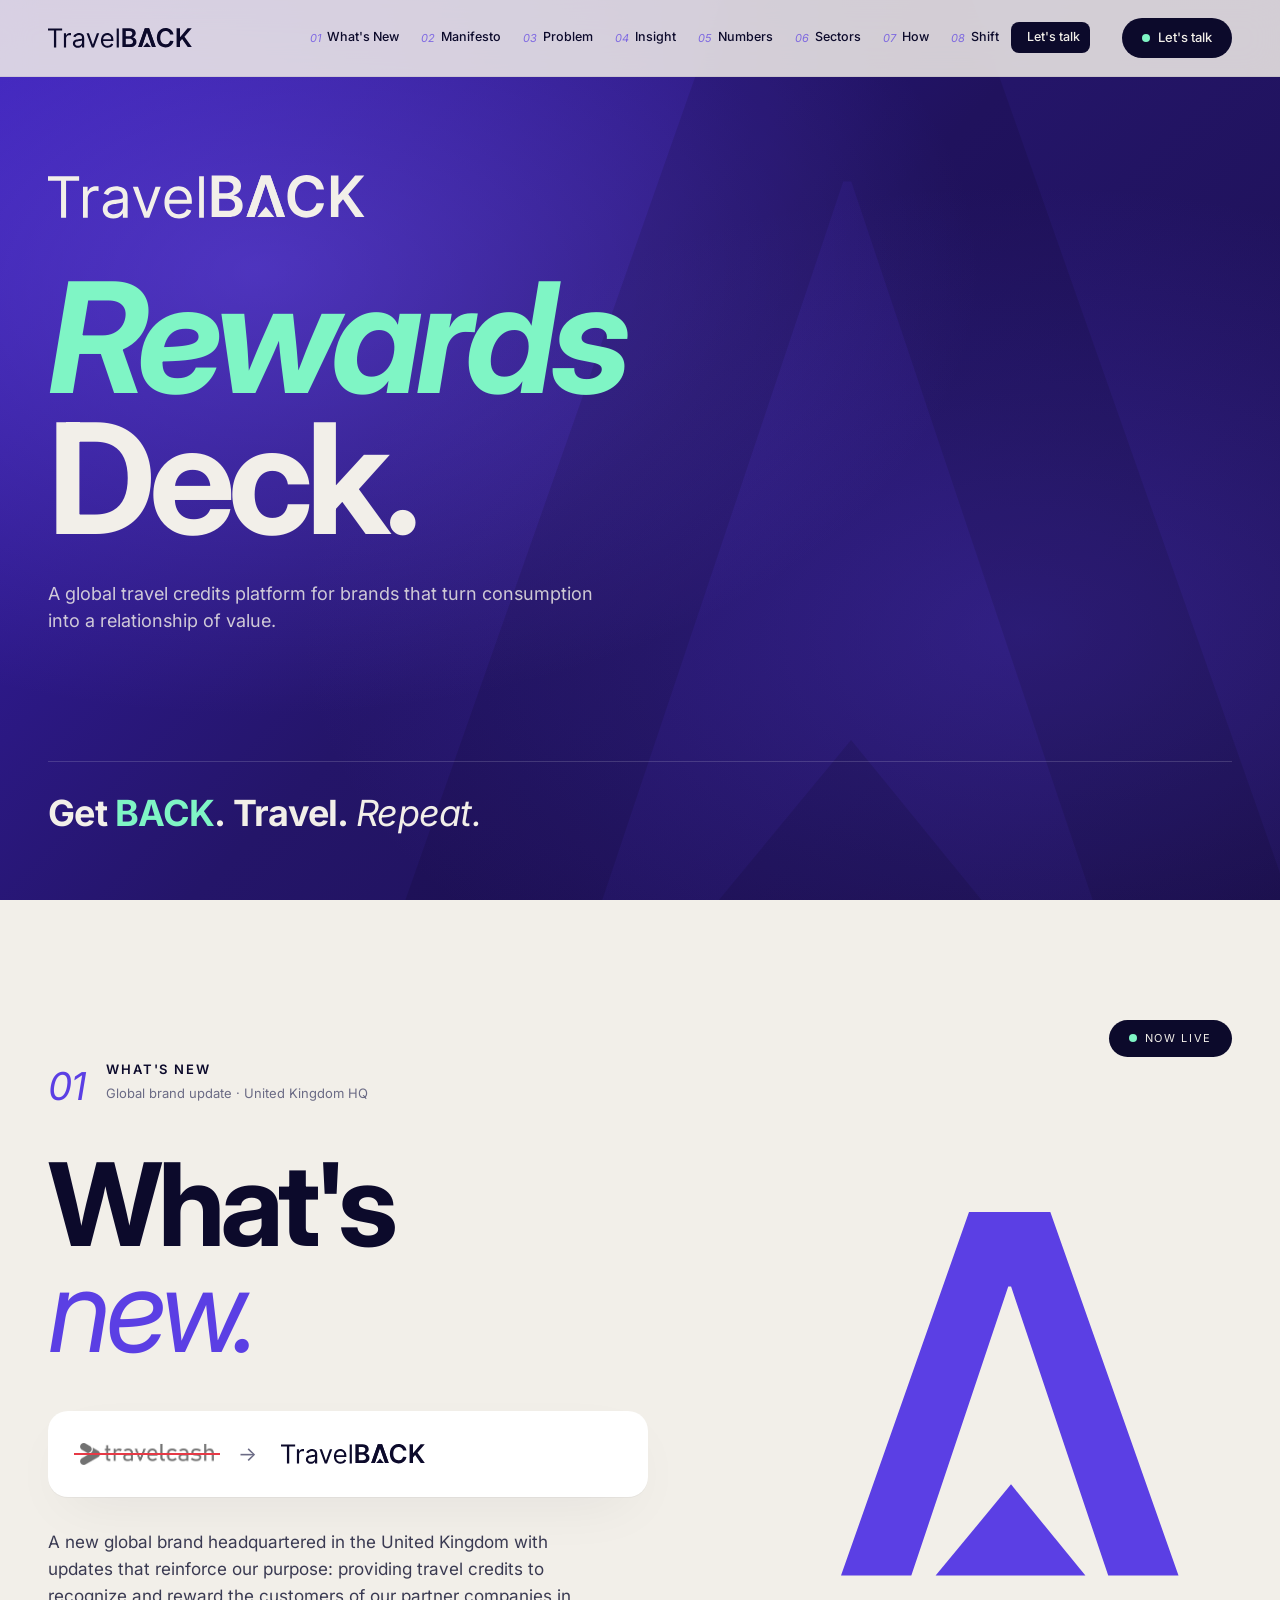
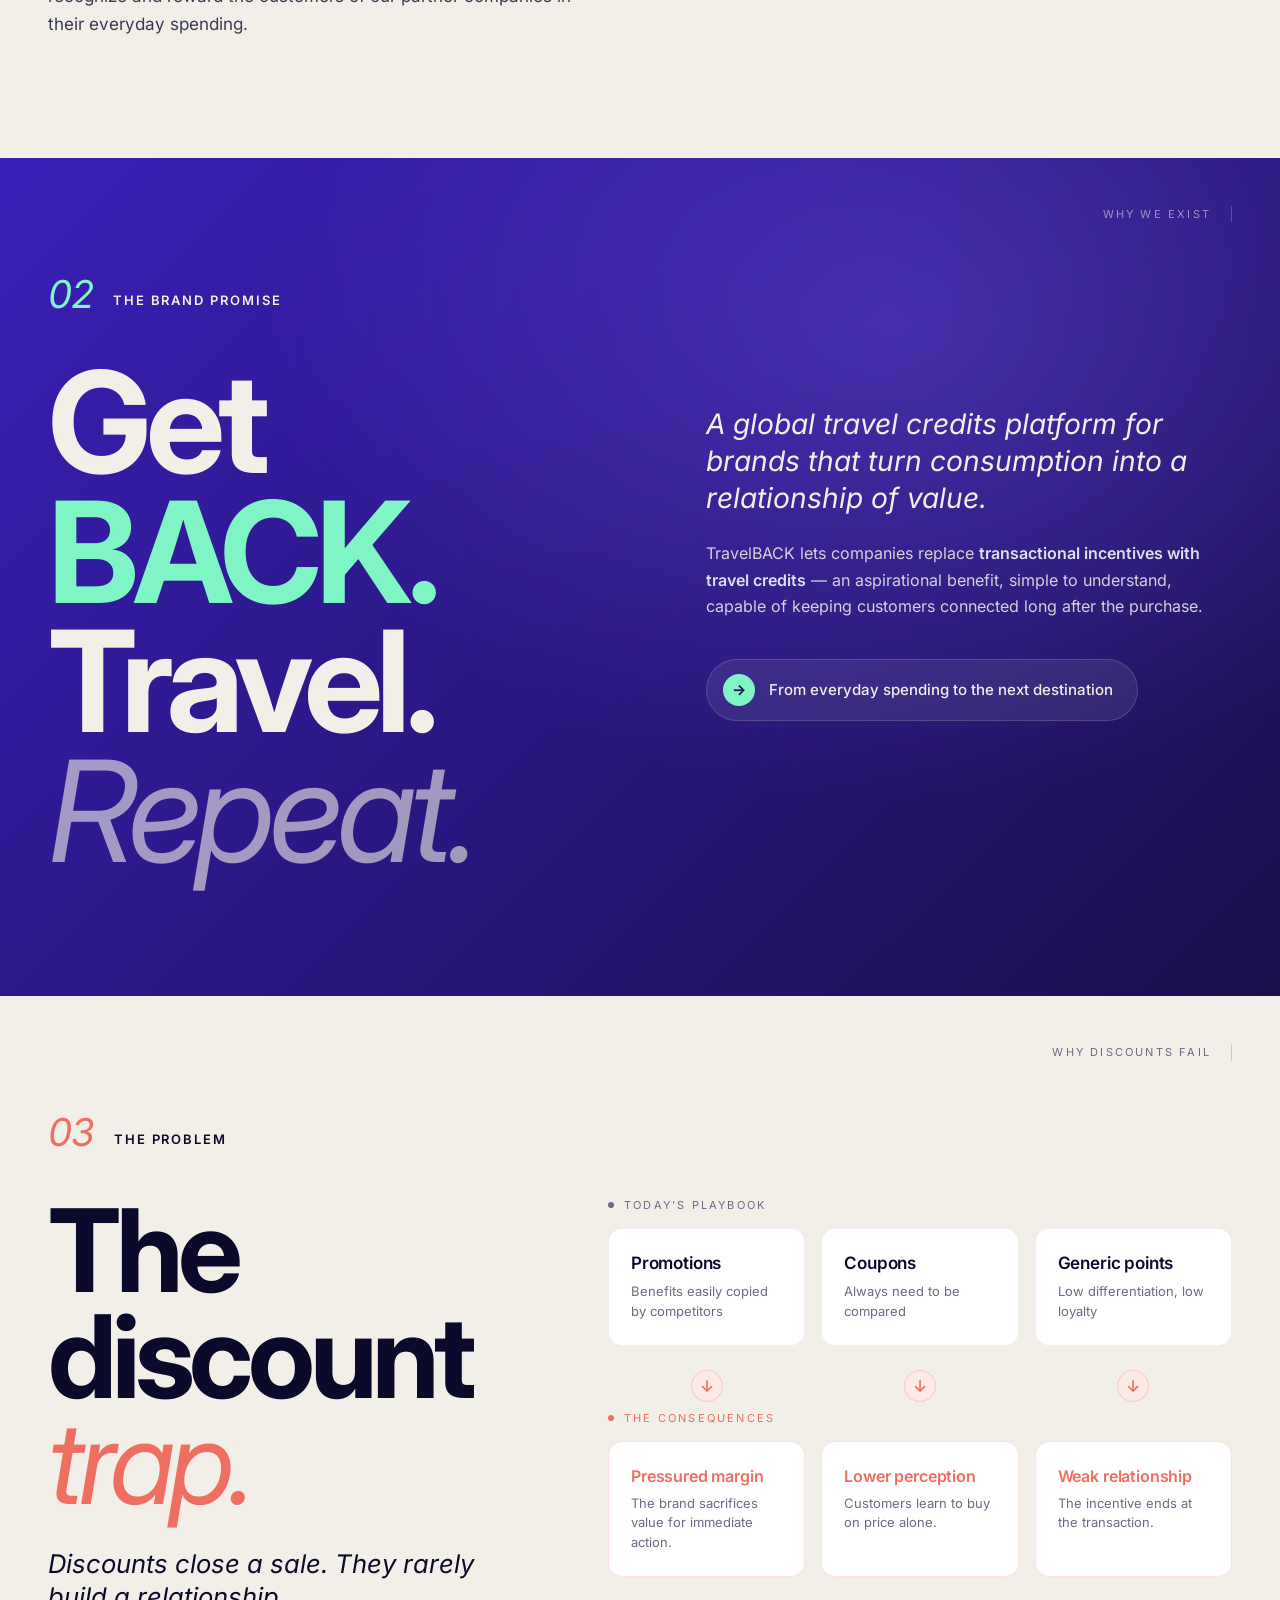
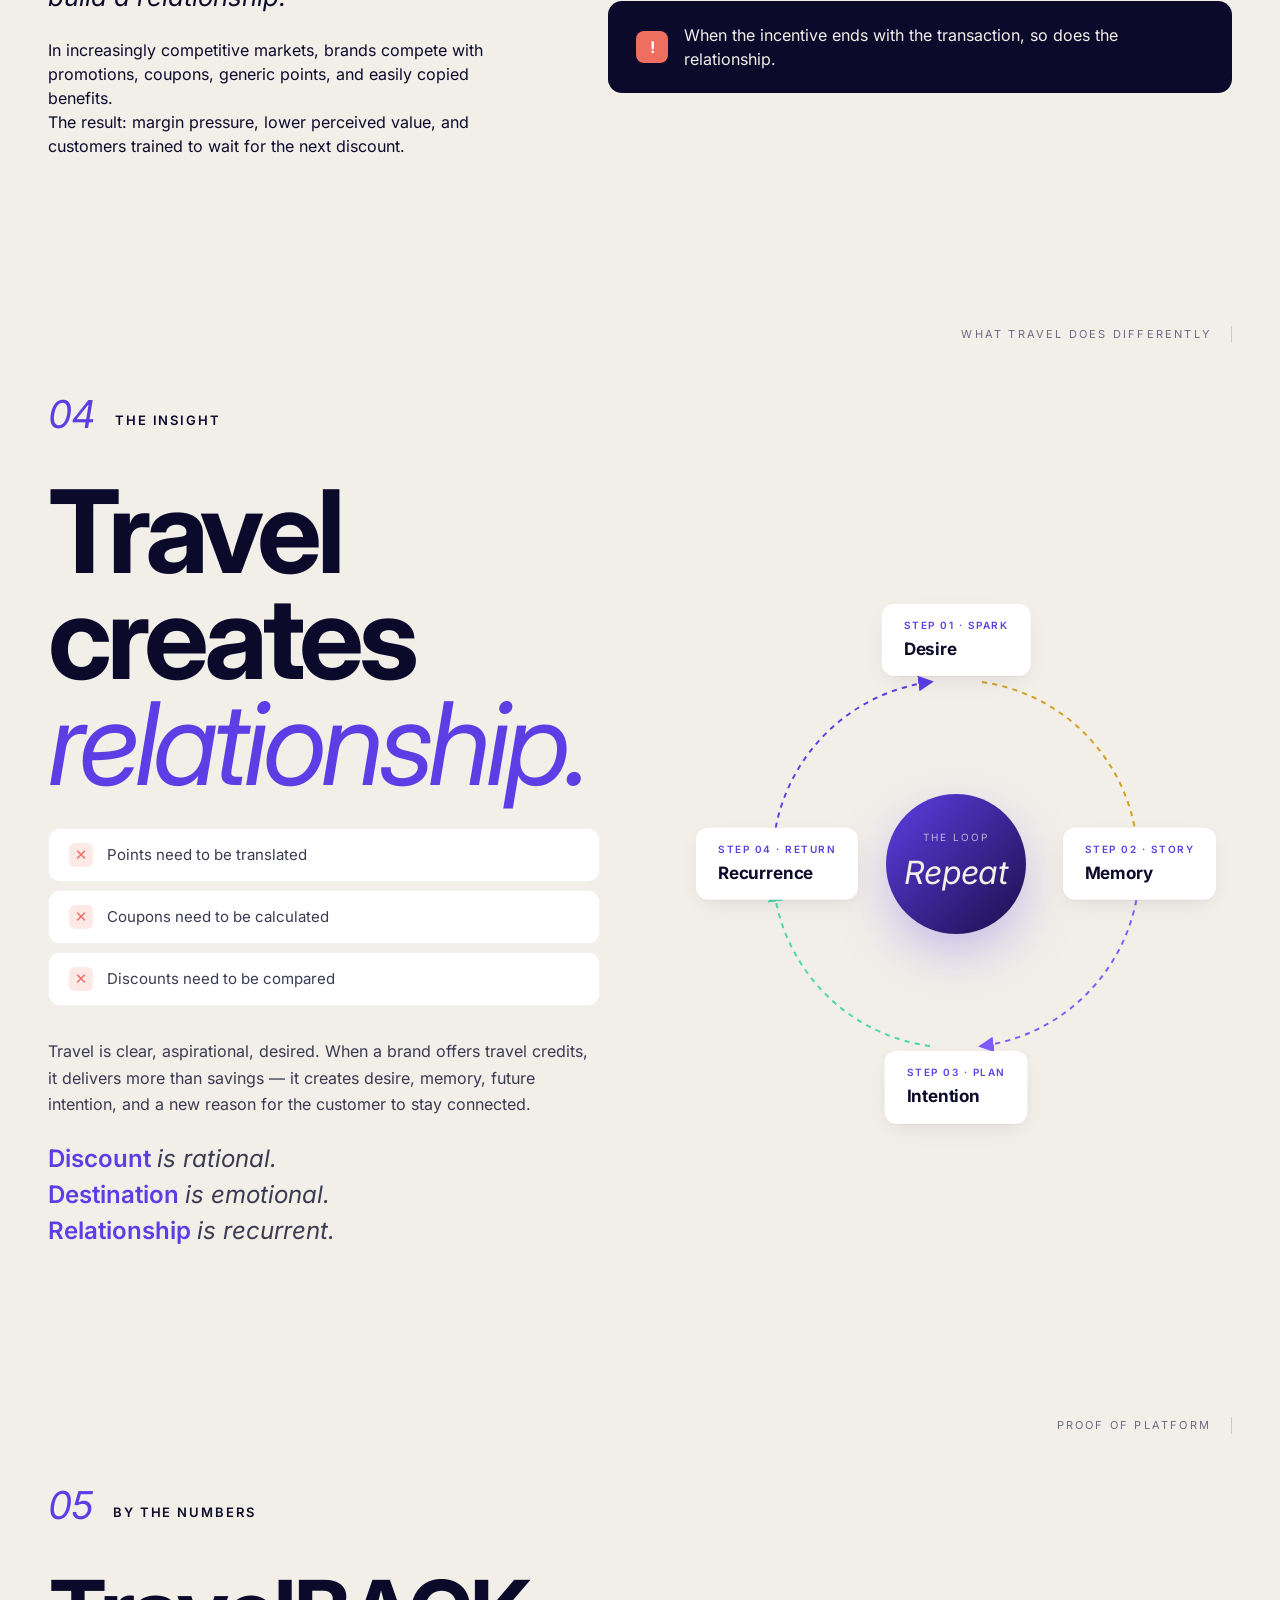
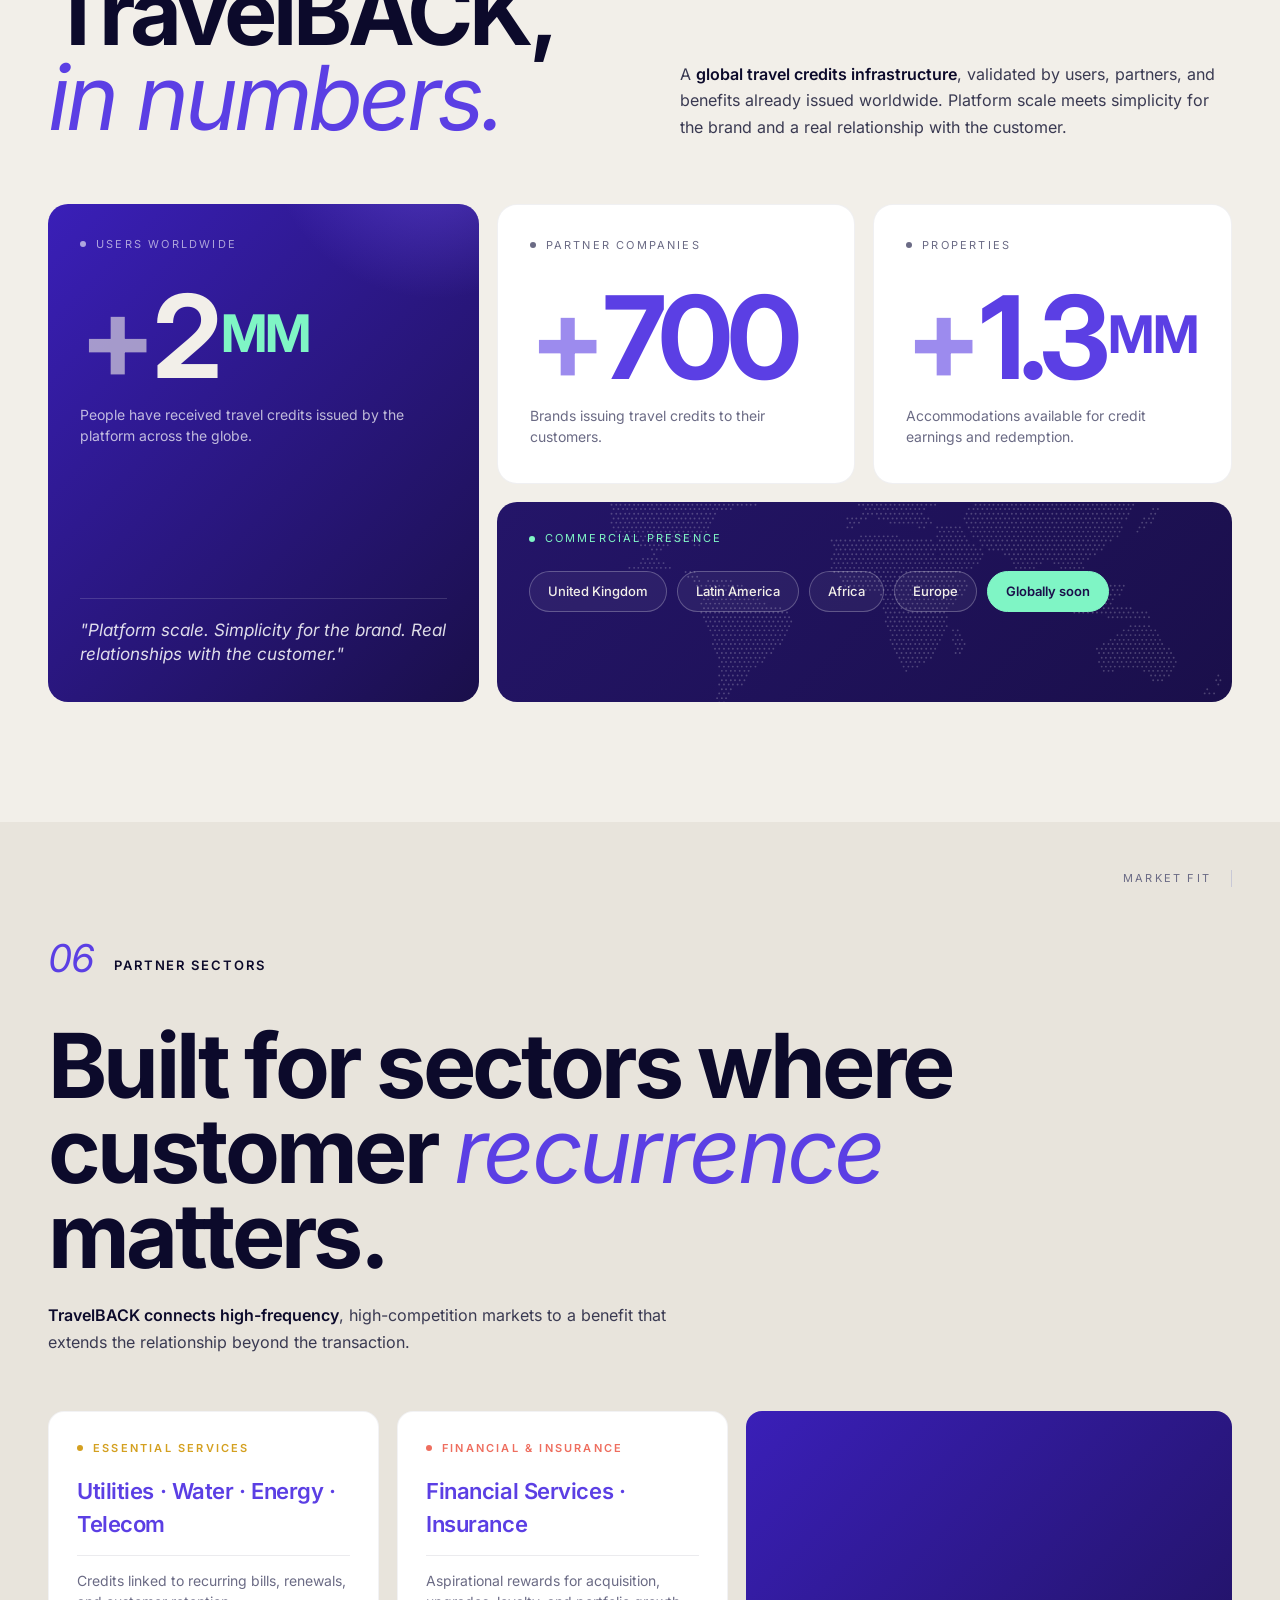
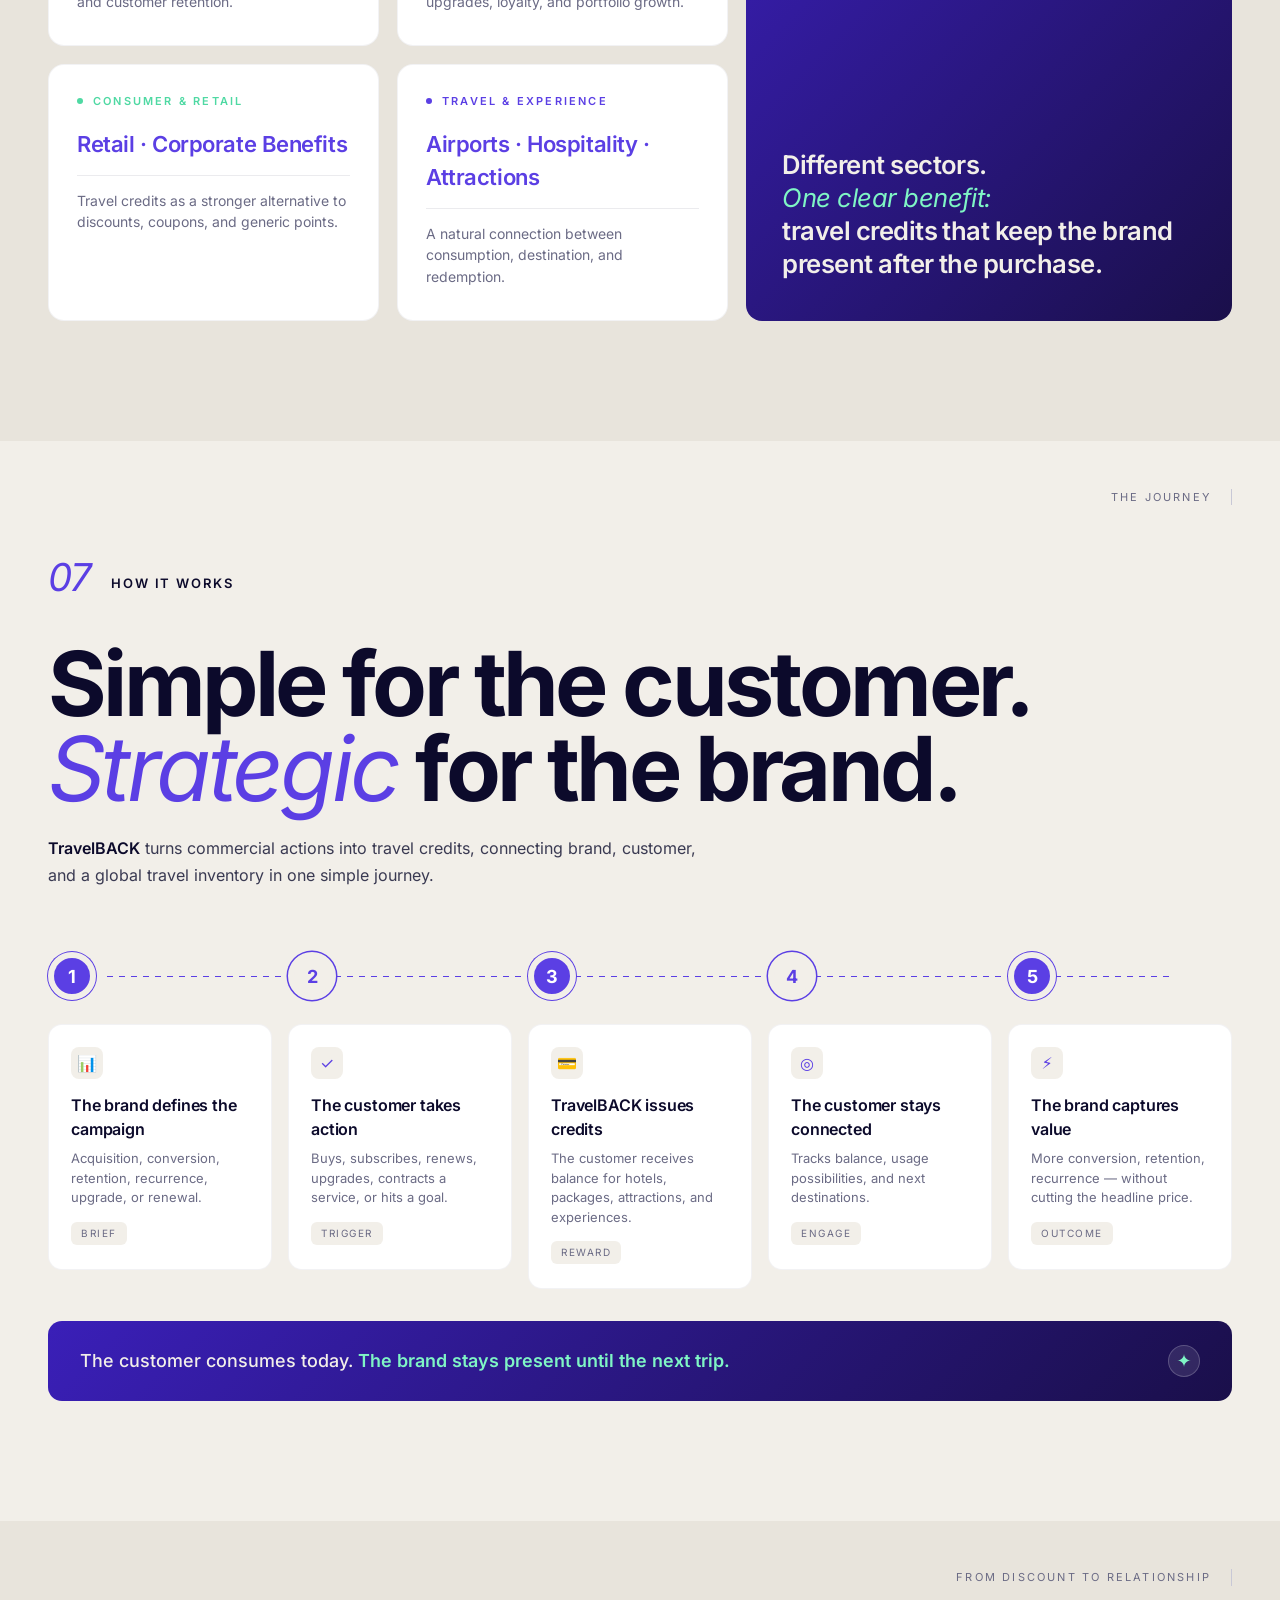
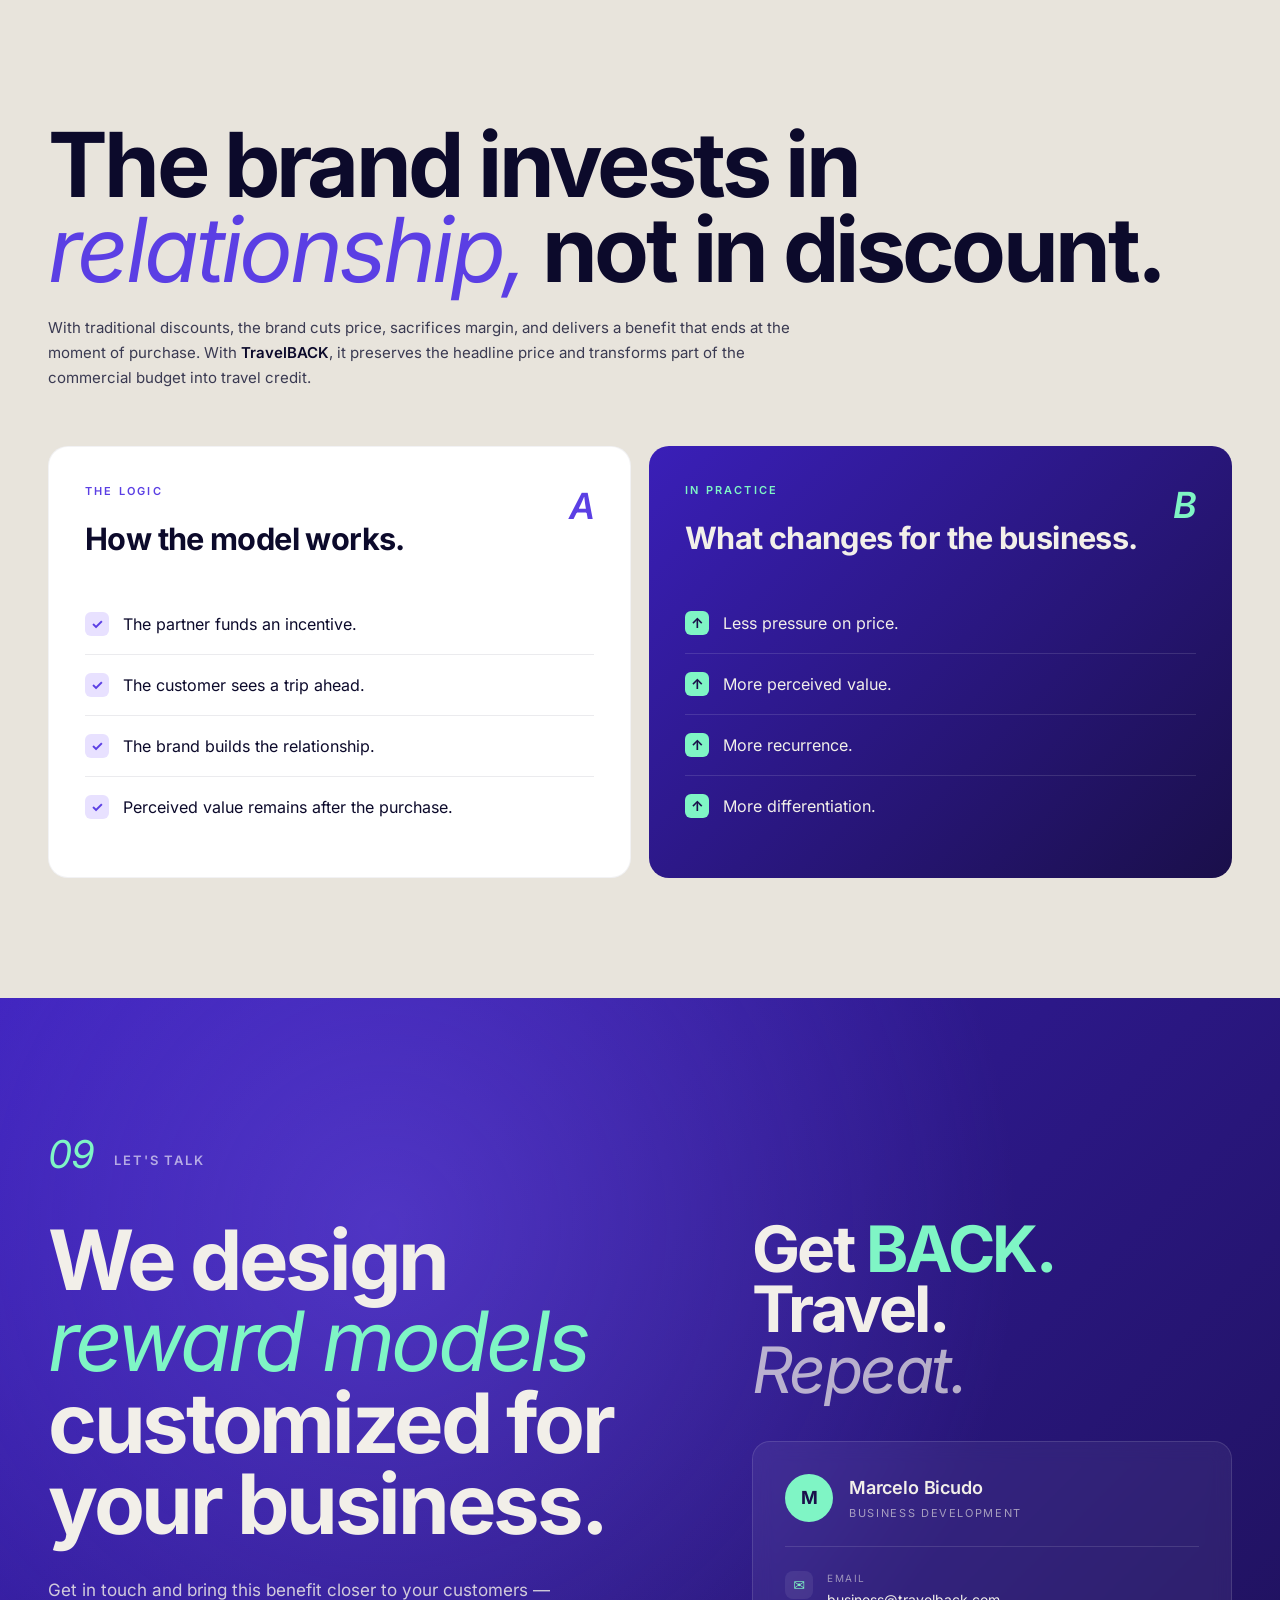
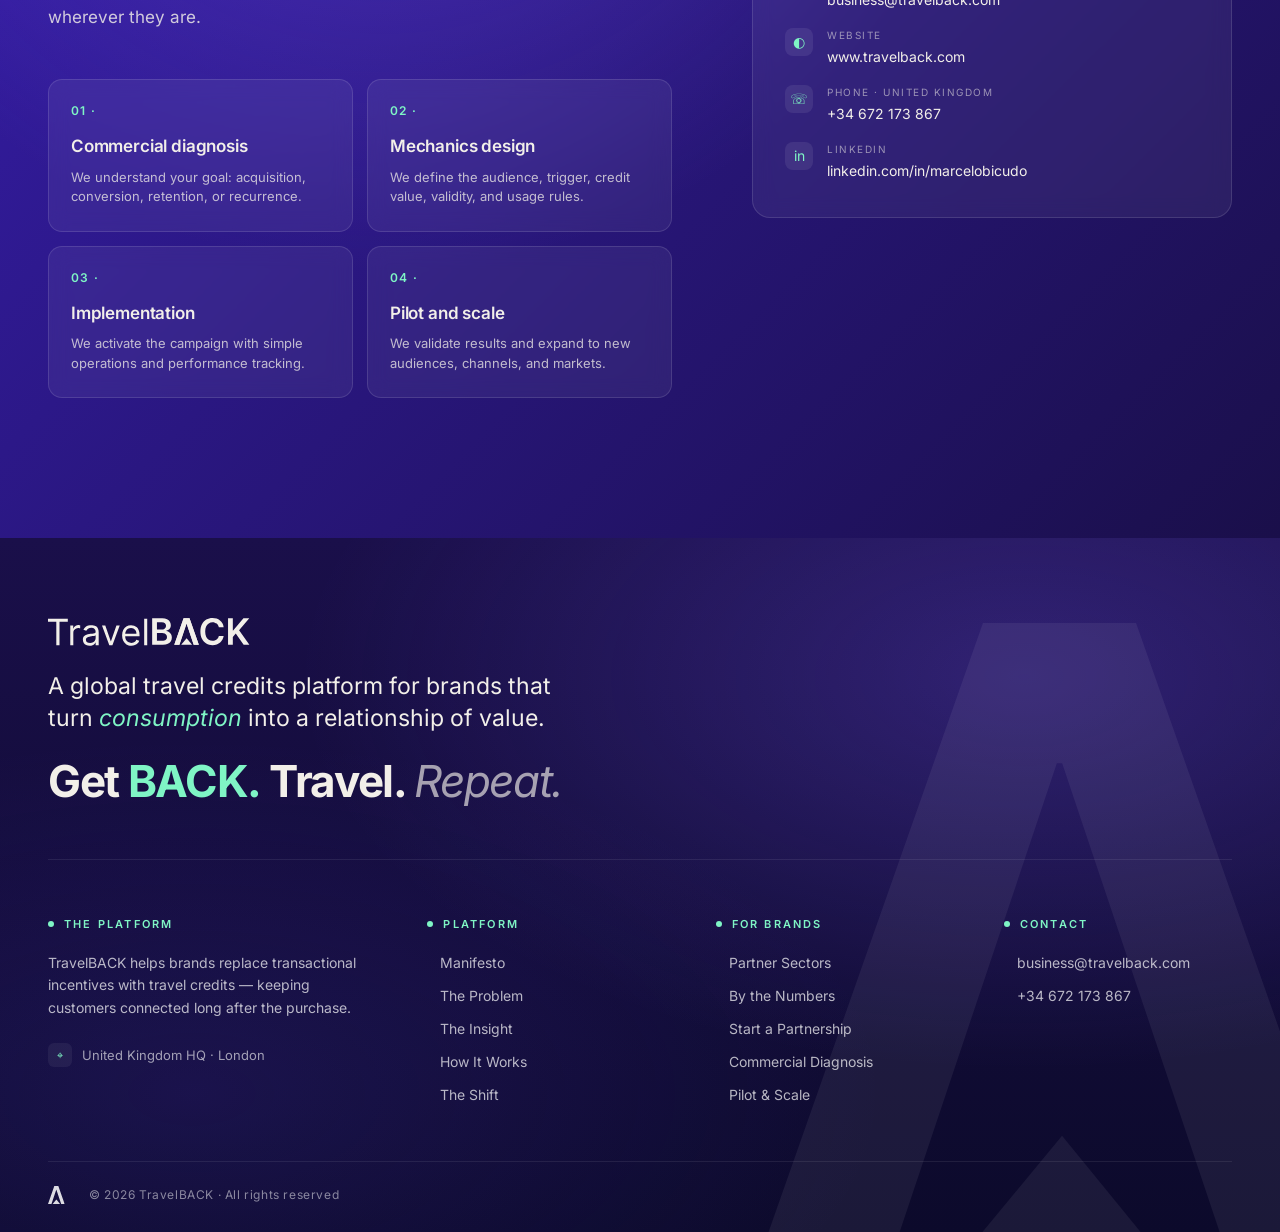
==== index.html @ 40288792 "first commit" ====
<!DOCTYPE html>
<html lang="pt-BR">
<head>
<meta charset="UTF-8">
<meta name="viewport" content="width=device-width, initial-scale=1.0, viewport-fit=cover">
<meta name="theme-color" content="#1a0f4a">
<title>TravelBACK — Get BACK. Travel. Repeat.</title>
<link rel="preconnect" href="https://fonts.googleapis.com">
<link rel="preconnect" href="https://fonts.gstatic.com" crossorigin>
<link href="https://fonts.googleapis.com/css2?family=Inter:ital,opsz,wght@0,14..32,300..800;1,14..32,300..800&display=swap" rel="stylesheet">
<style>
  :root{
    --violet-900:#1a0f4a;
    --violet-800:#241569;
    --violet-700:#3a1fb8;
    --violet-600:#5b3fe4;
    --violet-500:#7c5cff;
    --violet-100:#e8e1ff;
    --mint:#7ff5c5;
    --mint-dark:#4fd9a3;
    --cream:#f2efe9;
    --cream-dark:#e8e4dc;
    --ink:#0c0a2b;
    --coral:#ee6e5f;
    --coral-soft:#fde9e6;
    --gray-700:#3a3a52;
    --gray-500:#6b6b85;
    --gray-300:#c8c8d6;
    --max-width: 1280px;
  }
  *{margin:0;padding:0;box-sizing:border-box}
  html{scroll-behavior:smooth}
  body{
    font-family:'Inter', system-ui, -apple-system, sans-serif;
    background:var(--cream);
    color:var(--ink);
    line-height:1.5;
    overflow-x:hidden;
    font-variation-settings: "opsz" 14;
  }
  .italic-serif{font-family:'Inter', sans-serif; font-style:italic; font-weight:400}
  .italic{font-style:italic}

  /* ============ BRAND ASSETS (reusable SVGs) ============ */
  /* fill é aplicado no SVG (herda via use → shadow DOM) */
  .brand-logo{
    height:22px; width:auto; display:block;
    aspect-ratio:310/43;
    color:var(--ink);
    fill:currentColor;
    flex-shrink:0;
  }
  .brand-mark{
    width:auto; height:100%; display:block;
    aspect-ratio:82/88;
    color:var(--violet-600);
    fill:currentColor;
  }

  /* Section anchor offset (compensar nav fixa) */
  section[id], header[id]{scroll-margin-top:90px}

  /* ============ NAV ============ */
  nav{
    position:fixed; top:0; left:0; right:0; z-index:100;
    background:rgba(242,239,233,0.85);
    backdrop-filter: blur(16px);
    -webkit-backdrop-filter: blur(16px);
    border-bottom:1px solid rgba(12,10,43,0.06);
  }
  .nav-inner{
    padding:18px 48px;
    display:flex; align-items:center; justify-content:space-between;
    gap:32px;
  }
  .nav-logo{
    display:flex; align-items:center; text-decoration:none;
    margin-right:auto;
    flex-shrink:0;
  }
  .nav-logo .brand-logo{height:20px; color:var(--ink)}

  .nav-links{display:flex; gap:2px; font-size:12.5px; font-weight:500}
  .nav-links a{
    color:var(--ink); text-decoration:none;
    padding:6px 10px; border-radius:8px;
    display:inline-flex; align-items:center; gap:6px;
    transition:background .2s, color .2s;
  }
  .nav-links a .nn{
    font-family:'Inter', sans-serif; font-style:italic;
    color:var(--violet-600); font-size:11px; font-weight:400;
    opacity:0.7;
  }
  .nav-links a:hover{background:rgba(91,63,228,0.08); color:var(--violet-700)}
  .nav-links a.active{background:var(--ink); color:var(--cream)}
  .nav-links a.active .nn{color:var(--mint); opacity:1}

  .nav-cta{
    background:var(--ink); color:var(--cream);
    padding:10px 20px; border-radius:100px; text-decoration:none;
    font-size:13px; font-weight:500;
    display:inline-flex; align-items:center; gap:8px;
    white-space:nowrap;
    transition:transform .2s, background .2s;
  }
  .nav-cta:hover{transform:translateY(-1px); background:var(--violet-600)}
  .nav-cta .dot{width:8px; height:8px; border-radius:50%; background:var(--mint); display:inline-block}

  .nav-mobile-cta{display:none}

  /* ============ BACK TO TOP ============ */
  .back-to-top{
    position:fixed; bottom:24px; right:24px; z-index:90;
    width:48px; height:48px; border-radius:50%;
    background:var(--ink); color:var(--cream);
    display:flex; align-items:center; justify-content:center;
    text-decoration:none; font-size:18px;
    opacity:0; transform:translateY(10px); pointer-events:none;
    transition:opacity .3s, transform .3s, background .2s;
    border:none; cursor:pointer;
    box-shadow:0 10px 30px -10px rgba(12,10,43,0.4);
  }
  .back-to-top.show{opacity:1; transform:none; pointer-events:auto}
  .back-to-top:hover{background:var(--violet-600); transform:translateY(-2px)}

  /* ============ HERO ============ */
  .hero{
    min-height:100vh;
    background:
      radial-gradient(ellipse at 20% 30%, rgba(124,92,255,0.4) 0%, transparent 50%),
      radial-gradient(ellipse at 80% 70%, rgba(91,63,228,0.3) 0%, transparent 50%),
      linear-gradient(135deg, var(--violet-700) 0%, var(--violet-800) 50%, var(--violet-900) 100%);
    color:var(--cream);
    position:relative;
    overflow:hidden;
  }
  .hero-inner{
    max-width:var(--max-width);
    margin:0 auto;
    padding:140px 48px 60px;
    min-height:100vh;
    display:flex; flex-direction:column; justify-content:space-between;
    position:relative; z-index:1;
  }
  /* Background watermark grafismo (the "A") */
  .hero-watermark{
    position:absolute; top:0; right:-4%; bottom:-8%;
    width:75%; max-width:1100px;
    display:flex; align-items:center; justify-content:flex-end;
    pointer-events:none;
    opacity:0.10;
    z-index:0;
  }
  .hero-watermark svg{
    width:100%; height:auto;
    color:#ffffff;
  }

  .hero-top{
    display:flex; justify-content:space-between; align-items:center;
    font-size:11px; letter-spacing:0.2em; text-transform:uppercase;
    opacity:0.7;
    flex-wrap:wrap; gap:16px;
  }
  .hero-meta{display:flex; gap:24px; align-items:center}
  .hero-meta span{display:flex; align-items:center; gap:12px}
  .hero-meta span::after{content:'—'; opacity:0.5}
  .hero-meta span:last-child::after{display:none}
  .badge{
    padding:8px 16px; border:1px solid rgba(255,255,255,0.25); border-radius:100px;
    display:inline-flex; align-items:center; gap:8px;
    font-size:11px; letter-spacing:0.15em;
  }
  .badge .dot{width:6px; height:6px; border-radius:50%; background:var(--mint)}

  .hero-content{max-width:1000px}
  .hero-eyebrow{
    font-size:11px; letter-spacing:0.25em; text-transform:uppercase;
    opacity:0; margin-bottom:32px;
    display:flex; align-items:center; gap:16px;
  }
  .hero-eyebrow::before{content:''; width:48px; height:1px; background:currentColor}

  .hero-wordmark{margin-bottom:48px}
  .hero-wordmark .brand-logo{
    height:clamp(28px, 4vw, 44px);
    color:var(--cream);
  }

  h1.hero-title{
    font-size:clamp(64px, 12vw, 180px);
    line-height:0.92;
    font-weight:700;
    letter-spacing:-0.045em;
    margin-bottom:32px;
    font-variation-settings: "opsz" 96;
  }
  .hero-title .mint{color:var(--mint)}
  .hero-title .deck{display:block}

  .hero-sub{
    font-size:clamp(16px, 1.4vw, 20px);
    max-width:560px;
    opacity:0.82;
    line-height:1.5;
    margin-bottom:64px;
  }

  .hero-bottom-row{
    display:flex; align-items:flex-end; gap:48px;
    flex-wrap:wrap;
  }
  .year-block{
    font-size:clamp(56px, 7vw, 96px);
    font-weight:700; line-height:0.85; letter-spacing:-0.04em;
  }
  .year-meta{font-size:12px; letter-spacing:0.2em; opacity:0.6; margin-bottom:12px; text-transform:uppercase}
  .year-desc{font-size:14px; opacity:0.75; max-width:360px; line-height:1.5; flex:1; min-width:280px; padding-bottom:6px}

  .tagline-strip{
    border-top:1px solid rgba(255,255,255,0.15);
    margin-top:60px; padding-top:24px;
    display:flex; justify-content:space-between; align-items:center;
    font-size:clamp(24px, 3vw, 36px);
    font-weight:700; letter-spacing:-0.02em;
    flex-wrap:wrap; gap:16px;
  }
  .tagline-strip .coords{font-size:11px; letter-spacing:0.15em; opacity:0.5; font-weight:400; text-align:right}
  .tagline-strip .mint{color:var(--mint)}

  /* ============ SECTION GENERAL ============ */
  section{padding:120px 48px; position:relative}
  .container{max-width:var(--max-width); margin:0 auto}
  .section-eyebrow{
    display:flex; align-items:flex-end; gap:20px;
    margin-bottom:48px; font-size:13px; letter-spacing:0.15em; text-transform:uppercase;
  }
  .section-num{
    font-size:clamp(28px, 3vw, 42px); font-weight:400;
    color:var(--violet-600); letter-spacing:-0.03em;
    font-family:'Inter', sans-serif; font-style:italic;
    line-height:0.85;
  }
  .section-label{color:var(--ink); font-weight:600}

  h2.section-title{
    font-size:clamp(64px, 9vw, 140px);
    line-height:0.92;
    font-weight:700;
    letter-spacing:-0.045em;
    margin-bottom:32px;
    font-variation-settings: "opsz" 96;
  }
  h2.section-title .accent{color:var(--violet-600)}
  h2.section-title .coral{color:var(--coral)}

  .section-corner{
    position:absolute; top:48px; right:48px;
    font-size:11px; letter-spacing:0.2em; text-transform:uppercase;
    color:var(--gray-500);
    display:flex; gap:20px;
  }
  .section-corner::after{content:''; width:1px; background:var(--gray-300); flex-shrink:0}

  /* ============ WHAT'S NEW ============ */
  .whatsnew{padding-top:160px}
  .whatsnew-grid{
    display:grid; grid-template-columns: 1.2fr 0.8fr; gap:80px; align-items:center;
  }
  .live-badge{
    position:absolute; top:120px; right:48px;
    background:var(--ink); color:var(--cream);
    padding:10px 20px; border-radius:100px;
    font-size:11px; letter-spacing:0.15em; text-transform:uppercase;
    display:inline-flex; align-items:center; gap:8px;
  }
  .live-badge .dot{
    width:8px; height:8px; background:var(--mint); border-radius:50%;
    animation: pulse 2s infinite;
  }
  @keyframes pulse{
    0%,100%{opacity:1; transform:scale(1)}
    50%{opacity:0.6; transform:scale(1.3)}
  }
  .rebrand-card{
    background:white; border-radius:20px; padding:28px 32px;
    display:flex; align-items:center; gap:24px;
    margin:48px 0 32px;
    box-shadow: 0 1px 0 rgba(12,10,43,0.04), 0 20px 60px -20px rgba(12,10,43,0.08);
    max-width:600px;
  }
  .old-logo{
    position:relative;
    display:inline-flex; align-items:center;
    height:22px;
  }
  .old-logo img{
    height:100%; width:auto; display:block;
    filter:grayscale(100%);
    opacity:0.55;
  }
  .old-logo::after{
    content:''; position:absolute;
    left:-6px; right:-6px; top:50%;
    height:2px;
    background:#e63946;
    transform:translateY(-50%);
  }
  .arrow-right{font-size:20px; color:var(--gray-500)}
  .rebrand-new .brand-logo{height:20px; color:var(--ink)}

  .whatsnew-desc{
    font-size:17px; color:var(--gray-700); max-width:560px; line-height:1.6;
  }

  /* The big "A" graphic in section 01 */
  .big-mark{
    width:100%; max-width:340px;
    aspect-ratio:82/88;
    justify-self:center;
    display:flex; align-items:center; justify-content:center;
  }
  .big-mark .brand-mark{
    width:100%; height:auto;
    color:var(--violet-600);
  }

  /* ============ MANIFESTO ============ */
  .manifesto{
    background:
      radial-gradient(ellipse at 70% 20%, rgba(124,92,255,0.35) 0%, transparent 50%),
      linear-gradient(135deg, var(--violet-700) 0%, var(--violet-900) 100%);
    color:var(--cream);
    overflow:hidden;
  }
  .manifesto .section-num{color:var(--mint)}
  .manifesto .section-label{color:var(--cream)}
  .manifesto .section-corner{color:rgba(255,255,255,0.5)}
  .manifesto .section-corner::after{background:rgba(255,255,255,0.2)}
  .manifesto-grid{
    display:grid; grid-template-columns: 1.1fr 1fr; gap:80px; align-items:start;
  }
  h2.manifesto-title{
    font-size:clamp(60px, 11vw, 160px);
    line-height:0.92; font-weight:700; letter-spacing:-0.045em;
    font-variation-settings: "opsz" 96;
  }
  h2.manifesto-title .mint{color:var(--mint)}
  h2.manifesto-title .ghost{opacity:0.6; font-family:'Inter', sans-serif; font-style:italic; font-weight:400}

  .manifesto-side{padding-top:48px}
  .manifesto-quote{
    font-size:clamp(22px, 2.2vw, 30px);
    font-family:'Inter', sans-serif; font-style:italic; font-weight:400;
    line-height:1.3; margin-bottom:24px;
  }
  .manifesto-body{
    font-size:16px; line-height:1.65; opacity:0.85; margin-bottom:40px;
  }
  .manifesto-body strong{font-weight:600; color:white}

  .manifesto-chip{
    display:inline-flex; align-items:center; gap:14px;
    background:rgba(255,255,255,0.08); border:1px solid rgba(255,255,255,0.15);
    backdrop-filter: blur(10px);
    padding:14px 24px 14px 16px; border-radius:100px;
    font-size:15px; font-weight:500;
    text-decoration:none; color:var(--cream);
    transition:background .25s, transform .25s;
  }
  .manifesto-chip:hover{background:rgba(255,255,255,0.12); transform:translateY(-2px)}
  .manifesto-chip .arrow{
    width:32px; height:32px; border-radius:50%;
    background:var(--mint); color:var(--violet-900);
    display:inline-flex; align-items:center; justify-content:center;
    font-weight:700;
  }

  /* ============ PROBLEM ============ */
  .problem .section-num{color:var(--coral)}
  .problem-grid{
    display:grid; grid-template-columns: 1fr 1.3fr; gap:80px; align-items:start;
  }
  .problem-text p{
    font-size:16px; color:var(--gray-700); line-height:1.65; margin-bottom:16px;
  }
  .problem-lead{
    font-family:'Inter', sans-serif; font-style:italic; font-weight:400;
    font-size:clamp(22px, 2vw, 26px) !important;
    color:var(--ink) !important; margin-bottom:24px !important;
    line-height:1.3 !important;
  }

  .playbook{margin-bottom:8px}
  .playbook-label{
    font-size:11px; letter-spacing:0.2em; text-transform:uppercase;
    color:var(--gray-500); margin-bottom:14px;
    display:flex; align-items:center; gap:10px;
  }
  .playbook-label::before{content:''; width:6px; height:6px; border-radius:50%; background:var(--gray-500)}

  .problem-cards{display:grid; grid-template-columns: repeat(3, 1fr); gap:16px; margin-bottom:24px}
  .pcard{
    background:white; padding:22px 22px 24px; border-radius:14px;
    border:1px solid rgba(12,10,43,0.06);
  }
  .pcard h4{font-size:17px; font-weight:600; margin-bottom:6px; letter-spacing:-0.01em}
  .pcard p{font-size:13px; color:var(--gray-500); line-height:1.5}

  .arrow-down-row{
    display:grid; grid-template-columns:repeat(3,1fr); gap:16px; margin:8px 0;
    place-items:center;
  }
  .arrow-circle{
    width:32px; height:32px; border-radius:50%;
    background:var(--coral-soft); border:1px solid rgba(238,110,95,0.25);
    display:flex; align-items:center; justify-content:center;
    color:var(--coral); font-weight:600;
  }

  .consequences-label{color:var(--coral)}
  .consequences-label::before{background:var(--coral) !important}
  .ccard{
    background:white; padding:22px 22px 24px; border-radius:14px;
    border:1px solid rgba(238,110,95,0.2);
  }
  .ccard h4{font-size:16px; font-weight:600; margin-bottom:6px; color:var(--coral); letter-spacing:-0.01em}
  .ccard p{font-size:13px; color:var(--gray-500); line-height:1.5}

  .conclusion-bar{
    background:var(--ink); color:var(--cream);
    padding:22px 28px; border-radius:14px;
    display:flex; align-items:center; gap:16px;
    margin-top:24px;
    font-size:16px;
  }
  .conclusion-bar .icon{
    width:32px; height:32px; border-radius:8px;
    background:var(--coral); color:white;
    display:flex; align-items:center; justify-content:center;
    flex-shrink:0; font-weight:700;
  }

  /* ============ INSIGHT ============ */
  .insight .section-num{color:var(--violet-600)}
  .insight-grid{
    display:grid; grid-template-columns: 1fr 1fr; gap:80px; align-items:center;
  }
  h2.insight-title .accent{color:var(--violet-600); font-family:'Inter', sans-serif; font-style:italic; font-weight:400}
  .reject-list{margin:32px 0}
  .reject-item{
    background:white; padding:14px 20px; border-radius:12px;
    margin-bottom:8px; display:flex; align-items:center; gap:14px;
    border:1px solid rgba(12,10,43,0.05);
    font-size:15px; color:var(--gray-700);
  }
  .reject-item .x{
    width:24px; height:24px; border-radius:6px;
    background:var(--coral-soft); color:var(--coral);
    display:flex; align-items:center; justify-content:center;
    font-weight:700; flex-shrink:0;
  }
  .insight-body{font-size:16px; color:var(--gray-700); line-height:1.65; margin:24px 0}
  .insight-tagline{
    font-size:clamp(20px, 1.9vw, 24px);
    line-height:1.5;
    color:var(--ink);
    font-weight:500;
  }
  .insight-tagline .violet{color:var(--violet-600); font-weight:600}
  .insight-tagline em{font-family:'Inter', sans-serif; font-style:italic; font-weight:400; color:var(--gray-700)}

  /* The Loop */
  .loop-wrap{
    position:relative; width:100%; aspect-ratio:1; max-width:520px;
    margin:0 auto;
  }
  .loop-svg{position:absolute; inset:0; width:100%; height:100%}
  .loop-center{
    position:absolute; left:50%; top:50%; transform:translate(-50%,-50%);
    width:140px; height:140px; border-radius:50%;
    background: linear-gradient(135deg, var(--violet-600), var(--violet-900));
    color:var(--cream);
    display:flex; flex-direction:column; align-items:center; justify-content:center;
    text-align:center; box-shadow: 0 20px 60px -10px rgba(91,63,228,0.4);
  }
  .loop-center .small{font-size:10px; letter-spacing:0.2em; opacity:0.7; text-transform:uppercase}
  .loop-center .big{font-family:'Inter', sans-serif; font-style:italic; font-size:32px; font-weight:400; margin-top:4px; letter-spacing:-0.02em}

  .loop-step{
    position:absolute;
    background:white;
    padding:14px 22px; border-radius:12px;
    box-shadow: 0 8px 24px -8px rgba(12,10,43,0.12), 0 1px 0 rgba(12,10,43,0.04);
    min-width:140px;
  }
  .loop-step .lbl{
    font-size:10px; letter-spacing:0.15em; text-transform:uppercase;
    color:var(--violet-600); font-weight:600; margin-bottom:4px;
  }
  .loop-step .nm{font-size:17px; font-weight:700; letter-spacing:-0.01em}
  .loop-step.s1{top:0; left:50%; transform:translateX(-50%)}
  .loop-step.s2{top:50%; right:0; transform:translateY(-50%)}
  .loop-step.s3{bottom:0; left:50%; transform:translateX(-50%)}
  .loop-step.s4{top:50%; left:0; transform:translateY(-50%)}

  /* ============ NUMBERS ============ */
  .numbers{padding-top:120px}
  .numbers .section-num{color:var(--violet-600)}
  .numbers-header{
    display:grid; grid-template-columns: 1fr 1fr; gap:80px; margin-bottom:64px; align-items:end;
  }
  h2.numbers-title{font-size:clamp(56px,7vw,96px); font-weight:700; line-height:0.95; letter-spacing:-0.045em}
  .numbers-title .accent{color:var(--violet-600); font-family:'Inter', sans-serif; font-style:italic; font-weight:400}
  .numbers-intro{font-size:16px; color:var(--gray-700); line-height:1.65}
  .numbers-intro strong{font-weight:600; color:var(--ink)}

  .numbers-grid{
    display:grid; grid-template-columns: 1.2fr 1fr 1fr; grid-template-rows: auto auto;
    gap:18px;
  }
  .num-card{
    border-radius:20px; padding:32px 32px 36px;
    display:flex; flex-direction:column; justify-content:space-between;
    min-height:240px;
  }
  .num-hero{
    grid-row: span 2;
    background:linear-gradient(135deg, var(--violet-700), var(--violet-900));
    color:var(--cream);
    overflow:hidden; position:relative;
  }
  .num-hero::before{
    content:''; position:absolute; top:-50%; right:-30%; width:80%; aspect-ratio:1;
    background:radial-gradient(circle, rgba(124,92,255,0.5) 0%, transparent 70%);
    pointer-events:none;
  }
  .num-light{background:white; border:1px solid rgba(12,10,43,0.06)}
  .num-label{
    font-size:11px; letter-spacing:0.2em; text-transform:uppercase;
    color:var(--gray-500); margin-bottom:auto;
    display:flex; align-items:center; gap:10px; position:relative; z-index:1;
  }
  .num-light .num-label{color:var(--gray-500)}
  .num-hero .num-label{color:rgba(255,255,255,0.6)}
  .num-label::before{
    content:''; width:6px; height:6px; border-radius:50%; background:currentColor;
  }
  .num-big{
    font-size:clamp(68px, 9vw, 130px);
    line-height:0.9; font-weight:700; letter-spacing:-0.05em;
    color:var(--violet-600); margin:32px 0 16px;
    position:relative; z-index:1;
    font-variation-settings: "opsz" 96;
  }
  .num-hero .num-big{color:var(--cream)}
  .num-big .unit{font-size:0.45em; vertical-align:0.5em; margin-left:4px; letter-spacing:-0.02em}
  .num-hero .num-big .unit{color:var(--mint)}
  .num-big .plus{color:inherit; opacity:0.6; margin-right:4px}
  .num-desc{font-size:14px; color:var(--gray-500); line-height:1.5; position:relative; z-index:1}
  .num-hero .num-desc{color:rgba(255,255,255,0.7)}
  .num-hero-quote{
    position:relative; z-index:1;
    border-top:1px solid rgba(255,255,255,0.15);
    margin-top:24px; padding-top:20px;
    font-family:'Inter', sans-serif; font-style:italic;
    font-size:17px; line-height:1.4; color:rgba(255,255,255,0.85);
  }

  .map-card{
    grid-column: span 2;
    background:linear-gradient(135deg, var(--violet-800), var(--violet-900));
    color:var(--cream); padding:28px 32px;
    border-radius:20px; min-height:200px;
    position:relative; overflow:hidden;
  }
  .map-card .num-label{color:var(--mint); margin-bottom:24px; position:relative; z-index:1}
  .map-bg{
    position:absolute; inset:0;
    width:100%; height:100%;
    opacity:0.22;
    pointer-events:none;
    fill:white;
  }
  .region-pills{display:flex; gap:10px; flex-wrap:wrap; position:relative; z-index:1}  .region-pill{
    padding:10px 18px; border-radius:100px;
    border:1px solid rgba(255,255,255,0.25);
    font-size:13px; font-weight:500;
    background:rgba(255,255,255,0.05);
  }
  .region-pill.active{
    background:var(--mint); color:var(--violet-900); border-color:var(--mint);
    font-weight:600;
  }

  /* ============ SECTORS ============ */
  .sectors{background:var(--cream-dark)}
  .sectors .section-num{color:var(--violet-600)}
  h2.sectors-title{font-size:clamp(54px,7vw,96px); font-weight:700; line-height:0.95; letter-spacing:-0.04em; max-width:1100px; margin-bottom:24px}
  .sectors-title .accent{color:var(--violet-600); font-family:'Inter', sans-serif; font-style:italic; font-weight:400}
  .sectors-intro{font-size:16px; color:var(--gray-700); line-height:1.65; max-width:680px; margin-bottom:56px}
  .sectors-intro strong{font-weight:600; color:var(--ink)}

  .sectors-grid{
    display:grid; grid-template-columns: 1.4fr 1fr; gap:18px;
  }
  .sectors-cards{
    display:grid; grid-template-columns: 1fr 1fr; gap:18px;
  }
  .scard{
    background:white; padding:28px 28px 32px; border-radius:16px;
    border:1px solid rgba(12,10,43,0.05);
  }
  .scard .tag{
    font-size:11px; letter-spacing:0.2em; text-transform:uppercase;
    font-weight:600; margin-bottom:18px;
    display:flex; align-items:center; gap:10px;
  }
  .scard .tag::before{content:''; width:6px; height:6px; border-radius:50%; background:currentColor}
  .scard.t-yellow .tag{color:#d4a020}
  .scard.t-coral .tag{color:var(--coral)}
  .scard.t-mint .tag{color:var(--mint-dark)}
  .scard.t-purple .tag{color:var(--violet-600)}
  .scard h3{
    font-size:22px; font-weight:600; letter-spacing:-0.02em;
    color:var(--violet-600); margin-bottom:14px;
    padding-bottom:14px; border-bottom:1px solid rgba(12,10,43,0.08);
  }
  .scard p{font-size:14px; color:var(--gray-500); line-height:1.55}

  .sectors-cta{
    background:linear-gradient(135deg, var(--violet-700), var(--violet-900));
    color:var(--cream); padding:36px 36px 40px;
    border-radius:16px;
    display:flex; flex-direction:column; justify-content:flex-end;
    font-size:clamp(22px, 2vw, 28px); font-weight:600; letter-spacing:-0.02em;
    line-height:1.3;
  }
  .sectors-cta em{color:var(--mint); font-family:'Inter', sans-serif; font-style:italic; font-weight:400}

  /* ============ HOW IT WORKS ============ */
  .how .section-num{color:var(--violet-600)}
  h2.how-title{font-size:clamp(54px,7vw,96px); font-weight:700; line-height:0.95; letter-spacing:-0.04em; margin-bottom:24px}
  .how-title .accent{color:var(--violet-600); font-family:'Inter', sans-serif; font-style:italic; font-weight:400}
  .how-intro{font-size:16px; color:var(--gray-700); line-height:1.65; max-width:680px; margin-bottom:64px}
  .how-intro strong{font-weight:600; color:var(--ink)}

  .steps-track{
    position:relative;
    display:grid; grid-template-columns: repeat(5, 1fr); gap:16px;
    margin-bottom:32px;
  }
  .steps-line{
    position:absolute; top:24px; left:5%; right:5%; height:1px;
    background-image:linear-gradient(90deg, var(--violet-600) 0 6px, transparent 6px 12px);
    background-size:12px 1px;
    z-index:0;
  }
  .step{position:relative; z-index:1}
  .step-num{
    width:48px; height:48px; border-radius:50%;
    background:var(--violet-600); color:white;
    display:flex; align-items:center; justify-content:center;
    font-weight:700; font-size:18px;
    margin-bottom:24px;
    border:6px solid var(--cream);
    box-shadow: 0 0 0 1px var(--violet-600);
  }
  .step-num.outline{
    background:var(--cream); color:var(--violet-600);
    box-shadow: 0 0 0 1.5px var(--violet-600);
  }
  .step-card{
    background:white; padding:22px 22px 24px; border-radius:14px;
    border:1px solid rgba(12,10,43,0.05);
    min-height:180px;
    display:flex; flex-direction:column;
  }
  .step-icon{
    width:32px; height:32px; border-radius:8px;
    background:var(--cream); color:var(--violet-600);
    display:flex; align-items:center; justify-content:center;
    margin-bottom:14px; font-size:16px;
  }
  .step-card h4{font-size:16px; font-weight:600; letter-spacing:-0.01em; margin-bottom:8px}
  .step-card p{font-size:13px; color:var(--gray-500); line-height:1.5; flex:1}
  .step-tag{
    align-self:flex-start; margin-top:14px;
    font-size:10px; letter-spacing:0.15em; text-transform:uppercase;
    padding:4px 10px; border-radius:6px;
    background:var(--cream); color:var(--gray-500);
  }

  .how-conclusion{
    background:linear-gradient(135deg, var(--violet-700), var(--violet-900));
    color:var(--cream); padding:24px 32px;
    border-radius:14px;
    display:flex; align-items:center; justify-content:space-between; gap:20px;
    font-size:clamp(15px, 1.4vw, 18px); font-weight:500;
  }
  .how-conclusion .mint{color:var(--mint); font-weight:600}
  .how-conclusion .spinner{
    width:32px; height:32px; border-radius:50%;
    background:rgba(255,255,255,0.1); border:1px solid rgba(255,255,255,0.2);
    display:flex; align-items:center; justify-content:center;
    color:var(--mint); flex-shrink:0;
  }

  /* ============ SHIFT ============ */
  .shift{background:var(--cream-dark)}
  .shift .section-num{color:var(--violet-600)}
  h2.shift-title{font-size:clamp(54px,7vw,96px); font-weight:700; line-height:0.95; letter-spacing:-0.04em; max-width:1200px; margin-bottom:24px}
  .shift-title .accent{color:var(--violet-600); font-family:'Inter', sans-serif; font-style:italic; font-weight:400}
  .shift-intro{font-size:15px; color:var(--gray-700); line-height:1.65; max-width:780px; margin-bottom:56px}
  .shift-intro strong{font-weight:600; color:var(--ink)}

  .shift-grid{display:grid; grid-template-columns:1fr 1fr; gap:18px}
  .shift-card{
    padding:36px 36px 40px; border-radius:20px;
    position:relative; min-height:380px;
  }
  .shift-light{
    background:white; border:1px solid rgba(12,10,43,0.05);
  }
  .shift-dark{
    background:linear-gradient(135deg, var(--violet-700), var(--violet-900));
    color:var(--cream);
  }
  .shift-card .corner{
    position:absolute; top:32px; right:36px;
    font-family:'Inter', sans-serif; font-style:italic;
    font-size:36px; font-weight:600; letter-spacing:-0.02em;
  }
  .shift-light .corner{color:var(--violet-600)}
  .shift-dark .corner{color:var(--mint)}
  .shift-eyebrow{
    font-size:11px; letter-spacing:0.2em; text-transform:uppercase;
    color:var(--violet-600); font-weight:600; margin-bottom:16px;
  }
  .shift-dark .shift-eyebrow{color:var(--mint)}
  .shift-card h3{
    font-size:clamp(26px, 2.4vw, 32px); font-weight:700;
    letter-spacing:-0.02em; margin-bottom:32px;
  }
  .shift-list{list-style:none}
  .shift-list li{
    padding:18px 0; display:flex; align-items:center; gap:14px;
    font-size:16px;
    border-bottom:1px solid rgba(12,10,43,0.08);
  }
  .shift-dark .shift-list li{border-color:rgba(255,255,255,0.12)}
  .shift-list li:last-child{border-bottom:none}
  .shift-list .check, .shift-list .up{
    width:24px; height:24px; border-radius:6px;
    background:var(--violet-100); color:var(--violet-600);
    display:flex; align-items:center; justify-content:center;
    flex-shrink:0; font-weight:700; font-size:14px;
  }
  .shift-list .up{background:var(--mint); color:var(--violet-900)}

  /* ============ CTA ============ */
  .cta{
    background:
      radial-gradient(ellipse at 30% 20%, rgba(124,92,255,0.4) 0%, transparent 50%),
      linear-gradient(135deg, var(--violet-700) 0%, var(--violet-900) 100%);
    color:var(--cream);
    padding:140px 48px;
  }
  .cta .section-num{color:var(--mint)}
  .cta .section-label{color:rgba(255,255,255,0.6)}
  .cta-grid{
    display:grid; grid-template-columns:1.3fr 1fr; gap:80px; align-items:start;
  }
  h2.cta-title{
    font-size:clamp(48px, 6.5vw, 88px);
    font-weight:700; line-height:0.98; letter-spacing:-0.04em;
    margin-bottom:32px;
  }
  .cta-title .mint{color:var(--mint)}
  .cta-sub{
    font-size:17px; opacity:0.82; line-height:1.6; max-width:520px;
    margin-bottom:48px;
  }
  .process-grid{
    display:grid; grid-template-columns:1fr 1fr; gap:14px;
  }
  .proc{
    background:rgba(255,255,255,0.06); border:1px solid rgba(255,255,255,0.12);
    backdrop-filter:blur(10px);
    padding:22px 22px 24px; border-radius:14px;
  }
  .proc-num{
    font-size:12px; letter-spacing:0.1em; font-weight:600;
    color:var(--mint); margin-bottom:14px;
  }
  .proc h4{font-size:17px; font-weight:600; letter-spacing:-0.01em; margin-bottom:8px}
  .proc p{font-size:13px; opacity:0.75; line-height:1.5}

  .cta-right{position:relative}
  .cta-tagline{
    font-size:clamp(40px, 5vw, 64px);
    font-weight:700; line-height:0.95; letter-spacing:-0.04em;
    margin-bottom:40px;
  }
  .cta-tagline .mint{color:var(--mint)}
  .cta-tagline em{font-family:'Inter', sans-serif; font-style:italic; font-weight:400; opacity:0.7}

  .contact-card{
    background:rgba(255,255,255,0.06); border:1px solid rgba(255,255,255,0.12);
    backdrop-filter:blur(10px);
    padding:32px 32px 36px; border-radius:18px;
  }
  .contact-head{
    display:flex; align-items:center; gap:16px;
    padding-bottom:24px; margin-bottom:24px;
    border-bottom:1px solid rgba(255,255,255,0.12);
  }
  .avatar{
    width:48px; height:48px; border-radius:50%;
    background:var(--mint); color:var(--violet-900);
    display:flex; align-items:center; justify-content:center;
    font-weight:700; font-size:18px;
  }
  .contact-name{font-size:18px; font-weight:600; letter-spacing:-0.01em}
  .contact-role{font-size:11px; letter-spacing:0.15em; opacity:0.6; text-transform:uppercase; margin-top:4px}
  .contact-list{display:flex; flex-direction:column; gap:18px}
  .contact-row{display:flex; align-items:flex-start; gap:14px; font-size:14px}
  .contact-icon{
    width:28px; height:28px; border-radius:8px;
    background:rgba(255,255,255,0.08);
    display:flex; align-items:center; justify-content:center;
    color:var(--mint); flex-shrink:0;
  }
  .contact-meta{font-size:10px; letter-spacing:0.15em; text-transform:uppercase; opacity:0.55; margin-bottom:3px}
  .contact-val{color:var(--cream); text-decoration:none; word-break:break-all}
  .contact-val:hover{color:var(--mint)}

  /* ============ FOOTER ============ */
  footer{
    position:relative;
    background:
      radial-gradient(ellipse at 80% 20%, rgba(124,92,255,0.25) 0%, transparent 50%),
      radial-gradient(ellipse at 15% 80%, rgba(91,63,228,0.15) 0%, transparent 45%),
      linear-gradient(180deg, var(--violet-900) 0%, var(--ink) 100%);
    color:var(--cream);
    overflow:hidden;
  }
  .footer-watermark{
    position:absolute; right:-8%; bottom:-12%;
    width:50%; max-width:680px;
    opacity:0.06;
    pointer-events:none;
    z-index:0;
  }
  .footer-watermark svg{width:100%; height:auto; fill:white}

  .footer-inner{
    max-width:var(--max-width);
    margin:0 auto;
    padding:80px 48px 28px;
    position:relative; z-index:1;
  }

  /* ---- Top row: brand statement + newsletter ---- */
  .footer-top{
    display:grid; grid-template-columns: 1.3fr 1fr; gap:80px;
    padding-bottom:56px;
    border-bottom:1px solid rgba(255,255,255,0.08);
  }
  .footer-brand .brand-logo{height:28px; color:var(--cream); margin-bottom:24px}
  .footer-statement{
    font-size:clamp(20px, 1.8vw, 24px); line-height:1.4;
    max-width:520px; margin-bottom:24px;
  }
  .footer-statement em{
    font-family:'Inter', sans-serif; font-style:italic; font-weight:400;
    color:var(--mint);
  }
  .footer-tagline{
    font-size:clamp(28px, 3.5vw, 44px); font-weight:700;
    letter-spacing:-0.03em; line-height:1;
  }
  .footer-tagline .mint{color:var(--mint)}
  .footer-tagline em{
    font-family:'Inter', sans-serif; font-style:italic; font-weight:400;
    opacity:0.65;
  }

  .footer-newsletter{padding-top:8px}
  .newsletter-label{
    font-size:11px; letter-spacing:0.2em; text-transform:uppercase;
    color:var(--mint); font-weight:600;
    display:flex; align-items:center; gap:10px;
    margin-bottom:14px;
  }
  .newsletter-label::before{
    content:''; width:6px; height:6px; border-radius:50%; background:var(--mint);
  }
  .footer-newsletter h4{
    font-size:22px; font-weight:600; letter-spacing:-0.02em;
    margin-bottom:8px;
  }
  .footer-newsletter p{
    font-size:14px; line-height:1.55; opacity:0.7; margin-bottom:20px;
    max-width:380px;
  }
  .newsletter-form{
    display:flex; gap:8px;
    background:rgba(255,255,255,0.06);
    border:1px solid rgba(255,255,255,0.12);
    border-radius:100px; padding:6px 6px 6px 20px;
    max-width:420px;
    backdrop-filter:blur(10px);
    transition:border-color .2s;
  }
  .newsletter-form:focus-within{border-color:var(--mint)}
  .newsletter-form input{
    flex:1; background:transparent; border:none; outline:none;
    color:var(--cream); font-size:14px; font-family:inherit;
    min-width:0;
  }
  .newsletter-form input::placeholder{color:rgba(255,255,255,0.4)}
  .newsletter-form button{
    background:var(--mint); color:var(--violet-900);
    border:none; cursor:pointer;
    padding:10px 22px; border-radius:100px;
    font-family:inherit; font-size:13px; font-weight:600;
    transition:transform .2s, background .2s;
    white-space:nowrap;
  }
  .newsletter-form button:hover{background:var(--mint-dark); transform:translateY(-1px)}

  /* ---- Middle: navigation columns ---- */
  .footer-cols{
    display:grid;
    grid-template-columns: 1.4fr repeat(3, 1fr);
    gap:60px;
    padding:56px 0;
  }
  .footer-col h5{
    font-size:11px; letter-spacing:0.2em; text-transform:uppercase;
    color:var(--mint); font-weight:600;
    margin-bottom:20px;
    display:flex; align-items:center; gap:10px;
  }
  .footer-col h5::before{
    content:''; width:6px; height:6px; border-radius:50%; background:var(--mint);
  }
  .footer-col ul{list-style:none; display:flex; flex-direction:column; gap:12px}
  .footer-col li a, .footer-col li{
    color:rgba(255,255,255,0.7);
    text-decoration:none; font-size:14px;
    transition:color .2s, transform .2s;
    display:inline-flex; align-items:center; gap:8px;
  }
  .footer-col li a:hover{color:var(--mint)}
  .footer-col li a::before{
    content:'→'; opacity:0; margin-left:-12px; margin-right:4px;
    transition:opacity .2s, margin .2s;
  }
  .footer-col li a:hover::before{opacity:1; margin-left:0}

  .footer-about p{
    font-size:14px; color:rgba(255,255,255,0.7); line-height:1.6;
    max-width:340px; margin-bottom:24px;
  }
  .footer-hq{
    display:flex; flex-direction:column; gap:8px;
    font-size:13px; color:rgba(255,255,255,0.6);
  }
  .footer-hq-row{display:flex; align-items:center; gap:10px}
  .footer-hq-row .icon{
    width:24px; height:24px; border-radius:6px;
    background:rgba(255,255,255,0.06);
    display:flex; align-items:center; justify-content:center;
    color:var(--mint); flex-shrink:0; font-size:11px;
  }

  /* ---- Social row ---- */
  .footer-social{
    display:flex; gap:10px; margin-top:24px;
  }
  .social-link{
    width:40px; height:40px; border-radius:50%;
    background:rgba(255,255,255,0.06);
    border:1px solid rgba(255,255,255,0.1);
    display:inline-flex; align-items:center; justify-content:center;
    color:rgba(255,255,255,0.7);
    text-decoration:none;
    transition:background .2s, color .2s, border-color .2s, transform .2s;
  }
  .social-link:hover{
    background:var(--mint); color:var(--violet-900);
    border-color:var(--mint);
    transform:translateY(-2px);
  }
  .social-link svg{width:16px; height:16px}

  /* ---- Bottom bar ---- */
  .footer-bottom{
    border-top:1px solid rgba(255,255,255,0.08);
    padding-top:24px;
    display:flex; justify-content:space-between; align-items:center;
    flex-wrap:wrap; gap:16px;
    font-size:12px; color:rgba(255,255,255,0.5);
  }
  .footer-bottom-left{
    display:flex; gap:24px; align-items:center; flex-wrap:wrap;
    letter-spacing:0.05em;
  }
  .footer-bottom-left .mark{
    display:inline-flex; align-items:center;
    height:18px; width:auto;
    color:rgba(255,255,255,0.85);
  }
  .footer-bottom-left .mark svg{
    height:100%; width:auto; display:block;
    fill:currentColor;
  }
  .footer-legal{
    display:flex; gap:20px; flex-wrap:wrap;
  }
  .footer-legal a{
    color:rgba(255,255,255,0.5); text-decoration:none;
    transition:color .2s;
  }
  .footer-legal a:hover{color:var(--mint)}
  .footer-coords{
    font-size:11px; letter-spacing:0.15em;
    color:rgba(255,255,255,0.35); text-transform:uppercase;
  }

  /* ============ REVEAL ============ */
  .reveal{opacity:0; transform:translateY(24px); transition:opacity .8s ease, transform .8s ease}
  .reveal.in{opacity:1; transform:none}
  .reveal-d1{transition-delay:.1s}
  .reveal-d2{transition-delay:.2s}
  .reveal-d3{transition-delay:.3s}

  /* ============ RESPONSIVE ============ */
  /* ============ MOBILE NAV TOGGLE ============ */
  .nav-toggle{
    display:none;
    background:transparent; border:1px solid rgba(12,10,43,0.15);
    border-radius:10px;
    width:42px; height:42px;
    align-items:center; justify-content:center;
    cursor:pointer; padding:0;
    transition:background .2s, border-color .2s;
  }
  .nav-toggle:hover{background:rgba(91,63,228,0.06); border-color:var(--violet-600)}
  .nav-toggle svg{width:18px; height:18px; color:var(--ink)}
  .nav-toggle .icon-close{display:none}
  body.nav-open .nav-toggle .icon-open{display:none}
  body.nav-open .nav-toggle .icon-close{display:block}
  /* Prevent body scroll when mobile nav open */
  body.nav-open{overflow:hidden}

  /* ============ RESPONSIVE — TABLET (≤ 1200px) ============ */
  @media (max-width:1200px){
    .nav-links a .nn{display:none}
    .nav-links{gap:0}
    .nav-links a{padding:6px 8px; font-size:12px}
  }

  /* ============ RESPONSIVE — SMALL TABLET / LARGE PHONE (≤ 980px) ============ */
  @media (max-width:980px){
    .nav-inner{padding:14px 20px}
    .nav-toggle{display:inline-flex; position:relative; z-index:102}
    .nav-cta{display:none}
    /* Nav fica acima do menu por causa do logo + botão hamburger sempre visíveis */
    nav{z-index:101}
    /* Mobile menu: drawer abaixo da nav, ocupa toda altura útil */
    .nav-links{
      display:flex; flex-direction:column;
      position:fixed;
      top:0; left:0; right:0;
      height:100vh;
      height:100dvh; /* dynamic viewport — respeita barra do mobile */
      background:var(--cream);
      padding:78px 20px max(32px, env(safe-area-inset-bottom, 32px));
      gap:6px; align-items:stretch;
      transform:translateY(-100%);
      transition:transform .35s cubic-bezier(.4,0,.2,1);
      z-index:100;
      overflow-y:auto;
      overscroll-behavior:contain;
      -webkit-overflow-scrolling:touch;
    }
    body.nav-open .nav-links{transform:none}
    .nav-links a{
      padding:16px 18px; font-size:17px; font-weight:500;
      border-radius:12px;
      display:flex; align-items:center; gap:14px;
      color:var(--ink); text-decoration:none;
      flex-shrink:0;
    }
    .nav-links a .nn{
      display:inline; font-size:13px; min-width:28px;
      color:var(--violet-600); opacity:0.7;
      font-family:'Inter', sans-serif; font-style:italic;
    }
    .nav-links a.active{background:var(--ink); color:var(--cream)}
    .nav-links a.active .nn{color:var(--mint); opacity:1}
    /* Espaçador para empurrar o CTA pro fim */
    .nav-mobile-cta{
      display:flex; flex-shrink:0;
      margin-top:auto; /* empurra para o fim do flex column */
      padding:18px 24px;
      background:var(--ink); color:var(--cream);
      border-radius:14px;
      align-items:center; justify-content:center; gap:10px;
      font-size:16px; font-weight:500;
      text-decoration:none;
    }
    .nav-mobile-cta .dot{
      width:8px; height:8px; border-radius:50%; background:var(--mint);
    }
    .nav-links a.nav-mobile-cta:hover{background:var(--violet-600)}

    .back-to-top{bottom:16px; right:16px; width:44px; height:44px}
    section{padding:80px 24px}
    .container{padding:0}
    .hero-inner{padding:110px 24px 50px}
    .hero-watermark{width:95%; right:-10%; bottom:-5%; opacity:0.08}

    /* Grids → coluna única */
    .whatsnew-grid, .manifesto-grid, .problem-grid, .insight-grid,
    .numbers-header, .sectors-grid, .shift-grid, .cta-grid{
      grid-template-columns:1fr; gap:48px;
    }
    .numbers-grid{grid-template-columns:1fr 1fr}
    .num-hero{grid-row:auto; grid-column:span 2}
    .map-card{grid-column:span 2}
    .sectors-cards{grid-template-columns:1fr}
    .steps-track{grid-template-columns:1fr; gap:24px}
    .steps-line{display:none}
    .problem-cards{grid-template-columns:1fr}
    .arrow-down-row{display:none}
    .section-corner{display:none}
    .live-badge{position:static; margin-bottom:24px; align-self:flex-start; display:inline-flex}
    .hero-meta span::after{display:none}
    .hero-meta{flex-wrap:wrap; gap:10px}
    .tagline-strip{flex-direction:column; align-items:flex-start; gap:12px}
    .big-mark{max-width:240px}
    .loop-wrap{max-width:360px}

    /* Footer */
    .footer-inner{padding:60px 24px 24px}
    .footer-top{grid-template-columns:1fr; gap:48px; padding-bottom:40px}
    .footer-cols{grid-template-columns:1fr 1fr; gap:32px; padding:40px 0}
    .footer-watermark{width:90%; opacity:0.04}
    .footer-bottom{flex-direction:column; align-items:flex-start; gap:12px}
    .manifesto-side{padding-top:0}
  }

  /* ============ RESPONSIVE — MOBILE (≤ 640px) ============ */
  @media (max-width:640px){
    /* Hero */
    section{padding:64px 20px}
    .hero-inner{padding:100px 20px 40px; min-height:auto}
    .hero-top{flex-direction:column; align-items:flex-start; gap:14px}
    .hero-meta{font-size:10px}
    .hero-meta span::after{content:'·'; margin:0 0 0 8px}
    .hero-meta span:last-child::after{display:none}
    .badge{font-size:10px; padding:6px 12px}
    h1.hero-title{margin-bottom:24px}
    .hero-eyebrow{margin-bottom:24px}
    .hero-eyebrow::before{width:32px}
    .hero-wordmark .brand-logo{height:24px}
    .hero-wordmark{margin-bottom:32px}
    .hero-sub{margin-bottom:40px}
    .hero-bottom-row{gap:24px}
    .year-block{font-size:48px}
    .year-desc{padding-bottom:0; min-width:auto; max-width:none}
    .tagline-strip{margin-top:40px; padding-top:20px; font-size:22px}
    .tagline-strip .coords{font-size:10px}

    /* Section eyebrow */
    .section-eyebrow{margin-bottom:32px; gap:14px}
    .section-num{font-size:32px}

    /* Section titles — reduce dramatically */
    h2.section-title{font-size:48px; line-height:0.95; margin-bottom:24px}
    h2.manifesto-title{font-size:56px; line-height:0.95}
    h2.numbers-title{font-size:44px}
    h2.sectors-title, h2.how-title, h2.shift-title{font-size:40px; line-height:1}
    h2.cta-title{font-size:40px; line-height:1}

    /* Manifesto */
    .manifesto-quote{font-size:18px}
    .manifesto-body{font-size:15px}
    .manifesto-chip{font-size:14px; padding:12px 18px 12px 14px}

    /* What's new card */
    .rebrand-card{padding:18px 20px; gap:14px; margin:32px 0 24px; flex-wrap:wrap}
    .old-logo{height:18px}
    .rebrand-new .brand-logo{height:16px}
    .big-mark{max-width:200px}

    /* Problem */
    .pcard, .ccard{padding:18px 20px}
    .conclusion-bar{padding:18px 20px; font-size:14px; gap:12px; flex-wrap:wrap}
    .problem-lead{font-size:18px !important}

    /* Insight */
    .reject-item{font-size:14px; padding:12px 16px}
    .insight-tagline{font-size:18px}
    .insight-body{font-size:15px}
    .loop-wrap{max-width:320px}
    .loop-center{width:110px; height:110px}
    .loop-center .big{font-size:24px}
    .loop-step{min-width:108px; padding:10px 16px}
    .loop-step .nm{font-size:14px}
    .loop-step .lbl{font-size:9px}

    /* Numbers */
    .numbers-grid{grid-template-columns:1fr; gap:14px}
    .num-hero{grid-column:span 1}
    .map-card{grid-column:span 1}
    .num-card{padding:24px 22px 28px; min-height:auto}
    .num-big{font-size:72px; margin:24px 0 12px}
    .num-hero .num-big{font-size:88px}
    .num-hero-quote{font-size:15px}
    .map-card{padding:24px 22px}
    .region-pill{font-size:12px; padding:8px 14px}

    /* Sectors */
    .scard{padding:22px 22px 26px}
    .scard h3{font-size:18px}
    .sectors-cta{padding:28px 24px; font-size:20px}

    /* How it works */
    .step-num{width:40px; height:40px; font-size:16px; margin-bottom:18px; border-width:4px}
    .step-card{padding:18px 20px; min-height:auto}
    .how-conclusion{flex-direction:column; align-items:flex-start; padding:20px 22px; font-size:15px}
    .how-conclusion .spinner{align-self:flex-end}

    /* Shift */
    .shift-card{padding:28px 26px 32px; min-height:auto}
    .shift-card .corner{font-size:28px; top:24px; right:26px}
    .shift-card h3{font-size:22px; margin-bottom:24px}
    .shift-list li{font-size:14px; padding:14px 0}

    /* CTA */
    .cta{padding:80px 20px}
    .process-grid{grid-template-columns:1fr; gap:10px}
    .proc{padding:18px 20px}
    .cta-tagline{font-size:36px}
    .contact-card{padding:24px 22px 28px}
    .contact-head{padding-bottom:20px; margin-bottom:20px}
    .avatar{width:40px; height:40px; font-size:16px}
    .contact-name{font-size:16px}

    /* Footer */
    .footer-inner{padding:48px 20px 20px}
    .footer-cols{grid-template-columns:1fr; gap:32px; padding:32px 0}
    .footer-brand .brand-logo{height:22px}
    .footer-statement{font-size:17px}
    .footer-tagline{font-size:32px}
    .footer-newsletter h4{font-size:18px}
    .newsletter-form{flex-wrap:wrap; padding:6px; border-radius:14px}
    .newsletter-form input{padding:6px 12px; width:100%}
    .newsletter-form button{width:100%; justify-content:center; padding:12px}
    .footer-legal{order:2}
    .footer-coords{order:3; font-size:10px}

    /* Nav toggle */
    .nav-inner{padding:12px 16px}
    .nav-logo .brand-logo{height:18px}
    .nav-toggle{width:38px; height:38px}
  }

  /* ============ RESPONSIVE — SMALL MOBILE (≤ 420px) ============ */
  @media (max-width:420px){
    section{padding:56px 16px}
    .hero-inner{padding:90px 16px 32px}
    h1.hero-title{font-size:56px}
    h2.section-title{font-size:40px}
    h2.manifesto-title{font-size:44px}
    h2.numbers-title, h2.sectors-title, h2.how-title, h2.shift-title, h2.cta-title{font-size:34px}
    .tagline-strip{font-size:20px}
    .year-block{font-size:42px}
    .num-big{font-size:60px}
    .num-hero .num-big{font-size:72px}
    .cta-tagline{font-size:30px}
    .footer-tagline{font-size:26px}
    .nav-links a{font-size:16px; padding:14px 16px}
  }
</style>
</head>
<body>
<!-- Mk1 -->
<!-- =========================================================
     BRAND ASSETS — SVG SYMBOLS (referenced via <use>)
     ========================================================= -->
<svg width="0" height="0" style="position:absolute" aria-hidden="true">
  <defs>
    <!-- LOGO (wordmark TravelBACK) -->
    <symbol id="brand-logo" viewBox="0 0 310 43">
      <path d="M0 5.62419V1.26758H30.4171V5.62419H17.6641V41.8237H12.753V5.62419H0Z"/>
      <path d="M34.2044 41.8237V11.4066H38.7194V16.0009H39.0363C39.5907 14.4958 40.5941 13.2747 42.0463 12.3373C43.4985 11.4 45.1355 10.9313 46.9574 10.9313C47.3006 10.9313 47.7297 10.9379 48.2446 10.9511C48.7594 10.9643 49.1489 10.9841 49.4129 11.0106V15.7632C49.2545 15.7236 48.8914 15.6642 48.3238 15.585C47.7693 15.4926 47.1818 15.4464 46.5613 15.4464C45.0827 15.4464 43.7625 15.7566 42.6008 16.3771C41.4522 16.9844 40.5413 17.8293 39.868 18.9119C39.2079 19.9812 38.8778 21.2024 38.8778 22.5754V41.8237H34.2044Z"/>
      <path d="M63.9036 42.5366C61.9761 42.5366 60.2269 42.1735 58.6559 41.4474C57.0848 40.7081 55.8373 39.6454 54.9131 38.2592C53.989 36.8598 53.5269 35.17 53.5269 33.1897C53.5269 31.447 53.8702 30.0344 54.5567 28.9519C55.2432 27.8561 56.1607 26.998 57.3093 26.3775C58.4578 25.757 59.7252 25.295 61.1114 24.9913C62.5108 24.6745 63.9168 24.4236 65.3294 24.2388C67.1777 24.0012 68.6761 23.823 69.8246 23.7041C70.9864 23.5721 71.8313 23.3543 72.3594 23.0506C72.9007 22.747 73.1713 22.2189 73.1713 21.4664V21.308C73.1713 19.3541 72.6366 17.8359 71.5673 16.7534C70.5111 15.6708 68.9071 15.1295 66.7552 15.1295C64.5241 15.1295 62.7749 15.618 61.5075 16.5949C60.2401 17.5719 59.349 18.6148 58.8341 19.7238L54.3983 18.1396C55.1904 16.2913 56.2465 14.8523 57.5667 13.8225C58.9001 12.7796 60.3523 12.0535 61.9233 11.6442C63.5076 11.2218 65.0654 11.0106 66.5968 11.0106C67.5737 11.0106 68.6959 11.1294 69.9633 11.367C71.2438 11.5914 72.4782 12.0601 73.6664 12.773C74.8678 13.4859 75.8645 14.5619 76.6566 16.0009C77.4487 17.4399 77.8448 19.3673 77.8448 21.7833V41.8237H73.1713V37.7047H72.9337C72.6168 38.3648 72.0888 39.0711 71.3495 39.8236C70.6102 40.5761 69.6266 41.2164 68.3988 41.7445C67.1711 42.2726 65.6727 42.5366 63.9036 42.5366ZM64.6165 38.3384C66.4648 38.3384 68.0226 37.9754 69.29 37.2493C70.5705 36.5232 71.5343 35.5858 72.1812 34.4373C72.8413 33.2887 73.1713 32.0807 73.1713 30.8133V26.5359C72.9733 26.7736 72.5376 26.9914 71.8643 27.1894C71.2042 27.3743 70.4385 27.5393 69.5672 27.6845C68.7091 27.8165 67.8708 27.9353 67.0523 28.041C66.2469 28.1334 65.5935 28.2126 65.0918 28.2786C63.8772 28.437 62.7418 28.6944 61.6857 29.0509C60.6427 29.3941 59.7978 29.9156 59.1509 30.6153C58.5173 31.3018 58.2004 32.2391 58.2004 33.4273C58.2004 35.0511 58.8011 36.2789 60.0025 37.1106C61.217 37.9291 62.7551 38.3384 64.6165 38.3384Z"/>
      <path d="M110.158 11.4066L98.91 41.8237H94.1573L82.9093 11.4066H87.9789L96.3752 35.6452H96.6921L105.088 11.4066H110.158Z"/>
      <path d="M127.99 42.4574C125.06 42.4574 122.531 41.8105 120.406 40.5167C118.294 39.2097 116.663 37.3879 115.515 35.0511C114.379 32.7012 113.812 29.9684 113.812 26.8528C113.812 23.7371 114.379 20.9912 115.515 18.6148C116.663 16.2253 118.261 14.3638 120.307 13.0304C122.366 11.6838 124.769 11.0106 127.515 11.0106C129.099 11.0106 130.664 11.2746 132.208 11.8027C133.753 12.3307 135.159 13.1889 136.426 14.377C137.694 15.552 138.704 17.1098 139.456 19.0505C140.209 20.9912 140.585 23.3807 140.585 26.2191V28.1994H117.138V24.1596H135.832C135.832 22.4434 135.489 20.9119 134.803 19.5654C134.129 18.2188 133.166 17.156 131.911 16.3771C130.67 15.5982 129.205 15.2087 127.515 15.2087C125.654 15.2087 124.043 15.6708 122.683 16.5949C121.337 17.5059 120.3 18.694 119.574 20.1594C118.848 21.6248 118.485 23.1959 118.485 24.8725V27.5657C118.485 29.8628 118.881 31.8101 119.673 33.4075C120.479 34.9917 121.594 36.1997 123.02 37.0314C124.446 37.8499 126.103 38.2592 127.99 38.2592C129.218 38.2592 130.327 38.0876 131.317 37.7443C132.321 37.3879 133.185 36.8598 133.911 36.1601C134.638 35.4472 135.199 34.5627 135.595 33.5065L140.11 34.7739C139.634 36.3053 138.836 37.6519 137.714 38.8137C136.591 39.9622 135.205 40.86 133.555 41.5069C131.905 42.1405 130.05 42.4574 127.99 42.4574Z"/>
      <path d="M152.368 1.26758V41.8237H147.694V1.26758H152.368Z"/>
      <path d="M159.951 41.1106V0.554478H175.477C178.407 0.554478 180.843 1.01654 182.784 1.94067C184.738 2.8516 186.196 4.09918 187.16 5.6834C188.137 7.26762 188.626 9.06308 188.626 11.0698C188.626 12.72 188.309 14.1326 187.675 15.3076C187.041 16.4693 186.19 17.4133 185.121 18.1394C184.051 18.8655 182.856 19.3869 181.536 19.7038V20.0998C182.975 20.179 184.355 20.6213 185.675 21.4266C187.008 22.2187 188.098 23.3409 188.942 24.7931C189.787 26.2453 190.21 28.0011 190.21 30.0606C190.21 32.1597 189.702 34.0476 188.685 35.7242C187.668 37.3877 186.137 38.7013 184.091 39.665C182.044 40.6287 179.47 41.1106 176.368 41.1106H159.951ZM167.298 34.9717H175.199C177.866 34.9717 179.787 34.4635 180.962 33.4469C182.15 32.4172 182.744 31.097 182.744 29.4864C182.744 28.285 182.447 27.2024 181.853 26.2387C181.259 25.2618 180.414 24.4961 179.318 23.9416C178.223 23.3739 176.916 23.0901 175.397 23.0901H167.298V34.9717ZM167.298 17.8027H174.566C175.833 17.8027 176.975 17.5717 177.992 17.1096C179.008 16.6343 179.807 15.9677 180.388 15.1095C180.982 14.2382 181.279 13.2085 181.279 12.0203C181.279 10.4493 180.724 9.15549 179.615 8.13895C178.52 7.1224 176.889 6.61413 174.724 6.61413H167.298V17.8027Z"/>
      <path d="M201.809 41.1106H193.967L208.245 0.554478H217.315L231.613 41.1106H223.771L212.938 8.87165H212.622L201.809 41.1106Z"/>
      <path d="M269.763 14.2382H262.356C262.145 13.0236 261.756 11.9477 261.188 11.0104C260.62 10.0598 259.914 9.25451 259.069 8.59441C258.224 7.93432 257.26 7.43925 256.178 7.1092C255.109 6.76596 253.953 6.59433 252.712 6.59433C250.508 6.59433 248.554 7.14881 246.851 8.25776C245.148 9.35352 243.814 10.9641 242.851 13.0896C241.887 15.2019 241.405 17.7829 241.405 20.8325C241.405 23.935 241.887 26.5489 242.851 28.6744C243.828 30.7867 245.161 32.3842 246.851 33.4667C248.554 34.5361 250.501 35.0707 252.693 35.0707C253.907 35.0707 255.043 34.9123 256.099 34.5955C257.168 34.2654 258.125 33.7836 258.97 33.1499C259.828 32.5162 260.548 31.7373 261.129 30.8131C261.723 29.889 262.132 28.8329 262.356 27.6447L269.763 27.6843C269.485 29.6118 268.885 31.4204 267.961 33.1103C267.05 34.8001 265.855 36.2919 264.376 37.5857C262.898 38.8663 261.168 39.8696 259.188 40.5957C257.208 41.3086 255.01 41.6651 252.594 41.6651C249.029 41.6651 245.847 40.84 243.049 39.1897C240.25 37.5395 238.045 35.1566 236.434 32.0409C234.824 28.9253 234.019 25.1892 234.019 20.8325C234.019 16.4627 234.83 12.7266 236.454 9.62416C238.078 6.50852 240.289 4.12558 243.088 2.47535C245.887 0.825116 249.055 0 252.594 0C254.851 0 256.95 0.316844 258.891 0.950533C260.832 1.58422 262.561 2.51496 264.079 3.74273C265.597 4.9573 266.845 6.44911 267.822 8.21816C268.812 9.97401 269.459 11.9807 269.763 14.2382Z"/>
      <path d="M276.491 41.1106V0.554478H283.837V19.1889H284.332L300.155 0.554478H309.126L293.442 18.7532L309.264 41.1106H300.432L288.333 23.7237L283.837 29.0309V41.1106H276.491Z"/>
      <path d="M201.809 41.1108H193.967L208.245 0.554688H217.315L231.612 41.1108H223.77L212.938 8.87186H212.622L201.809 41.1108Z"/>
      <path d="M212.931 30.9297L221.229 41.1107H204.521L212.931 30.9297Z"/>
    </symbol>
    <!-- GRAFISMO (the "A" mark) -->
    <symbol id="brand-mark" viewBox="0 0 82 88">
      <path d="M16.9569 87.6962H0L30.8735 0H50.4853L81.4016 87.6962H64.4447L41.022 17.9846H40.3368L16.9569 87.6962Z"/>
      <path d="M41.0061 65.6836L58.949 87.6983H22.8203L41.0061 65.6836Z"/>
    </symbol>
  </defs>
</svg>

<!-- =========================================================
     TOP NAV
     ========================================================= -->
<nav>
  <div class="nav-inner">
    <a href="#top" class="nav-logo" aria-label="TravelBACK — voltar ao topo">
      <svg class="brand-logo" viewBox="0 0 310 43" preserveAspectRatio="xMinYMid meet"><use href="#brand-logo"/></svg>
    </a>
    <div class="nav-links">
      <a href="#whatsnew"><span class="nn">01</span>What's New</a>
      <a href="#manifesto"><span class="nn">02</span>Manifesto</a>
      <a href="#problem"><span class="nn">03</span>Problem</a>
      <a href="#insight"><span class="nn">04</span>Insight</a>
      <a href="#numbers"><span class="nn">05</span>Numbers</a>
      <a href="#sectors"><span class="nn">06</span>Sectors</a>
      <a href="#how"><span class="nn">07</span>How</a>
      <a href="#shift"><span class="nn">08</span>Shift</a>
      <a href="#contact" class="nav-mobile-cta"><span class="dot"></span> Let's talk</a>
    </div>
    <a href="#contact" class="nav-cta"><span class="dot"></span> Let's talk</a>
    <button class="nav-toggle" aria-label="Abrir menu" aria-expanded="false">
      <svg class="icon-open" viewBox="0 0 24 24" fill="none" stroke="currentColor" stroke-width="2" stroke-linecap="round"><line x1="4" y1="7" x2="20" y2="7"/><line x1="4" y1="13" x2="20" y2="13"/><line x1="4" y1="19" x2="20" y2="19"/></svg>
      <svg class="icon-close" viewBox="0 0 24 24" fill="none" stroke="currentColor" stroke-width="2" stroke-linecap="round"><line x1="6" y1="6" x2="18" y2="18"/><line x1="6" y1="18" x2="18" y2="6"/></svg>
    </button>
  </div>
</nav>

<button class="back-to-top" onclick="window.scrollTo({top:0,behavior:'smooth'})" aria-label="Voltar ao topo">↑</button>

<!-- =========================================================
     HERO
     ========================================================= -->
<header class="hero" id="top">
  <div class="hero-watermark" aria-hidden="true">
    <svg viewBox="0 0 82 88" preserveAspectRatio="xMidYMid meet"><use href="#brand-mark"/></svg>
  </div>

  <div class="hero-inner">
    <div class="hero-top">
      <div class="hero-meta">
      </div>
    </div>

    <div class="hero-content reveal in">
      <div class="hero-eyebrow"></div>
      <div class="hero-wordmark">
        <svg class="brand-logo" viewBox="0 0 310 43" preserveAspectRatio="xMinYMid meet"><use href="#brand-logo"/></svg>
      </div>
      <h1 class="hero-title">
        <span class="mint italic">Rewards</span>
        <span class="deck">Deck.</span>
      </h1>
      <p class="hero-sub">A global travel credits platform for brands that turn consumption into a relationship of value.</p>

      <div class="hero-bottom-row">
      </div>
    </div>

    <div class="tagline-strip">
      <div>Get <span class="mint">BACK</span>. Travel. <em class="italic-serif">Repeat.</em></div>
    </div>
  </div>
</header>

<!-- =========================================================
     01 · WHAT'S NEW
     ========================================================= -->
<section class="whatsnew" id="whatsnew">
  <div class="live-badge"><span class="dot"></span> Now Live</div>
  <div class="container">
    <div class="section-eyebrow reveal">
      <span class="section-num">01</span>
      <div>
        <div class="section-label">What's New</div>
        <div style="color:var(--gray-500); letter-spacing:0; text-transform:none; font-weight:400; margin-top:4px">Global brand update · United Kingdom HQ</div>
      </div>
    </div>

    <div class="whatsnew-grid">
      <div class="reveal">
        <h2 class="section-title">What's<br><span class="accent italic-serif">new.</span></h2>

        <div class="rebrand-card">
          <span class="old-logo"><img src="[data-uri]" alt="travelcash"></span>
          <span class="arrow-right">→</span>
          <span class="rebrand-new">
            <svg class="brand-logo" viewBox="0 0 310 43" preserveAspectRatio="xMinYMid meet"><use href="#brand-logo"/></svg>
          </span>
        </div>

        <p class="whatsnew-desc">A new global brand headquartered in the United Kingdom with updates that reinforce our purpose: providing travel credits to recognize and reward the customers of our partner companies in their everyday spending.</p>
      </div>

      <div class="big-mark reveal reveal-d2">
        <svg class="brand-mark" viewBox="0 0 82 88" preserveAspectRatio="xMinYMid meet"><use href="#brand-mark"/></svg>
      </div>
    </div>
  </div>
</section>

<!-- =========================================================
     02 · MANIFESTO
     ========================================================= -->
<section class="manifesto" id="manifesto">
  <div class="section-corner"></span>Why we exist</div>
  <div class="container">
    <div class="section-eyebrow reveal">
      <span class="section-num">02</span>
      <div><div class="section-label">The Brand Promise</div></div>
    </div>

    <div class="manifesto-grid">
      <h2 class="manifesto-title reveal">
        Get <span class="mint">BACK.</span><br>
        Travel.<br>
        <span class="ghost">Repeat.</span>
      </h2>

      <div class="manifesto-side reveal reveal-d2">
        <div class="manifesto-quote">A global travel credits platform for brands that turn consumption into a relationship of value.</div>
        <p class="manifesto-body">TravelBACK lets companies replace <strong>transactional incentives with travel credits</strong> — an aspirational benefit, simple to understand, capable of keeping customers connected long after the purchase.</p>
        <a href="#how" class="manifesto-chip"><span class="arrow">→</span> From everyday spending to the next destination</a>
      </div>
    </div>
  </div>
</section>

<!-- =========================================================
     03 · PROBLEM
     ========================================================= -->
<section class="problem" id="problem">
  <div class="section-corner">Why discounts fail</div>
  <div class="container">
    <div class="section-eyebrow reveal">
      <span class="section-num" style="color:var(--coral)">03</span>
      <div><div class="section-label">The Problem</div></div>
    </div>

    <div class="problem-grid">
      <div class="reveal">
        <h2 class="section-title">The discount <span class="coral italic-serif">trap.</span></h2>
        <p class="problem-lead">Discounts close a sale. They rarely build a relationship.</p>
        <p>In increasingly competitive markets, brands compete with promotions, coupons, generic points, and easily copied benefits.</p>
        <p>The result: margin pressure, lower perceived value, and customers trained to wait for the next discount.</p>
      </div>

      <div class="reveal reveal-d2">
        <div class="playbook">
          <div class="playbook-label">Today's playbook</div>
          <div class="problem-cards">
            <div class="pcard"><h4>Promotions</h4><p>Benefits easily copied by competitors</p></div>
            <div class="pcard"><h4>Coupons</h4><p>Always need to be compared</p></div>
            <div class="pcard"><h4>Generic points</h4><p>Low differentiation, low loyalty</p></div>
          </div>
        </div>

        <div class="arrow-down-row">
          <div class="arrow-circle">↓</div>
          <div class="arrow-circle">↓</div>
          <div class="arrow-circle">↓</div>
        </div>

        <div class="playbook" style="margin-top:8px">
          <div class="playbook-label consequences-label">The consequences</div>
          <div class="problem-cards">
            <div class="ccard"><h4>Pressured margin</h4><p>The brand sacrifices value for immediate action.</p></div>
            <div class="ccard"><h4>Lower perception</h4><p>Customers learn to buy on price alone.</p></div>
            <div class="ccard"><h4>Weak relationship</h4><p>The incentive ends at the transaction.</p></div>
          </div>
        </div>

        <div class="conclusion-bar">
          <span class="icon">!</span>
          <span>When the incentive ends with the transaction, so does the relationship.</span>
        </div>
      </div>
    </div>
  </div>
</section>

<!-- =========================================================
     04 · INSIGHT
     ========================================================= -->
<section class="insight" id="insight">
  <div class="section-corner">What travel does differently</div>
  <div class="container">
    <div class="section-eyebrow reveal">
      <span class="section-num">04</span>
      <div><div class="section-label">The Insight</div></div>
    </div>

    <div class="insight-grid">
      <div class="reveal">
        <h2 class="section-title insight-title">Travel creates <span class="accent">relationship.</span></h2>

        <div class="reject-list">
          <div class="reject-item"><span class="x">✕</span>Points need to be translated</div>
          <div class="reject-item"><span class="x">✕</span>Coupons need to be calculated</div>
          <div class="reject-item"><span class="x">✕</span>Discounts need to be compared</div>
        </div>

        <p class="insight-body">Travel is clear, aspirational, desired. When a brand offers travel credits, it delivers more than savings — it creates desire, memory, future intention, and a new reason for the customer to stay connected.</p>

        <p class="insight-tagline">
          <span class="violet">Discount</span> <em>is rational.</em><br>
          <span class="violet">Destination</span> <em>is emotional.</em><br>
          <span class="violet">Relationship</span> <em>is recurrent.</em>
        </p>
      </div>

      <div class="reveal reveal-d2">
        <div class="loop-wrap">
          <svg class="loop-svg" viewBox="0 0 400 400">
            <defs>
              <marker id="arrow1" markerWidth="8" markerHeight="8" refX="6" refY="4" orient="auto">
                <path d="M0,0 L0,8 L8,4 z" fill="#d4a020"/>
              </marker>
              <marker id="arrow2" markerWidth="8" markerHeight="8" refX="6" refY="4" orient="auto">
                <path d="M0,0 L0,8 L8,4 z" fill="#7c5cff"/>
              </marker>
              <marker id="arrow3" markerWidth="8" markerHeight="8" refX="6" refY="4" orient="auto">
                <path d="M0,0 L0,8 L8,4 z" fill="#4fd9a3"/>
              </marker>
              <marker id="arrow4" markerWidth="8" markerHeight="8" refX="6" refY="4" orient="auto">
                <path d="M0,0 L0,8 L8,4 z" fill="#5b3fe4"/>
              </marker>
            </defs>
            <path d="M 220 60 A 140 140 0 0 1 340 200" stroke="#d4a020" stroke-width="1.5" stroke-dasharray="4 4" fill="none" marker-end="url(#arrow1)"/>
            <path d="M 340 220 A 140 140 0 0 1 220 340" stroke="#7c5cff" stroke-width="1.5" stroke-dasharray="4 4" fill="none" marker-end="url(#arrow2)"/>
            <path d="M 180 340 A 140 140 0 0 1 60 220" stroke="#4fd9a3" stroke-width="1.5" stroke-dasharray="4 4" fill="none" marker-end="url(#arrow3)"/>
            <path d="M 60 180 A 140 140 0 0 1 180 60" stroke="#5b3fe4" stroke-width="1.5" stroke-dasharray="4 4" fill="none" marker-end="url(#arrow4)"/>
          </svg>
          <div class="loop-center">
            <span class="small">The Loop</span>
            <span class="big">Repeat</span>
          </div>
          <div class="loop-step s1"><div class="lbl">Step 01 · Spark</div><div class="nm">Desire</div></div>
          <div class="loop-step s2"><div class="lbl">Step 02 · Story</div><div class="nm">Memory</div></div>
          <div class="loop-step s3"><div class="lbl">Step 03 · Plan</div><div class="nm">Intention</div></div>
          <div class="loop-step s4"><div class="lbl">Step 04 · Return</div><div class="nm">Recurrence</div></div>
        </div>
      </div>
    </div>
  </div>
</section>

<!-- =========================================================
     05 · NUMBERS
     ========================================================= -->
<section class="numbers" id="numbers">
  <div class="section-corner">Proof of platform</div>
  <div class="container">
    <div class="section-eyebrow reveal">
      <span class="section-num">05</span>
      <div><div class="section-label">By the Numbers</div></div>
    </div>

    <div class="numbers-header">
      <h2 class="numbers-title reveal">TravelBACK,<br><span class="accent">in numbers.</span></h2>
      <p class="numbers-intro reveal reveal-d2">A <strong>global travel credits infrastructure</strong>, validated by users, partners, and benefits already issued worldwide. Platform scale meets simplicity for the brand and a real relationship with the customer.</p>
    </div>

    <div class="numbers-grid">
      <div class="num-card num-hero reveal">
        <div>
          <div class="num-label">Users Worldwide</div>
          <div class="num-big"><span class="plus">+</span>2<span class="unit">MM</span></div>
          <div class="num-desc">People have received travel credits issued by the platform across the globe.</div>
        </div>
        <div class="num-hero-quote">"Platform scale. Simplicity for the brand. Real relationships with the customer."</div>
      </div>

      <div class="num-card num-light reveal reveal-d1">
        <div class="num-label">Partner Companies</div>
        <div class="num-big"><span class="plus">+</span>700</div>
        <div class="num-desc">Brands issuing travel credits to their customers.</div>
      </div>

      <div class="num-card num-light reveal reveal-d2">
        <div class="num-label">Properties</div>
        <div class="num-big"><span class="plus">+</span>1.3<span class="unit">MM</span></div>
        <div class="num-desc">Accommodations available for credit earnings and redemption.</div>
      </div>

      <div class="map-card reveal reveal-d3">
        <svg class="map-bg" viewBox="0 0 1400 700" preserveAspectRatio="xMidYMid slice" aria-hidden="true"><g fill="white"><circle cx="56" cy="114" r="1.8"/><circle cx="51" cy="105" r="1.8"/><circle cx="56" cy="96" r="1.8"/><circle cx="51" cy="88" r="1.8"/><circle cx="64" cy="131" r="1.8"/><circle cx="60" cy="122" r="1.8"/><circle cx="64" cy="114" r="1.8"/><circle cx="60" cy="105" r="1.8"/><circle cx="64" cy="96" r="1.8"/><circle cx="60" cy="88" r="1.8"/><circle cx="73" cy="131" r="1.8"/><circle cx="68" cy="122" r="1.8"/><circle cx="73" cy="114" r="1.8"/><circle cx="68" cy="105" r="1.8"/><circle cx="73" cy="96" r="1.8"/><circle cx="68" cy="88" r="1.8"/><circle cx="81" cy="131" r="1.8"/><circle cx="77" cy="122" r="1.8"/><circle cx="81" cy="114" r="1.8"/><circle cx="77" cy="105" r="1.8"/><circle cx="81" cy="96" r="1.8"/><circle cx="77" cy="88" r="1.8"/><circle cx="81" cy="79" r="1.8"/><circle cx="90" cy="131" r="1.8"/><circle cx="86" cy="122" r="1.8"/><circle cx="90" cy="114" r="1.8"/><circle cx="86" cy="105" r="1.8"/><circle cx="90" cy="96" r="1.8"/><circle cx="86" cy="88" r="1.8"/><circle cx="90" cy="79" r="1.8"/><circle cx="94" cy="122" r="1.8"/><circle cx="98" cy="114" r="1.8"/><circle cx="94" cy="105" r="1.8"/><circle cx="98" cy="96" r="1.8"/><circle cx="94" cy="88" r="1.8"/><circle cx="98" cy="79" r="1.8"/><circle cx="103" cy="122" r="1.8"/><circle cx="107" cy="114" r="1.8"/><circle cx="103" cy="105" r="1.8"/><circle cx="107" cy="96" r="1.8"/><circle cx="103" cy="88" r="1.8"/><circle cx="107" cy="79" r="1.8"/><circle cx="111" cy="122" r="1.8"/><circle cx="115" cy="114" r="1.8"/><circle cx="111" cy="105" r="1.8"/><circle cx="115" cy="96" r="1.8"/><circle cx="111" cy="88" r="1.8"/><circle cx="115" cy="79" r="1.8"/><circle cx="124" cy="114" r="1.8"/><circle cx="120" cy="105" r="1.8"/><circle cx="124" cy="96" r="1.8"/><circle cx="120" cy="88" r="1.8"/><circle cx="124" cy="79" r="1.8"/><circle cx="133" cy="114" r="1.8"/><circle cx="128" cy="105" r="1.8"/><circle cx="133" cy="96" r="1.8"/><circle cx="128" cy="88" r="1.8"/><circle cx="133" cy="79" r="1.8"/><circle cx="141" cy="114" r="1.8"/><circle cx="137" cy="105" r="1.8"/><circle cx="141" cy="96" r="1.8"/><circle cx="137" cy="88" r="1.8"/><circle cx="141" cy="79" r="1.8"/><circle cx="150" cy="114" r="1.8"/><circle cx="145" cy="105" r="1.8"/><circle cx="150" cy="96" r="1.8"/><circle cx="145" cy="88" r="1.8"/><circle cx="150" cy="79" r="1.8"/><circle cx="154" cy="122" r="1.8"/><circle cx="158" cy="114" r="1.8"/><circle cx="154" cy="105" r="1.8"/><circle cx="158" cy="96" r="1.8"/><circle cx="154" cy="88" r="1.8"/><circle cx="158" cy="79" r="1.8"/><circle cx="163" cy="122" r="1.8"/><circle cx="167" cy="114" r="1.8"/><circle cx="163" cy="105" r="1.8"/><circle cx="167" cy="96" r="1.8"/><circle cx="163" cy="88" r="1.8"/><circle cx="167" cy="79" r="1.8"/><circle cx="175" cy="131" r="1.8"/><circle cx="171" cy="122" r="1.8"/><circle cx="175" cy="114" r="1.8"/><circle cx="171" cy="105" r="1.8"/><circle cx="175" cy="96" r="1.8"/><circle cx="171" cy="88" r="1.8"/><circle cx="175" cy="79" r="1.8"/><circle cx="180" cy="139" r="1.8"/><circle cx="184" cy="131" r="1.8"/><circle cx="180" cy="122" r="1.8"/><circle cx="184" cy="114" r="1.8"/><circle cx="180" cy="105" r="1.8"/><circle cx="184" cy="96" r="1.8"/><circle cx="180" cy="88" r="1.8"/><circle cx="184" cy="79" r="1.8"/><circle cx="192" cy="148" r="1.8"/><circle cx="188" cy="139" r="1.8"/><circle cx="192" cy="131" r="1.8"/><circle cx="188" cy="122" r="1.8"/><circle cx="192" cy="114" r="1.8"/><circle cx="188" cy="105" r="1.8"/><circle cx="192" cy="96" r="1.8"/><circle cx="188" cy="88" r="1.8"/><circle cx="192" cy="79" r="1.8"/><circle cx="201" cy="148" r="1.8"/><circle cx="197" cy="139" r="1.8"/><circle cx="201" cy="131" r="1.8"/><circle cx="197" cy="122" r="1.8"/><circle cx="201" cy="114" r="1.8"/><circle cx="197" cy="105" r="1.8"/><circle cx="201" cy="96" r="1.8"/><circle cx="197" cy="88" r="1.8"/><circle cx="201" cy="79" r="1.8"/><circle cx="205" cy="156" r="1.8"/><circle cx="210" cy="148" r="1.8"/><circle cx="205" cy="139" r="1.8"/><circle cx="210" cy="131" r="1.8"/><circle cx="205" cy="122" r="1.8"/><circle cx="210" cy="114" r="1.8"/><circle cx="205" cy="105" r="1.8"/><circle cx="210" cy="96" r="1.8"/><circle cx="205" cy="88" r="1.8"/><circle cx="210" cy="79" r="1.8"/><circle cx="218" cy="199" r="1.8"/><circle cx="218" cy="182" r="1.8"/><circle cx="218" cy="165" r="1.8"/><circle cx="214" cy="156" r="1.8"/><circle cx="218" cy="148" r="1.8"/><circle cx="214" cy="139" r="1.8"/><circle cx="218" cy="131" r="1.8"/><circle cx="214" cy="122" r="1.8"/><circle cx="218" cy="114" r="1.8"/><circle cx="214" cy="105" r="1.8"/><circle cx="218" cy="96" r="1.8"/><circle cx="214" cy="88" r="1.8"/><circle cx="218" cy="79" r="1.8"/><circle cx="227" cy="216" r="1.8"/><circle cx="222" cy="208" r="1.8"/><circle cx="227" cy="199" r="1.8"/><circle cx="222" cy="191" r="1.8"/><circle cx="227" cy="182" r="1.8"/><circle cx="222" cy="173" r="1.8"/><circle cx="227" cy="165" r="1.8"/><circle cx="222" cy="156" r="1.8"/><circle cx="227" cy="148" r="1.8"/><circle cx="222" cy="139" r="1.8"/><circle cx="227" cy="131" r="1.8"/><circle cx="222" cy="122" r="1.8"/><circle cx="227" cy="114" r="1.8"/><circle cx="222" cy="105" r="1.8"/><circle cx="227" cy="96" r="1.8"/><circle cx="222" cy="88" r="1.8"/><circle cx="227" cy="79" r="1.8"/><circle cx="231" cy="225" r="1.8"/><circle cx="235" cy="216" r="1.8"/><circle cx="231" cy="208" r="1.8"/><circle cx="235" cy="199" r="1.8"/><circle cx="231" cy="191" r="1.8"/><circle cx="235" cy="182" r="1.8"/><circle cx="231" cy="173" r="1.8"/><circle cx="235" cy="165" r="1.8"/><circle cx="231" cy="156" r="1.8"/><circle cx="235" cy="148" r="1.8"/><circle cx="231" cy="139" r="1.8"/><circle cx="235" cy="131" r="1.8"/><circle cx="231" cy="122" r="1.8"/><circle cx="235" cy="114" r="1.8"/><circle cx="231" cy="105" r="1.8"/><circle cx="235" cy="96" r="1.8"/><circle cx="231" cy="88" r="1.8"/><circle cx="235" cy="79" r="1.8"/><circle cx="240" cy="225" r="1.8"/><circle cx="244" cy="216" r="1.8"/><circle cx="240" cy="208" r="1.8"/><circle cx="244" cy="199" r="1.8"/><circle cx="240" cy="191" r="1.8"/><circle cx="244" cy="182" r="1.8"/><circle cx="240" cy="173" r="1.8"/><circle cx="244" cy="165" r="1.8"/><circle cx="240" cy="156" r="1.8"/><circle cx="244" cy="148" r="1.8"/><circle cx="240" cy="139" r="1.8"/><circle cx="244" cy="131" r="1.8"/><circle cx="240" cy="122" r="1.8"/><circle cx="244" cy="114" r="1.8"/><circle cx="240" cy="105" r="1.8"/><circle cx="244" cy="96" r="1.8"/><circle cx="240" cy="88" r="1.8"/><circle cx="244" cy="79" r="1.8"/><circle cx="252" cy="285" r="1.8"/><circle cx="248" cy="225" r="1.8"/><circle cx="252" cy="216" r="1.8"/><circle cx="248" cy="208" r="1.8"/><circle cx="252" cy="199" r="1.8"/><circle cx="248" cy="191" r="1.8"/><circle cx="252" cy="182" r="1.8"/><circle cx="248" cy="173" r="1.8"/><circle cx="252" cy="165" r="1.8"/><circle cx="248" cy="156" r="1.8"/><circle cx="252" cy="148" r="1.8"/><circle cx="248" cy="139" r="1.8"/><circle cx="252" cy="131" r="1.8"/><circle cx="248" cy="122" r="1.8"/><circle cx="252" cy="114" r="1.8"/><circle cx="248" cy="105" r="1.8"/><circle cx="252" cy="96" r="1.8"/><circle cx="248" cy="88" r="1.8"/><circle cx="252" cy="79" r="1.8"/><circle cx="261" cy="285" r="1.8"/><circle cx="261" cy="233" r="1.8"/><circle cx="257" cy="225" r="1.8"/><circle cx="261" cy="216" r="1.8"/><circle cx="257" cy="208" r="1.8"/><circle cx="261" cy="199" r="1.8"/><circle cx="257" cy="191" r="1.8"/><circle cx="261" cy="182" r="1.8"/><circle cx="257" cy="173" r="1.8"/><circle cx="261" cy="165" r="1.8"/><circle cx="257" cy="156" r="1.8"/><circle cx="261" cy="148" r="1.8"/><circle cx="257" cy="139" r="1.8"/><circle cx="261" cy="131" r="1.8"/><circle cx="257" cy="122" r="1.8"/><circle cx="261" cy="114" r="1.8"/><circle cx="257" cy="105" r="1.8"/><circle cx="261" cy="96" r="1.8"/><circle cx="257" cy="88" r="1.8"/><circle cx="261" cy="79" r="1.8"/><circle cx="269" cy="285" r="1.8"/><circle cx="269" cy="233" r="1.8"/><circle cx="265" cy="225" r="1.8"/><circle cx="269" cy="216" r="1.8"/><circle cx="265" cy="208" r="1.8"/><circle cx="269" cy="199" r="1.8"/><circle cx="265" cy="191" r="1.8"/><circle cx="269" cy="182" r="1.8"/><circle cx="265" cy="173" r="1.8"/><circle cx="269" cy="165" r="1.8"/><circle cx="265" cy="156" r="1.8"/><circle cx="269" cy="148" r="1.8"/><circle cx="265" cy="139" r="1.8"/><circle cx="269" cy="131" r="1.8"/><circle cx="265" cy="122" r="1.8"/><circle cx="269" cy="114" r="1.8"/><circle cx="265" cy="105" r="1.8"/><circle cx="269" cy="96" r="1.8"/><circle cx="265" cy="88" r="1.8"/><circle cx="269" cy="79" r="1.8"/><circle cx="265" cy="71" r="1.8"/><circle cx="278" cy="285" r="1.8"/><circle cx="274" cy="276" r="1.8"/><circle cx="278" cy="268" r="1.8"/><circle cx="274" cy="242" r="1.8"/><circle cx="278" cy="233" r="1.8"/><circle cx="274" cy="225" r="1.8"/><circle cx="278" cy="216" r="1.8"/><circle cx="274" cy="208" r="1.8"/><circle cx="278" cy="199" r="1.8"/><circle cx="274" cy="191" r="1.8"/><circle cx="278" cy="182" r="1.8"/><circle cx="274" cy="173" r="1.8"/><circle cx="278" cy="165" r="1.8"/><circle cx="274" cy="156" r="1.8"/><circle cx="278" cy="148" r="1.8"/><circle cx="274" cy="139" r="1.8"/><circle cx="278" cy="131" r="1.8"/><circle cx="274" cy="122" r="1.8"/><circle cx="278" cy="114" r="1.8"/><circle cx="274" cy="105" r="1.8"/><circle cx="278" cy="96" r="1.8"/><circle cx="274" cy="88" r="1.8"/><circle cx="278" cy="79" r="1.8"/><circle cx="274" cy="71" r="1.8"/><circle cx="287" cy="285" r="1.8"/><circle cx="282" cy="276" r="1.8"/><circle cx="287" cy="268" r="1.8"/><circle cx="282" cy="242" r="1.8"/><circle cx="287" cy="233" r="1.8"/><circle cx="282" cy="225" r="1.8"/><circle cx="287" cy="216" r="1.8"/><circle cx="282" cy="208" r="1.8"/><circle cx="287" cy="199" r="1.8"/><circle cx="282" cy="191" r="1.8"/><circle cx="287" cy="182" r="1.8"/><circle cx="282" cy="173" r="1.8"/><circle cx="287" cy="165" r="1.8"/><circle cx="282" cy="156" r="1.8"/><circle cx="287" cy="148" r="1.8"/><circle cx="282" cy="139" r="1.8"/><circle cx="287" cy="131" r="1.8"/><circle cx="282" cy="122" r="1.8"/><circle cx="287" cy="114" r="1.8"/><circle cx="282" cy="105" r="1.8"/><circle cx="287" cy="96" r="1.8"/><circle cx="282" cy="88" r="1.8"/><circle cx="287" cy="79" r="1.8"/><circle cx="282" cy="71" r="1.8"/><circle cx="295" cy="285" r="1.8"/><circle cx="291" cy="276" r="1.8"/><circle cx="295" cy="268" r="1.8"/><circle cx="295" cy="250" r="1.8"/><circle cx="291" cy="242" r="1.8"/><circle cx="295" cy="233" r="1.8"/><circle cx="291" cy="225" r="1.8"/><circle cx="295" cy="216" r="1.8"/><circle cx="291" cy="208" r="1.8"/><circle cx="295" cy="199" r="1.8"/><circle cx="291" cy="191" r="1.8"/><circle cx="295" cy="182" r="1.8"/><circle cx="291" cy="173" r="1.8"/><circle cx="295" cy="165" r="1.8"/><circle cx="291" cy="156" r="1.8"/><circle cx="295" cy="148" r="1.8"/><circle cx="291" cy="139" r="1.8"/><circle cx="295" cy="131" r="1.8"/><circle cx="291" cy="122" r="1.8"/><circle cx="295" cy="114" r="1.8"/><circle cx="291" cy="105" r="1.8"/><circle cx="295" cy="96" r="1.8"/><circle cx="291" cy="88" r="1.8"/><circle cx="295" cy="79" r="1.8"/><circle cx="291" cy="71" r="1.8"/><circle cx="304" cy="285" r="1.8"/><circle cx="299" cy="276" r="1.8"/><circle cx="304" cy="268" r="1.8"/><circle cx="299" cy="259" r="1.8"/><circle cx="304" cy="250" r="1.8"/><circle cx="299" cy="242" r="1.8"/><circle cx="304" cy="233" r="1.8"/><circle cx="299" cy="225" r="1.8"/><circle cx="304" cy="216" r="1.8"/><circle cx="299" cy="208" r="1.8"/><circle cx="304" cy="199" r="1.8"/><circle cx="299" cy="191" r="1.8"/><circle cx="304" cy="182" r="1.8"/><circle cx="299" cy="173" r="1.8"/><circle cx="304" cy="165" r="1.8"/><circle cx="299" cy="156" r="1.8"/><circle cx="304" cy="148" r="1.8"/><circle cx="299" cy="139" r="1.8"/><circle cx="304" cy="131" r="1.8"/><circle cx="299" cy="122" r="1.8"/><circle cx="304" cy="114" r="1.8"/><circle cx="299" cy="105" r="1.8"/><circle cx="304" cy="96" r="1.8"/><circle cx="299" cy="88" r="1.8"/><circle cx="304" cy="79" r="1.8"/><circle cx="299" cy="71" r="1.8"/><circle cx="304" cy="62" r="1.8"/><circle cx="312" cy="285" r="1.8"/><circle cx="308" cy="276" r="1.8"/><circle cx="312" cy="250" r="1.8"/><circle cx="308" cy="242" r="1.8"/><circle cx="312" cy="233" r="1.8"/><circle cx="308" cy="225" r="1.8"/><circle cx="312" cy="216" r="1.8"/><circle cx="308" cy="208" r="1.8"/><circle cx="312" cy="199" r="1.8"/><circle cx="308" cy="191" r="1.8"/><circle cx="312" cy="182" r="1.8"/><circle cx="308" cy="173" r="1.8"/><circle cx="312" cy="165" r="1.8"/><circle cx="308" cy="156" r="1.8"/><circle cx="312" cy="148" r="1.8"/><circle cx="308" cy="139" r="1.8"/><circle cx="312" cy="131" r="1.8"/><circle cx="308" cy="122" r="1.8"/><circle cx="312" cy="114" r="1.8"/><circle cx="308" cy="105" r="1.8"/><circle cx="312" cy="96" r="1.8"/><circle cx="308" cy="88" r="1.8"/><circle cx="312" cy="79" r="1.8"/><circle cx="308" cy="71" r="1.8"/><circle cx="312" cy="62" r="1.8"/><circle cx="321" cy="285" r="1.8"/><circle cx="317" cy="276" r="1.8"/><circle cx="317" cy="242" r="1.8"/><circle cx="321" cy="233" r="1.8"/><circle cx="317" cy="225" r="1.8"/><circle cx="321" cy="216" r="1.8"/><circle cx="317" cy="208" r="1.8"/><circle cx="321" cy="199" r="1.8"/><circle cx="317" cy="191" r="1.8"/><circle cx="321" cy="182" r="1.8"/><circle cx="317" cy="173" r="1.8"/><circle cx="321" cy="165" r="1.8"/><circle cx="317" cy="156" r="1.8"/><circle cx="321" cy="148" r="1.8"/><circle cx="317" cy="139" r="1.8"/><circle cx="321" cy="131" r="1.8"/><circle cx="317" cy="122" r="1.8"/><circle cx="321" cy="114" r="1.8"/><circle cx="317" cy="105" r="1.8"/><circle cx="321" cy="96" r="1.8"/><circle cx="317" cy="88" r="1.8"/><circle cx="321" cy="79" r="1.8"/><circle cx="317" cy="71" r="1.8"/><circle cx="321" cy="62" r="1.8"/><circle cx="329" cy="285" r="1.8"/><circle cx="325" cy="242" r="1.8"/><circle cx="329" cy="233" r="1.8"/><circle cx="325" cy="225" r="1.8"/><circle cx="329" cy="216" r="1.8"/><circle cx="325" cy="208" r="1.8"/><circle cx="329" cy="199" r="1.8"/><circle cx="325" cy="191" r="1.8"/><circle cx="329" cy="182" r="1.8"/><circle cx="325" cy="173" r="1.8"/><circle cx="329" cy="165" r="1.8"/><circle cx="325" cy="156" r="1.8"/><circle cx="329" cy="148" r="1.8"/><circle cx="325" cy="139" r="1.8"/><circle cx="329" cy="131" r="1.8"/><circle cx="325" cy="122" r="1.8"/><circle cx="329" cy="114" r="1.8"/><circle cx="325" cy="105" r="1.8"/><circle cx="329" cy="96" r="1.8"/><circle cx="325" cy="88" r="1.8"/><circle cx="329" cy="79" r="1.8"/><circle cx="325" cy="71" r="1.8"/><circle cx="329" cy="62" r="1.8"/><circle cx="338" cy="233" r="1.8"/><circle cx="334" cy="225" r="1.8"/><circle cx="338" cy="216" r="1.8"/><circle cx="334" cy="208" r="1.8"/><circle cx="338" cy="199" r="1.8"/><circle cx="334" cy="191" r="1.8"/><circle cx="338" cy="182" r="1.8"/><circle cx="334" cy="173" r="1.8"/><circle cx="338" cy="165" r="1.8"/><circle cx="334" cy="156" r="1.8"/><circle cx="338" cy="148" r="1.8"/><circle cx="334" cy="139" r="1.8"/><circle cx="338" cy="131" r="1.8"/><circle cx="334" cy="122" r="1.8"/><circle cx="338" cy="114" r="1.8"/><circle cx="334" cy="105" r="1.8"/><circle cx="338" cy="96" r="1.8"/><circle cx="334" cy="88" r="1.8"/><circle cx="338" cy="79" r="1.8"/><circle cx="334" cy="71" r="1.8"/><circle cx="338" cy="62" r="1.8"/><circle cx="346" cy="233" r="1.8"/><circle cx="342" cy="225" r="1.8"/><circle cx="346" cy="216" r="1.8"/><circle cx="342" cy="208" r="1.8"/><circle cx="346" cy="199" r="1.8"/><circle cx="342" cy="191" r="1.8"/><circle cx="346" cy="182" r="1.8"/><circle cx="342" cy="173" r="1.8"/><circle cx="346" cy="165" r="1.8"/><circle cx="342" cy="156" r="1.8"/><circle cx="346" cy="148" r="1.8"/><circle cx="342" cy="139" r="1.8"/><circle cx="346" cy="131" r="1.8"/><circle cx="342" cy="122" r="1.8"/><circle cx="346" cy="114" r="1.8"/><circle cx="342" cy="105" r="1.8"/><circle cx="346" cy="96" r="1.8"/><circle cx="342" cy="88" r="1.8"/><circle cx="346" cy="79" r="1.8"/><circle cx="342" cy="71" r="1.8"/><circle cx="346" cy="62" r="1.8"/><circle cx="355" cy="233" r="1.8"/><circle cx="351" cy="225" r="1.8"/><circle cx="355" cy="216" r="1.8"/><circle cx="351" cy="208" r="1.8"/><circle cx="355" cy="199" r="1.8"/><circle cx="351" cy="191" r="1.8"/><circle cx="355" cy="182" r="1.8"/><circle cx="351" cy="173" r="1.8"/><circle cx="355" cy="165" r="1.8"/><circle cx="351" cy="156" r="1.8"/><circle cx="355" cy="148" r="1.8"/><circle cx="351" cy="139" r="1.8"/><circle cx="355" cy="131" r="1.8"/><circle cx="351" cy="122" r="1.8"/><circle cx="355" cy="114" r="1.8"/><circle cx="351" cy="105" r="1.8"/><circle cx="355" cy="96" r="1.8"/><circle cx="351" cy="88" r="1.8"/><circle cx="355" cy="79" r="1.8"/><circle cx="351" cy="71" r="1.8"/><circle cx="355" cy="62" r="1.8"/><circle cx="364" cy="302" r="1.8"/><circle cx="359" cy="293" r="1.8"/><circle cx="364" cy="233" r="1.8"/><circle cx="359" cy="225" r="1.8"/><circle cx="364" cy="216" r="1.8"/><circle cx="359" cy="208" r="1.8"/><circle cx="364" cy="199" r="1.8"/><circle cx="359" cy="191" r="1.8"/><circle cx="364" cy="182" r="1.8"/><circle cx="359" cy="173" r="1.8"/><circle cx="364" cy="165" r="1.8"/><circle cx="359" cy="156" r="1.8"/><circle cx="364" cy="148" r="1.8"/><circle cx="359" cy="139" r="1.8"/><circle cx="364" cy="131" r="1.8"/><circle cx="359" cy="122" r="1.8"/><circle cx="364" cy="114" r="1.8"/><circle cx="359" cy="105" r="1.8"/><circle cx="364" cy="96" r="1.8"/><circle cx="359" cy="88" r="1.8"/><circle cx="364" cy="79" r="1.8"/><circle cx="359" cy="71" r="1.8"/><circle cx="364" cy="62" r="1.8"/><circle cx="372" cy="302" r="1.8"/><circle cx="368" cy="293" r="1.8"/><circle cx="372" cy="233" r="1.8"/><circle cx="368" cy="225" r="1.8"/><circle cx="372" cy="216" r="1.8"/><circle cx="368" cy="208" r="1.8"/><circle cx="372" cy="199" r="1.8"/><circle cx="368" cy="191" r="1.8"/><circle cx="372" cy="182" r="1.8"/><circle cx="368" cy="173" r="1.8"/><circle cx="372" cy="165" r="1.8"/><circle cx="368" cy="156" r="1.8"/><circle cx="372" cy="148" r="1.8"/><circle cx="368" cy="139" r="1.8"/><circle cx="372" cy="131" r="1.8"/><circle cx="368" cy="122" r="1.8"/><circle cx="372" cy="114" r="1.8"/><circle cx="368" cy="105" r="1.8"/><circle cx="372" cy="96" r="1.8"/><circle cx="368" cy="88" r="1.8"/><circle cx="372" cy="79" r="1.8"/><circle cx="368" cy="71" r="1.8"/><circle cx="372" cy="62" r="1.8"/><circle cx="381" cy="319" r="1.8"/><circle cx="376" cy="310" r="1.8"/><circle cx="381" cy="302" r="1.8"/><circle cx="376" cy="293" r="1.8"/><circle cx="376" cy="242" r="1.8"/><circle cx="381" cy="233" r="1.8"/><circle cx="376" cy="225" r="1.8"/><circle cx="381" cy="216" r="1.8"/><circle cx="376" cy="208" r="1.8"/><circle cx="381" cy="199" r="1.8"/><circle cx="376" cy="191" r="1.8"/><circle cx="381" cy="182" r="1.8"/><circle cx="376" cy="173" r="1.8"/><circle cx="381" cy="165" r="1.8"/><circle cx="376" cy="156" r="1.8"/><circle cx="381" cy="148" r="1.8"/><circle cx="376" cy="139" r="1.8"/><circle cx="381" cy="131" r="1.8"/><circle cx="376" cy="122" r="1.8"/><circle cx="381" cy="114" r="1.8"/><circle cx="376" cy="105" r="1.8"/><circle cx="381" cy="96" r="1.8"/><circle cx="376" cy="88" r="1.8"/><circle cx="381" cy="79" r="1.8"/><circle cx="376" cy="71" r="1.8"/><circle cx="381" cy="62" r="1.8"/><circle cx="389" cy="370" r="1.8"/><circle cx="389" cy="353" r="1.8"/><circle cx="389" cy="336" r="1.8"/><circle cx="389" cy="319" r="1.8"/><circle cx="385" cy="310" r="1.8"/><circle cx="385" cy="242" r="1.8"/><circle cx="385" cy="225" r="1.8"/><circle cx="389" cy="216" r="1.8"/><circle cx="385" cy="208" r="1.8"/><circle cx="389" cy="199" r="1.8"/><circle cx="385" cy="191" r="1.8"/><circle cx="389" cy="182" r="1.8"/><circle cx="385" cy="173" r="1.8"/><circle cx="389" cy="165" r="1.8"/><circle cx="385" cy="156" r="1.8"/><circle cx="389" cy="148" r="1.8"/><circle cx="385" cy="139" r="1.8"/><circle cx="389" cy="131" r="1.8"/><circle cx="385" cy="122" r="1.8"/><circle cx="389" cy="114" r="1.8"/><circle cx="385" cy="105" r="1.8"/><circle cx="389" cy="96" r="1.8"/><circle cx="385" cy="88" r="1.8"/><circle cx="389" cy="79" r="1.8"/><circle cx="385" cy="71" r="1.8"/><circle cx="389" cy="62" r="1.8"/><circle cx="398" cy="387" r="1.8"/><circle cx="394" cy="379" r="1.8"/><circle cx="398" cy="370" r="1.8"/><circle cx="394" cy="362" r="1.8"/><circle cx="398" cy="353" r="1.8"/><circle cx="394" cy="345" r="1.8"/><circle cx="398" cy="336" r="1.8"/><circle cx="394" cy="327" r="1.8"/><circle cx="398" cy="319" r="1.8"/><circle cx="398" cy="216" r="1.8"/><circle cx="394" cy="208" r="1.8"/><circle cx="398" cy="199" r="1.8"/><circle cx="394" cy="191" r="1.8"/><circle cx="398" cy="182" r="1.8"/><circle cx="394" cy="173" r="1.8"/><circle cx="398" cy="165" r="1.8"/><circle cx="394" cy="156" r="1.8"/><circle cx="398" cy="148" r="1.8"/><circle cx="394" cy="139" r="1.8"/><circle cx="398" cy="131" r="1.8"/><circle cx="394" cy="122" r="1.8"/><circle cx="398" cy="114" r="1.8"/><circle cx="394" cy="105" r="1.8"/><circle cx="398" cy="96" r="1.8"/><circle cx="394" cy="88" r="1.8"/><circle cx="398" cy="79" r="1.8"/><circle cx="394" cy="71" r="1.8"/><circle cx="406" cy="404" r="1.8"/><circle cx="402" cy="396" r="1.8"/><circle cx="406" cy="387" r="1.8"/><circle cx="402" cy="379" r="1.8"/><circle cx="406" cy="370" r="1.8"/><circle cx="402" cy="362" r="1.8"/><circle cx="406" cy="353" r="1.8"/><circle cx="402" cy="345" r="1.8"/><circle cx="406" cy="336" r="1.8"/><circle cx="402" cy="327" r="1.8"/><circle cx="406" cy="319" r="1.8"/><circle cx="402" cy="310" r="1.8"/><circle cx="402" cy="208" r="1.8"/><circle cx="406" cy="199" r="1.8"/><circle cx="402" cy="191" r="1.8"/><circle cx="406" cy="182" r="1.8"/><circle cx="402" cy="173" r="1.8"/><circle cx="406" cy="165" r="1.8"/><circle cx="402" cy="156" r="1.8"/><circle cx="406" cy="148" r="1.8"/><circle cx="402" cy="139" r="1.8"/><circle cx="406" cy="131" r="1.8"/><circle cx="402" cy="122" r="1.8"/><circle cx="406" cy="114" r="1.8"/><circle cx="402" cy="105" r="1.8"/><circle cx="406" cy="96" r="1.8"/><circle cx="402" cy="88" r="1.8"/><circle cx="406" cy="79" r="1.8"/><circle cx="402" cy="71" r="1.8"/><circle cx="415" cy="439" r="1.8"/><circle cx="411" cy="430" r="1.8"/><circle cx="415" cy="422" r="1.8"/><circle cx="411" cy="413" r="1.8"/><circle cx="415" cy="404" r="1.8"/><circle cx="411" cy="396" r="1.8"/><circle cx="415" cy="387" r="1.8"/><circle cx="411" cy="379" r="1.8"/><circle cx="415" cy="370" r="1.8"/><circle cx="411" cy="362" r="1.8"/><circle cx="415" cy="353" r="1.8"/><circle cx="411" cy="345" r="1.8"/><circle cx="415" cy="336" r="1.8"/><circle cx="411" cy="327" r="1.8"/><circle cx="415" cy="319" r="1.8"/><circle cx="411" cy="310" r="1.8"/><circle cx="411" cy="191" r="1.8"/><circle cx="415" cy="182" r="1.8"/><circle cx="411" cy="173" r="1.8"/><circle cx="415" cy="165" r="1.8"/><circle cx="411" cy="156" r="1.8"/><circle cx="415" cy="148" r="1.8"/><circle cx="411" cy="139" r="1.8"/><circle cx="415" cy="131" r="1.8"/><circle cx="411" cy="122" r="1.8"/><circle cx="415" cy="114" r="1.8"/><circle cx="411" cy="105" r="1.8"/><circle cx="415" cy="96" r="1.8"/><circle cx="411" cy="88" r="1.8"/><circle cx="415" cy="79" r="1.8"/><circle cx="419" cy="550" r="1.8"/><circle cx="423" cy="541" r="1.8"/><circle cx="419" cy="533" r="1.8"/><circle cx="423" cy="524" r="1.8"/><circle cx="423" cy="507" r="1.8"/><circle cx="423" cy="490" r="1.8"/><circle cx="423" cy="473" r="1.8"/><circle cx="423" cy="456" r="1.8"/><circle cx="419" cy="447" r="1.8"/><circle cx="423" cy="439" r="1.8"/><circle cx="419" cy="430" r="1.8"/><circle cx="423" cy="422" r="1.8"/><circle cx="419" cy="413" r="1.8"/><circle cx="423" cy="404" r="1.8"/><circle cx="419" cy="396" r="1.8"/><circle cx="423" cy="387" r="1.8"/><circle cx="419" cy="379" r="1.8"/><circle cx="423" cy="370" r="1.8"/><circle cx="419" cy="362" r="1.8"/><circle cx="423" cy="353" r="1.8"/><circle cx="419" cy="345" r="1.8"/><circle cx="423" cy="336" r="1.8"/><circle cx="419" cy="327" r="1.8"/><circle cx="423" cy="319" r="1.8"/><circle cx="419" cy="310" r="1.8"/><circle cx="419" cy="173" r="1.8"/><circle cx="423" cy="165" r="1.8"/><circle cx="419" cy="156" r="1.8"/><circle cx="423" cy="148" r="1.8"/><circle cx="419" cy="139" r="1.8"/><circle cx="423" cy="131" r="1.8"/><circle cx="419" cy="122" r="1.8"/><circle cx="423" cy="114" r="1.8"/><circle cx="419" cy="105" r="1.8"/><circle cx="423" cy="96" r="1.8"/><circle cx="419" cy="88" r="1.8"/><circle cx="423" cy="79" r="1.8"/><circle cx="428" cy="550" r="1.8"/><circle cx="432" cy="541" r="1.8"/><circle cx="428" cy="533" r="1.8"/><circle cx="432" cy="524" r="1.8"/><circle cx="428" cy="516" r="1.8"/><circle cx="432" cy="507" r="1.8"/><circle cx="428" cy="499" r="1.8"/><circle cx="432" cy="490" r="1.8"/><circle cx="428" cy="481" r="1.8"/><circle cx="432" cy="473" r="1.8"/><circle cx="428" cy="464" r="1.8"/><circle cx="432" cy="456" r="1.8"/><circle cx="428" cy="447" r="1.8"/><circle cx="432" cy="439" r="1.8"/><circle cx="428" cy="430" r="1.8"/><circle cx="432" cy="422" r="1.8"/><circle cx="428" cy="413" r="1.8"/><circle cx="432" cy="404" r="1.8"/><circle cx="428" cy="396" r="1.8"/><circle cx="432" cy="387" r="1.8"/><circle cx="428" cy="379" r="1.8"/><circle cx="432" cy="370" r="1.8"/><circle cx="428" cy="362" r="1.8"/><circle cx="432" cy="353" r="1.8"/><circle cx="428" cy="345" r="1.8"/><circle cx="432" cy="336" r="1.8"/><circle cx="428" cy="327" r="1.8"/><circle cx="432" cy="319" r="1.8"/><circle cx="428" cy="310" r="1.8"/><circle cx="428" cy="173" r="1.8"/><circle cx="432" cy="165" r="1.8"/><circle cx="428" cy="156" r="1.8"/><circle cx="432" cy="148" r="1.8"/><circle cx="428" cy="139" r="1.8"/><circle cx="432" cy="131" r="1.8"/><circle cx="428" cy="122" r="1.8"/><circle cx="432" cy="114" r="1.8"/><circle cx="428" cy="105" r="1.8"/><circle cx="432" cy="96" r="1.8"/><circle cx="428" cy="88" r="1.8"/><circle cx="436" cy="533" r="1.8"/><circle cx="441" cy="524" r="1.8"/><circle cx="436" cy="516" r="1.8"/><circle cx="441" cy="507" r="1.8"/><circle cx="436" cy="499" r="1.8"/><circle cx="441" cy="490" r="1.8"/><circle cx="436" cy="481" r="1.8"/><circle cx="441" cy="473" r="1.8"/><circle cx="436" cy="464" r="1.8"/><circle cx="441" cy="456" r="1.8"/><circle cx="436" cy="447" r="1.8"/><circle cx="441" cy="439" r="1.8"/><circle cx="436" cy="430" r="1.8"/><circle cx="441" cy="422" r="1.8"/><circle cx="436" cy="413" r="1.8"/><circle cx="441" cy="404" r="1.8"/><circle cx="436" cy="396" r="1.8"/><circle cx="441" cy="387" r="1.8"/><circle cx="436" cy="379" r="1.8"/><circle cx="441" cy="370" r="1.8"/><circle cx="436" cy="362" r="1.8"/><circle cx="441" cy="353" r="1.8"/><circle cx="436" cy="345" r="1.8"/><circle cx="441" cy="336" r="1.8"/><circle cx="436" cy="327" r="1.8"/><circle cx="441" cy="319" r="1.8"/><circle cx="436" cy="310" r="1.8"/><circle cx="436" cy="173" r="1.8"/><circle cx="441" cy="165" r="1.8"/><circle cx="436" cy="156" r="1.8"/><circle cx="441" cy="148" r="1.8"/><circle cx="436" cy="139" r="1.8"/><circle cx="441" cy="131" r="1.8"/><circle cx="436" cy="122" r="1.8"/><circle cx="441" cy="114" r="1.8"/><circle cx="436" cy="105" r="1.8"/><circle cx="441" cy="96" r="1.8"/><circle cx="436" cy="88" r="1.8"/><circle cx="445" cy="516" r="1.8"/><circle cx="449" cy="507" r="1.8"/><circle cx="445" cy="499" r="1.8"/><circle cx="449" cy="490" r="1.8"/><circle cx="445" cy="481" r="1.8"/><circle cx="449" cy="473" r="1.8"/><circle cx="445" cy="464" r="1.8"/><circle cx="449" cy="456" r="1.8"/><circle cx="445" cy="447" r="1.8"/><circle cx="449" cy="439" r="1.8"/><circle cx="445" cy="430" r="1.8"/><circle cx="449" cy="422" r="1.8"/><circle cx="445" cy="413" r="1.8"/><circle cx="449" cy="404" r="1.8"/><circle cx="445" cy="396" r="1.8"/><circle cx="449" cy="387" r="1.8"/><circle cx="445" cy="379" r="1.8"/><circle cx="449" cy="370" r="1.8"/><circle cx="445" cy="362" r="1.8"/><circle cx="449" cy="353" r="1.8"/><circle cx="445" cy="345" r="1.8"/><circle cx="449" cy="336" r="1.8"/><circle cx="445" cy="327" r="1.8"/><circle cx="449" cy="319" r="1.8"/><circle cx="445" cy="310" r="1.8"/><circle cx="445" cy="173" r="1.8"/><circle cx="449" cy="165" r="1.8"/><circle cx="445" cy="156" r="1.8"/><circle cx="449" cy="148" r="1.8"/><circle cx="445" cy="139" r="1.8"/><circle cx="449" cy="131" r="1.8"/><circle cx="445" cy="122" r="1.8"/><circle cx="449" cy="114" r="1.8"/><circle cx="445" cy="105" r="1.8"/><circle cx="449" cy="96" r="1.8"/><circle cx="458" cy="507" r="1.8"/><circle cx="453" cy="499" r="1.8"/><circle cx="458" cy="490" r="1.8"/><circle cx="453" cy="481" r="1.8"/><circle cx="458" cy="473" r="1.8"/><circle cx="453" cy="464" r="1.8"/><circle cx="458" cy="456" r="1.8"/><circle cx="453" cy="447" r="1.8"/><circle cx="458" cy="439" r="1.8"/><circle cx="453" cy="430" r="1.8"/><circle cx="458" cy="422" r="1.8"/><circle cx="453" cy="413" r="1.8"/><circle cx="458" cy="404" r="1.8"/><circle cx="453" cy="396" r="1.8"/><circle cx="458" cy="387" r="1.8"/><circle cx="453" cy="379" r="1.8"/><circle cx="458" cy="370" r="1.8"/><circle cx="453" cy="362" r="1.8"/><circle cx="458" cy="353" r="1.8"/><circle cx="453" cy="345" r="1.8"/><circle cx="458" cy="336" r="1.8"/><circle cx="453" cy="327" r="1.8"/><circle cx="458" cy="319" r="1.8"/><circle cx="458" cy="165" r="1.8"/><circle cx="453" cy="156" r="1.8"/><circle cx="458" cy="148" r="1.8"/><circle cx="453" cy="139" r="1.8"/><circle cx="458" cy="131" r="1.8"/><circle cx="453" cy="122" r="1.8"/><circle cx="458" cy="114" r="1.8"/><circle cx="453" cy="105" r="1.8"/><circle cx="466" cy="507" r="1.8"/><circle cx="462" cy="499" r="1.8"/><circle cx="466" cy="490" r="1.8"/><circle cx="462" cy="481" r="1.8"/><circle cx="466" cy="473" r="1.8"/><circle cx="462" cy="464" r="1.8"/><circle cx="466" cy="456" r="1.8"/><circle cx="462" cy="447" r="1.8"/><circle cx="466" cy="439" r="1.8"/><circle cx="462" cy="430" r="1.8"/><circle cx="466" cy="422" r="1.8"/><circle cx="462" cy="413" r="1.8"/><circle cx="466" cy="404" r="1.8"/><circle cx="462" cy="396" r="1.8"/><circle cx="466" cy="387" r="1.8"/><circle cx="462" cy="379" r="1.8"/><circle cx="466" cy="370" r="1.8"/><circle cx="462" cy="362" r="1.8"/><circle cx="466" cy="353" r="1.8"/><circle cx="462" cy="345" r="1.8"/><circle cx="466" cy="336" r="1.8"/><circle cx="462" cy="327" r="1.8"/><circle cx="466" cy="319" r="1.8"/><circle cx="466" cy="165" r="1.8"/><circle cx="462" cy="156" r="1.8"/><circle cx="466" cy="148" r="1.8"/><circle cx="462" cy="139" r="1.8"/><circle cx="466" cy="131" r="1.8"/><circle cx="462" cy="122" r="1.8"/><circle cx="466" cy="114" r="1.8"/><circle cx="471" cy="499" r="1.8"/><circle cx="475" cy="490" r="1.8"/><circle cx="471" cy="481" r="1.8"/><circle cx="475" cy="473" r="1.8"/><circle cx="471" cy="464" r="1.8"/><circle cx="475" cy="456" r="1.8"/><circle cx="471" cy="447" r="1.8"/><circle cx="475" cy="439" r="1.8"/><circle cx="471" cy="430" r="1.8"/><circle cx="475" cy="422" r="1.8"/><circle cx="471" cy="413" r="1.8"/><circle cx="475" cy="404" r="1.8"/><circle cx="471" cy="396" r="1.8"/><circle cx="475" cy="387" r="1.8"/><circle cx="471" cy="379" r="1.8"/><circle cx="475" cy="370" r="1.8"/><circle cx="471" cy="362" r="1.8"/><circle cx="475" cy="353" r="1.8"/><circle cx="471" cy="345" r="1.8"/><circle cx="475" cy="336" r="1.8"/><circle cx="471" cy="327" r="1.8"/><circle cx="475" cy="165" r="1.8"/><circle cx="471" cy="156" r="1.8"/><circle cx="475" cy="148" r="1.8"/><circle cx="471" cy="139" r="1.8"/><circle cx="475" cy="131" r="1.8"/><circle cx="471" cy="122" r="1.8"/><circle cx="479" cy="481" r="1.8"/><circle cx="483" cy="473" r="1.8"/><circle cx="479" cy="464" r="1.8"/><circle cx="483" cy="456" r="1.8"/><circle cx="479" cy="447" r="1.8"/><circle cx="483" cy="439" r="1.8"/><circle cx="479" cy="430" r="1.8"/><circle cx="483" cy="422" r="1.8"/><circle cx="479" cy="413" r="1.8"/><circle cx="483" cy="404" r="1.8"/><circle cx="479" cy="396" r="1.8"/><circle cx="483" cy="387" r="1.8"/><circle cx="479" cy="379" r="1.8"/><circle cx="483" cy="370" r="1.8"/><circle cx="479" cy="362" r="1.8"/><circle cx="483" cy="353" r="1.8"/><circle cx="479" cy="345" r="1.8"/><circle cx="483" cy="336" r="1.8"/><circle cx="479" cy="327" r="1.8"/><circle cx="483" cy="165" r="1.8"/><circle cx="479" cy="156" r="1.8"/><circle cx="483" cy="148" r="1.8"/><circle cx="479" cy="139" r="1.8"/><circle cx="483" cy="79" r="1.8"/><circle cx="479" cy="71" r="1.8"/><circle cx="483" cy="62" r="1.8"/><circle cx="492" cy="473" r="1.8"/><circle cx="488" cy="464" r="1.8"/><circle cx="492" cy="456" r="1.8"/><circle cx="488" cy="447" r="1.8"/><circle cx="492" cy="439" r="1.8"/><circle cx="488" cy="430" r="1.8"/><circle cx="492" cy="422" r="1.8"/><circle cx="488" cy="413" r="1.8"/><circle cx="492" cy="404" r="1.8"/><circle cx="488" cy="396" r="1.8"/><circle cx="492" cy="387" r="1.8"/><circle cx="488" cy="379" r="1.8"/><circle cx="492" cy="370" r="1.8"/><circle cx="488" cy="362" r="1.8"/><circle cx="492" cy="353" r="1.8"/><circle cx="488" cy="345" r="1.8"/><circle cx="492" cy="336" r="1.8"/><circle cx="488" cy="327" r="1.8"/><circle cx="492" cy="165" r="1.8"/><circle cx="488" cy="156" r="1.8"/><circle cx="492" cy="79" r="1.8"/><circle cx="488" cy="71" r="1.8"/><circle cx="492" cy="62" r="1.8"/><circle cx="488" cy="54" r="1.8"/><circle cx="492" cy="45" r="1.8"/><circle cx="496" cy="464" r="1.8"/><circle cx="500" cy="456" r="1.8"/><circle cx="496" cy="447" r="1.8"/><circle cx="500" cy="439" r="1.8"/><circle cx="496" cy="430" r="1.8"/><circle cx="500" cy="422" r="1.8"/><circle cx="496" cy="413" r="1.8"/><circle cx="500" cy="404" r="1.8"/><circle cx="496" cy="396" r="1.8"/><circle cx="500" cy="387" r="1.8"/><circle cx="496" cy="379" r="1.8"/><circle cx="500" cy="370" r="1.8"/><circle cx="496" cy="362" r="1.8"/><circle cx="500" cy="353" r="1.8"/><circle cx="496" cy="345" r="1.8"/><circle cx="500" cy="96" r="1.8"/><circle cx="496" cy="88" r="1.8"/><circle cx="500" cy="79" r="1.8"/><circle cx="496" cy="71" r="1.8"/><circle cx="500" cy="62" r="1.8"/><circle cx="496" cy="54" r="1.8"/><circle cx="500" cy="45" r="1.8"/><circle cx="505" cy="464" r="1.8"/><circle cx="509" cy="456" r="1.8"/><circle cx="505" cy="447" r="1.8"/><circle cx="509" cy="439" r="1.8"/><circle cx="505" cy="430" r="1.8"/><circle cx="509" cy="422" r="1.8"/><circle cx="505" cy="413" r="1.8"/><circle cx="509" cy="404" r="1.8"/><circle cx="505" cy="396" r="1.8"/><circle cx="509" cy="387" r="1.8"/><circle cx="505" cy="379" r="1.8"/><circle cx="509" cy="370" r="1.8"/><circle cx="505" cy="362" r="1.8"/><circle cx="509" cy="353" r="1.8"/><circle cx="509" cy="114" r="1.8"/><circle cx="505" cy="105" r="1.8"/><circle cx="509" cy="96" r="1.8"/><circle cx="505" cy="88" r="1.8"/><circle cx="509" cy="79" r="1.8"/><circle cx="505" cy="71" r="1.8"/><circle cx="509" cy="62" r="1.8"/><circle cx="505" cy="54" r="1.8"/><circle cx="509" cy="45" r="1.8"/><circle cx="505" cy="37" r="1.8"/><circle cx="513" cy="447" r="1.8"/><circle cx="518" cy="439" r="1.8"/><circle cx="513" cy="430" r="1.8"/><circle cx="518" cy="422" r="1.8"/><circle cx="513" cy="413" r="1.8"/><circle cx="518" cy="404" r="1.8"/><circle cx="513" cy="396" r="1.8"/><circle cx="518" cy="387" r="1.8"/><circle cx="513" cy="379" r="1.8"/><circle cx="518" cy="370" r="1.8"/><circle cx="513" cy="362" r="1.8"/><circle cx="518" cy="114" r="1.8"/><circle cx="513" cy="105" r="1.8"/><circle cx="518" cy="96" r="1.8"/><circle cx="513" cy="88" r="1.8"/><circle cx="518" cy="79" r="1.8"/><circle cx="513" cy="71" r="1.8"/><circle cx="518" cy="62" r="1.8"/><circle cx="513" cy="54" r="1.8"/><circle cx="518" cy="45" r="1.8"/><circle cx="513" cy="37" r="1.8"/><circle cx="522" cy="447" r="1.8"/><circle cx="526" cy="439" r="1.8"/><circle cx="522" cy="430" r="1.8"/><circle cx="526" cy="422" r="1.8"/><circle cx="522" cy="413" r="1.8"/><circle cx="526" cy="404" r="1.8"/><circle cx="522" cy="396" r="1.8"/><circle cx="526" cy="387" r="1.8"/><circle cx="522" cy="379" r="1.8"/><circle cx="526" cy="370" r="1.8"/><circle cx="522" cy="362" r="1.8"/><circle cx="526" cy="114" r="1.8"/><circle cx="522" cy="105" r="1.8"/><circle cx="526" cy="96" r="1.8"/><circle cx="522" cy="88" r="1.8"/><circle cx="526" cy="79" r="1.8"/><circle cx="522" cy="71" r="1.8"/><circle cx="526" cy="62" r="1.8"/><circle cx="522" cy="54" r="1.8"/><circle cx="526" cy="45" r="1.8"/><circle cx="522" cy="37" r="1.8"/><circle cx="530" cy="430" r="1.8"/><circle cx="535" cy="422" r="1.8"/><circle cx="530" cy="413" r="1.8"/><circle cx="535" cy="404" r="1.8"/><circle cx="530" cy="396" r="1.8"/><circle cx="535" cy="387" r="1.8"/><circle cx="530" cy="379" r="1.8"/><circle cx="535" cy="370" r="1.8"/><circle cx="530" cy="362" r="1.8"/><circle cx="535" cy="114" r="1.8"/><circle cx="530" cy="105" r="1.8"/><circle cx="535" cy="96" r="1.8"/><circle cx="530" cy="88" r="1.8"/><circle cx="535" cy="79" r="1.8"/><circle cx="530" cy="71" r="1.8"/><circle cx="535" cy="62" r="1.8"/><circle cx="530" cy="54" r="1.8"/><circle cx="535" cy="45" r="1.8"/><circle cx="530" cy="37" r="1.8"/><circle cx="539" cy="430" r="1.8"/><circle cx="543" cy="422" r="1.8"/><circle cx="539" cy="413" r="1.8"/><circle cx="543" cy="404" r="1.8"/><circle cx="539" cy="396" r="1.8"/><circle cx="543" cy="387" r="1.8"/><circle cx="539" cy="379" r="1.8"/><circle cx="543" cy="370" r="1.8"/><circle cx="539" cy="362" r="1.8"/><circle cx="539" cy="105" r="1.8"/><circle cx="543" cy="96" r="1.8"/><circle cx="539" cy="88" r="1.8"/><circle cx="543" cy="79" r="1.8"/><circle cx="539" cy="71" r="1.8"/><circle cx="543" cy="62" r="1.8"/><circle cx="539" cy="54" r="1.8"/><circle cx="543" cy="45" r="1.8"/><circle cx="539" cy="37" r="1.8"/><circle cx="548" cy="413" r="1.8"/><circle cx="552" cy="404" r="1.8"/><circle cx="548" cy="396" r="1.8"/><circle cx="552" cy="387" r="1.8"/><circle cx="548" cy="379" r="1.8"/><circle cx="552" cy="370" r="1.8"/><circle cx="548" cy="105" r="1.8"/><circle cx="552" cy="96" r="1.8"/><circle cx="548" cy="88" r="1.8"/><circle cx="552" cy="79" r="1.8"/><circle cx="548" cy="71" r="1.8"/><circle cx="552" cy="62" r="1.8"/><circle cx="548" cy="54" r="1.8"/><circle cx="552" cy="45" r="1.8"/><circle cx="548" cy="37" r="1.8"/><circle cx="556" cy="396" r="1.8"/><circle cx="560" cy="387" r="1.8"/><circle cx="556" cy="379" r="1.8"/><circle cx="560" cy="96" r="1.8"/><circle cx="556" cy="88" r="1.8"/><circle cx="560" cy="79" r="1.8"/><circle cx="556" cy="71" r="1.8"/><circle cx="560" cy="62" r="1.8"/><circle cx="556" cy="54" r="1.8"/><circle cx="560" cy="45" r="1.8"/><circle cx="556" cy="37" r="1.8"/><circle cx="565" cy="88" r="1.8"/><circle cx="569" cy="79" r="1.8"/><circle cx="565" cy="71" r="1.8"/><circle cx="569" cy="62" r="1.8"/><circle cx="565" cy="54" r="1.8"/><circle cx="569" cy="45" r="1.8"/><circle cx="565" cy="37" r="1.8"/><circle cx="573" cy="88" r="1.8"/><circle cx="577" cy="79" r="1.8"/><circle cx="573" cy="71" r="1.8"/><circle cx="577" cy="62" r="1.8"/><circle cx="573" cy="54" r="1.8"/><circle cx="577" cy="45" r="1.8"/><circle cx="586" cy="79" r="1.8"/><circle cx="582" cy="71" r="1.8"/><circle cx="586" cy="62" r="1.8"/><circle cx="582" cy="54" r="1.8"/><circle cx="586" cy="45" r="1.8"/><circle cx="595" cy="79" r="1.8"/><circle cx="590" cy="71" r="1.8"/><circle cx="595" cy="62" r="1.8"/><circle cx="590" cy="54" r="1.8"/><circle cx="595" cy="45" r="1.8"/><circle cx="599" cy="71" r="1.8"/><circle cx="603" cy="62" r="1.8"/><circle cx="599" cy="54" r="1.8"/><circle cx="612" cy="96" r="1.8"/><circle cx="607" cy="71" r="1.8"/><circle cx="612" cy="62" r="1.8"/><circle cx="607" cy="54" r="1.8"/><circle cx="620" cy="96" r="1.8"/><circle cx="616" cy="54" r="1.8"/><circle cx="629" cy="96" r="1.8"/><circle cx="637" cy="285" r="1.8"/><circle cx="637" cy="268" r="1.8"/><circle cx="637" cy="233" r="1.8"/><circle cx="637" cy="96" r="1.8"/><circle cx="642" cy="293" r="1.8"/><circle cx="646" cy="285" r="1.8"/><circle cx="642" cy="276" r="1.8"/><circle cx="646" cy="268" r="1.8"/><circle cx="642" cy="259" r="1.8"/><circle cx="646" cy="250" r="1.8"/><circle cx="642" cy="242" r="1.8"/><circle cx="646" cy="233" r="1.8"/><circle cx="654" cy="302" r="1.8"/><circle cx="650" cy="293" r="1.8"/><circle cx="654" cy="285" r="1.8"/><circle cx="650" cy="276" r="1.8"/><circle cx="654" cy="268" r="1.8"/><circle cx="650" cy="259" r="1.8"/><circle cx="654" cy="250" r="1.8"/><circle cx="650" cy="242" r="1.8"/><circle cx="654" cy="233" r="1.8"/><circle cx="663" cy="319" r="1.8"/><circle cx="659" cy="310" r="1.8"/><circle cx="663" cy="302" r="1.8"/><circle cx="659" cy="293" r="1.8"/><circle cx="663" cy="285" r="1.8"/><circle cx="659" cy="276" r="1.8"/><circle cx="663" cy="268" r="1.8"/><circle cx="659" cy="259" r="1.8"/><circle cx="663" cy="250" r="1.8"/><circle cx="659" cy="242" r="1.8"/><circle cx="663" cy="233" r="1.8"/><circle cx="672" cy="319" r="1.8"/><circle cx="667" cy="310" r="1.8"/><circle cx="672" cy="302" r="1.8"/><circle cx="667" cy="293" r="1.8"/><circle cx="672" cy="285" r="1.8"/><circle cx="667" cy="276" r="1.8"/><circle cx="672" cy="268" r="1.8"/><circle cx="667" cy="259" r="1.8"/><circle cx="672" cy="250" r="1.8"/><circle cx="667" cy="242" r="1.8"/><circle cx="672" cy="233" r="1.8"/><circle cx="667" cy="208" r="1.8"/><circle cx="672" cy="199" r="1.8"/><circle cx="667" cy="191" r="1.8"/><circle cx="672" cy="131" r="1.8"/><circle cx="676" cy="327" r="1.8"/><circle cx="680" cy="319" r="1.8"/><circle cx="676" cy="310" r="1.8"/><circle cx="680" cy="302" r="1.8"/><circle cx="676" cy="293" r="1.8"/><circle cx="680" cy="285" r="1.8"/><circle cx="676" cy="276" r="1.8"/><circle cx="680" cy="268" r="1.8"/><circle cx="676" cy="259" r="1.8"/><circle cx="680" cy="250" r="1.8"/><circle cx="676" cy="242" r="1.8"/><circle cx="680" cy="233" r="1.8"/><circle cx="676" cy="208" r="1.8"/><circle cx="680" cy="199" r="1.8"/><circle cx="676" cy="191" r="1.8"/><circle cx="680" cy="148" r="1.8"/><circle cx="676" cy="139" r="1.8"/><circle cx="689" cy="319" r="1.8"/><circle cx="684" cy="310" r="1.8"/><circle cx="689" cy="302" r="1.8"/><circle cx="684" cy="293" r="1.8"/><circle cx="689" cy="285" r="1.8"/><circle cx="684" cy="276" r="1.8"/><circle cx="689" cy="268" r="1.8"/><circle cx="684" cy="259" r="1.8"/><circle cx="689" cy="250" r="1.8"/><circle cx="684" cy="242" r="1.8"/><circle cx="689" cy="233" r="1.8"/><circle cx="689" cy="199" r="1.8"/><circle cx="684" cy="191" r="1.8"/><circle cx="689" cy="165" r="1.8"/><circle cx="684" cy="156" r="1.8"/><circle cx="689" cy="148" r="1.8"/><circle cx="684" cy="139" r="1.8"/><circle cx="697" cy="319" r="1.8"/><circle cx="693" cy="310" r="1.8"/><circle cx="697" cy="302" r="1.8"/><circle cx="693" cy="293" r="1.8"/><circle cx="697" cy="285" r="1.8"/><circle cx="693" cy="276" r="1.8"/><circle cx="697" cy="268" r="1.8"/><circle cx="693" cy="259" r="1.8"/><circle cx="697" cy="250" r="1.8"/><circle cx="693" cy="242" r="1.8"/><circle cx="697" cy="233" r="1.8"/><circle cx="693" cy="225" r="1.8"/><circle cx="693" cy="191" r="1.8"/><circle cx="697" cy="182" r="1.8"/><circle cx="697" cy="165" r="1.8"/><circle cx="693" cy="156" r="1.8"/><circle cx="697" cy="148" r="1.8"/><circle cx="702" cy="327" r="1.8"/><circle cx="706" cy="319" r="1.8"/><circle cx="702" cy="310" r="1.8"/><circle cx="706" cy="302" r="1.8"/><circle cx="702" cy="293" r="1.8"/><circle cx="706" cy="285" r="1.8"/><circle cx="702" cy="276" r="1.8"/><circle cx="706" cy="268" r="1.8"/><circle cx="702" cy="259" r="1.8"/><circle cx="706" cy="250" r="1.8"/><circle cx="702" cy="242" r="1.8"/><circle cx="706" cy="233" r="1.8"/><circle cx="702" cy="225" r="1.8"/><circle cx="702" cy="191" r="1.8"/><circle cx="706" cy="182" r="1.8"/><circle cx="702" cy="173" r="1.8"/><circle cx="706" cy="165" r="1.8"/><circle cx="702" cy="156" r="1.8"/><circle cx="706" cy="148" r="1.8"/><circle cx="702" cy="139" r="1.8"/><circle cx="710" cy="327" r="1.8"/><circle cx="714" cy="319" r="1.8"/><circle cx="710" cy="310" r="1.8"/><circle cx="714" cy="302" r="1.8"/><circle cx="710" cy="293" r="1.8"/><circle cx="714" cy="285" r="1.8"/><circle cx="710" cy="276" r="1.8"/><circle cx="714" cy="268" r="1.8"/><circle cx="710" cy="259" r="1.8"/><circle cx="714" cy="250" r="1.8"/><circle cx="710" cy="242" r="1.8"/><circle cx="714" cy="233" r="1.8"/><circle cx="710" cy="225" r="1.8"/><circle cx="714" cy="182" r="1.8"/><circle cx="710" cy="173" r="1.8"/><circle cx="714" cy="165" r="1.8"/><circle cx="710" cy="156" r="1.8"/><circle cx="714" cy="148" r="1.8"/><circle cx="710" cy="139" r="1.8"/><circle cx="714" cy="131" r="1.8"/><circle cx="719" cy="327" r="1.8"/><circle cx="723" cy="319" r="1.8"/><circle cx="719" cy="310" r="1.8"/><circle cx="723" cy="302" r="1.8"/><circle cx="719" cy="293" r="1.8"/><circle cx="723" cy="285" r="1.8"/><circle cx="719" cy="276" r="1.8"/><circle cx="723" cy="268" r="1.8"/><circle cx="719" cy="259" r="1.8"/><circle cx="723" cy="250" r="1.8"/><circle cx="719" cy="242" r="1.8"/><circle cx="723" cy="233" r="1.8"/><circle cx="719" cy="225" r="1.8"/><circle cx="723" cy="182" r="1.8"/><circle cx="719" cy="173" r="1.8"/><circle cx="723" cy="165" r="1.8"/><circle cx="719" cy="156" r="1.8"/><circle cx="723" cy="148" r="1.8"/><circle cx="719" cy="139" r="1.8"/><circle cx="723" cy="131" r="1.8"/><circle cx="731" cy="336" r="1.8"/><circle cx="727" cy="327" r="1.8"/><circle cx="731" cy="319" r="1.8"/><circle cx="727" cy="310" r="1.8"/><circle cx="731" cy="302" r="1.8"/><circle cx="727" cy="293" r="1.8"/><circle cx="731" cy="285" r="1.8"/><circle cx="727" cy="276" r="1.8"/><circle cx="731" cy="268" r="1.8"/><circle cx="727" cy="259" r="1.8"/><circle cx="731" cy="250" r="1.8"/><circle cx="727" cy="242" r="1.8"/><circle cx="731" cy="233" r="1.8"/><circle cx="727" cy="225" r="1.8"/><circle cx="727" cy="191" r="1.8"/><circle cx="731" cy="182" r="1.8"/><circle cx="727" cy="173" r="1.8"/><circle cx="731" cy="165" r="1.8"/><circle cx="727" cy="156" r="1.8"/><circle cx="731" cy="148" r="1.8"/><circle cx="727" cy="139" r="1.8"/><circle cx="731" cy="131" r="1.8"/><circle cx="727" cy="122" r="1.8"/><circle cx="731" cy="114" r="1.8"/><circle cx="740" cy="387" r="1.8"/><circle cx="740" cy="370" r="1.8"/><circle cx="736" cy="362" r="1.8"/><circle cx="740" cy="353" r="1.8"/><circle cx="736" cy="345" r="1.8"/><circle cx="740" cy="336" r="1.8"/><circle cx="736" cy="327" r="1.8"/><circle cx="740" cy="319" r="1.8"/><circle cx="736" cy="310" r="1.8"/><circle cx="740" cy="302" r="1.8"/><circle cx="736" cy="293" r="1.8"/><circle cx="740" cy="285" r="1.8"/><circle cx="736" cy="276" r="1.8"/><circle cx="740" cy="268" r="1.8"/><circle cx="736" cy="259" r="1.8"/><circle cx="740" cy="250" r="1.8"/><circle cx="736" cy="242" r="1.8"/><circle cx="740" cy="233" r="1.8"/><circle cx="736" cy="225" r="1.8"/><circle cx="736" cy="191" r="1.8"/><circle cx="740" cy="182" r="1.8"/><circle cx="736" cy="173" r="1.8"/><circle cx="740" cy="165" r="1.8"/><circle cx="736" cy="156" r="1.8"/><circle cx="740" cy="148" r="1.8"/><circle cx="736" cy="139" r="1.8"/><circle cx="740" cy="131" r="1.8"/><circle cx="736" cy="122" r="1.8"/><circle cx="740" cy="114" r="1.8"/><circle cx="736" cy="105" r="1.8"/><circle cx="749" cy="422" r="1.8"/><circle cx="749" cy="404" r="1.8"/><circle cx="744" cy="396" r="1.8"/><circle cx="749" cy="387" r="1.8"/><circle cx="744" cy="379" r="1.8"/><circle cx="749" cy="370" r="1.8"/><circle cx="744" cy="362" r="1.8"/><circle cx="749" cy="353" r="1.8"/><circle cx="744" cy="345" r="1.8"/><circle cx="749" cy="336" r="1.8"/><circle cx="744" cy="327" r="1.8"/><circle cx="749" cy="319" r="1.8"/><circle cx="744" cy="310" r="1.8"/><circle cx="749" cy="302" r="1.8"/><circle cx="744" cy="293" r="1.8"/><circle cx="749" cy="285" r="1.8"/><circle cx="744" cy="276" r="1.8"/><circle cx="749" cy="268" r="1.8"/><circle cx="744" cy="259" r="1.8"/><circle cx="749" cy="250" r="1.8"/><circle cx="744" cy="242" r="1.8"/><circle cx="749" cy="233" r="1.8"/><circle cx="744" cy="225" r="1.8"/><circle cx="749" cy="199" r="1.8"/><circle cx="744" cy="191" r="1.8"/><circle cx="749" cy="182" r="1.8"/><circle cx="744" cy="173" r="1.8"/><circle cx="749" cy="165" r="1.8"/><circle cx="744" cy="156" r="1.8"/><circle cx="749" cy="148" r="1.8"/><circle cx="744" cy="139" r="1.8"/><circle cx="749" cy="131" r="1.8"/><circle cx="744" cy="122" r="1.8"/><circle cx="749" cy="114" r="1.8"/><circle cx="744" cy="105" r="1.8"/><circle cx="749" cy="96" r="1.8"/><circle cx="757" cy="439" r="1.8"/><circle cx="753" cy="430" r="1.8"/><circle cx="757" cy="422" r="1.8"/><circle cx="753" cy="413" r="1.8"/><circle cx="757" cy="404" r="1.8"/><circle cx="753" cy="396" r="1.8"/><circle cx="757" cy="387" r="1.8"/><circle cx="753" cy="379" r="1.8"/><circle cx="757" cy="370" r="1.8"/><circle cx="753" cy="362" r="1.8"/><circle cx="757" cy="353" r="1.8"/><circle cx="753" cy="345" r="1.8"/><circle cx="757" cy="336" r="1.8"/><circle cx="753" cy="327" r="1.8"/><circle cx="757" cy="319" r="1.8"/><circle cx="753" cy="310" r="1.8"/><circle cx="757" cy="302" r="1.8"/><circle cx="753" cy="293" r="1.8"/><circle cx="757" cy="285" r="1.8"/><circle cx="753" cy="276" r="1.8"/><circle cx="757" cy="268" r="1.8"/><circle cx="753" cy="259" r="1.8"/><circle cx="757" cy="250" r="1.8"/><circle cx="753" cy="242" r="1.8"/><circle cx="757" cy="233" r="1.8"/><circle cx="753" cy="225" r="1.8"/><circle cx="757" cy="199" r="1.8"/><circle cx="753" cy="191" r="1.8"/><circle cx="757" cy="182" r="1.8"/><circle cx="753" cy="173" r="1.8"/><circle cx="757" cy="165" r="1.8"/><circle cx="753" cy="156" r="1.8"/><circle cx="757" cy="148" r="1.8"/><circle cx="753" cy="139" r="1.8"/><circle cx="757" cy="131" r="1.8"/><circle cx="753" cy="122" r="1.8"/><circle cx="757" cy="114" r="1.8"/><circle cx="753" cy="105" r="1.8"/><circle cx="757" cy="96" r="1.8"/><circle cx="753" cy="88" r="1.8"/><circle cx="766" cy="456" r="1.8"/><circle cx="761" cy="447" r="1.8"/><circle cx="766" cy="439" r="1.8"/><circle cx="761" cy="430" r="1.8"/><circle cx="766" cy="422" r="1.8"/><circle cx="761" cy="413" r="1.8"/><circle cx="766" cy="404" r="1.8"/><circle cx="761" cy="396" r="1.8"/><circle cx="766" cy="387" r="1.8"/><circle cx="761" cy="379" r="1.8"/><circle cx="766" cy="370" r="1.8"/><circle cx="761" cy="362" r="1.8"/><circle cx="766" cy="353" r="1.8"/><circle cx="761" cy="345" r="1.8"/><circle cx="766" cy="336" r="1.8"/><circle cx="761" cy="327" r="1.8"/><circle cx="766" cy="319" r="1.8"/><circle cx="761" cy="310" r="1.8"/><circle cx="766" cy="302" r="1.8"/><circle cx="761" cy="293" r="1.8"/><circle cx="766" cy="285" r="1.8"/><circle cx="761" cy="276" r="1.8"/><circle cx="766" cy="268" r="1.8"/><circle cx="761" cy="259" r="1.8"/><circle cx="766" cy="250" r="1.8"/><circle cx="761" cy="242" r="1.8"/><circle cx="766" cy="233" r="1.8"/><circle cx="761" cy="225" r="1.8"/><circle cx="766" cy="199" r="1.8"/><circle cx="761" cy="191" r="1.8"/><circle cx="766" cy="182" r="1.8"/><circle cx="761" cy="173" r="1.8"/><circle cx="766" cy="165" r="1.8"/><circle cx="761" cy="156" r="1.8"/><circle cx="766" cy="148" r="1.8"/><circle cx="761" cy="139" r="1.8"/><circle cx="766" cy="131" r="1.8"/><circle cx="761" cy="122" r="1.8"/><circle cx="766" cy="114" r="1.8"/><circle cx="761" cy="105" r="1.8"/><circle cx="766" cy="96" r="1.8"/><circle cx="761" cy="88" r="1.8"/><circle cx="774" cy="473" r="1.8"/><circle cx="770" cy="464" r="1.8"/><circle cx="774" cy="456" r="1.8"/><circle cx="770" cy="447" r="1.8"/><circle cx="774" cy="439" r="1.8"/><circle cx="770" cy="430" r="1.8"/><circle cx="774" cy="422" r="1.8"/><circle cx="770" cy="413" r="1.8"/><circle cx="774" cy="404" r="1.8"/><circle cx="770" cy="396" r="1.8"/><circle cx="774" cy="387" r="1.8"/><circle cx="770" cy="379" r="1.8"/><circle cx="774" cy="370" r="1.8"/><circle cx="770" cy="362" r="1.8"/><circle cx="774" cy="353" r="1.8"/><circle cx="770" cy="345" r="1.8"/><circle cx="774" cy="336" r="1.8"/><circle cx="770" cy="327" r="1.8"/><circle cx="774" cy="319" r="1.8"/><circle cx="770" cy="310" r="1.8"/><circle cx="774" cy="302" r="1.8"/><circle cx="770" cy="293" r="1.8"/><circle cx="774" cy="285" r="1.8"/><circle cx="770" cy="276" r="1.8"/><circle cx="774" cy="268" r="1.8"/><circle cx="770" cy="259" r="1.8"/><circle cx="774" cy="250" r="1.8"/><circle cx="770" cy="242" r="1.8"/><circle cx="774" cy="233" r="1.8"/><circle cx="774" cy="199" r="1.8"/><circle cx="770" cy="191" r="1.8"/><circle cx="774" cy="182" r="1.8"/><circle cx="770" cy="173" r="1.8"/><circle cx="774" cy="165" r="1.8"/><circle cx="770" cy="156" r="1.8"/><circle cx="774" cy="148" r="1.8"/><circle cx="770" cy="139" r="1.8"/><circle cx="774" cy="131" r="1.8"/><circle cx="770" cy="122" r="1.8"/><circle cx="774" cy="114" r="1.8"/><circle cx="770" cy="105" r="1.8"/><circle cx="774" cy="96" r="1.8"/><circle cx="770" cy="88" r="1.8"/><circle cx="779" cy="481" r="1.8"/><circle cx="783" cy="473" r="1.8"/><circle cx="779" cy="464" r="1.8"/><circle cx="783" cy="456" r="1.8"/><circle cx="779" cy="447" r="1.8"/><circle cx="783" cy="439" r="1.8"/><circle cx="779" cy="430" r="1.8"/><circle cx="783" cy="422" r="1.8"/><circle cx="779" cy="413" r="1.8"/><circle cx="783" cy="404" r="1.8"/><circle cx="779" cy="396" r="1.8"/><circle cx="783" cy="387" r="1.8"/><circle cx="779" cy="379" r="1.8"/><circle cx="783" cy="370" r="1.8"/><circle cx="779" cy="362" r="1.8"/><circle cx="783" cy="353" r="1.8"/><circle cx="779" cy="345" r="1.8"/><circle cx="783" cy="336" r="1.8"/><circle cx="779" cy="327" r="1.8"/><circle cx="783" cy="319" r="1.8"/><circle cx="779" cy="310" r="1.8"/><circle cx="783" cy="302" r="1.8"/><circle cx="779" cy="293" r="1.8"/><circle cx="783" cy="285" r="1.8"/><circle cx="779" cy="276" r="1.8"/><circle cx="783" cy="268" r="1.8"/><circle cx="779" cy="259" r="1.8"/><circle cx="783" cy="250" r="1.8"/><circle cx="779" cy="242" r="1.8"/><circle cx="783" cy="233" r="1.8"/><circle cx="783" cy="199" r="1.8"/><circle cx="779" cy="191" r="1.8"/><circle cx="783" cy="182" r="1.8"/><circle cx="779" cy="173" r="1.8"/><circle cx="783" cy="165" r="1.8"/><circle cx="779" cy="156" r="1.8"/><circle cx="783" cy="148" r="1.8"/><circle cx="779" cy="139" r="1.8"/><circle cx="783" cy="131" r="1.8"/><circle cx="779" cy="122" r="1.8"/><circle cx="783" cy="114" r="1.8"/><circle cx="779" cy="105" r="1.8"/><circle cx="783" cy="96" r="1.8"/><circle cx="779" cy="88" r="1.8"/><circle cx="783" cy="79" r="1.8"/><circle cx="791" cy="473" r="1.8"/><circle cx="787" cy="464" r="1.8"/><circle cx="791" cy="456" r="1.8"/><circle cx="787" cy="447" r="1.8"/><circle cx="791" cy="439" r="1.8"/><circle cx="787" cy="430" r="1.8"/><circle cx="791" cy="422" r="1.8"/><circle cx="787" cy="413" r="1.8"/><circle cx="791" cy="404" r="1.8"/><circle cx="787" cy="396" r="1.8"/><circle cx="791" cy="387" r="1.8"/><circle cx="787" cy="379" r="1.8"/><circle cx="791" cy="370" r="1.8"/><circle cx="787" cy="362" r="1.8"/><circle cx="791" cy="353" r="1.8"/><circle cx="787" cy="345" r="1.8"/><circle cx="791" cy="336" r="1.8"/><circle cx="787" cy="327" r="1.8"/><circle cx="791" cy="319" r="1.8"/><circle cx="787" cy="310" r="1.8"/><circle cx="791" cy="302" r="1.8"/><circle cx="787" cy="293" r="1.8"/><circle cx="791" cy="285" r="1.8"/><circle cx="787" cy="276" r="1.8"/><circle cx="791" cy="268" r="1.8"/><circle cx="787" cy="259" r="1.8"/><circle cx="791" cy="250" r="1.8"/><circle cx="787" cy="242" r="1.8"/><circle cx="791" cy="233" r="1.8"/><circle cx="791" cy="199" r="1.8"/><circle cx="787" cy="191" r="1.8"/><circle cx="791" cy="182" r="1.8"/><circle cx="787" cy="173" r="1.8"/><circle cx="791" cy="165" r="1.8"/><circle cx="787" cy="156" r="1.8"/><circle cx="791" cy="148" r="1.8"/><circle cx="787" cy="139" r="1.8"/><circle cx="791" cy="131" r="1.8"/><circle cx="787" cy="122" r="1.8"/><circle cx="791" cy="114" r="1.8"/><circle cx="787" cy="105" r="1.8"/><circle cx="791" cy="96" r="1.8"/><circle cx="787" cy="88" r="1.8"/><circle cx="791" cy="79" r="1.8"/><circle cx="800" cy="473" r="1.8"/><circle cx="796" cy="464" r="1.8"/><circle cx="800" cy="456" r="1.8"/><circle cx="796" cy="447" r="1.8"/><circle cx="800" cy="439" r="1.8"/><circle cx="796" cy="430" r="1.8"/><circle cx="800" cy="422" r="1.8"/><circle cx="796" cy="413" r="1.8"/><circle cx="800" cy="404" r="1.8"/><circle cx="796" cy="396" r="1.8"/><circle cx="800" cy="387" r="1.8"/><circle cx="796" cy="379" r="1.8"/><circle cx="800" cy="370" r="1.8"/><circle cx="796" cy="362" r="1.8"/><circle cx="800" cy="353" r="1.8"/><circle cx="796" cy="345" r="1.8"/><circle cx="800" cy="336" r="1.8"/><circle cx="796" cy="327" r="1.8"/><circle cx="800" cy="319" r="1.8"/><circle cx="796" cy="310" r="1.8"/><circle cx="800" cy="302" r="1.8"/><circle cx="796" cy="293" r="1.8"/><circle cx="800" cy="285" r="1.8"/><circle cx="796" cy="276" r="1.8"/><circle cx="800" cy="268" r="1.8"/><circle cx="796" cy="259" r="1.8"/><circle cx="800" cy="250" r="1.8"/><circle cx="796" cy="242" r="1.8"/><circle cx="800" cy="233" r="1.8"/><circle cx="800" cy="199" r="1.8"/><circle cx="796" cy="191" r="1.8"/><circle cx="800" cy="182" r="1.8"/><circle cx="796" cy="173" r="1.8"/><circle cx="800" cy="165" r="1.8"/><circle cx="796" cy="156" r="1.8"/><circle cx="800" cy="148" r="1.8"/><circle cx="796" cy="139" r="1.8"/><circle cx="800" cy="131" r="1.8"/><circle cx="796" cy="122" r="1.8"/><circle cx="800" cy="114" r="1.8"/><circle cx="796" cy="105" r="1.8"/><circle cx="800" cy="96" r="1.8"/><circle cx="796" cy="88" r="1.8"/><circle cx="800" cy="79" r="1.8"/><circle cx="804" cy="464" r="1.8"/><circle cx="808" cy="456" r="1.8"/><circle cx="804" cy="447" r="1.8"/><circle cx="808" cy="439" r="1.8"/><circle cx="804" cy="430" r="1.8"/><circle cx="808" cy="422" r="1.8"/><circle cx="804" cy="413" r="1.8"/><circle cx="808" cy="404" r="1.8"/><circle cx="804" cy="396" r="1.8"/><circle cx="808" cy="387" r="1.8"/><circle cx="804" cy="379" r="1.8"/><circle cx="808" cy="370" r="1.8"/><circle cx="804" cy="362" r="1.8"/><circle cx="808" cy="353" r="1.8"/><circle cx="804" cy="345" r="1.8"/><circle cx="808" cy="336" r="1.8"/><circle cx="804" cy="327" r="1.8"/><circle cx="808" cy="319" r="1.8"/><circle cx="804" cy="310" r="1.8"/><circle cx="808" cy="302" r="1.8"/><circle cx="804" cy="293" r="1.8"/><circle cx="808" cy="285" r="1.8"/><circle cx="804" cy="276" r="1.8"/><circle cx="808" cy="268" r="1.8"/><circle cx="804" cy="259" r="1.8"/><circle cx="808" cy="250" r="1.8"/><circle cx="804" cy="242" r="1.8"/><circle cx="808" cy="233" r="1.8"/><circle cx="804" cy="208" r="1.8"/><circle cx="808" cy="199" r="1.8"/><circle cx="804" cy="191" r="1.8"/><circle cx="808" cy="182" r="1.8"/><circle cx="804" cy="173" r="1.8"/><circle cx="808" cy="165" r="1.8"/><circle cx="804" cy="156" r="1.8"/><circle cx="808" cy="148" r="1.8"/><circle cx="804" cy="139" r="1.8"/><circle cx="808" cy="131" r="1.8"/><circle cx="804" cy="122" r="1.8"/><circle cx="808" cy="114" r="1.8"/><circle cx="804" cy="105" r="1.8"/><circle cx="808" cy="96" r="1.8"/><circle cx="804" cy="88" r="1.8"/><circle cx="808" cy="79" r="1.8"/><circle cx="813" cy="464" r="1.8"/><circle cx="817" cy="456" r="1.8"/><circle cx="813" cy="447" r="1.8"/><circle cx="817" cy="439" r="1.8"/><circle cx="813" cy="430" r="1.8"/><circle cx="817" cy="422" r="1.8"/><circle cx="813" cy="413" r="1.8"/><circle cx="817" cy="404" r="1.8"/><circle cx="813" cy="396" r="1.8"/><circle cx="817" cy="387" r="1.8"/><circle cx="813" cy="379" r="1.8"/><circle cx="817" cy="370" r="1.8"/><circle cx="813" cy="362" r="1.8"/><circle cx="817" cy="353" r="1.8"/><circle cx="813" cy="345" r="1.8"/><circle cx="817" cy="336" r="1.8"/><circle cx="813" cy="327" r="1.8"/><circle cx="817" cy="319" r="1.8"/><circle cx="813" cy="310" r="1.8"/><circle cx="817" cy="302" r="1.8"/><circle cx="813" cy="293" r="1.8"/><circle cx="817" cy="285" r="1.8"/><circle cx="813" cy="276" r="1.8"/><circle cx="817" cy="268" r="1.8"/><circle cx="813" cy="259" r="1.8"/><circle cx="817" cy="250" r="1.8"/><circle cx="813" cy="242" r="1.8"/><circle cx="817" cy="233" r="1.8"/><circle cx="813" cy="208" r="1.8"/><circle cx="817" cy="199" r="1.8"/><circle cx="813" cy="191" r="1.8"/><circle cx="813" cy="173" r="1.8"/><circle cx="817" cy="165" r="1.8"/><circle cx="813" cy="156" r="1.8"/><circle cx="817" cy="148" r="1.8"/><circle cx="813" cy="139" r="1.8"/><circle cx="817" cy="131" r="1.8"/><circle cx="813" cy="122" r="1.8"/><circle cx="817" cy="114" r="1.8"/><circle cx="813" cy="105" r="1.8"/><circle cx="817" cy="96" r="1.8"/><circle cx="813" cy="88" r="1.8"/><circle cx="817" cy="79" r="1.8"/><circle cx="826" cy="456" r="1.8"/><circle cx="821" cy="447" r="1.8"/><circle cx="826" cy="439" r="1.8"/><circle cx="821" cy="430" r="1.8"/><circle cx="826" cy="422" r="1.8"/><circle cx="821" cy="413" r="1.8"/><circle cx="826" cy="404" r="1.8"/><circle cx="821" cy="396" r="1.8"/><circle cx="826" cy="387" r="1.8"/><circle cx="821" cy="379" r="1.8"/><circle cx="826" cy="370" r="1.8"/><circle cx="821" cy="362" r="1.8"/><circle cx="826" cy="353" r="1.8"/><circle cx="821" cy="345" r="1.8"/><circle cx="826" cy="336" r="1.8"/><circle cx="821" cy="327" r="1.8"/><circle cx="826" cy="319" r="1.8"/><circle cx="821" cy="310" r="1.8"/><circle cx="826" cy="302" r="1.8"/><circle cx="821" cy="293" r="1.8"/><circle cx="826" cy="285" r="1.8"/><circle cx="821" cy="276" r="1.8"/><circle cx="826" cy="268" r="1.8"/><circle cx="821" cy="259" r="1.8"/><circle cx="826" cy="250" r="1.8"/><circle cx="821" cy="242" r="1.8"/><circle cx="826" cy="233" r="1.8"/><circle cx="826" cy="199" r="1.8"/><circle cx="821" cy="191" r="1.8"/><circle cx="826" cy="165" r="1.8"/><circle cx="821" cy="156" r="1.8"/><circle cx="826" cy="148" r="1.8"/><circle cx="821" cy="139" r="1.8"/><circle cx="826" cy="131" r="1.8"/><circle cx="821" cy="122" r="1.8"/><circle cx="826" cy="114" r="1.8"/><circle cx="821" cy="105" r="1.8"/><circle cx="826" cy="96" r="1.8"/><circle cx="821" cy="88" r="1.8"/><circle cx="830" cy="447" r="1.8"/><circle cx="834" cy="439" r="1.8"/><circle cx="830" cy="430" r="1.8"/><circle cx="834" cy="422" r="1.8"/><circle cx="830" cy="413" r="1.8"/><circle cx="834" cy="404" r="1.8"/><circle cx="830" cy="396" r="1.8"/><circle cx="834" cy="387" r="1.8"/><circle cx="830" cy="379" r="1.8"/><circle cx="834" cy="370" r="1.8"/><circle cx="830" cy="362" r="1.8"/><circle cx="834" cy="353" r="1.8"/><circle cx="830" cy="345" r="1.8"/><circle cx="834" cy="336" r="1.8"/><circle cx="830" cy="327" r="1.8"/><circle cx="834" cy="319" r="1.8"/><circle cx="830" cy="310" r="1.8"/><circle cx="834" cy="302" r="1.8"/><circle cx="830" cy="293" r="1.8"/><circle cx="834" cy="285" r="1.8"/><circle cx="830" cy="276" r="1.8"/><circle cx="834" cy="268" r="1.8"/><circle cx="830" cy="259" r="1.8"/><circle cx="834" cy="250" r="1.8"/><circle cx="830" cy="242" r="1.8"/><circle cx="834" cy="165" r="1.8"/><circle cx="830" cy="156" r="1.8"/><circle cx="834" cy="148" r="1.8"/><circle cx="830" cy="139" r="1.8"/><circle cx="834" cy="131" r="1.8"/><circle cx="830" cy="122" r="1.8"/><circle cx="834" cy="114" r="1.8"/><circle cx="830" cy="105" r="1.8"/><circle cx="834" cy="96" r="1.8"/><circle cx="830" cy="88" r="1.8"/><circle cx="838" cy="430" r="1.8"/><circle cx="843" cy="422" r="1.8"/><circle cx="838" cy="413" r="1.8"/><circle cx="843" cy="404" r="1.8"/><circle cx="838" cy="396" r="1.8"/><circle cx="843" cy="387" r="1.8"/><circle cx="838" cy="379" r="1.8"/><circle cx="843" cy="370" r="1.8"/><circle cx="838" cy="362" r="1.8"/><circle cx="843" cy="353" r="1.8"/><circle cx="838" cy="345" r="1.8"/><circle cx="843" cy="336" r="1.8"/><circle cx="838" cy="327" r="1.8"/><circle cx="843" cy="319" r="1.8"/><circle cx="838" cy="310" r="1.8"/><circle cx="843" cy="302" r="1.8"/><circle cx="838" cy="293" r="1.8"/><circle cx="843" cy="285" r="1.8"/><circle cx="838" cy="276" r="1.8"/><circle cx="843" cy="268" r="1.8"/><circle cx="843" cy="250" r="1.8"/><circle cx="838" cy="242" r="1.8"/><circle cx="843" cy="233" r="1.8"/><circle cx="838" cy="225" r="1.8"/><circle cx="843" cy="216" r="1.8"/><circle cx="838" cy="208" r="1.8"/><circle cx="838" cy="156" r="1.8"/><circle cx="843" cy="148" r="1.8"/><circle cx="838" cy="139" r="1.8"/><circle cx="843" cy="131" r="1.8"/><circle cx="838" cy="122" r="1.8"/><circle cx="843" cy="114" r="1.8"/><circle cx="838" cy="105" r="1.8"/><circle cx="843" cy="96" r="1.8"/><circle cx="838" cy="88" r="1.8"/><circle cx="847" cy="413" r="1.8"/><circle cx="851" cy="404" r="1.8"/><circle cx="847" cy="396" r="1.8"/><circle cx="851" cy="387" r="1.8"/><circle cx="847" cy="379" r="1.8"/><circle cx="851" cy="370" r="1.8"/><circle cx="847" cy="362" r="1.8"/><circle cx="851" cy="353" r="1.8"/><circle cx="847" cy="345" r="1.8"/><circle cx="851" cy="336" r="1.8"/><circle cx="847" cy="327" r="1.8"/><circle cx="851" cy="319" r="1.8"/><circle cx="847" cy="310" r="1.8"/><circle cx="851" cy="302" r="1.8"/><circle cx="847" cy="293" r="1.8"/><circle cx="851" cy="285" r="1.8"/><circle cx="847" cy="276" r="1.8"/><circle cx="851" cy="268" r="1.8"/><circle cx="847" cy="259" r="1.8"/><circle cx="851" cy="250" r="1.8"/><circle cx="847" cy="242" r="1.8"/><circle cx="851" cy="233" r="1.8"/><circle cx="847" cy="225" r="1.8"/><circle cx="851" cy="216" r="1.8"/><circle cx="847" cy="208" r="1.8"/><circle cx="847" cy="156" r="1.8"/><circle cx="851" cy="148" r="1.8"/><circle cx="847" cy="139" r="1.8"/><circle cx="851" cy="131" r="1.8"/><circle cx="847" cy="122" r="1.8"/><circle cx="851" cy="114" r="1.8"/><circle cx="847" cy="105" r="1.8"/><circle cx="851" cy="96" r="1.8"/><circle cx="847" cy="88" r="1.8"/><circle cx="856" cy="396" r="1.8"/><circle cx="856" cy="379" r="1.8"/><circle cx="856" cy="362" r="1.8"/><circle cx="860" cy="353" r="1.8"/><circle cx="856" cy="345" r="1.8"/><circle cx="860" cy="336" r="1.8"/><circle cx="856" cy="327" r="1.8"/><circle cx="860" cy="319" r="1.8"/><circle cx="856" cy="310" r="1.8"/><circle cx="860" cy="302" r="1.8"/><circle cx="856" cy="293" r="1.8"/><circle cx="860" cy="285" r="1.8"/><circle cx="856" cy="276" r="1.8"/><circle cx="860" cy="268" r="1.8"/><circle cx="856" cy="259" r="1.8"/><circle cx="860" cy="250" r="1.8"/><circle cx="856" cy="242" r="1.8"/><circle cx="860" cy="233" r="1.8"/><circle cx="856" cy="225" r="1.8"/><circle cx="860" cy="216" r="1.8"/><circle cx="856" cy="208" r="1.8"/><circle cx="860" cy="148" r="1.8"/><circle cx="856" cy="139" r="1.8"/><circle cx="860" cy="131" r="1.8"/><circle cx="856" cy="122" r="1.8"/><circle cx="860" cy="114" r="1.8"/><circle cx="856" cy="105" r="1.8"/><circle cx="860" cy="96" r="1.8"/><circle cx="856" cy="88" r="1.8"/><circle cx="868" cy="422" r="1.8"/><circle cx="868" cy="404" r="1.8"/><circle cx="868" cy="353" r="1.8"/><circle cx="864" cy="345" r="1.8"/><circle cx="868" cy="336" r="1.8"/><circle cx="864" cy="327" r="1.8"/><circle cx="868" cy="319" r="1.8"/><circle cx="864" cy="310" r="1.8"/><circle cx="868" cy="302" r="1.8"/><circle cx="864" cy="293" r="1.8"/><circle cx="868" cy="285" r="1.8"/><circle cx="864" cy="276" r="1.8"/><circle cx="868" cy="268" r="1.8"/><circle cx="864" cy="259" r="1.8"/><circle cx="868" cy="250" r="1.8"/><circle cx="864" cy="242" r="1.8"/><circle cx="868" cy="233" r="1.8"/><circle cx="864" cy="225" r="1.8"/><circle cx="868" cy="216" r="1.8"/><circle cx="864" cy="208" r="1.8"/><circle cx="868" cy="148" r="1.8"/><circle cx="864" cy="139" r="1.8"/><circle cx="868" cy="131" r="1.8"/><circle cx="864" cy="122" r="1.8"/><circle cx="868" cy="114" r="1.8"/><circle cx="864" cy="105" r="1.8"/><circle cx="868" cy="96" r="1.8"/><circle cx="864" cy="88" r="1.8"/><circle cx="873" cy="447" r="1.8"/><circle cx="877" cy="439" r="1.8"/><circle cx="873" cy="430" r="1.8"/><circle cx="877" cy="422" r="1.8"/><circle cx="873" cy="413" r="1.8"/><circle cx="877" cy="404" r="1.8"/><circle cx="873" cy="345" r="1.8"/><circle cx="877" cy="336" r="1.8"/><circle cx="873" cy="327" r="1.8"/><circle cx="877" cy="319" r="1.8"/><circle cx="873" cy="310" r="1.8"/><circle cx="873" cy="293" r="1.8"/><circle cx="877" cy="285" r="1.8"/><circle cx="873" cy="276" r="1.8"/><circle cx="877" cy="268" r="1.8"/><circle cx="873" cy="259" r="1.8"/><circle cx="877" cy="250" r="1.8"/><circle cx="873" cy="242" r="1.8"/><circle cx="877" cy="233" r="1.8"/><circle cx="873" cy="225" r="1.8"/><circle cx="877" cy="216" r="1.8"/><circle cx="873" cy="208" r="1.8"/><circle cx="873" cy="139" r="1.8"/><circle cx="877" cy="131" r="1.8"/><circle cx="873" cy="122" r="1.8"/><circle cx="877" cy="114" r="1.8"/><circle cx="873" cy="105" r="1.8"/><circle cx="877" cy="96" r="1.8"/><circle cx="873" cy="88" r="1.8"/><circle cx="881" cy="447" r="1.8"/><circle cx="885" cy="439" r="1.8"/><circle cx="881" cy="430" r="1.8"/><circle cx="885" cy="422" r="1.8"/><circle cx="881" cy="413" r="1.8"/><circle cx="885" cy="336" r="1.8"/><circle cx="881" cy="327" r="1.8"/><circle cx="885" cy="319" r="1.8"/><circle cx="881" cy="310" r="1.8"/><circle cx="881" cy="293" r="1.8"/><circle cx="885" cy="285" r="1.8"/><circle cx="881" cy="276" r="1.8"/><circle cx="885" cy="268" r="1.8"/><circle cx="881" cy="259" r="1.8"/><circle cx="885" cy="250" r="1.8"/><circle cx="881" cy="242" r="1.8"/><circle cx="885" cy="233" r="1.8"/><circle cx="881" cy="225" r="1.8"/><circle cx="885" cy="216" r="1.8"/><circle cx="881" cy="208" r="1.8"/><circle cx="881" cy="139" r="1.8"/><circle cx="885" cy="131" r="1.8"/><circle cx="881" cy="122" r="1.8"/><circle cx="885" cy="114" r="1.8"/><circle cx="881" cy="105" r="1.8"/><circle cx="885" cy="96" r="1.8"/><circle cx="881" cy="88" r="1.8"/><circle cx="890" cy="430" r="1.8"/><circle cx="890" cy="327" r="1.8"/><circle cx="894" cy="319" r="1.8"/><circle cx="890" cy="310" r="1.8"/><circle cx="894" cy="285" r="1.8"/><circle cx="890" cy="276" r="1.8"/><circle cx="894" cy="268" r="1.8"/><circle cx="890" cy="259" r="1.8"/><circle cx="894" cy="250" r="1.8"/><circle cx="890" cy="242" r="1.8"/><circle cx="894" cy="233" r="1.8"/><circle cx="890" cy="225" r="1.8"/><circle cx="894" cy="199" r="1.8"/><circle cx="890" cy="191" r="1.8"/><circle cx="894" cy="182" r="1.8"/><circle cx="894" cy="131" r="1.8"/><circle cx="890" cy="122" r="1.8"/><circle cx="894" cy="114" r="1.8"/><circle cx="890" cy="105" r="1.8"/><circle cx="894" cy="96" r="1.8"/><circle cx="890" cy="88" r="1.8"/><circle cx="894" cy="79" r="1.8"/><circle cx="903" cy="285" r="1.8"/><circle cx="898" cy="276" r="1.8"/><circle cx="903" cy="268" r="1.8"/><circle cx="898" cy="259" r="1.8"/><circle cx="903" cy="250" r="1.8"/><circle cx="898" cy="242" r="1.8"/><circle cx="903" cy="216" r="1.8"/><circle cx="898" cy="208" r="1.8"/><circle cx="903" cy="199" r="1.8"/><circle cx="898" cy="191" r="1.8"/><circle cx="903" cy="182" r="1.8"/><circle cx="898" cy="173" r="1.8"/><circle cx="903" cy="131" r="1.8"/><circle cx="898" cy="122" r="1.8"/><circle cx="903" cy="114" r="1.8"/><circle cx="898" cy="105" r="1.8"/><circle cx="903" cy="96" r="1.8"/><circle cx="898" cy="88" r="1.8"/><circle cx="903" cy="79" r="1.8"/><circle cx="907" cy="276" r="1.8"/><circle cx="911" cy="268" r="1.8"/><circle cx="907" cy="259" r="1.8"/><circle cx="911" cy="250" r="1.8"/><circle cx="907" cy="242" r="1.8"/><circle cx="907" cy="225" r="1.8"/><circle cx="911" cy="216" r="1.8"/><circle cx="907" cy="208" r="1.8"/><circle cx="911" cy="199" r="1.8"/><circle cx="907" cy="191" r="1.8"/><circle cx="911" cy="182" r="1.8"/><circle cx="907" cy="173" r="1.8"/><circle cx="911" cy="165" r="1.8"/><circle cx="907" cy="122" r="1.8"/><circle cx="911" cy="114" r="1.8"/><circle cx="907" cy="105" r="1.8"/><circle cx="911" cy="96" r="1.8"/><circle cx="907" cy="88" r="1.8"/><circle cx="911" cy="79" r="1.8"/><circle cx="915" cy="276" r="1.8"/><circle cx="920" cy="268" r="1.8"/><circle cx="915" cy="259" r="1.8"/><circle cx="920" cy="250" r="1.8"/><circle cx="920" cy="233" r="1.8"/><circle cx="915" cy="225" r="1.8"/><circle cx="920" cy="216" r="1.8"/><circle cx="915" cy="208" r="1.8"/><circle cx="920" cy="199" r="1.8"/><circle cx="915" cy="191" r="1.8"/><circle cx="920" cy="182" r="1.8"/><circle cx="915" cy="173" r="1.8"/><circle cx="920" cy="165" r="1.8"/><circle cx="915" cy="156" r="1.8"/><circle cx="915" cy="122" r="1.8"/><circle cx="920" cy="114" r="1.8"/><circle cx="915" cy="105" r="1.8"/><circle cx="920" cy="96" r="1.8"/><circle cx="915" cy="88" r="1.8"/><circle cx="920" cy="79" r="1.8"/><circle cx="924" cy="259" r="1.8"/><circle cx="924" cy="242" r="1.8"/><circle cx="928" cy="233" r="1.8"/><circle cx="924" cy="225" r="1.8"/><circle cx="928" cy="216" r="1.8"/><circle cx="924" cy="208" r="1.8"/><circle cx="928" cy="199" r="1.8"/><circle cx="924" cy="191" r="1.8"/><circle cx="928" cy="182" r="1.8"/><circle cx="924" cy="173" r="1.8"/><circle cx="928" cy="165" r="1.8"/><circle cx="924" cy="156" r="1.8"/><circle cx="928" cy="148" r="1.8"/><circle cx="924" cy="122" r="1.8"/><circle cx="928" cy="114" r="1.8"/><circle cx="924" cy="105" r="1.8"/><circle cx="928" cy="96" r="1.8"/><circle cx="924" cy="88" r="1.8"/><circle cx="928" cy="79" r="1.8"/><circle cx="937" cy="250" r="1.8"/><circle cx="933" cy="242" r="1.8"/><circle cx="937" cy="233" r="1.8"/><circle cx="933" cy="225" r="1.8"/><circle cx="937" cy="216" r="1.8"/><circle cx="933" cy="208" r="1.8"/><circle cx="937" cy="199" r="1.8"/><circle cx="933" cy="191" r="1.8"/><circle cx="937" cy="182" r="1.8"/><circle cx="933" cy="173" r="1.8"/><circle cx="937" cy="165" r="1.8"/><circle cx="933" cy="156" r="1.8"/><circle cx="937" cy="148" r="1.8"/><circle cx="933" cy="139" r="1.8"/><circle cx="937" cy="131" r="1.8"/><circle cx="933" cy="122" r="1.8"/><circle cx="937" cy="114" r="1.8"/><circle cx="933" cy="105" r="1.8"/><circle cx="937" cy="96" r="1.8"/><circle cx="933" cy="88" r="1.8"/><circle cx="937" cy="79" r="1.8"/><circle cx="933" cy="71" r="1.8"/><circle cx="945" cy="250" r="1.8"/><circle cx="941" cy="242" r="1.8"/><circle cx="945" cy="233" r="1.8"/><circle cx="941" cy="225" r="1.8"/><circle cx="945" cy="216" r="1.8"/><circle cx="941" cy="208" r="1.8"/><circle cx="945" cy="199" r="1.8"/><circle cx="941" cy="191" r="1.8"/><circle cx="945" cy="182" r="1.8"/><circle cx="941" cy="173" r="1.8"/><circle cx="945" cy="165" r="1.8"/><circle cx="941" cy="156" r="1.8"/><circle cx="945" cy="148" r="1.8"/><circle cx="941" cy="139" r="1.8"/><circle cx="945" cy="131" r="1.8"/><circle cx="941" cy="122" r="1.8"/><circle cx="945" cy="114" r="1.8"/><circle cx="941" cy="105" r="1.8"/><circle cx="945" cy="96" r="1.8"/><circle cx="941" cy="88" r="1.8"/><circle cx="945" cy="79" r="1.8"/><circle cx="941" cy="71" r="1.8"/><circle cx="954" cy="250" r="1.8"/><circle cx="950" cy="242" r="1.8"/><circle cx="954" cy="233" r="1.8"/><circle cx="950" cy="225" r="1.8"/><circle cx="954" cy="216" r="1.8"/><circle cx="950" cy="208" r="1.8"/><circle cx="954" cy="199" r="1.8"/><circle cx="950" cy="191" r="1.8"/><circle cx="954" cy="182" r="1.8"/><circle cx="950" cy="173" r="1.8"/><circle cx="954" cy="165" r="1.8"/><circle cx="950" cy="156" r="1.8"/><circle cx="954" cy="148" r="1.8"/><circle cx="950" cy="139" r="1.8"/><circle cx="954" cy="131" r="1.8"/><circle cx="950" cy="122" r="1.8"/><circle cx="954" cy="114" r="1.8"/><circle cx="950" cy="105" r="1.8"/><circle cx="954" cy="96" r="1.8"/><circle cx="950" cy="88" r="1.8"/><circle cx="954" cy="79" r="1.8"/><circle cx="950" cy="71" r="1.8"/><circle cx="962" cy="250" r="1.8"/><circle cx="958" cy="242" r="1.8"/><circle cx="962" cy="233" r="1.8"/><circle cx="958" cy="225" r="1.8"/><circle cx="962" cy="216" r="1.8"/><circle cx="958" cy="208" r="1.8"/><circle cx="962" cy="199" r="1.8"/><circle cx="958" cy="191" r="1.8"/><circle cx="962" cy="182" r="1.8"/><circle cx="958" cy="173" r="1.8"/><circle cx="962" cy="165" r="1.8"/><circle cx="958" cy="156" r="1.8"/><circle cx="962" cy="148" r="1.8"/><circle cx="958" cy="139" r="1.8"/><circle cx="962" cy="131" r="1.8"/><circle cx="958" cy="122" r="1.8"/><circle cx="962" cy="114" r="1.8"/><circle cx="958" cy="105" r="1.8"/><circle cx="962" cy="96" r="1.8"/><circle cx="958" cy="88" r="1.8"/><circle cx="962" cy="79" r="1.8"/><circle cx="958" cy="71" r="1.8"/><circle cx="967" cy="259" r="1.8"/><circle cx="971" cy="250" r="1.8"/><circle cx="967" cy="242" r="1.8"/><circle cx="971" cy="233" r="1.8"/><circle cx="967" cy="225" r="1.8"/><circle cx="971" cy="216" r="1.8"/><circle cx="967" cy="208" r="1.8"/><circle cx="971" cy="199" r="1.8"/><circle cx="967" cy="191" r="1.8"/><circle cx="971" cy="182" r="1.8"/><circle cx="967" cy="173" r="1.8"/><circle cx="971" cy="165" r="1.8"/><circle cx="967" cy="156" r="1.8"/><circle cx="971" cy="148" r="1.8"/><circle cx="967" cy="139" r="1.8"/><circle cx="971" cy="131" r="1.8"/><circle cx="967" cy="122" r="1.8"/><circle cx="971" cy="114" r="1.8"/><circle cx="967" cy="105" r="1.8"/><circle cx="971" cy="96" r="1.8"/><circle cx="967" cy="88" r="1.8"/><circle cx="971" cy="79" r="1.8"/><circle cx="967" cy="71" r="1.8"/><circle cx="980" cy="268" r="1.8"/><circle cx="975" cy="259" r="1.8"/><circle cx="980" cy="250" r="1.8"/><circle cx="975" cy="242" r="1.8"/><circle cx="980" cy="233" r="1.8"/><circle cx="975" cy="225" r="1.8"/><circle cx="980" cy="216" r="1.8"/><circle cx="975" cy="208" r="1.8"/><circle cx="980" cy="199" r="1.8"/><circle cx="975" cy="191" r="1.8"/><circle cx="980" cy="182" r="1.8"/><circle cx="975" cy="173" r="1.8"/><circle cx="980" cy="165" r="1.8"/><circle cx="975" cy="156" r="1.8"/><circle cx="980" cy="148" r="1.8"/><circle cx="975" cy="139" r="1.8"/><circle cx="980" cy="131" r="1.8"/><circle cx="975" cy="122" r="1.8"/><circle cx="980" cy="114" r="1.8"/><circle cx="975" cy="105" r="1.8"/><circle cx="980" cy="96" r="1.8"/><circle cx="975" cy="88" r="1.8"/><circle cx="980" cy="79" r="1.8"/><circle cx="975" cy="71" r="1.8"/><circle cx="988" cy="285" r="1.8"/><circle cx="984" cy="276" r="1.8"/><circle cx="988" cy="268" r="1.8"/><circle cx="984" cy="259" r="1.8"/><circle cx="988" cy="250" r="1.8"/><circle cx="984" cy="242" r="1.8"/><circle cx="988" cy="233" r="1.8"/><circle cx="984" cy="225" r="1.8"/><circle cx="988" cy="216" r="1.8"/><circle cx="984" cy="208" r="1.8"/><circle cx="988" cy="199" r="1.8"/><circle cx="984" cy="191" r="1.8"/><circle cx="988" cy="182" r="1.8"/><circle cx="984" cy="173" r="1.8"/><circle cx="988" cy="165" r="1.8"/><circle cx="984" cy="156" r="1.8"/><circle cx="988" cy="148" r="1.8"/><circle cx="984" cy="139" r="1.8"/><circle cx="988" cy="131" r="1.8"/><circle cx="984" cy="122" r="1.8"/><circle cx="988" cy="114" r="1.8"/><circle cx="984" cy="105" r="1.8"/><circle cx="988" cy="96" r="1.8"/><circle cx="984" cy="88" r="1.8"/><circle cx="988" cy="79" r="1.8"/><circle cx="984" cy="71" r="1.8"/><circle cx="988" cy="62" r="1.8"/><circle cx="997" cy="319" r="1.8"/><circle cx="992" cy="310" r="1.8"/><circle cx="997" cy="302" r="1.8"/><circle cx="992" cy="293" r="1.8"/><circle cx="997" cy="285" r="1.8"/><circle cx="992" cy="276" r="1.8"/><circle cx="997" cy="268" r="1.8"/><circle cx="992" cy="259" r="1.8"/><circle cx="997" cy="250" r="1.8"/><circle cx="992" cy="242" r="1.8"/><circle cx="997" cy="233" r="1.8"/><circle cx="992" cy="225" r="1.8"/><circle cx="997" cy="216" r="1.8"/><circle cx="992" cy="208" r="1.8"/><circle cx="997" cy="199" r="1.8"/><circle cx="992" cy="191" r="1.8"/><circle cx="997" cy="182" r="1.8"/><circle cx="992" cy="173" r="1.8"/><circle cx="997" cy="165" r="1.8"/><circle cx="992" cy="156" r="1.8"/><circle cx="997" cy="148" r="1.8"/><circle cx="992" cy="139" r="1.8"/><circle cx="997" cy="131" r="1.8"/><circle cx="992" cy="122" r="1.8"/><circle cx="997" cy="114" r="1.8"/><circle cx="992" cy="105" r="1.8"/><circle cx="997" cy="96" r="1.8"/><circle cx="992" cy="88" r="1.8"/><circle cx="997" cy="79" r="1.8"/><circle cx="992" cy="71" r="1.8"/><circle cx="997" cy="62" r="1.8"/><circle cx="1005" cy="319" r="1.8"/><circle cx="1001" cy="310" r="1.8"/><circle cx="1005" cy="302" r="1.8"/><circle cx="1001" cy="293" r="1.8"/><circle cx="1005" cy="285" r="1.8"/><circle cx="1001" cy="276" r="1.8"/><circle cx="1005" cy="268" r="1.8"/><circle cx="1001" cy="259" r="1.8"/><circle cx="1005" cy="250" r="1.8"/><circle cx="1001" cy="242" r="1.8"/><circle cx="1005" cy="233" r="1.8"/><circle cx="1001" cy="225" r="1.8"/><circle cx="1005" cy="216" r="1.8"/><circle cx="1001" cy="208" r="1.8"/><circle cx="1005" cy="199" r="1.8"/><circle cx="1001" cy="191" r="1.8"/><circle cx="1005" cy="182" r="1.8"/><circle cx="1001" cy="173" r="1.8"/><circle cx="1005" cy="165" r="1.8"/><circle cx="1001" cy="156" r="1.8"/><circle cx="1005" cy="148" r="1.8"/><circle cx="1001" cy="139" r="1.8"/><circle cx="1005" cy="131" r="1.8"/><circle cx="1001" cy="122" r="1.8"/><circle cx="1005" cy="114" r="1.8"/><circle cx="1001" cy="105" r="1.8"/><circle cx="1005" cy="96" r="1.8"/><circle cx="1001" cy="88" r="1.8"/><circle cx="1005" cy="79" r="1.8"/><circle cx="1001" cy="71" r="1.8"/><circle cx="1005" cy="62" r="1.8"/><circle cx="1010" cy="310" r="1.8"/><circle cx="1014" cy="302" r="1.8"/><circle cx="1010" cy="293" r="1.8"/><circle cx="1014" cy="285" r="1.8"/><circle cx="1010" cy="276" r="1.8"/><circle cx="1014" cy="268" r="1.8"/><circle cx="1010" cy="259" r="1.8"/><circle cx="1014" cy="250" r="1.8"/><circle cx="1010" cy="242" r="1.8"/><circle cx="1014" cy="233" r="1.8"/><circle cx="1010" cy="225" r="1.8"/><circle cx="1014" cy="216" r="1.8"/><circle cx="1010" cy="208" r="1.8"/><circle cx="1014" cy="199" r="1.8"/><circle cx="1010" cy="191" r="1.8"/><circle cx="1014" cy="182" r="1.8"/><circle cx="1010" cy="173" r="1.8"/><circle cx="1014" cy="165" r="1.8"/><circle cx="1010" cy="156" r="1.8"/><circle cx="1014" cy="148" r="1.8"/><circle cx="1010" cy="139" r="1.8"/><circle cx="1014" cy="131" r="1.8"/><circle cx="1010" cy="122" r="1.8"/><circle cx="1014" cy="114" r="1.8"/><circle cx="1010" cy="105" r="1.8"/><circle cx="1014" cy="96" r="1.8"/><circle cx="1010" cy="88" r="1.8"/><circle cx="1014" cy="79" r="1.8"/><circle cx="1010" cy="71" r="1.8"/><circle cx="1014" cy="62" r="1.8"/><circle cx="1018" cy="293" r="1.8"/><circle cx="1022" cy="285" r="1.8"/><circle cx="1018" cy="276" r="1.8"/><circle cx="1022" cy="268" r="1.8"/><circle cx="1018" cy="259" r="1.8"/><circle cx="1022" cy="250" r="1.8"/><circle cx="1018" cy="242" r="1.8"/><circle cx="1022" cy="233" r="1.8"/><circle cx="1018" cy="225" r="1.8"/><circle cx="1022" cy="216" r="1.8"/><circle cx="1018" cy="208" r="1.8"/><circle cx="1022" cy="199" r="1.8"/><circle cx="1018" cy="191" r="1.8"/><circle cx="1022" cy="182" r="1.8"/><circle cx="1018" cy="173" r="1.8"/><circle cx="1022" cy="165" r="1.8"/><circle cx="1018" cy="156" r="1.8"/><circle cx="1022" cy="148" r="1.8"/><circle cx="1018" cy="139" r="1.8"/><circle cx="1022" cy="131" r="1.8"/><circle cx="1018" cy="122" r="1.8"/><circle cx="1022" cy="114" r="1.8"/><circle cx="1018" cy="105" r="1.8"/><circle cx="1022" cy="96" r="1.8"/><circle cx="1018" cy="88" r="1.8"/><circle cx="1022" cy="79" r="1.8"/><circle cx="1018" cy="71" r="1.8"/><circle cx="1022" cy="62" r="1.8"/><circle cx="1027" cy="276" r="1.8"/><circle cx="1031" cy="268" r="1.8"/><circle cx="1027" cy="259" r="1.8"/><circle cx="1031" cy="250" r="1.8"/><circle cx="1027" cy="242" r="1.8"/><circle cx="1031" cy="233" r="1.8"/><circle cx="1027" cy="225" r="1.8"/><circle cx="1031" cy="216" r="1.8"/><circle cx="1027" cy="208" r="1.8"/><circle cx="1031" cy="199" r="1.8"/><circle cx="1027" cy="191" r="1.8"/><circle cx="1031" cy="182" r="1.8"/><circle cx="1027" cy="173" r="1.8"/><circle cx="1031" cy="165" r="1.8"/><circle cx="1027" cy="156" r="1.8"/><circle cx="1031" cy="148" r="1.8"/><circle cx="1027" cy="139" r="1.8"/><circle cx="1031" cy="131" r="1.8"/><circle cx="1027" cy="122" r="1.8"/><circle cx="1031" cy="114" r="1.8"/><circle cx="1027" cy="105" r="1.8"/><circle cx="1031" cy="96" r="1.8"/><circle cx="1027" cy="88" r="1.8"/><circle cx="1031" cy="79" r="1.8"/><circle cx="1027" cy="71" r="1.8"/><circle cx="1031" cy="62" r="1.8"/><circle cx="1035" cy="276" r="1.8"/><circle cx="1039" cy="268" r="1.8"/><circle cx="1035" cy="259" r="1.8"/><circle cx="1039" cy="250" r="1.8"/><circle cx="1035" cy="242" r="1.8"/><circle cx="1039" cy="233" r="1.8"/><circle cx="1035" cy="225" r="1.8"/><circle cx="1039" cy="216" r="1.8"/><circle cx="1035" cy="208" r="1.8"/><circle cx="1039" cy="199" r="1.8"/><circle cx="1035" cy="191" r="1.8"/><circle cx="1039" cy="182" r="1.8"/><circle cx="1035" cy="173" r="1.8"/><circle cx="1039" cy="165" r="1.8"/><circle cx="1035" cy="156" r="1.8"/><circle cx="1039" cy="148" r="1.8"/><circle cx="1035" cy="139" r="1.8"/><circle cx="1039" cy="131" r="1.8"/><circle cx="1035" cy="122" r="1.8"/><circle cx="1039" cy="114" r="1.8"/><circle cx="1035" cy="105" r="1.8"/><circle cx="1039" cy="96" r="1.8"/><circle cx="1035" cy="88" r="1.8"/><circle cx="1039" cy="79" r="1.8"/><circle cx="1035" cy="71" r="1.8"/><circle cx="1039" cy="62" r="1.8"/><circle cx="1048" cy="268" r="1.8"/><circle cx="1044" cy="259" r="1.8"/><circle cx="1048" cy="250" r="1.8"/><circle cx="1044" cy="242" r="1.8"/><circle cx="1048" cy="233" r="1.8"/><circle cx="1044" cy="225" r="1.8"/><circle cx="1048" cy="216" r="1.8"/><circle cx="1044" cy="208" r="1.8"/><circle cx="1048" cy="199" r="1.8"/><circle cx="1044" cy="191" r="1.8"/><circle cx="1048" cy="182" r="1.8"/><circle cx="1044" cy="173" r="1.8"/><circle cx="1048" cy="165" r="1.8"/><circle cx="1044" cy="156" r="1.8"/><circle cx="1048" cy="148" r="1.8"/><circle cx="1044" cy="139" r="1.8"/><circle cx="1048" cy="131" r="1.8"/><circle cx="1044" cy="122" r="1.8"/><circle cx="1048" cy="114" r="1.8"/><circle cx="1044" cy="105" r="1.8"/><circle cx="1048" cy="96" r="1.8"/><circle cx="1044" cy="88" r="1.8"/><circle cx="1048" cy="79" r="1.8"/><circle cx="1044" cy="71" r="1.8"/><circle cx="1048" cy="62" r="1.8"/><circle cx="1057" cy="268" r="1.8"/><circle cx="1052" cy="259" r="1.8"/><circle cx="1057" cy="250" r="1.8"/><circle cx="1052" cy="242" r="1.8"/><circle cx="1057" cy="233" r="1.8"/><circle cx="1052" cy="225" r="1.8"/><circle cx="1057" cy="216" r="1.8"/><circle cx="1052" cy="208" r="1.8"/><circle cx="1057" cy="199" r="1.8"/><circle cx="1052" cy="191" r="1.8"/><circle cx="1057" cy="182" r="1.8"/><circle cx="1052" cy="173" r="1.8"/><circle cx="1057" cy="165" r="1.8"/><circle cx="1052" cy="156" r="1.8"/><circle cx="1057" cy="148" r="1.8"/><circle cx="1052" cy="139" r="1.8"/><circle cx="1057" cy="131" r="1.8"/><circle cx="1052" cy="122" r="1.8"/><circle cx="1057" cy="114" r="1.8"/><circle cx="1052" cy="105" r="1.8"/><circle cx="1057" cy="96" r="1.8"/><circle cx="1052" cy="88" r="1.8"/><circle cx="1057" cy="79" r="1.8"/><circle cx="1052" cy="71" r="1.8"/><circle cx="1057" cy="62" r="1.8"/><circle cx="1061" cy="276" r="1.8"/><circle cx="1065" cy="268" r="1.8"/><circle cx="1061" cy="259" r="1.8"/><circle cx="1065" cy="250" r="1.8"/><circle cx="1061" cy="242" r="1.8"/><circle cx="1065" cy="233" r="1.8"/><circle cx="1061" cy="225" r="1.8"/><circle cx="1065" cy="216" r="1.8"/><circle cx="1061" cy="208" r="1.8"/><circle cx="1065" cy="199" r="1.8"/><circle cx="1061" cy="191" r="1.8"/><circle cx="1065" cy="182" r="1.8"/><circle cx="1061" cy="173" r="1.8"/><circle cx="1065" cy="165" r="1.8"/><circle cx="1061" cy="156" r="1.8"/><circle cx="1065" cy="148" r="1.8"/><circle cx="1061" cy="139" r="1.8"/><circle cx="1065" cy="131" r="1.8"/><circle cx="1061" cy="122" r="1.8"/><circle cx="1065" cy="114" r="1.8"/><circle cx="1061" cy="105" r="1.8"/><circle cx="1065" cy="96" r="1.8"/><circle cx="1061" cy="88" r="1.8"/><circle cx="1065" cy="79" r="1.8"/><circle cx="1061" cy="71" r="1.8"/><circle cx="1065" cy="62" r="1.8"/><circle cx="1061" cy="54" r="1.8"/><circle cx="1074" cy="353" r="1.8"/><circle cx="1074" cy="336" r="1.8"/><circle cx="1074" cy="302" r="1.8"/><circle cx="1074" cy="285" r="1.8"/><circle cx="1069" cy="276" r="1.8"/><circle cx="1074" cy="268" r="1.8"/><circle cx="1069" cy="259" r="1.8"/><circle cx="1074" cy="250" r="1.8"/><circle cx="1069" cy="242" r="1.8"/><circle cx="1074" cy="233" r="1.8"/><circle cx="1069" cy="225" r="1.8"/><circle cx="1074" cy="216" r="1.8"/><circle cx="1069" cy="208" r="1.8"/><circle cx="1074" cy="199" r="1.8"/><circle cx="1069" cy="191" r="1.8"/><circle cx="1074" cy="182" r="1.8"/><circle cx="1069" cy="173" r="1.8"/><circle cx="1074" cy="165" r="1.8"/><circle cx="1069" cy="156" r="1.8"/><circle cx="1074" cy="148" r="1.8"/><circle cx="1069" cy="139" r="1.8"/><circle cx="1074" cy="131" r="1.8"/><circle cx="1069" cy="122" r="1.8"/><circle cx="1074" cy="114" r="1.8"/><circle cx="1069" cy="105" r="1.8"/><circle cx="1074" cy="96" r="1.8"/><circle cx="1069" cy="88" r="1.8"/><circle cx="1074" cy="79" r="1.8"/><circle cx="1069" cy="71" r="1.8"/><circle cx="1074" cy="62" r="1.8"/><circle cx="1069" cy="54" r="1.8"/><circle cx="1082" cy="353" r="1.8"/><circle cx="1078" cy="345" r="1.8"/><circle cx="1082" cy="336" r="1.8"/><circle cx="1082" cy="319" r="1.8"/><circle cx="1078" cy="310" r="1.8"/><circle cx="1082" cy="302" r="1.8"/><circle cx="1078" cy="293" r="1.8"/><circle cx="1082" cy="285" r="1.8"/><circle cx="1078" cy="276" r="1.8"/><circle cx="1082" cy="268" r="1.8"/><circle cx="1078" cy="259" r="1.8"/><circle cx="1082" cy="250" r="1.8"/><circle cx="1078" cy="242" r="1.8"/><circle cx="1082" cy="233" r="1.8"/><circle cx="1078" cy="225" r="1.8"/><circle cx="1082" cy="216" r="1.8"/><circle cx="1078" cy="208" r="1.8"/><circle cx="1082" cy="199" r="1.8"/><circle cx="1078" cy="191" r="1.8"/><circle cx="1082" cy="182" r="1.8"/><circle cx="1078" cy="173" r="1.8"/><circle cx="1082" cy="165" r="1.8"/><circle cx="1078" cy="156" r="1.8"/><circle cx="1082" cy="148" r="1.8"/><circle cx="1078" cy="139" r="1.8"/><circle cx="1082" cy="131" r="1.8"/><circle cx="1078" cy="122" r="1.8"/><circle cx="1082" cy="114" r="1.8"/><circle cx="1078" cy="105" r="1.8"/><circle cx="1082" cy="96" r="1.8"/><circle cx="1078" cy="88" r="1.8"/><circle cx="1082" cy="79" r="1.8"/><circle cx="1078" cy="71" r="1.8"/><circle cx="1082" cy="62" r="1.8"/><circle cx="1078" cy="54" r="1.8"/><circle cx="1087" cy="362" r="1.8"/><circle cx="1091" cy="353" r="1.8"/><circle cx="1087" cy="345" r="1.8"/><circle cx="1091" cy="336" r="1.8"/><circle cx="1087" cy="310" r="1.8"/><circle cx="1091" cy="302" r="1.8"/><circle cx="1087" cy="293" r="1.8"/><circle cx="1091" cy="285" r="1.8"/><circle cx="1087" cy="276" r="1.8"/><circle cx="1091" cy="268" r="1.8"/><circle cx="1087" cy="259" r="1.8"/><circle cx="1091" cy="250" r="1.8"/><circle cx="1087" cy="242" r="1.8"/><circle cx="1091" cy="233" r="1.8"/><circle cx="1087" cy="225" r="1.8"/><circle cx="1091" cy="216" r="1.8"/><circle cx="1087" cy="208" r="1.8"/><circle cx="1091" cy="199" r="1.8"/><circle cx="1087" cy="191" r="1.8"/><circle cx="1091" cy="182" r="1.8"/><circle cx="1087" cy="173" r="1.8"/><circle cx="1091" cy="165" r="1.8"/><circle cx="1087" cy="156" r="1.8"/><circle cx="1091" cy="148" r="1.8"/><circle cx="1087" cy="139" r="1.8"/><circle cx="1091" cy="131" r="1.8"/><circle cx="1087" cy="122" r="1.8"/><circle cx="1091" cy="114" r="1.8"/><circle cx="1087" cy="105" r="1.8"/><circle cx="1091" cy="96" r="1.8"/><circle cx="1087" cy="88" r="1.8"/><circle cx="1091" cy="79" r="1.8"/><circle cx="1087" cy="71" r="1.8"/><circle cx="1091" cy="62" r="1.8"/><circle cx="1087" cy="54" r="1.8"/><circle cx="1099" cy="370" r="1.8"/><circle cx="1095" cy="362" r="1.8"/><circle cx="1099" cy="353" r="1.8"/><circle cx="1095" cy="345" r="1.8"/><circle cx="1095" cy="310" r="1.8"/><circle cx="1099" cy="302" r="1.8"/><circle cx="1095" cy="293" r="1.8"/><circle cx="1099" cy="285" r="1.8"/><circle cx="1095" cy="276" r="1.8"/><circle cx="1099" cy="268" r="1.8"/><circle cx="1095" cy="259" r="1.8"/><circle cx="1099" cy="250" r="1.8"/><circle cx="1095" cy="242" r="1.8"/><circle cx="1099" cy="233" r="1.8"/><circle cx="1095" cy="225" r="1.8"/><circle cx="1099" cy="216" r="1.8"/><circle cx="1095" cy="208" r="1.8"/><circle cx="1099" cy="199" r="1.8"/><circle cx="1095" cy="191" r="1.8"/><circle cx="1099" cy="182" r="1.8"/><circle cx="1095" cy="173" r="1.8"/><circle cx="1099" cy="165" r="1.8"/><circle cx="1095" cy="156" r="1.8"/><circle cx="1099" cy="148" r="1.8"/><circle cx="1095" cy="139" r="1.8"/><circle cx="1099" cy="131" r="1.8"/><circle cx="1095" cy="122" r="1.8"/><circle cx="1099" cy="114" r="1.8"/><circle cx="1095" cy="105" r="1.8"/><circle cx="1099" cy="96" r="1.8"/><circle cx="1095" cy="88" r="1.8"/><circle cx="1099" cy="79" r="1.8"/><circle cx="1095" cy="71" r="1.8"/><circle cx="1099" cy="62" r="1.8"/><circle cx="1095" cy="54" r="1.8"/><circle cx="1108" cy="370" r="1.8"/><circle cx="1104" cy="362" r="1.8"/><circle cx="1108" cy="353" r="1.8"/><circle cx="1104" cy="345" r="1.8"/><circle cx="1104" cy="310" r="1.8"/><circle cx="1108" cy="302" r="1.8"/><circle cx="1104" cy="293" r="1.8"/><circle cx="1108" cy="285" r="1.8"/><circle cx="1104" cy="276" r="1.8"/><circle cx="1108" cy="268" r="1.8"/><circle cx="1104" cy="259" r="1.8"/><circle cx="1108" cy="250" r="1.8"/><circle cx="1104" cy="242" r="1.8"/><circle cx="1108" cy="233" r="1.8"/><circle cx="1104" cy="225" r="1.8"/><circle cx="1108" cy="216" r="1.8"/><circle cx="1104" cy="208" r="1.8"/><circle cx="1108" cy="199" r="1.8"/><circle cx="1104" cy="191" r="1.8"/><circle cx="1108" cy="182" r="1.8"/><circle cx="1104" cy="173" r="1.8"/><circle cx="1108" cy="165" r="1.8"/><circle cx="1104" cy="156" r="1.8"/><circle cx="1108" cy="148" r="1.8"/><circle cx="1104" cy="139" r="1.8"/><circle cx="1108" cy="131" r="1.8"/><circle cx="1104" cy="122" r="1.8"/><circle cx="1108" cy="114" r="1.8"/><circle cx="1104" cy="105" r="1.8"/><circle cx="1108" cy="96" r="1.8"/><circle cx="1104" cy="88" r="1.8"/><circle cx="1108" cy="79" r="1.8"/><circle cx="1104" cy="71" r="1.8"/><circle cx="1108" cy="62" r="1.8"/><circle cx="1104" cy="54" r="1.8"/><circle cx="1116" cy="370" r="1.8"/><circle cx="1112" cy="362" r="1.8"/><circle cx="1116" cy="353" r="1.8"/><circle cx="1112" cy="345" r="1.8"/><circle cx="1112" cy="293" r="1.8"/><circle cx="1116" cy="285" r="1.8"/><circle cx="1112" cy="276" r="1.8"/><circle cx="1116" cy="268" r="1.8"/><circle cx="1112" cy="259" r="1.8"/><circle cx="1116" cy="250" r="1.8"/><circle cx="1112" cy="242" r="1.8"/><circle cx="1116" cy="233" r="1.8"/><circle cx="1112" cy="225" r="1.8"/><circle cx="1116" cy="216" r="1.8"/><circle cx="1112" cy="208" r="1.8"/><circle cx="1116" cy="199" r="1.8"/><circle cx="1112" cy="191" r="1.8"/><circle cx="1116" cy="182" r="1.8"/><circle cx="1112" cy="173" r="1.8"/><circle cx="1116" cy="165" r="1.8"/><circle cx="1112" cy="156" r="1.8"/><circle cx="1116" cy="148" r="1.8"/><circle cx="1112" cy="139" r="1.8"/><circle cx="1116" cy="131" r="1.8"/><circle cx="1112" cy="122" r="1.8"/><circle cx="1116" cy="114" r="1.8"/><circle cx="1112" cy="105" r="1.8"/><circle cx="1116" cy="96" r="1.8"/><circle cx="1112" cy="88" r="1.8"/><circle cx="1116" cy="79" r="1.8"/><circle cx="1112" cy="71" r="1.8"/><circle cx="1116" cy="62" r="1.8"/><circle cx="1112" cy="54" r="1.8"/><circle cx="1125" cy="370" r="1.8"/><circle cx="1121" cy="362" r="1.8"/><circle cx="1125" cy="353" r="1.8"/><circle cx="1125" cy="268" r="1.8"/><circle cx="1121" cy="259" r="1.8"/><circle cx="1125" cy="250" r="1.8"/><circle cx="1121" cy="242" r="1.8"/><circle cx="1125" cy="233" r="1.8"/><circle cx="1121" cy="225" r="1.8"/><circle cx="1125" cy="216" r="1.8"/><circle cx="1121" cy="208" r="1.8"/><circle cx="1125" cy="199" r="1.8"/><circle cx="1121" cy="191" r="1.8"/><circle cx="1125" cy="182" r="1.8"/><circle cx="1121" cy="173" r="1.8"/><circle cx="1125" cy="165" r="1.8"/><circle cx="1121" cy="156" r="1.8"/><circle cx="1125" cy="148" r="1.8"/><circle cx="1121" cy="139" r="1.8"/><circle cx="1125" cy="131" r="1.8"/><circle cx="1121" cy="122" r="1.8"/><circle cx="1125" cy="114" r="1.8"/><circle cx="1121" cy="105" r="1.8"/><circle cx="1125" cy="96" r="1.8"/><circle cx="1121" cy="88" r="1.8"/><circle cx="1125" cy="79" r="1.8"/><circle cx="1121" cy="71" r="1.8"/><circle cx="1125" cy="62" r="1.8"/><circle cx="1134" cy="370" r="1.8"/><circle cx="1129" cy="362" r="1.8"/><circle cx="1134" cy="353" r="1.8"/><circle cx="1129" cy="259" r="1.8"/><circle cx="1134" cy="250" r="1.8"/><circle cx="1129" cy="242" r="1.8"/><circle cx="1134" cy="233" r="1.8"/><circle cx="1129" cy="225" r="1.8"/><circle cx="1134" cy="216" r="1.8"/><circle cx="1129" cy="208" r="1.8"/><circle cx="1134" cy="199" r="1.8"/><circle cx="1129" cy="191" r="1.8"/><circle cx="1134" cy="182" r="1.8"/><circle cx="1129" cy="173" r="1.8"/><circle cx="1134" cy="165" r="1.8"/><circle cx="1129" cy="156" r="1.8"/><circle cx="1134" cy="148" r="1.8"/><circle cx="1129" cy="139" r="1.8"/><circle cx="1134" cy="131" r="1.8"/><circle cx="1129" cy="122" r="1.8"/><circle cx="1134" cy="114" r="1.8"/><circle cx="1129" cy="105" r="1.8"/><circle cx="1134" cy="96" r="1.8"/><circle cx="1129" cy="88" r="1.8"/><circle cx="1134" cy="79" r="1.8"/><circle cx="1129" cy="71" r="1.8"/><circle cx="1134" cy="62" r="1.8"/><circle cx="1142" cy="439" r="1.8"/><circle cx="1142" cy="370" r="1.8"/><circle cx="1138" cy="362" r="1.8"/><circle cx="1142" cy="353" r="1.8"/><circle cx="1138" cy="345" r="1.8"/><circle cx="1142" cy="336" r="1.8"/><circle cx="1138" cy="259" r="1.8"/><circle cx="1142" cy="250" r="1.8"/><circle cx="1138" cy="242" r="1.8"/><circle cx="1142" cy="233" r="1.8"/><circle cx="1138" cy="225" r="1.8"/><circle cx="1142" cy="216" r="1.8"/><circle cx="1138" cy="208" r="1.8"/><circle cx="1142" cy="199" r="1.8"/><circle cx="1138" cy="191" r="1.8"/><circle cx="1142" cy="182" r="1.8"/><circle cx="1138" cy="173" r="1.8"/><circle cx="1142" cy="165" r="1.8"/><circle cx="1138" cy="156" r="1.8"/><circle cx="1142" cy="148" r="1.8"/><circle cx="1138" cy="139" r="1.8"/><circle cx="1142" cy="131" r="1.8"/><circle cx="1138" cy="122" r="1.8"/><circle cx="1142" cy="114" r="1.8"/><circle cx="1138" cy="105" r="1.8"/><circle cx="1142" cy="96" r="1.8"/><circle cx="1138" cy="88" r="1.8"/><circle cx="1142" cy="79" r="1.8"/><circle cx="1138" cy="71" r="1.8"/><circle cx="1142" cy="62" r="1.8"/><circle cx="1151" cy="473" r="1.8"/><circle cx="1146" cy="464" r="1.8"/><circle cx="1151" cy="456" r="1.8"/><circle cx="1146" cy="447" r="1.8"/><circle cx="1151" cy="439" r="1.8"/><circle cx="1151" cy="370" r="1.8"/><circle cx="1146" cy="362" r="1.8"/><circle cx="1151" cy="353" r="1.8"/><circle cx="1146" cy="345" r="1.8"/><circle cx="1151" cy="336" r="1.8"/><circle cx="1151" cy="250" r="1.8"/><circle cx="1146" cy="242" r="1.8"/><circle cx="1151" cy="233" r="1.8"/><circle cx="1146" cy="225" r="1.8"/><circle cx="1151" cy="216" r="1.8"/><circle cx="1146" cy="208" r="1.8"/><circle cx="1151" cy="199" r="1.8"/><circle cx="1146" cy="191" r="1.8"/><circle cx="1151" cy="182" r="1.8"/><circle cx="1146" cy="173" r="1.8"/><circle cx="1151" cy="165" r="1.8"/><circle cx="1146" cy="156" r="1.8"/><circle cx="1151" cy="148" r="1.8"/><circle cx="1146" cy="139" r="1.8"/><circle cx="1151" cy="131" r="1.8"/><circle cx="1146" cy="122" r="1.8"/><circle cx="1151" cy="114" r="1.8"/><circle cx="1146" cy="105" r="1.8"/><circle cx="1151" cy="96" r="1.8"/><circle cx="1146" cy="88" r="1.8"/><circle cx="1151" cy="79" r="1.8"/><circle cx="1146" cy="71" r="1.8"/><circle cx="1151" cy="62" r="1.8"/><circle cx="1155" cy="481" r="1.8"/><circle cx="1159" cy="473" r="1.8"/><circle cx="1155" cy="464" r="1.8"/><circle cx="1159" cy="456" r="1.8"/><circle cx="1155" cy="447" r="1.8"/><circle cx="1159" cy="439" r="1.8"/><circle cx="1155" cy="430" r="1.8"/><circle cx="1159" cy="370" r="1.8"/><circle cx="1155" cy="362" r="1.8"/><circle cx="1159" cy="353" r="1.8"/><circle cx="1155" cy="345" r="1.8"/><circle cx="1159" cy="336" r="1.8"/><circle cx="1155" cy="327" r="1.8"/><circle cx="1155" cy="242" r="1.8"/><circle cx="1159" cy="233" r="1.8"/><circle cx="1155" cy="225" r="1.8"/><circle cx="1159" cy="216" r="1.8"/><circle cx="1155" cy="208" r="1.8"/><circle cx="1159" cy="199" r="1.8"/><circle cx="1155" cy="191" r="1.8"/><circle cx="1159" cy="182" r="1.8"/><circle cx="1155" cy="173" r="1.8"/><circle cx="1159" cy="165" r="1.8"/><circle cx="1155" cy="156" r="1.8"/><circle cx="1159" cy="148" r="1.8"/><circle cx="1155" cy="139" r="1.8"/><circle cx="1159" cy="131" r="1.8"/><circle cx="1155" cy="122" r="1.8"/><circle cx="1159" cy="114" r="1.8"/><circle cx="1155" cy="105" r="1.8"/><circle cx="1159" cy="96" r="1.8"/><circle cx="1155" cy="88" r="1.8"/><circle cx="1159" cy="79" r="1.8"/><circle cx="1155" cy="71" r="1.8"/><circle cx="1159" cy="62" r="1.8"/><circle cx="1164" cy="481" r="1.8"/><circle cx="1168" cy="473" r="1.8"/><circle cx="1164" cy="464" r="1.8"/><circle cx="1168" cy="456" r="1.8"/><circle cx="1164" cy="447" r="1.8"/><circle cx="1168" cy="439" r="1.8"/><circle cx="1164" cy="430" r="1.8"/><circle cx="1168" cy="422" r="1.8"/><circle cx="1164" cy="379" r="1.8"/><circle cx="1168" cy="370" r="1.8"/><circle cx="1164" cy="362" r="1.8"/><circle cx="1168" cy="353" r="1.8"/><circle cx="1164" cy="345" r="1.8"/><circle cx="1168" cy="336" r="1.8"/><circle cx="1164" cy="327" r="1.8"/><circle cx="1168" cy="319" r="1.8"/><circle cx="1168" cy="233" r="1.8"/><circle cx="1164" cy="225" r="1.8"/><circle cx="1168" cy="216" r="1.8"/><circle cx="1164" cy="208" r="1.8"/><circle cx="1168" cy="199" r="1.8"/><circle cx="1164" cy="191" r="1.8"/><circle cx="1168" cy="182" r="1.8"/><circle cx="1164" cy="173" r="1.8"/><circle cx="1168" cy="165" r="1.8"/><circle cx="1164" cy="156" r="1.8"/><circle cx="1168" cy="148" r="1.8"/><circle cx="1164" cy="139" r="1.8"/><circle cx="1168" cy="131" r="1.8"/><circle cx="1164" cy="122" r="1.8"/><circle cx="1168" cy="114" r="1.8"/><circle cx="1164" cy="105" r="1.8"/><circle cx="1168" cy="96" r="1.8"/><circle cx="1164" cy="88" r="1.8"/><circle cx="1168" cy="79" r="1.8"/><circle cx="1164" cy="71" r="1.8"/><circle cx="1168" cy="62" r="1.8"/><circle cx="1172" cy="481" r="1.8"/><circle cx="1176" cy="473" r="1.8"/><circle cx="1172" cy="464" r="1.8"/><circle cx="1176" cy="456" r="1.8"/><circle cx="1172" cy="447" r="1.8"/><circle cx="1176" cy="439" r="1.8"/><circle cx="1172" cy="430" r="1.8"/><circle cx="1176" cy="422" r="1.8"/><circle cx="1172" cy="379" r="1.8"/><circle cx="1176" cy="370" r="1.8"/><circle cx="1172" cy="362" r="1.8"/><circle cx="1172" cy="345" r="1.8"/><circle cx="1176" cy="336" r="1.8"/><circle cx="1172" cy="327" r="1.8"/><circle cx="1176" cy="319" r="1.8"/><circle cx="1172" cy="225" r="1.8"/><circle cx="1176" cy="216" r="1.8"/><circle cx="1172" cy="208" r="1.8"/><circle cx="1176" cy="199" r="1.8"/><circle cx="1172" cy="191" r="1.8"/><circle cx="1176" cy="182" r="1.8"/><circle cx="1172" cy="173" r="1.8"/><circle cx="1176" cy="165" r="1.8"/><circle cx="1172" cy="156" r="1.8"/><circle cx="1176" cy="148" r="1.8"/><circle cx="1172" cy="139" r="1.8"/><circle cx="1176" cy="131" r="1.8"/><circle cx="1172" cy="122" r="1.8"/><circle cx="1176" cy="114" r="1.8"/><circle cx="1172" cy="105" r="1.8"/><circle cx="1176" cy="96" r="1.8"/><circle cx="1172" cy="88" r="1.8"/><circle cx="1176" cy="79" r="1.8"/><circle cx="1172" cy="71" r="1.8"/><circle cx="1176" cy="62" r="1.8"/><circle cx="1185" cy="473" r="1.8"/><circle cx="1181" cy="464" r="1.8"/><circle cx="1185" cy="456" r="1.8"/><circle cx="1181" cy="447" r="1.8"/><circle cx="1185" cy="439" r="1.8"/><circle cx="1181" cy="430" r="1.8"/><circle cx="1185" cy="422" r="1.8"/><circle cx="1181" cy="413" r="1.8"/><circle cx="1181" cy="379" r="1.8"/><circle cx="1185" cy="370" r="1.8"/><circle cx="1181" cy="362" r="1.8"/><circle cx="1185" cy="336" r="1.8"/><circle cx="1181" cy="327" r="1.8"/><circle cx="1185" cy="319" r="1.8"/><circle cx="1181" cy="225" r="1.8"/><circle cx="1185" cy="216" r="1.8"/><circle cx="1181" cy="208" r="1.8"/><circle cx="1185" cy="199" r="1.8"/><circle cx="1181" cy="191" r="1.8"/><circle cx="1185" cy="182" r="1.8"/><circle cx="1181" cy="173" r="1.8"/><circle cx="1185" cy="165" r="1.8"/><circle cx="1181" cy="156" r="1.8"/><circle cx="1185" cy="148" r="1.8"/><circle cx="1181" cy="139" r="1.8"/><circle cx="1185" cy="131" r="1.8"/><circle cx="1181" cy="122" r="1.8"/><circle cx="1185" cy="114" r="1.8"/><circle cx="1181" cy="105" r="1.8"/><circle cx="1185" cy="96" r="1.8"/><circle cx="1181" cy="88" r="1.8"/><circle cx="1185" cy="79" r="1.8"/><circle cx="1181" cy="71" r="1.8"/><circle cx="1185" cy="62" r="1.8"/><circle cx="1193" cy="473" r="1.8"/><circle cx="1189" cy="464" r="1.8"/><circle cx="1193" cy="456" r="1.8"/><circle cx="1189" cy="447" r="1.8"/><circle cx="1193" cy="439" r="1.8"/><circle cx="1189" cy="430" r="1.8"/><circle cx="1193" cy="422" r="1.8"/><circle cx="1189" cy="413" r="1.8"/><circle cx="1193" cy="404" r="1.8"/><circle cx="1189" cy="379" r="1.8"/><circle cx="1193" cy="370" r="1.8"/><circle cx="1189" cy="362" r="1.8"/><circle cx="1189" cy="327" r="1.8"/><circle cx="1193" cy="319" r="1.8"/><circle cx="1189" cy="208" r="1.8"/><circle cx="1189" cy="191" r="1.8"/><circle cx="1193" cy="182" r="1.8"/><circle cx="1189" cy="173" r="1.8"/><circle cx="1193" cy="165" r="1.8"/><circle cx="1189" cy="156" r="1.8"/><circle cx="1193" cy="148" r="1.8"/><circle cx="1189" cy="139" r="1.8"/><circle cx="1193" cy="131" r="1.8"/><circle cx="1189" cy="122" r="1.8"/><circle cx="1193" cy="114" r="1.8"/><circle cx="1189" cy="105" r="1.8"/><circle cx="1193" cy="96" r="1.8"/><circle cx="1189" cy="88" r="1.8"/><circle cx="1193" cy="79" r="1.8"/><circle cx="1189" cy="71" r="1.8"/><circle cx="1193" cy="62" r="1.8"/><circle cx="1202" cy="473" r="1.8"/><circle cx="1198" cy="464" r="1.8"/><circle cx="1202" cy="456" r="1.8"/><circle cx="1198" cy="447" r="1.8"/><circle cx="1202" cy="439" r="1.8"/><circle cx="1198" cy="430" r="1.8"/><circle cx="1202" cy="422" r="1.8"/><circle cx="1198" cy="413" r="1.8"/><circle cx="1202" cy="404" r="1.8"/><circle cx="1198" cy="379" r="1.8"/><circle cx="1202" cy="370" r="1.8"/><circle cx="1198" cy="362" r="1.8"/><circle cx="1198" cy="191" r="1.8"/><circle cx="1202" cy="182" r="1.8"/><circle cx="1198" cy="173" r="1.8"/><circle cx="1202" cy="165" r="1.8"/><circle cx="1198" cy="156" r="1.8"/><circle cx="1202" cy="148" r="1.8"/><circle cx="1198" cy="139" r="1.8"/><circle cx="1202" cy="131" r="1.8"/><circle cx="1198" cy="122" r="1.8"/><circle cx="1202" cy="114" r="1.8"/><circle cx="1198" cy="105" r="1.8"/><circle cx="1202" cy="96" r="1.8"/><circle cx="1198" cy="88" r="1.8"/><circle cx="1202" cy="79" r="1.8"/><circle cx="1198" cy="71" r="1.8"/><circle cx="1202" cy="62" r="1.8"/><circle cx="1211" cy="473" r="1.8"/><circle cx="1206" cy="464" r="1.8"/><circle cx="1211" cy="456" r="1.8"/><circle cx="1206" cy="447" r="1.8"/><circle cx="1211" cy="439" r="1.8"/><circle cx="1206" cy="430" r="1.8"/><circle cx="1211" cy="422" r="1.8"/><circle cx="1206" cy="413" r="1.8"/><circle cx="1211" cy="404" r="1.8"/><circle cx="1206" cy="396" r="1.8"/><circle cx="1206" cy="379" r="1.8"/><circle cx="1211" cy="370" r="1.8"/><circle cx="1206" cy="362" r="1.8"/><circle cx="1206" cy="173" r="1.8"/><circle cx="1211" cy="165" r="1.8"/><circle cx="1206" cy="156" r="1.8"/><circle cx="1211" cy="148" r="1.8"/><circle cx="1206" cy="139" r="1.8"/><circle cx="1211" cy="131" r="1.8"/><circle cx="1206" cy="122" r="1.8"/><circle cx="1211" cy="114" r="1.8"/><circle cx="1206" cy="105" r="1.8"/><circle cx="1211" cy="96" r="1.8"/><circle cx="1206" cy="88" r="1.8"/><circle cx="1211" cy="79" r="1.8"/><circle cx="1206" cy="71" r="1.8"/><circle cx="1219" cy="473" r="1.8"/><circle cx="1215" cy="464" r="1.8"/><circle cx="1219" cy="456" r="1.8"/><circle cx="1215" cy="447" r="1.8"/><circle cx="1219" cy="439" r="1.8"/><circle cx="1215" cy="430" r="1.8"/><circle cx="1219" cy="422" r="1.8"/><circle cx="1215" cy="413" r="1.8"/><circle cx="1219" cy="404" r="1.8"/><circle cx="1215" cy="396" r="1.8"/><circle cx="1215" cy="379" r="1.8"/><circle cx="1219" cy="370" r="1.8"/><circle cx="1219" cy="216" r="1.8"/><circle cx="1215" cy="156" r="1.8"/><circle cx="1219" cy="148" r="1.8"/><circle cx="1215" cy="139" r="1.8"/><circle cx="1219" cy="131" r="1.8"/><circle cx="1215" cy="122" r="1.8"/><circle cx="1219" cy="114" r="1.8"/><circle cx="1215" cy="105" r="1.8"/><circle cx="1219" cy="96" r="1.8"/><circle cx="1215" cy="88" r="1.8"/><circle cx="1219" cy="79" r="1.8"/><circle cx="1215" cy="71" r="1.8"/><circle cx="1228" cy="473" r="1.8"/><circle cx="1223" cy="464" r="1.8"/><circle cx="1228" cy="456" r="1.8"/><circle cx="1223" cy="447" r="1.8"/><circle cx="1228" cy="439" r="1.8"/><circle cx="1223" cy="430" r="1.8"/><circle cx="1228" cy="422" r="1.8"/><circle cx="1223" cy="413" r="1.8"/><circle cx="1228" cy="404" r="1.8"/><circle cx="1223" cy="396" r="1.8"/><circle cx="1223" cy="379" r="1.8"/><circle cx="1228" cy="370" r="1.8"/><circle cx="1223" cy="208" r="1.8"/><circle cx="1228" cy="199" r="1.8"/><circle cx="1223" cy="156" r="1.8"/><circle cx="1228" cy="148" r="1.8"/><circle cx="1223" cy="139" r="1.8"/><circle cx="1228" cy="131" r="1.8"/><circle cx="1223" cy="122" r="1.8"/><circle cx="1228" cy="114" r="1.8"/><circle cx="1223" cy="105" r="1.8"/><circle cx="1228" cy="96" r="1.8"/><circle cx="1223" cy="88" r="1.8"/><circle cx="1228" cy="79" r="1.8"/><circle cx="1223" cy="71" r="1.8"/><circle cx="1232" cy="481" r="1.8"/><circle cx="1236" cy="473" r="1.8"/><circle cx="1232" cy="464" r="1.8"/><circle cx="1236" cy="456" r="1.8"/><circle cx="1232" cy="447" r="1.8"/><circle cx="1236" cy="439" r="1.8"/><circle cx="1232" cy="430" r="1.8"/><circle cx="1236" cy="422" r="1.8"/><circle cx="1232" cy="413" r="1.8"/><circle cx="1236" cy="404" r="1.8"/><circle cx="1232" cy="396" r="1.8"/><circle cx="1232" cy="379" r="1.8"/><circle cx="1236" cy="370" r="1.8"/><circle cx="1232" cy="208" r="1.8"/><circle cx="1236" cy="199" r="1.8"/><circle cx="1232" cy="191" r="1.8"/><circle cx="1236" cy="148" r="1.8"/><circle cx="1232" cy="139" r="1.8"/><circle cx="1236" cy="131" r="1.8"/><circle cx="1232" cy="122" r="1.8"/><circle cx="1236" cy="114" r="1.8"/><circle cx="1232" cy="105" r="1.8"/><circle cx="1236" cy="96" r="1.8"/><circle cx="1232" cy="88" r="1.8"/><circle cx="1236" cy="79" r="1.8"/><circle cx="1232" cy="71" r="1.8"/><circle cx="1245" cy="490" r="1.8"/><circle cx="1241" cy="481" r="1.8"/><circle cx="1245" cy="473" r="1.8"/><circle cx="1241" cy="464" r="1.8"/><circle cx="1245" cy="456" r="1.8"/><circle cx="1241" cy="447" r="1.8"/><circle cx="1245" cy="439" r="1.8"/><circle cx="1241" cy="430" r="1.8"/><circle cx="1245" cy="422" r="1.8"/><circle cx="1241" cy="413" r="1.8"/><circle cx="1245" cy="404" r="1.8"/><circle cx="1241" cy="396" r="1.8"/><circle cx="1241" cy="379" r="1.8"/><circle cx="1245" cy="199" r="1.8"/><circle cx="1241" cy="191" r="1.8"/><circle cx="1245" cy="182" r="1.8"/><circle cx="1245" cy="148" r="1.8"/><circle cx="1241" cy="139" r="1.8"/><circle cx="1245" cy="131" r="1.8"/><circle cx="1241" cy="122" r="1.8"/><circle cx="1245" cy="114" r="1.8"/><circle cx="1241" cy="105" r="1.8"/><circle cx="1245" cy="96" r="1.8"/><circle cx="1241" cy="88" r="1.8"/><circle cx="1245" cy="79" r="1.8"/><circle cx="1241" cy="71" r="1.8"/><circle cx="1249" cy="499" r="1.8"/><circle cx="1253" cy="490" r="1.8"/><circle cx="1249" cy="481" r="1.8"/><circle cx="1253" cy="473" r="1.8"/><circle cx="1249" cy="464" r="1.8"/><circle cx="1253" cy="456" r="1.8"/><circle cx="1249" cy="447" r="1.8"/><circle cx="1253" cy="439" r="1.8"/><circle cx="1249" cy="430" r="1.8"/><circle cx="1253" cy="422" r="1.8"/><circle cx="1249" cy="413" r="1.8"/><circle cx="1253" cy="404" r="1.8"/><circle cx="1249" cy="191" r="1.8"/><circle cx="1253" cy="182" r="1.8"/><circle cx="1249" cy="173" r="1.8"/><circle cx="1249" cy="139" r="1.8"/><circle cx="1253" cy="131" r="1.8"/><circle cx="1249" cy="122" r="1.8"/><circle cx="1253" cy="114" r="1.8"/><circle cx="1249" cy="105" r="1.8"/><circle cx="1253" cy="96" r="1.8"/><circle cx="1249" cy="88" r="1.8"/><circle cx="1253" cy="79" r="1.8"/><circle cx="1249" cy="71" r="1.8"/><circle cx="1258" cy="499" r="1.8"/><circle cx="1262" cy="490" r="1.8"/><circle cx="1258" cy="481" r="1.8"/><circle cx="1262" cy="473" r="1.8"/><circle cx="1258" cy="464" r="1.8"/><circle cx="1262" cy="456" r="1.8"/><circle cx="1258" cy="447" r="1.8"/><circle cx="1262" cy="439" r="1.8"/><circle cx="1258" cy="430" r="1.8"/><circle cx="1262" cy="422" r="1.8"/><circle cx="1258" cy="413" r="1.8"/><circle cx="1258" cy="173" r="1.8"/><circle cx="1258" cy="139" r="1.8"/><circle cx="1262" cy="131" r="1.8"/><circle cx="1258" cy="122" r="1.8"/><circle cx="1262" cy="114" r="1.8"/><circle cx="1258" cy="105" r="1.8"/><circle cx="1262" cy="96" r="1.8"/><circle cx="1258" cy="88" r="1.8"/><circle cx="1262" cy="79" r="1.8"/><circle cx="1258" cy="71" r="1.8"/><circle cx="1266" cy="499" r="1.8"/><circle cx="1270" cy="490" r="1.8"/><circle cx="1266" cy="481" r="1.8"/><circle cx="1270" cy="473" r="1.8"/><circle cx="1266" cy="464" r="1.8"/><circle cx="1270" cy="456" r="1.8"/><circle cx="1266" cy="447" r="1.8"/><circle cx="1270" cy="439" r="1.8"/><circle cx="1266" cy="430" r="1.8"/><circle cx="1266" cy="139" r="1.8"/><circle cx="1270" cy="131" r="1.8"/><circle cx="1266" cy="122" r="1.8"/><circle cx="1270" cy="114" r="1.8"/><circle cx="1266" cy="105" r="1.8"/><circle cx="1270" cy="96" r="1.8"/><circle cx="1266" cy="88" r="1.8"/><circle cx="1270" cy="79" r="1.8"/><circle cx="1266" cy="71" r="1.8"/><circle cx="1279" cy="490" r="1.8"/><circle cx="1275" cy="481" r="1.8"/><circle cx="1279" cy="473" r="1.8"/><circle cx="1275" cy="464" r="1.8"/><circle cx="1279" cy="456" r="1.8"/><circle cx="1275" cy="447" r="1.8"/><circle cx="1279" cy="439" r="1.8"/><circle cx="1275" cy="139" r="1.8"/><circle cx="1279" cy="131" r="1.8"/><circle cx="1275" cy="122" r="1.8"/><circle cx="1279" cy="114" r="1.8"/><circle cx="1275" cy="105" r="1.8"/><circle cx="1279" cy="96" r="1.8"/><circle cx="1275" cy="88" r="1.8"/><circle cx="1279" cy="79" r="1.8"/><circle cx="1283" cy="481" r="1.8"/><circle cx="1288" cy="473" r="1.8"/><circle cx="1283" cy="464" r="1.8"/><circle cx="1288" cy="456" r="1.8"/><circle cx="1283" cy="447" r="1.8"/><circle cx="1283" cy="139" r="1.8"/><circle cx="1288" cy="131" r="1.8"/><circle cx="1283" cy="122" r="1.8"/><circle cx="1288" cy="114" r="1.8"/><circle cx="1283" cy="105" r="1.8"/><circle cx="1288" cy="96" r="1.8"/><circle cx="1283" cy="88" r="1.8"/><circle cx="1288" cy="79" r="1.8"/><circle cx="1292" cy="464" r="1.8"/><circle cx="1296" cy="131" r="1.8"/><circle cx="1292" cy="122" r="1.8"/><circle cx="1296" cy="114" r="1.8"/><circle cx="1292" cy="105" r="1.8"/><circle cx="1296" cy="96" r="1.8"/><circle cx="1292" cy="88" r="1.8"/><circle cx="1296" cy="79" r="1.8"/><circle cx="1305" cy="131" r="1.8"/><circle cx="1300" cy="122" r="1.8"/><circle cx="1305" cy="114" r="1.8"/><circle cx="1300" cy="105" r="1.8"/><circle cx="1305" cy="96" r="1.8"/><circle cx="1300" cy="88" r="1.8"/><circle cx="1305" cy="79" r="1.8"/><circle cx="1313" cy="131" r="1.8"/><circle cx="1309" cy="122" r="1.8"/><circle cx="1313" cy="114" r="1.8"/><circle cx="1309" cy="105" r="1.8"/><circle cx="1313" cy="96" r="1.8"/><circle cx="1309" cy="88" r="1.8"/><circle cx="1318" cy="122" r="1.8"/><circle cx="1322" cy="114" r="1.8"/><circle cx="1318" cy="105" r="1.8"/><circle cx="1322" cy="96" r="1.8"/><circle cx="1318" cy="88" r="1.8"/><circle cx="1326" cy="122" r="1.8"/><circle cx="1330" cy="114" r="1.8"/><circle cx="1326" cy="105" r="1.8"/><circle cx="1330" cy="96" r="1.8"/><circle cx="1335" cy="122" r="1.8"/><circle cx="1339" cy="114" r="1.8"/><circle cx="1335" cy="105" r="1.8"/><circle cx="1339" cy="96" r="1.8"/><circle cx="1347" cy="524" r="1.8"/><circle cx="1347" cy="114" r="1.8"/><circle cx="1343" cy="105" r="1.8"/><circle cx="1356" cy="524" r="1.8"/><circle cx="1352" cy="516" r="1.8"/><circle cx="1356" cy="114" r="1.8"/><circle cx="1365" cy="524" r="1.8"/><circle cx="1373" cy="507" r="1.8"/><circle cx="1369" cy="499" r="1.8"/><circle cx="1373" cy="490" r="1.8"/><circle cx="1377" cy="499" r="1.8"/></g></svg>
        <div class="num-label">Commercial Presence</div>
        <div class="region-pills">
          <div class="region-pill">United Kingdom</div>
          <div class="region-pill">Latin America</div>
          <div class="region-pill">Africa</div>
          <div class="region-pill">Europe</div>
          <div class="region-pill active">Globally soon</div>
        </div>
      </div>
    </div>
  </div>
</section>

<!-- =========================================================
     06 · SECTORS
     ========================================================= -->
<section class="sectors" id="sectors">
  <div class="section-corner">Market fit</div>
  <div class="container">
    <div class="section-eyebrow reveal">
      <span class="section-num">06</span>
      <div><div class="section-label">Partner Sectors</div></div>
    </div>

    <h2 class="sectors-title reveal">Built for sectors where customer <span class="accent">recurrence</span> matters.</h2>
    <p class="sectors-intro reveal reveal-d1"><strong>TravelBACK connects high-frequency</strong>, high-competition markets to a benefit that extends the relationship beyond the transaction.</p>

    <div class="sectors-grid">
      <div class="sectors-cards">
        <div class="scard t-yellow reveal">
          <div class="tag">Essential Services</div>
          <h3>Utilities · Water · Energy · Telecom</h3>
          <p>Credits linked to recurring bills, renewals, and customer retention.</p>
        </div>
        <div class="scard t-coral reveal reveal-d1">
          <div class="tag">Financial &amp; Insurance</div>
          <h3>Financial Services · Insurance</h3>
          <p>Aspirational rewards for acquisition, upgrades, loyalty, and portfolio growth.</p>
        </div>
        <div class="scard t-mint reveal reveal-d2">
          <div class="tag">Consumer &amp; Retail</div>
          <h3>Retail · Corporate Benefits</h3>
          <p>Travel credits as a stronger alternative to discounts, coupons, and generic points.</p>
        </div>
        <div class="scard t-purple reveal reveal-d3">
          <div class="tag">Travel &amp; Experience</div>
          <h3>Airports · Hospitality · Attractions</h3>
          <p>A natural connection between consumption, destination, and redemption.</p>
        </div>
      </div>

      <div class="sectors-cta reveal reveal-d2">
        Different sectors. <em>One clear benefit:</em> travel credits that keep the brand present after the purchase.
      </div>
    </div>
  </div>
</section>

<!-- =========================================================
     07 · HOW IT WORKS
     ========================================================= -->
<section class="how" id="how">
  <div class="section-corner">The journey</div>
  <div class="container">
    <div class="section-eyebrow reveal">
      <span class="section-num">07</span>
      <div><div class="section-label">How It Works</div></div>
    </div>

    <h2 class="how-title reveal">Simple for the customer.<br><span class="accent">Strategic</span> for the brand.</h2>
    <p class="how-intro reveal reveal-d1"><strong>TravelBACK</strong> turns commercial actions into travel credits, connecting brand, customer, and a global travel inventory in one simple journey.</p>

    <div class="steps-track">
      <div class="steps-line"></div>

      <div class="step reveal">
        <div class="step-num">1</div>
        <div class="step-card">
          <div class="step-icon">📊</div>
          <h4>The brand defines the campaign</h4>
          <p>Acquisition, conversion, retention, recurrence, upgrade, or renewal.</p>
          <span class="step-tag">Brief</span>
        </div>
      </div>

      <div class="step reveal reveal-d1">
        <div class="step-num outline">2</div>
        <div class="step-card">
          <div class="step-icon">✓</div>
          <h4>The customer takes action</h4>
          <p>Buys, subscribes, renews, upgrades, contracts a service, or hits a goal.</p>
          <span class="step-tag">Trigger</span>
        </div>
      </div>

      <div class="step reveal reveal-d2">
        <div class="step-num">3</div>
        <div class="step-card">
          <div class="step-icon">💳</div>
          <h4>TravelBACK issues credits</h4>
          <p>The customer receives balance for hotels, packages, attractions, and experiences.</p>
          <span class="step-tag">Reward</span>
        </div>
      </div>

      <div class="step reveal reveal-d3">
        <div class="step-num outline">4</div>
        <div class="step-card">
          <div class="step-icon">◎</div>
          <h4>The customer stays connected</h4>
          <p>Tracks balance, usage possibilities, and next destinations.</p>
          <span class="step-tag">Engage</span>
        </div>
      </div>

      <div class="step reveal reveal-d3">
        <div class="step-num">5</div>
        <div class="step-card">
          <div class="step-icon">⚡</div>
          <h4>The brand captures value</h4>
          <p>More conversion, retention, recurrence — without cutting the headline price.</p>
          <span class="step-tag">Outcome</span>
        </div>
      </div>
    </div>

    <div class="how-conclusion reveal">
      <div>The customer consumes today. <span class="mint">The brand stays present until the next trip.</span></div>
      <div class="spinner">✦</div>
    </div>
  </div>
</section>

<!-- =========================================================
     08 · SHIFT
     ========================================================= -->
<section class="shift" id="shift">
  <div class="section-corner">From discount to relationship</div>
  <div class="container">
    <div class="section-eyebrow reveal">
      <span class="section-num">08</span>
      <div><div class="section-label">The Shift</div></div>
    </div>

    <h2 class="shift-title reveal">The brand invests in <span class="accent">relationship,</span> not in discount.</h2>
    <p class="shift-intro reveal reveal-d1">With traditional discounts, the brand cuts price, sacrifices margin, and delivers a benefit that ends at the moment of purchase. With <strong>TravelBACK</strong>, it preserves the headline price and transforms part of the commercial budget into travel credit.</p>

    <div class="shift-grid">
      <div class="shift-card shift-light reveal">
        <div class="corner">A</div>
        <div class="shift-eyebrow">The Logic</div>
        <h3>How the model works.</h3>
        <ul class="shift-list">
          <li><span class="check">✓</span>The partner funds an incentive.</li>
          <li><span class="check">✓</span>The customer sees a trip ahead.</li>
          <li><span class="check">✓</span>The brand builds the relationship.</li>
          <li><span class="check">✓</span>Perceived value remains after the purchase.</li>
        </ul>
      </div>

      <div class="shift-card shift-dark reveal reveal-d2">
        <div class="corner">B</div>
        <div class="shift-eyebrow">In Practice</div>
        <h3>What changes for the business.</h3>
        <ul class="shift-list">
          <li><span class="up">↑</span>Less pressure on price.</li>
          <li><span class="up">↑</span>More perceived value.</li>
          <li><span class="up">↑</span>More recurrence.</li>
          <li><span class="up">↑</span>More differentiation.</li>
        </ul>
      </div>
    </div>
  </div>
</section>

<!-- =========================================================
     09 · CTA / CONTACT
     ========================================================= -->
<section class="cta" id="contact">
  <div class="container">
    <div class="section-eyebrow reveal">
      <span class="section-num">09</span>
      <div><div class="section-label">Let's Talk</div></div>
    </div>

    <div class="cta-grid">
      <div class="reveal">
        <h2 class="cta-title">We design <span class="mint italic-serif">reward models</span> customized for your business.</h2>
        <p class="cta-sub">Get in touch and bring this benefit closer to your customers — wherever they are.</p>

        <div class="process-grid">
          <div class="proc"><div class="proc-num">01 ·</div><h4>Commercial diagnosis</h4><p>We understand your goal: acquisition, conversion, retention, or recurrence.</p></div>
          <div class="proc"><div class="proc-num">02 ·</div><h4>Mechanics design</h4><p>We define the audience, trigger, credit value, validity, and usage rules.</p></div>
          <div class="proc"><div class="proc-num">03 ·</div><h4>Implementation</h4><p>We activate the campaign with simple operations and performance tracking.</p></div>
          <div class="proc"><div class="proc-num">04 ·</div><h4>Pilot and scale</h4><p>We validate results and expand to new audiences, channels, and markets.</p></div>
        </div>
      </div>

      <div class="cta-right reveal reveal-d2">
        <div class="cta-tagline">Get <span class="mint">BACK.</span><br>Travel.<br><em>Repeat.</em></div>

        <div class="contact-card">
          <div class="contact-head">
            <div class="avatar">M</div>
            <div>
              <div class="contact-name">Marcelo Bicudo</div>
              <div class="contact-role">Business Development</div>
            </div>
          </div>

          <div class="contact-list">
            <div class="contact-row">
              <div class="contact-icon">✉</div>
              <div>
                <div class="contact-meta">Email</div>
                <a class="contact-val" href="mailto:business@travelback.com">business@travelback.com</a>
              </div>
            </div>
            <div class="contact-row">
              <div class="contact-icon">◐</div>
              <div>
                <div class="contact-meta">Website</div>
                <a class="contact-val" href="#">www.travelback.com</a>
              </div>
            </div>
            <div class="contact-row">
              <div class="contact-icon">☏</div>
              <div>
                <div class="contact-meta">Phone · United Kingdom</div>
                <a class="contact-val" href="tel:+34672173867">+34 672 173 867</a>
              </div>
            </div>
            <div class="contact-row">
              <div class="contact-icon">in</div>
              <div>
                <div class="contact-meta">LinkedIn</div>
                <a class="contact-val" href="#">linkedin.com/in/marcelobicudo</a>
              </div>
            </div>
          </div>
        </div>
      </div>
    </div>
  </div>
</section>

<!-- =========================================================
     FOOTER
     ========================================================= -->
<footer>
  <div class="footer-watermark" aria-hidden="true">
    <svg viewBox="0 0 82 88" preserveAspectRatio="xMidYMid meet"><use href="#brand-mark"/></svg>
  </div>

  <div class="footer-inner">

    <!-- Top: brand statement + newsletter -->
    <div class="footer-top">
      <div class="footer-brand">
        <svg class="brand-logo" viewBox="0 0 310 43" preserveAspectRatio="xMinYMid meet"><use href="#brand-logo"/></svg>
        <p class="footer-statement">
          A global travel credits platform for brands that turn <em>consumption</em> into a relationship of value.
        </p>
        <div class="footer-tagline">
          Get <span class="mint">BACK.</span> Travel. <em>Repeat.</em>
        </div>
      </div>

    </div>

    <!-- Middle: nav columns -->
    <div class="footer-cols">
      <div class="footer-col footer-about">
        <h5>The Platform</h5>
        <p>TravelBACK helps brands replace transactional incentives with travel credits — keeping customers connected long after the purchase.</p>
        <div class="footer-hq">
          <div class="footer-hq-row"><span class="icon">⌖</span>United Kingdom HQ · London</div>
        </div>
      </div>

      <div class="footer-col">
        <h5>Platform</h5>
        <ul>
          <li><a href="#manifesto">Manifesto</a></li>
          <li><a href="#problem">The Problem</a></li>
          <li><a href="#insight">The Insight</a></li>
          <li><a href="#how">How It Works</a></li>
          <li><a href="#shift">The Shift</a></li>
        </ul>
      </div>

      <div class="footer-col">
        <h5>For Brands</h5>
        <ul>
          <li><a href="#sectors">Partner Sectors</a></li>
          <li><a href="#numbers">By the Numbers</a></li>
          <li><a href="#contact">Start a Partnership</a></li>
          <li><a href="#contact">Commercial Diagnosis</a></li>
          <li><a href="#contact">Pilot &amp; Scale</a></li>
        </ul>
      </div>

      <div class="footer-col">
        <h5>Contact</h5>
        <ul>
          <li><a href="mailto:business@travelback.com">business@travelback.com</a></li>
          <li><a href="tel:+34672173867">+34 672 173 867</a></li>
        </ul>
      </div>
    </div>

    <!-- Bottom: copyright + legal -->
    <div class="footer-bottom">
      <div class="footer-bottom-left">
        <span class="mark" aria-hidden="true">
          <svg viewBox="0 0 82 88" preserveAspectRatio="xMidYMid meet"><use href="#brand-mark"/></svg>
        </span>
        <span>© 2026 TravelBACK · All rights reserved</span>
      </div>
    </div>

  </div>
</footer>

<script>
  // ============ Smooth scroll programático ============
  // Interceptamos os cliques para fazer scroll via JS em vez de deixar
  // o navegador alterar a URL — isso evita o modal "Abrir link externo"
  // dentro de iframes/sandboxes (ex: preview do Claude).
  document.querySelectorAll('a[href^="#"]').forEach(link => {
    link.addEventListener('click', (e) => {
      const href = link.getAttribute('href');
      if(!href || href === '#') return;
      const target = document.querySelector(href);
      if(!target) return;
      e.preventDefault();
      // Fecha o menu mobile se estiver aberto
      document.body.classList.remove('nav-open');
      const toggle = document.querySelector('.nav-toggle');
      if(toggle) toggle.setAttribute('aria-expanded', 'false');
      const navHeight = 90;
      const rect = target.getBoundingClientRect();
      const top = window.scrollY + rect.top - navHeight;
      window.scrollTo({ top, behavior: 'smooth' });
    });
  });

  // ============ Mobile nav toggle ============
  const navToggle = document.querySelector('.nav-toggle');
  if(navToggle){
    navToggle.addEventListener('click', () => {
      const isOpen = document.body.classList.toggle('nav-open');
      navToggle.setAttribute('aria-expanded', isOpen ? 'true' : 'false');
      navToggle.setAttribute('aria-label', isOpen ? 'Fechar menu' : 'Abrir menu');
    });
  }
  // Fechar com ESC
  document.addEventListener('keydown', (e) => {
    if(e.key === 'Escape' && document.body.classList.contains('nav-open')){
      document.body.classList.remove('nav-open');
      if(navToggle) navToggle.setAttribute('aria-expanded', 'false');
    }
  });

  // ============ Scroll reveal ============
  const io = new IntersectionObserver((entries)=>{
    entries.forEach(e=>{
      if(e.isIntersecting){
        e.target.classList.add('in');
        io.unobserve(e.target);
      }
    });
  },{threshold:0.12, rootMargin:'0px 0px -50px 0px'});
  document.querySelectorAll('.reveal').forEach(el=>io.observe(el));

  // ============ Active anchor tracking (top nav) ============
  const sections = Array.from(document.querySelectorAll('section[id]'));
  const navLinks = Array.from(document.querySelectorAll('nav .nav-links a'));

  function setActive(id){
    navLinks.forEach(a => a.classList.toggle('active', a.getAttribute('href') === '#' + id));
  }

  const activeIO = new IntersectionObserver((entries)=>{
    let best = null;
    entries.forEach(e => {
      if(e.isIntersecting){
        if(!best || e.intersectionRatio > best.intersectionRatio) best = e;
      }
    });
    if(best) setActive(best.target.id);
  },{
    rootMargin: '-20% 0px -65% 0px',
    threshold: [0, 0.25, 0.5, 0.75, 1]
  });
  sections.forEach(s => activeIO.observe(s));

  // ============ Back-to-top visibility ============
  const backBtn = document.querySelector('.back-to-top');
  window.addEventListener('scroll', () => {
    if(window.scrollY > 600) backBtn.classList.add('show');
    else backBtn.classList.remove('show');
  }, {passive:true});
</script>

</body>
</html>
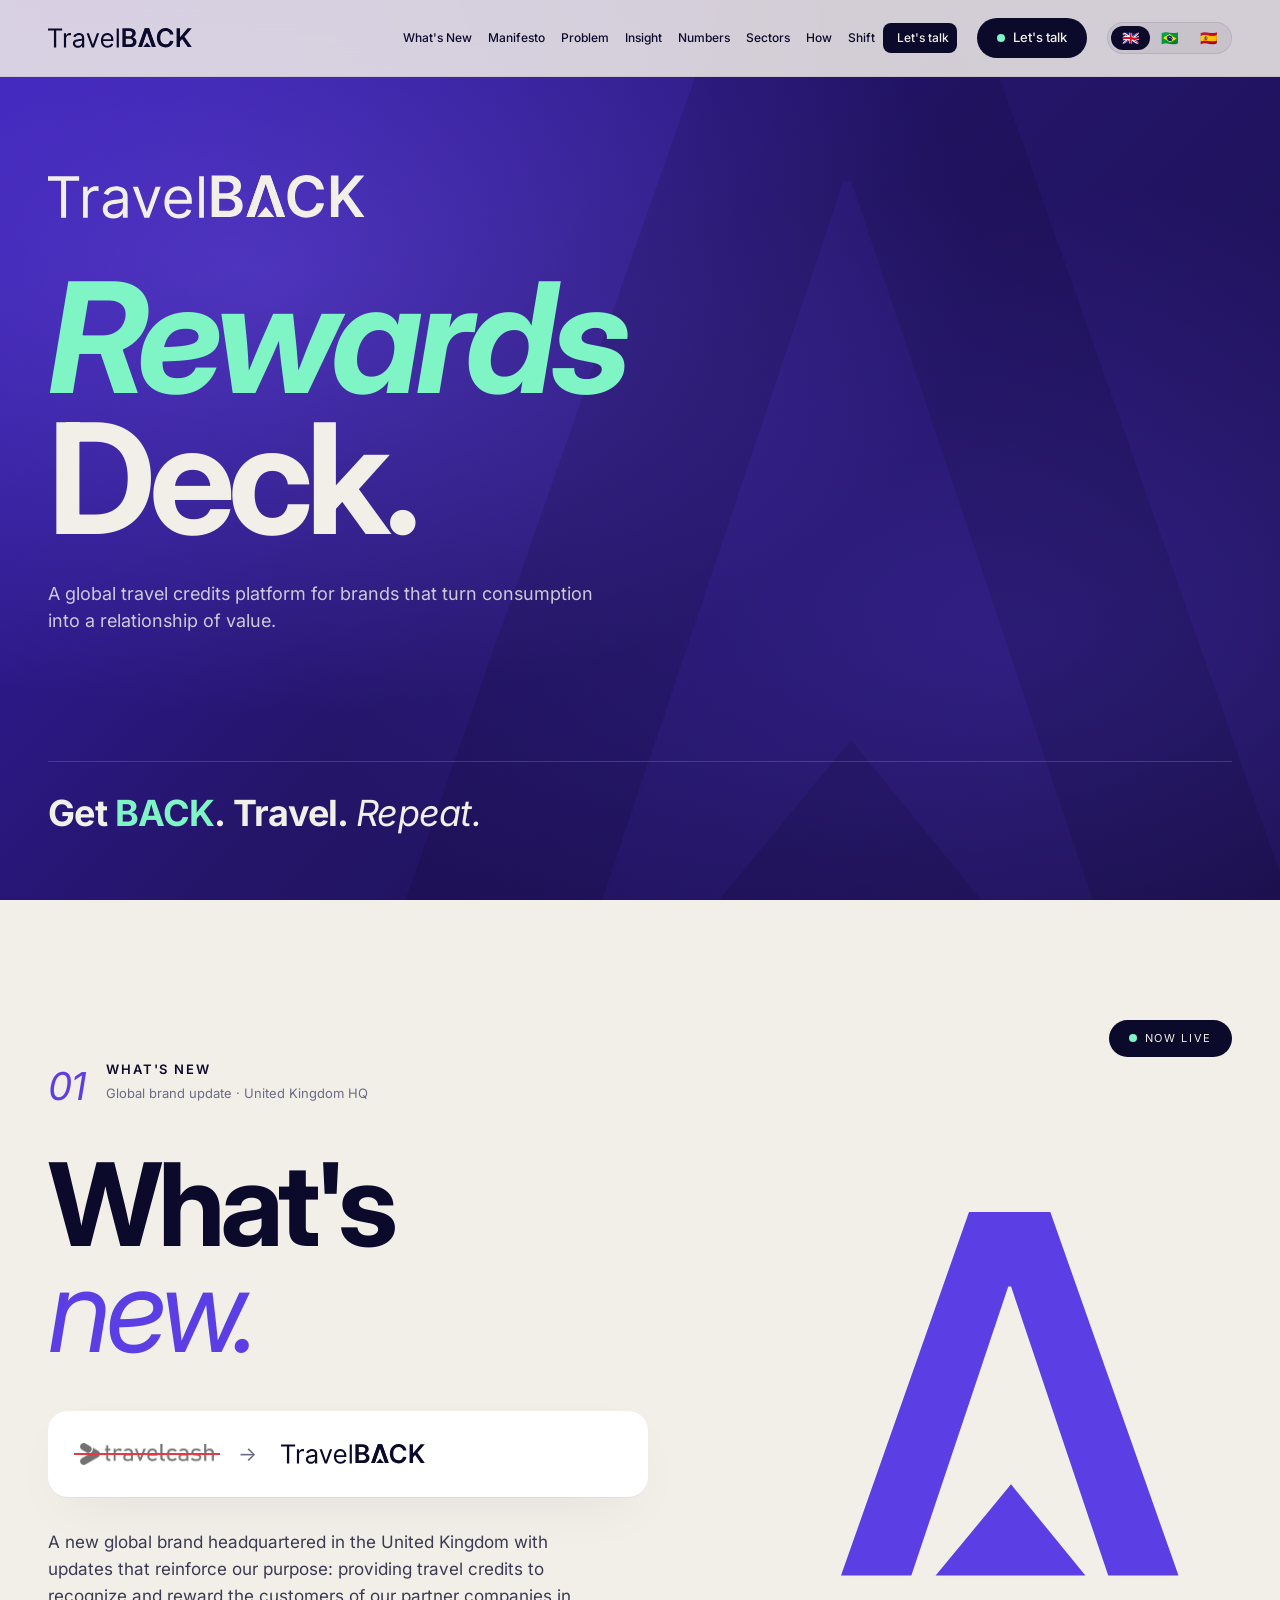
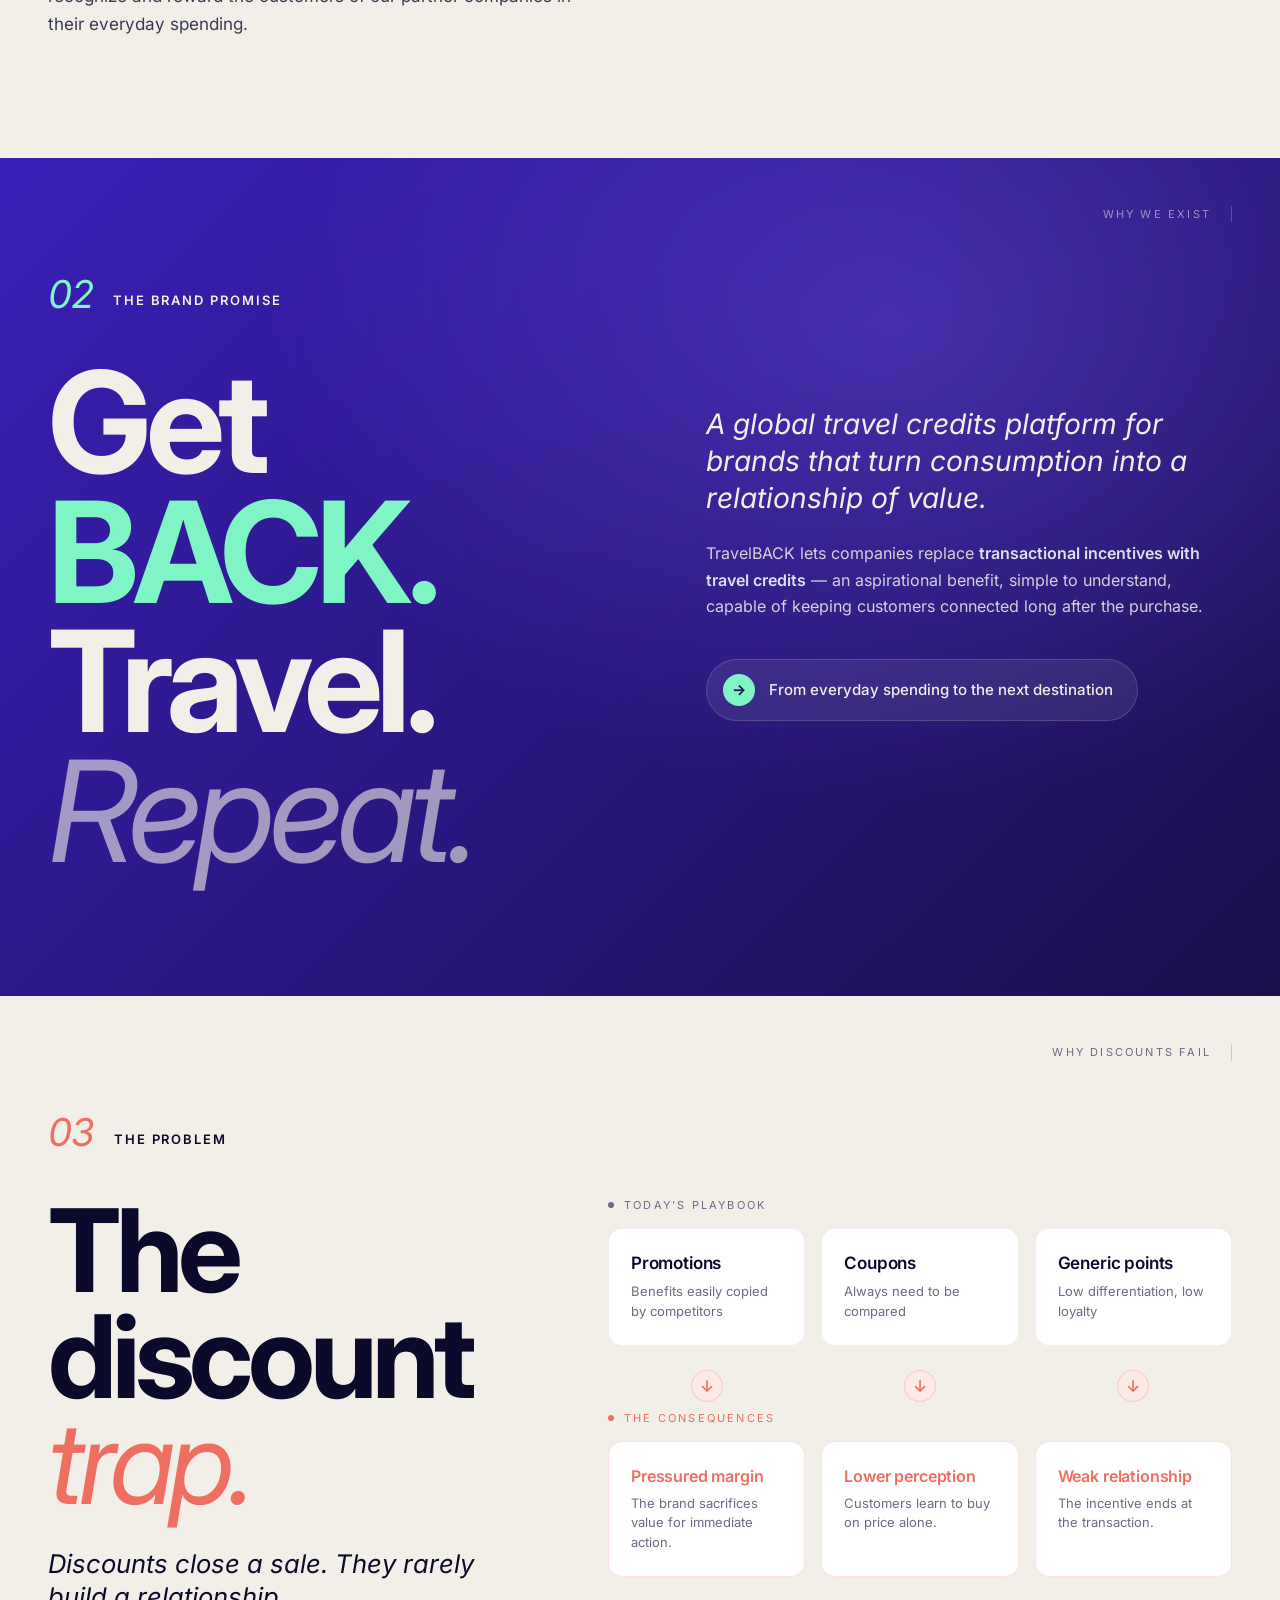
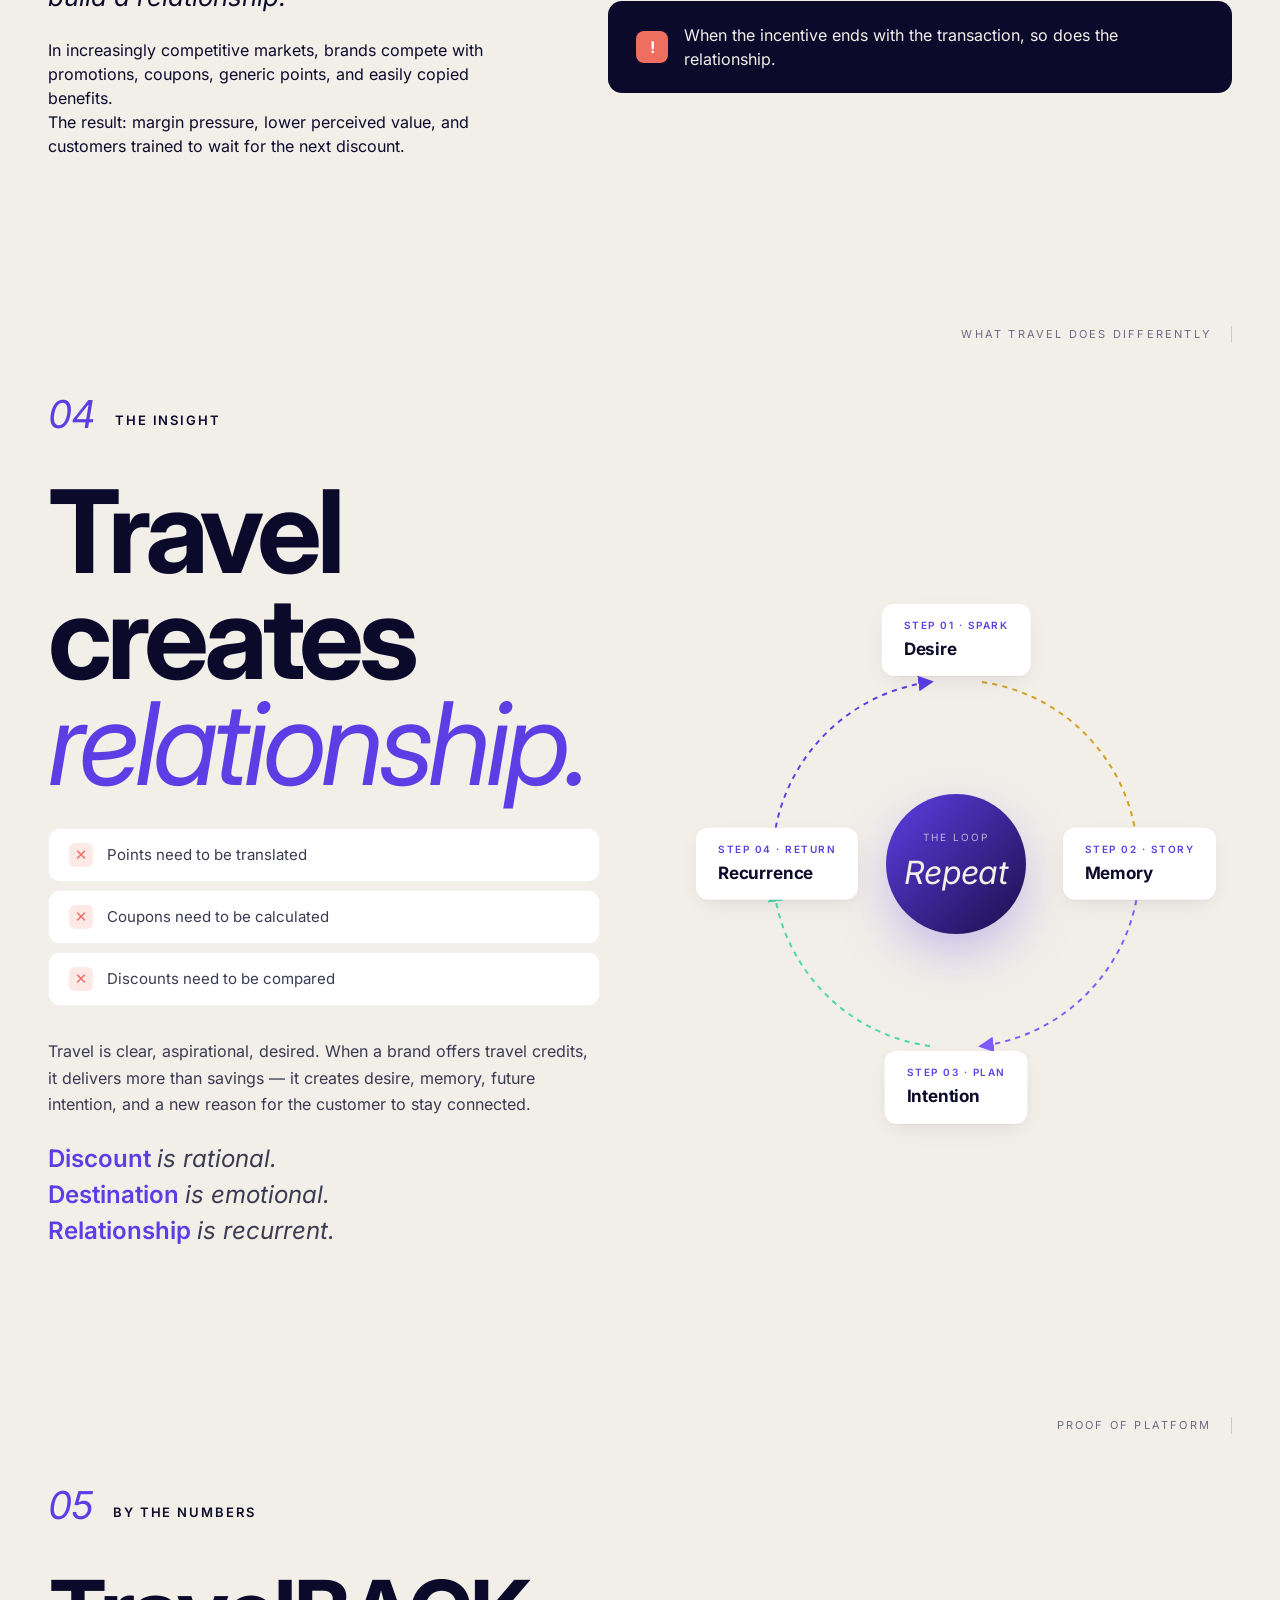
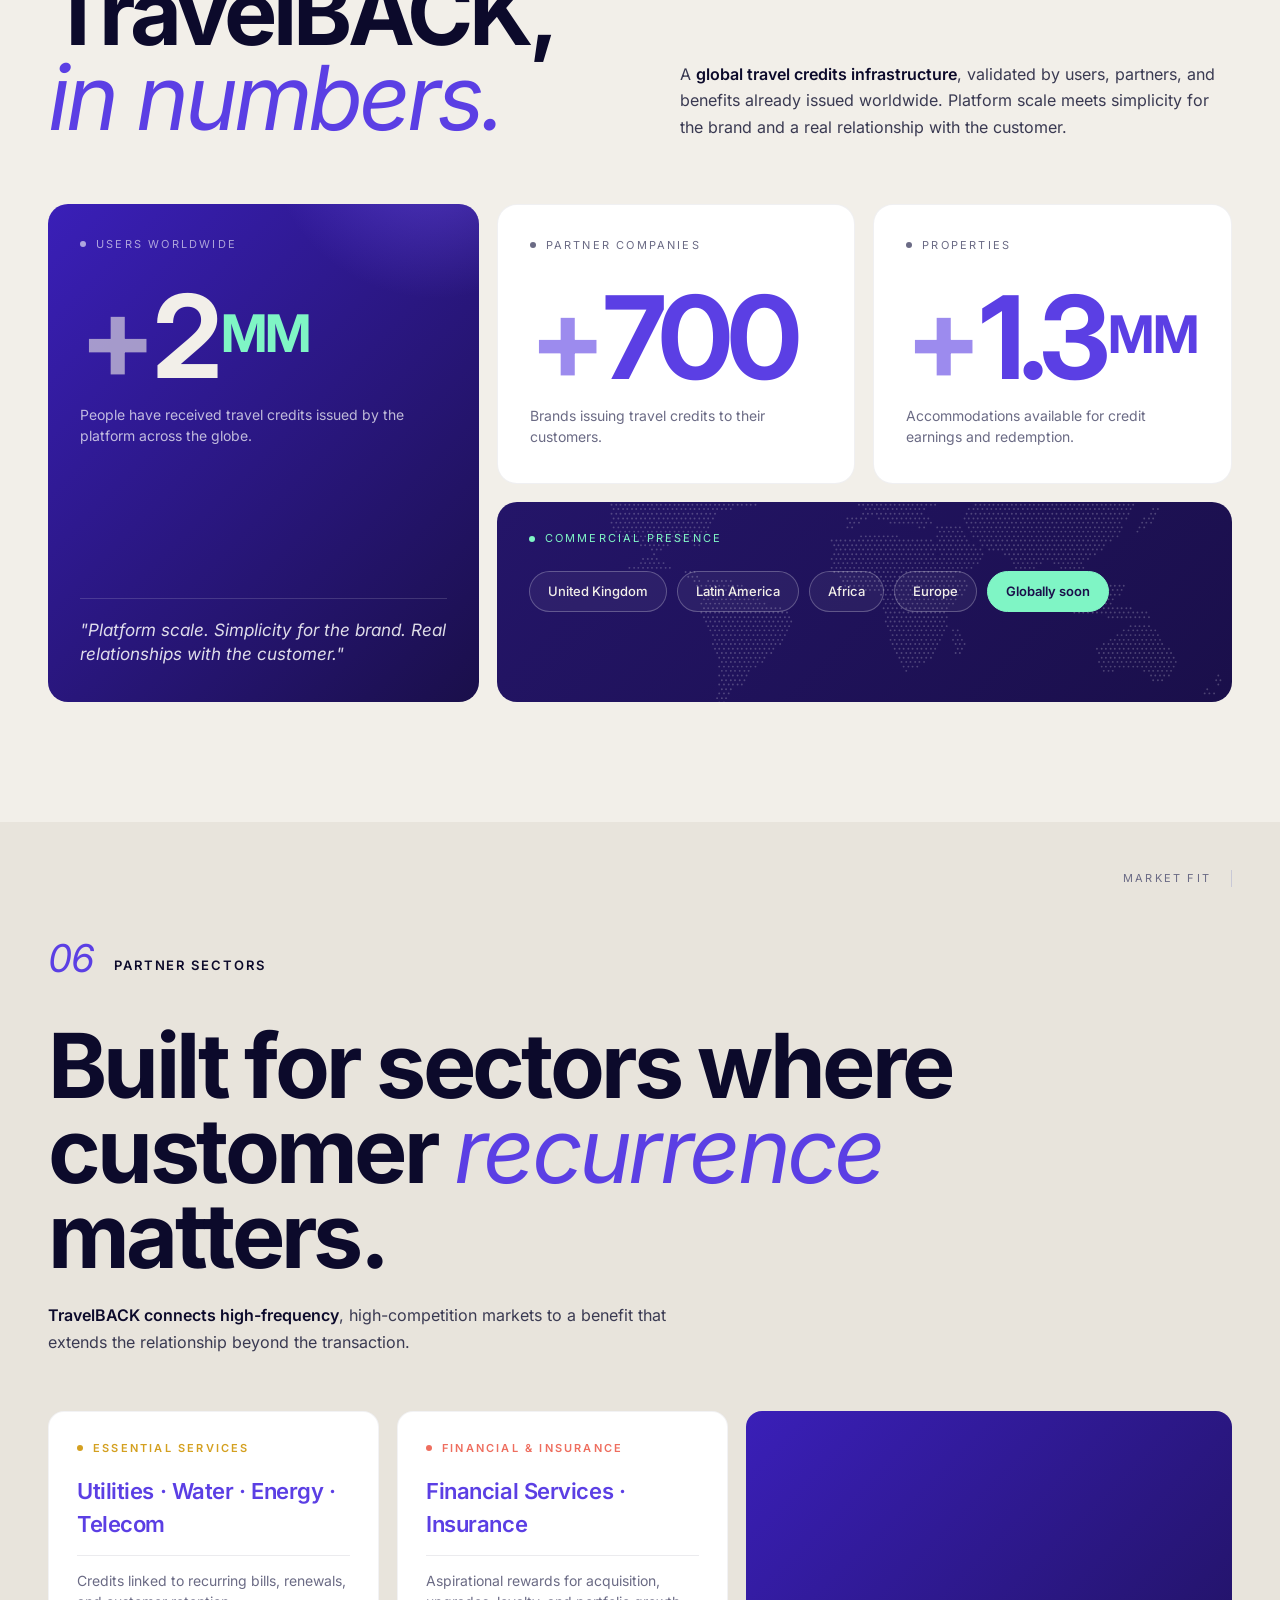
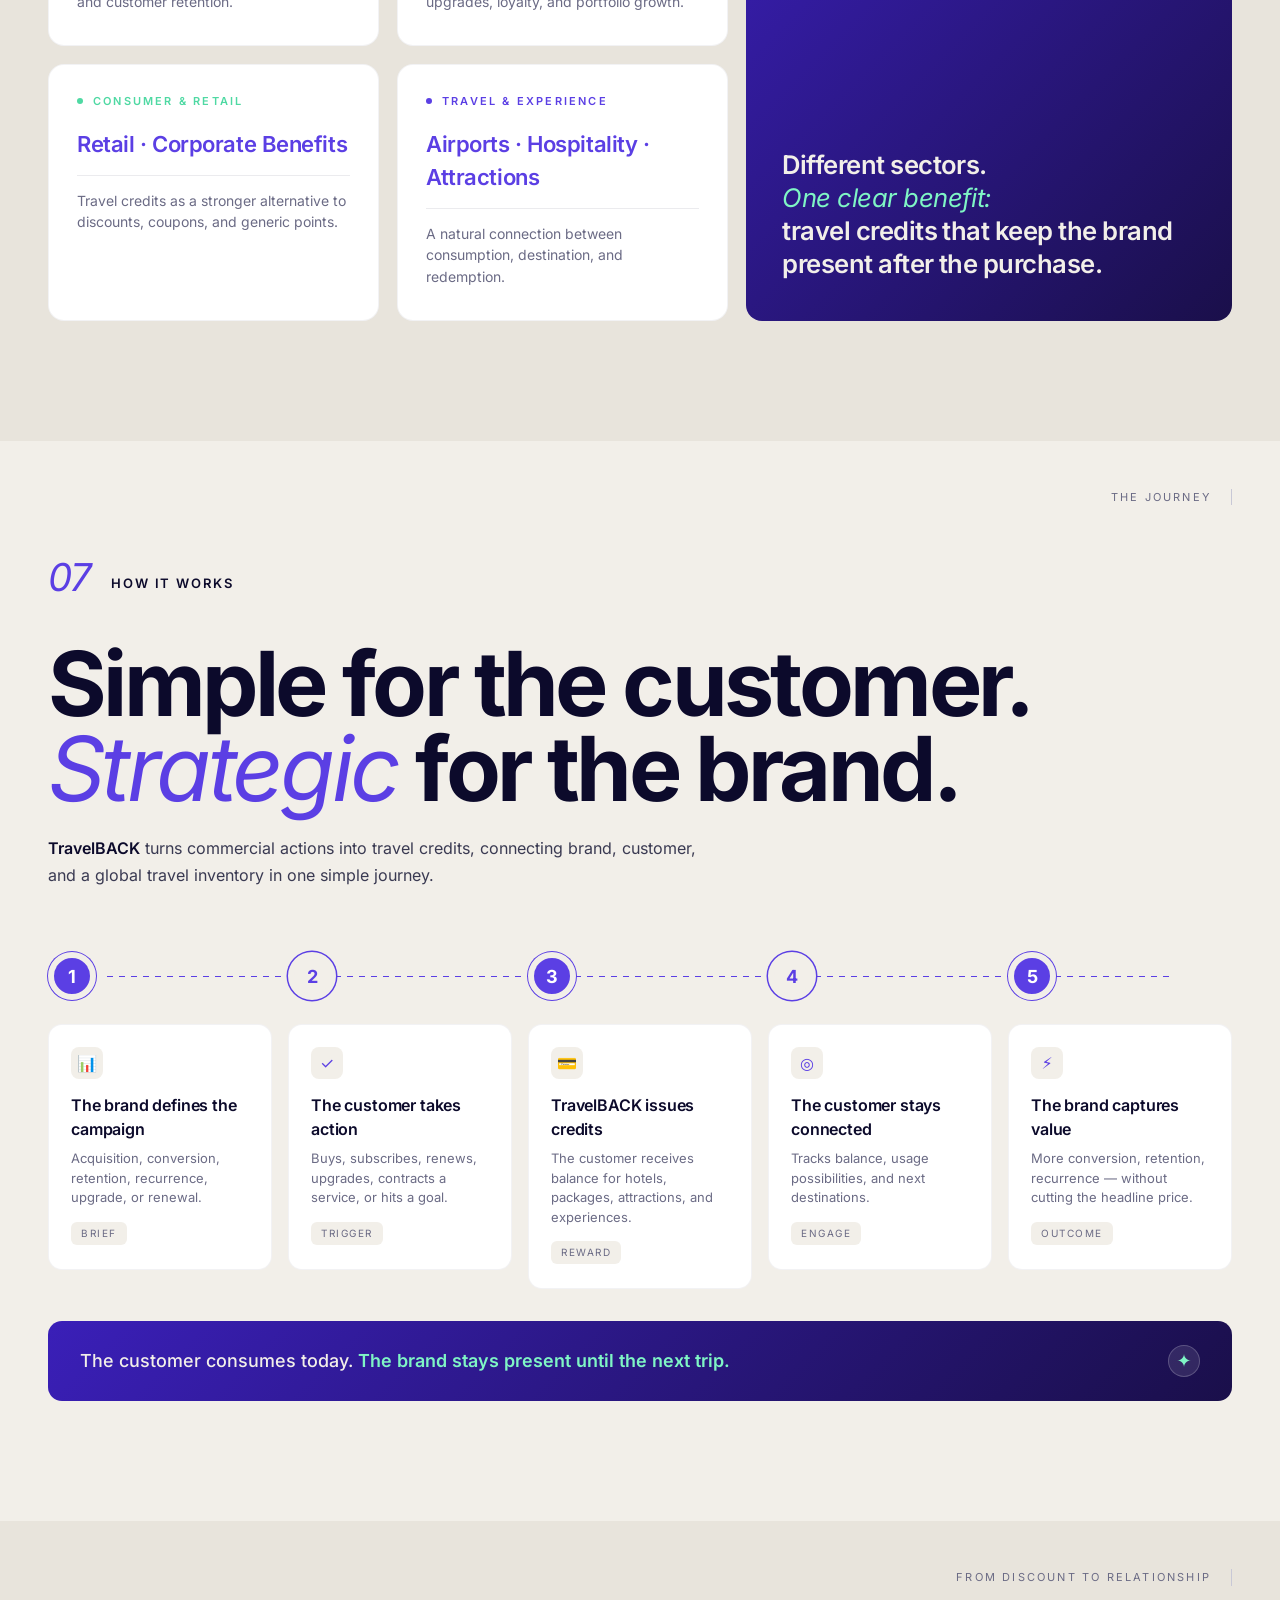
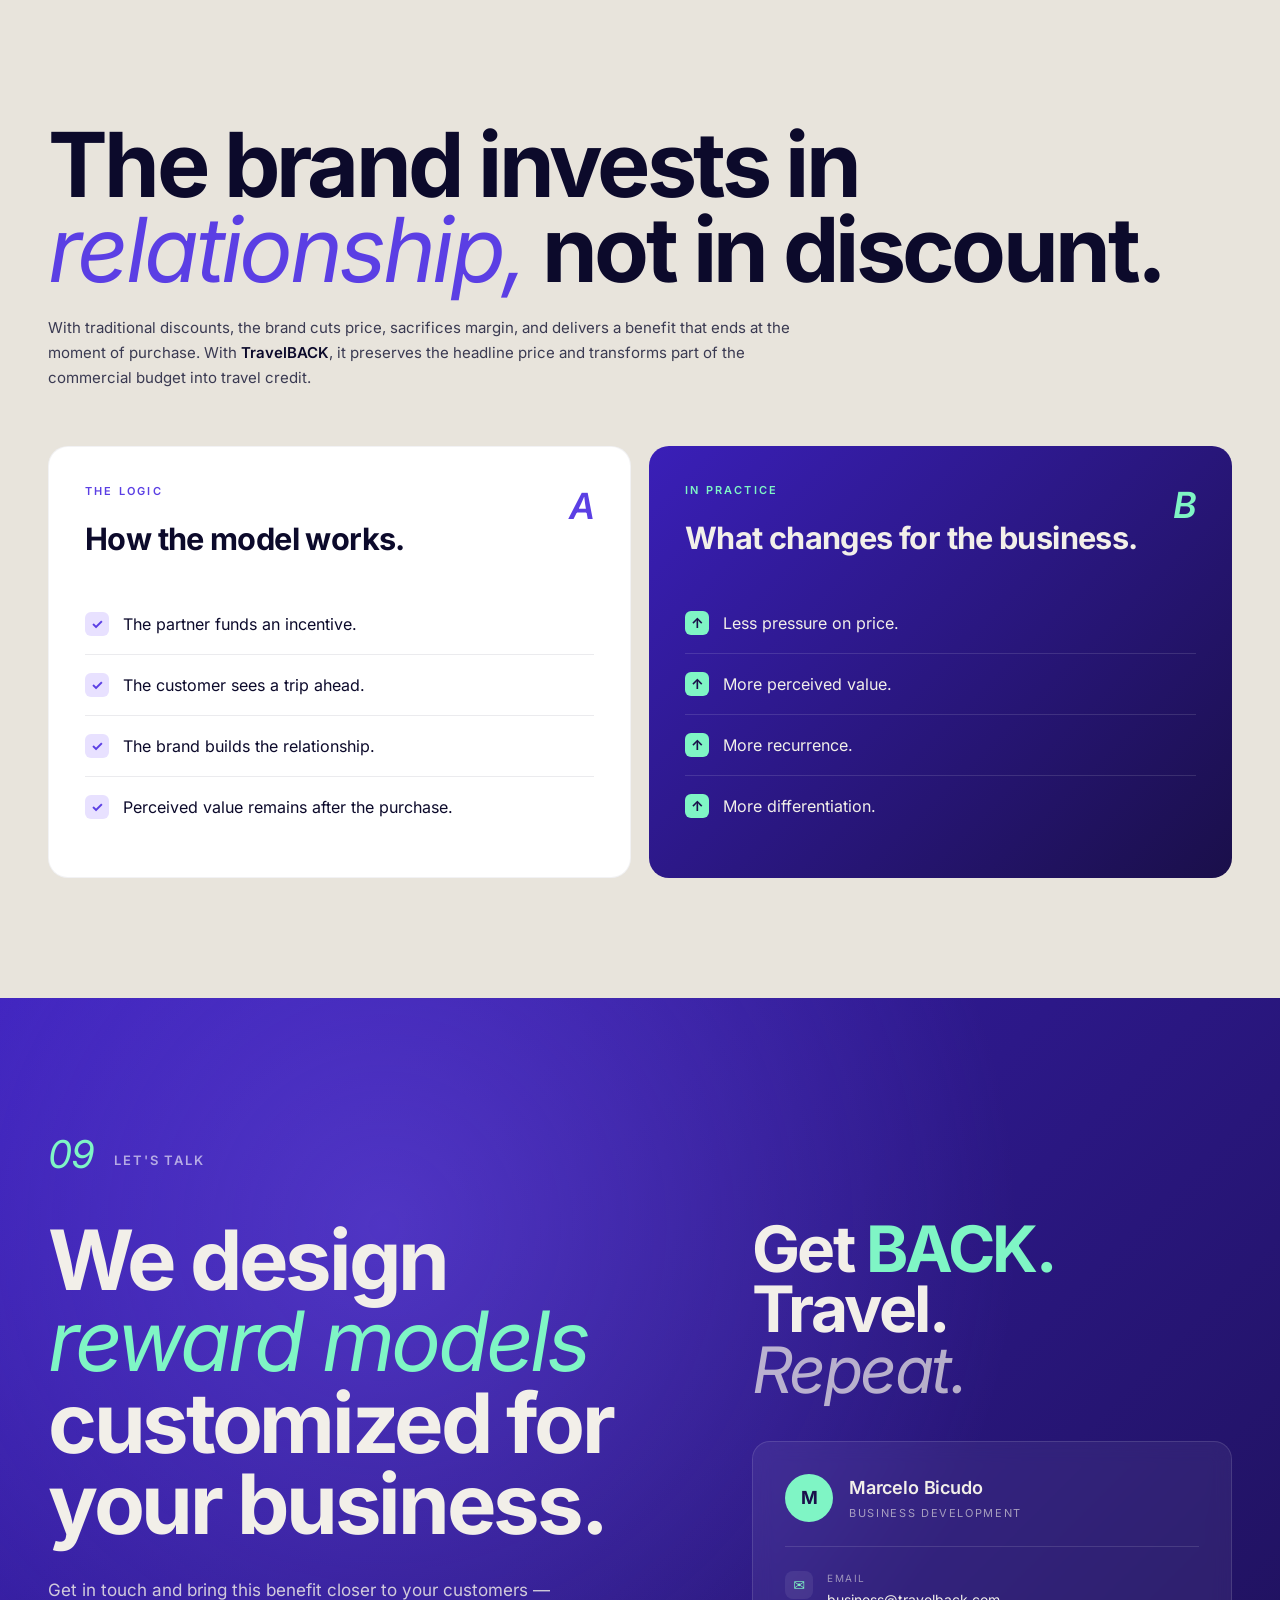
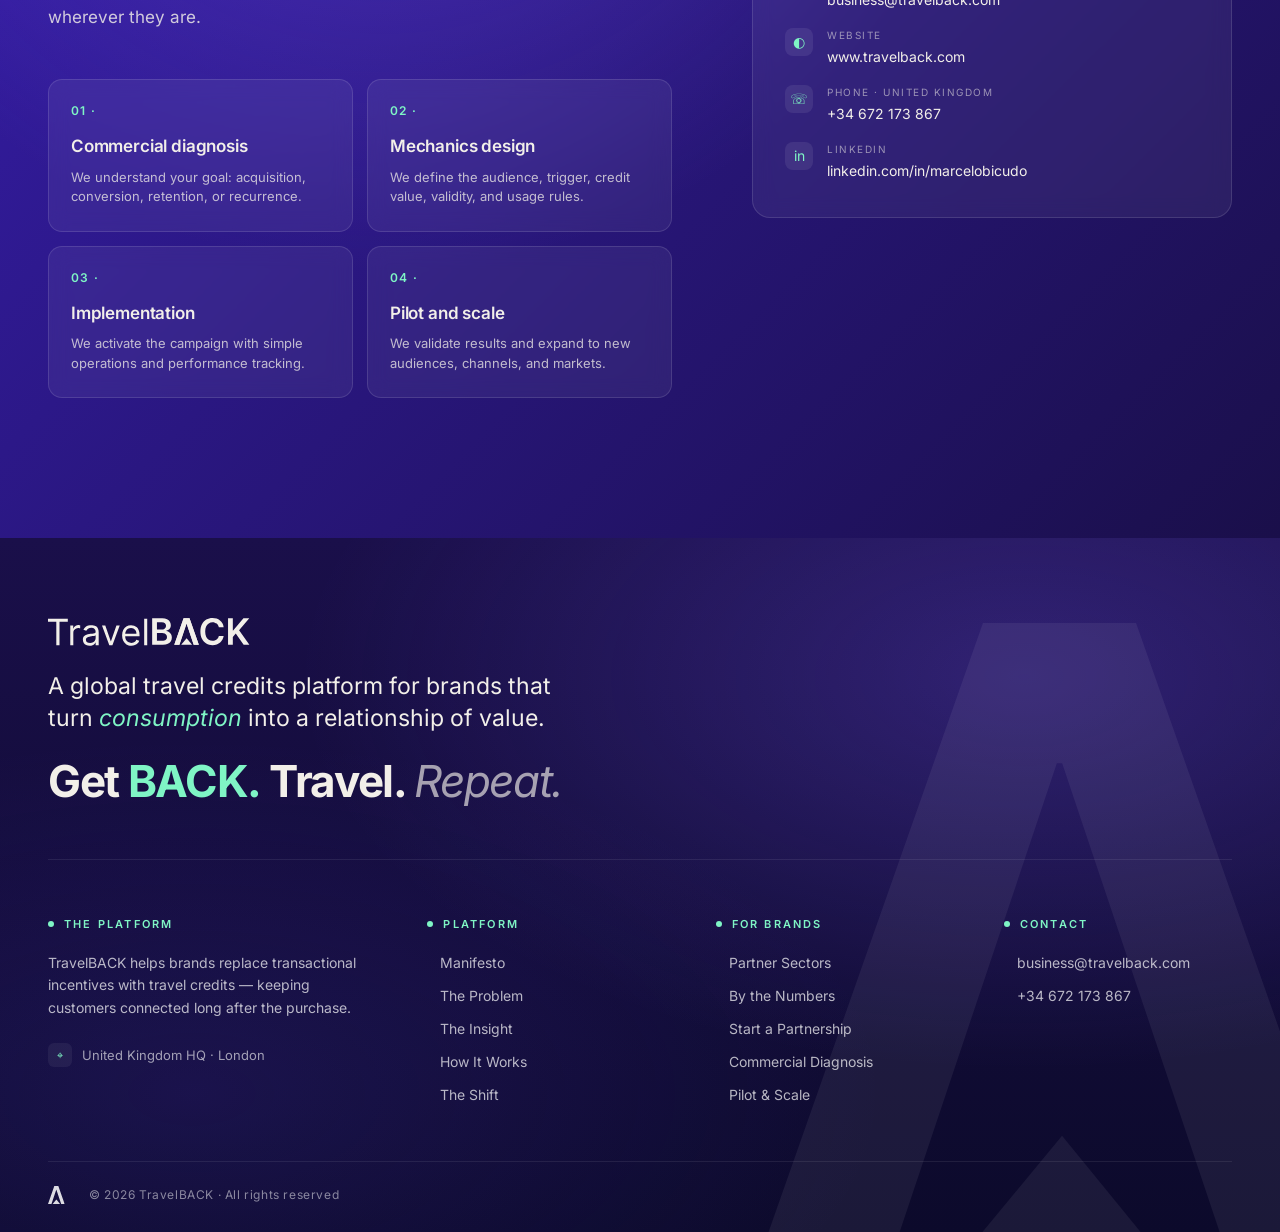
==== commit f40e2a00: "Add PT-BR and Spanish translations with flag language switcher - Add a flag-based language slider (E" ====
--- a/index.html
+++ b/index.html
@@ -1057,11 +1057,60 @@
   /* Prevent body scroll when mobile nav open */
   body.nav-open{overflow:hidden}
 
-  /* ============ RESPONSIVE — TABLET (≤ 1200px) ============ */
-  @media (max-width:1200px){
+  /* ============ RESPONSIVE — TABLET (≤ 1560px) ============ */
+  /* Compact the horizontal nav (drop the 01.. numbers, show flags only on the
+     language switcher) so links + switcher + CTA fit before the drawer kicks in. */
+  @media (max-width:1560px){
     .nav-links a .nn{display:none}
     .nav-links{gap:0}
     .nav-links a{padding:6px 8px; font-size:12px}
+    .nav-inner{gap:20px}
+    .lang-opt .lc{display:none}
+    .lang-opt{padding:5px 8px}
+    .lang-opt .flag{font-size:16px}
+  }
+
+  /* ============ NAV → DRAWER (≤ 1200px) ============ */
+  /* The horizontal nav can't fit 8 links + switcher + CTA below ~1180px, so the
+     nav collapses to the hamburger drawer here. This is intentionally separate
+     from the ≤980px content breakpoint so the page grids don't collapse early. */
+  @media (max-width:1200px){
+    .nav-toggle{display:inline-flex; position:relative; z-index:102}
+    .nav-cta{display:none}
+    nav{z-index:101}
+    .nav-links{
+      display:flex; flex-direction:column;
+      position:fixed; top:0; left:0; right:0;
+      height:100vh; height:100dvh;
+      background:var(--cream);
+      padding:78px 20px max(32px, env(safe-area-inset-bottom, 32px));
+      gap:6px; align-items:stretch;
+      transform:translateY(-100%);
+      transition:transform .35s cubic-bezier(.4,0,.2,1);
+      z-index:100;
+      overflow-y:auto; overscroll-behavior:contain; -webkit-overflow-scrolling:touch;
+    }
+    body.nav-open .nav-links{transform:none}
+    .nav-links a{
+      padding:16px 18px; font-size:17px; font-weight:500;
+      border-radius:12px; display:flex; align-items:center; gap:14px;
+      color:var(--ink); text-decoration:none; flex-shrink:0;
+    }
+    .nav-links a .nn{
+      display:inline; font-size:13px; min-width:28px;
+      color:var(--violet-600); opacity:0.7;
+      font-family:'Inter', sans-serif; font-style:italic;
+    }
+    .nav-links a.active{background:var(--ink); color:var(--cream)}
+    .nav-links a.active .nn{color:var(--mint); opacity:1}
+    .nav-mobile-cta{
+      display:flex; flex-shrink:0; margin-top:auto;
+      padding:18px 24px; background:var(--ink); color:var(--cream);
+      border-radius:14px; align-items:center; justify-content:center; gap:10px;
+      font-size:16px; font-weight:500; text-decoration:none;
+    }
+    .nav-mobile-cta .dot{width:8px; height:8px; border-radius:50%; background:var(--mint)}
+    .nav-links a.nav-mobile-cta:hover{background:var(--violet-600)}
   }
 
   /* ============ RESPONSIVE — SMALL TABLET / LARGE PHONE (≤ 980px) ============ */
@@ -1288,6 +1337,42 @@
     .footer-tagline{font-size:26px}
     .nav-links a{font-size:16px; padding:14px 16px}
   }
+
+  /* ============ LANGUAGE SWITCHER (flag slider) ============ */
+  .lang-switch{
+    position:relative; display:inline-flex; align-items:center;
+    background:rgba(12,10,43,0.05);
+    border:1px solid rgba(12,10,43,0.09);
+    border-radius:999px; padding:3px; flex-shrink:0;
+    -webkit-user-select:none; user-select:none;
+  }
+  .lang-switch .lang-thumb{
+    position:absolute; top:3px; left:0; height:calc(100% - 6px);
+    background:var(--ink); border-radius:999px; z-index:0;
+    transform:translateX(3px); width:0;
+    transition:transform .3s cubic-bezier(.4,0,.2,1), width .3s cubic-bezier(.4,0,.2,1);
+  }
+  .lang-opt{
+    position:relative; z-index:1; appearance:none; border:0; background:transparent;
+    cursor:pointer; display:inline-flex; align-items:center; gap:5px;
+    padding:5px 11px; border-radius:999px; font:inherit; line-height:1;
+    font-size:11.5px; font-weight:600; color:var(--gray-700);
+    transition:color .25s;
+  }
+  .lang-opt .flag{font-size:14px; line-height:1}
+  .lang-opt .lc{letter-spacing:.03em}
+  .lang-opt.active{color:var(--cream)}
+  .lang-switch:hover .lang-opt:not(.active){color:var(--ink)}
+  .lang-opt:focus-visible{outline:2px solid var(--violet-500); outline-offset:2px}
+  @media (max-width:960px){
+    .lang-opt .lc{display:none}
+    .lang-opt{padding:5px 8px}
+    .lang-opt .flag{font-size:16px}
+  }
+  @media (max-width:600px){
+    .lang-switch{padding:2px; margin-left:auto}
+    .lang-opt{padding:5px 7px}
+  }
 </style>
 </head>
 <body>
@@ -1329,17 +1414,23 @@
       <svg class="brand-logo" viewBox="0 0 310 43" preserveAspectRatio="xMinYMid meet"><use href="#brand-logo"/></svg>
     </a>
     <div class="nav-links">
-      <a href="#whatsnew"><span class="nn">01</span>What's New</a>
-      <a href="#manifesto"><span class="nn">02</span>Manifesto</a>
-      <a href="#problem"><span class="nn">03</span>Problem</a>
-      <a href="#insight"><span class="nn">04</span>Insight</a>
-      <a href="#numbers"><span class="nn">05</span>Numbers</a>
-      <a href="#sectors"><span class="nn">06</span>Sectors</a>
-      <a href="#how"><span class="nn">07</span>How</a>
-      <a href="#shift"><span class="nn">08</span>Shift</a>
-      <a href="#contact" class="nav-mobile-cta"><span class="dot"></span> Let's talk</a>
-    </div>
-    <a href="#contact" class="nav-cta"><span class="dot"></span> Let's talk</a>
+      <a href="#whatsnew" data-i18n="nav.whatsnew"><span class="nn">01</span>What's New</a>
+      <a href="#manifesto" data-i18n="nav.manifesto"><span class="nn">02</span>Manifesto</a>
+      <a href="#problem" data-i18n="nav.problem"><span class="nn">03</span>Problem</a>
+      <a href="#insight" data-i18n="nav.insight"><span class="nn">04</span>Insight</a>
+      <a href="#numbers" data-i18n="nav.numbers"><span class="nn">05</span>Numbers</a>
+      <a href="#sectors" data-i18n="nav.sectors"><span class="nn">06</span>Sectors</a>
+      <a href="#how" data-i18n="nav.how"><span class="nn">07</span>How</a>
+      <a href="#shift" data-i18n="nav.shift"><span class="nn">08</span>Shift</a>
+      <a href="#contact" class="nav-mobile-cta" data-i18n="nav.talk"><span class="dot"></span> Let's talk</a>
+    </div>
+    <a href="#contact" class="nav-cta" data-i18n="nav.cta"><span class="dot"></span> Let's talk</a>
+    <div class="lang-switch" role="group" aria-label="Language / Idioma / Idioma">
+      <span class="lang-thumb" aria-hidden="true"></span>
+      <button type="button" class="lang-opt active" data-lang="en" aria-label="English" aria-pressed="true"><span class="flag">🇬🇧</span><span class="lc">EN</span></button>
+      <button type="button" class="lang-opt" data-lang="pt" aria-label="Português (Brasil)" aria-pressed="false"><span class="flag">🇧🇷</span><span class="lc">PT</span></button>
+      <button type="button" class="lang-opt" data-lang="es" aria-label="Español" aria-pressed="false"><span class="flag">🇪🇸</span><span class="lc">ES</span></button>
+    </div>
     <button class="nav-toggle" aria-label="Abrir menu" aria-expanded="false">
       <svg class="icon-open" viewBox="0 0 24 24" fill="none" stroke="currentColor" stroke-width="2" stroke-linecap="round"><line x1="4" y1="7" x2="20" y2="7"/><line x1="4" y1="13" x2="20" y2="13"/><line x1="4" y1="19" x2="20" y2="19"/></svg>
       <svg class="icon-close" viewBox="0 0 24 24" fill="none" stroke="currentColor" stroke-width="2" stroke-linecap="round"><line x1="6" y1="6" x2="18" y2="18"/><line x1="6" y1="18" x2="18" y2="6"/></svg>
@@ -1372,7 +1463,7 @@
         <span class="mint italic">Rewards</span>
         <span class="deck">Deck.</span>
       </h1>
-      <p class="hero-sub">A global travel credits platform for brands that turn consumption into a relationship of value.</p>
+      <p class="hero-sub" data-i18n="hero.sub">A global travel credits platform for brands that turn consumption into a relationship of value.</p>
 
       <div class="hero-bottom-row">
       </div>
@@ -1388,19 +1479,19 @@
      01 · WHAT'S NEW
      ========================================================= -->
 <section class="whatsnew" id="whatsnew">
-  <div class="live-badge"><span class="dot"></span> Now Live</div>
+  <div class="live-badge" data-i18n="wn.live"><span class="dot"></span> Now Live</div>
   <div class="container">
     <div class="section-eyebrow reveal">
       <span class="section-num">01</span>
       <div>
-        <div class="section-label">What's New</div>
-        <div style="color:var(--gray-500); letter-spacing:0; text-transform:none; font-weight:400; margin-top:4px">Global brand update · United Kingdom HQ</div>
+        <div class="section-label" data-i18n="wn.label">What's New</div>
+        <div style="color:var(--gray-500); letter-spacing:0; text-transform:none; font-weight:400; margin-top:4px" data-i18n="wn.sub">Global brand update · United Kingdom HQ</div>
       </div>
     </div>
 
     <div class="whatsnew-grid">
       <div class="reveal">
-        <h2 class="section-title">What's<br><span class="accent italic-serif">new.</span></h2>
+        <h2 class="section-title" data-i18n="wn.title">What's<br><span class="accent italic-serif">new.</span></h2>
 
         <div class="rebrand-card">
           <span class="old-logo"><img src="[data-uri]" alt="travelcash"></span>
@@ -1410,7 +1501,7 @@
           </span>
         </div>
 
-        <p class="whatsnew-desc">A new global brand headquartered in the United Kingdom with updates that reinforce our purpose: providing travel credits to recognize and reward the customers of our partner companies in their everyday spending.</p>
+        <p class="whatsnew-desc" data-i18n="wn.desc">A new global brand headquartered in the United Kingdom with updates that reinforce our purpose: providing travel credits to recognize and reward the customers of our partner companies in their everyday spending.</p>
       </div>
 
       <div class="big-mark reveal reveal-d2">
@@ -1424,11 +1515,11 @@
      02 · MANIFESTO
      ========================================================= -->
 <section class="manifesto" id="manifesto">
-  <div class="section-corner"></span>Why we exist</div>
+  <div class="section-corner" data-i18n="man.corner"></span>Why we exist</div>
   <div class="container">
     <div class="section-eyebrow reveal">
       <span class="section-num">02</span>
-      <div><div class="section-label">The Brand Promise</div></div>
+      <div><div class="section-label" data-i18n="man.label">The Brand Promise</div></div>
     </div>
 
     <div class="manifesto-grid">
@@ -1439,9 +1530,9 @@
       </h2>
 
       <div class="manifesto-side reveal reveal-d2">
-        <div class="manifesto-quote">A global travel credits platform for brands that turn consumption into a relationship of value.</div>
-        <p class="manifesto-body">TravelBACK lets companies replace <strong>transactional incentives with travel credits</strong> — an aspirational benefit, simple to understand, capable of keeping customers connected long after the purchase.</p>
-        <a href="#how" class="manifesto-chip"><span class="arrow">→</span> From everyday spending to the next destination</a>
+        <div class="manifesto-quote" data-i18n="man.quote">A global travel credits platform for brands that turn consumption into a relationship of value.</div>
+        <p class="manifesto-body" data-i18n="man.body">TravelBACK lets companies replace <strong>transactional incentives with travel credits</strong> — an aspirational benefit, simple to understand, capable of keeping customers connected long after the purchase.</p>
+        <a href="#how" class="manifesto-chip" data-i18n="man.chip"><span class="arrow">→</span> From everyday spending to the next destination</a>
       </div>
     </div>
   </div>
@@ -1451,28 +1542,28 @@
      03 · PROBLEM
      ========================================================= -->
 <section class="problem" id="problem">
-  <div class="section-corner">Why discounts fail</div>
+  <div class="section-corner" data-i18n="prob.corner">Why discounts fail</div>
   <div class="container">
     <div class="section-eyebrow reveal">
       <span class="section-num" style="color:var(--coral)">03</span>
-      <div><div class="section-label">The Problem</div></div>
+      <div><div class="section-label" data-i18n="prob.label">The Problem</div></div>
     </div>
 
     <div class="problem-grid">
       <div class="reveal">
-        <h2 class="section-title">The discount <span class="coral italic-serif">trap.</span></h2>
-        <p class="problem-lead">Discounts close a sale. They rarely build a relationship.</p>
-        <p>In increasingly competitive markets, brands compete with promotions, coupons, generic points, and easily copied benefits.</p>
-        <p>The result: margin pressure, lower perceived value, and customers trained to wait for the next discount.</p>
+        <h2 class="section-title" data-i18n="prob.title">The discount <span class="coral italic-serif">trap.</span></h2>
+        <p class="problem-lead" data-i18n="prob.lead">Discounts close a sale. They rarely build a relationship.</p>
+        <p data-i18n="prob.p1">In increasingly competitive markets, brands compete with promotions, coupons, generic points, and easily copied benefits.</p>
+        <p data-i18n="prob.p2">The result: margin pressure, lower perceived value, and customers trained to wait for the next discount.</p>
       </div>
 
       <div class="reveal reveal-d2">
         <div class="playbook">
-          <div class="playbook-label">Today's playbook</div>
+          <div class="playbook-label" data-i18n="prob.playbook">Today's playbook</div>
           <div class="problem-cards">
-            <div class="pcard"><h4>Promotions</h4><p>Benefits easily copied by competitors</p></div>
-            <div class="pcard"><h4>Coupons</h4><p>Always need to be compared</p></div>
-            <div class="pcard"><h4>Generic points</h4><p>Low differentiation, low loyalty</p></div>
+            <div class="pcard"><h4 data-i18n="prob.c1h">Promotions</h4><p data-i18n="prob.c1p">Benefits easily copied by competitors</p></div>
+            <div class="pcard"><h4 data-i18n="prob.c2h">Coupons</h4><p data-i18n="prob.c2p">Always need to be compared</p></div>
+            <div class="pcard"><h4 data-i18n="prob.c3h">Generic points</h4><p data-i18n="prob.c3p">Low differentiation, low loyalty</p></div>
           </div>
         </div>
 
@@ -1483,17 +1574,17 @@
         </div>
 
         <div class="playbook" style="margin-top:8px">
-          <div class="playbook-label consequences-label">The consequences</div>
+          <div class="playbook-label consequences-label" data-i18n="prob.conseq">The consequences</div>
           <div class="problem-cards">
-            <div class="ccard"><h4>Pressured margin</h4><p>The brand sacrifices value for immediate action.</p></div>
-            <div class="ccard"><h4>Lower perception</h4><p>Customers learn to buy on price alone.</p></div>
-            <div class="ccard"><h4>Weak relationship</h4><p>The incentive ends at the transaction.</p></div>
+            <div class="ccard"><h4 data-i18n="prob.k1h">Pressured margin</h4><p data-i18n="prob.k1p">The brand sacrifices value for immediate action.</p></div>
+            <div class="ccard"><h4 data-i18n="prob.k2h">Lower perception</h4><p data-i18n="prob.k2p">Customers learn to buy on price alone.</p></div>
+            <div class="ccard"><h4 data-i18n="prob.k3h">Weak relationship</h4><p data-i18n="prob.k3p">The incentive ends at the transaction.</p></div>
           </div>
         </div>
 
         <div class="conclusion-bar">
           <span class="icon">!</span>
-          <span>When the incentive ends with the transaction, so does the relationship.</span>
+          <span data-i18n="prob.concl">When the incentive ends with the transaction, so does the relationship.</span>
         </div>
       </div>
     </div>
@@ -1504,26 +1595,26 @@
      04 · INSIGHT
      ========================================================= -->
 <section class="insight" id="insight">
-  <div class="section-corner">What travel does differently</div>
+  <div class="section-corner" data-i18n="ins.corner">What travel does differently</div>
   <div class="container">
     <div class="section-eyebrow reveal">
       <span class="section-num">04</span>
-      <div><div class="section-label">The Insight</div></div>
+      <div><div class="section-label" data-i18n="ins.label">The Insight</div></div>
     </div>
 
     <div class="insight-grid">
       <div class="reveal">
-        <h2 class="section-title insight-title">Travel creates <span class="accent">relationship.</span></h2>
+        <h2 class="section-title insight-title" data-i18n="ins.title">Travel creates <span class="accent">relationship.</span></h2>
 
         <div class="reject-list">
-          <div class="reject-item"><span class="x">✕</span>Points need to be translated</div>
-          <div class="reject-item"><span class="x">✕</span>Coupons need to be calculated</div>
-          <div class="reject-item"><span class="x">✕</span>Discounts need to be compared</div>
+          <div class="reject-item" data-i18n="ins.r1"><span class="x">✕</span>Points need to be translated</div>
+          <div class="reject-item" data-i18n="ins.r2"><span class="x">✕</span>Coupons need to be calculated</div>
+          <div class="reject-item" data-i18n="ins.r3"><span class="x">✕</span>Discounts need to be compared</div>
         </div>
 
-        <p class="insight-body">Travel is clear, aspirational, desired. When a brand offers travel credits, it delivers more than savings — it creates desire, memory, future intention, and a new reason for the customer to stay connected.</p>
-
-        <p class="insight-tagline">
+        <p class="insight-body" data-i18n="ins.body">Travel is clear, aspirational, desired. When a brand offers travel credits, it delivers more than savings — it creates desire, memory, future intention, and a new reason for the customer to stay connected.</p>
+
+        <p class="insight-tagline" data-i18n="ins.tagline">
           <span class="violet">Discount</span> <em>is rational.</em><br>
           <span class="violet">Destination</span> <em>is emotional.</em><br>
           <span class="violet">Relationship</span> <em>is recurrent.</em>
@@ -1553,13 +1644,13 @@
             <path d="M 60 180 A 140 140 0 0 1 180 60" stroke="#5b3fe4" stroke-width="1.5" stroke-dasharray="4 4" fill="none" marker-end="url(#arrow4)"/>
           </svg>
           <div class="loop-center">
-            <span class="small">The Loop</span>
-            <span class="big">Repeat</span>
+            <span class="small" data-i18n="ins.loopsmall">The Loop</span>
+            <span class="big" data-i18n="ins.loopbig">Repeat</span>
           </div>
-          <div class="loop-step s1"><div class="lbl">Step 01 · Spark</div><div class="nm">Desire</div></div>
-          <div class="loop-step s2"><div class="lbl">Step 02 · Story</div><div class="nm">Memory</div></div>
-          <div class="loop-step s3"><div class="lbl">Step 03 · Plan</div><div class="nm">Intention</div></div>
-          <div class="loop-step s4"><div class="lbl">Step 04 · Return</div><div class="nm">Recurrence</div></div>
+          <div class="loop-step s1"><div class="lbl" data-i18n="ins.s1lbl">Step 01 · Spark</div><div class="nm" data-i18n="ins.s1nm">Desire</div></div>
+          <div class="loop-step s2"><div class="lbl" data-i18n="ins.s2lbl">Step 02 · Story</div><div class="nm" data-i18n="ins.s2nm">Memory</div></div>
+          <div class="loop-step s3"><div class="lbl" data-i18n="ins.s3lbl">Step 03 · Plan</div><div class="nm" data-i18n="ins.s3nm">Intention</div></div>
+          <div class="loop-step s4"><div class="lbl" data-i18n="ins.s4lbl">Step 04 · Return</div><div class="nm" data-i18n="ins.s4nm">Recurrence</div></div>
         </div>
       </div>
     </div>
@@ -1570,49 +1661,49 @@
      05 · NUMBERS
      ========================================================= -->
 <section class="numbers" id="numbers">
-  <div class="section-corner">Proof of platform</div>
+  <div class="section-corner" data-i18n="num.corner">Proof of platform</div>
   <div class="container">
     <div class="section-eyebrow reveal">
       <span class="section-num">05</span>
-      <div><div class="section-label">By the Numbers</div></div>
+      <div><div class="section-label" data-i18n="num.label">By the Numbers</div></div>
     </div>
 
     <div class="numbers-header">
-      <h2 class="numbers-title reveal">TravelBACK,<br><span class="accent">in numbers.</span></h2>
-      <p class="numbers-intro reveal reveal-d2">A <strong>global travel credits infrastructure</strong>, validated by users, partners, and benefits already issued worldwide. Platform scale meets simplicity for the brand and a real relationship with the customer.</p>
+      <h2 class="numbers-title reveal" data-i18n="num.title">TravelBACK,<br><span class="accent">in numbers.</span></h2>
+      <p class="numbers-intro reveal reveal-d2" data-i18n="num.intro">A <strong>global travel credits infrastructure</strong>, validated by users, partners, and benefits already issued worldwide. Platform scale meets simplicity for the brand and a real relationship with the customer.</p>
     </div>
 
     <div class="numbers-grid">
       <div class="num-card num-hero reveal">
         <div>
-          <div class="num-label">Users Worldwide</div>
+          <div class="num-label" data-i18n="num.hlabel">Users Worldwide</div>
           <div class="num-big"><span class="plus">+</span>2<span class="unit">MM</span></div>
-          <div class="num-desc">People have received travel credits issued by the platform across the globe.</div>
+          <div class="num-desc" data-i18n="num.hdesc">People have received travel credits issued by the platform across the globe.</div>
         </div>
-        <div class="num-hero-quote">"Platform scale. Simplicity for the brand. Real relationships with the customer."</div>
+        <div class="num-hero-quote" data-i18n="num.hquote">"Platform scale. Simplicity for the brand. Real relationships with the customer."</div>
       </div>
 
       <div class="num-card num-light reveal reveal-d1">
-        <div class="num-label">Partner Companies</div>
+        <div class="num-label" data-i18n="num.l1label">Partner Companies</div>
         <div class="num-big"><span class="plus">+</span>700</div>
-        <div class="num-desc">Brands issuing travel credits to their customers.</div>
+        <div class="num-desc" data-i18n="num.l1desc">Brands issuing travel credits to their customers.</div>
       </div>
 
       <div class="num-card num-light reveal reveal-d2">
-        <div class="num-label">Properties</div>
+        <div class="num-label" data-i18n="num.l2label">Properties</div>
         <div class="num-big"><span class="plus">+</span>1.3<span class="unit">MM</span></div>
-        <div class="num-desc">Accommodations available for credit earnings and redemption.</div>
+        <div class="num-desc" data-i18n="num.l2desc">Accommodations available for credit earnings and redemption.</div>
       </div>
 
       <div class="map-card reveal reveal-d3">
         <svg class="map-bg" viewBox="0 0 1400 700" preserveAspectRatio="xMidYMid slice" aria-hidden="true"><g fill="white"><circle cx="56" cy="114" r="1.8"/><circle cx="51" cy="105" r="1.8"/><circle cx="56" cy="96" r="1.8"/><circle cx="51" cy="88" r="1.8"/><circle cx="64" cy="131" r="1.8"/><circle cx="60" cy="122" r="1.8"/><circle cx="64" cy="114" r="1.8"/><circle cx="60" cy="105" r="1.8"/><circle cx="64" cy="96" r="1.8"/><circle cx="60" cy="88" r="1.8"/><circle cx="73" cy="131" r="1.8"/><circle cx="68" cy="122" r="1.8"/><circle cx="73" cy="114" r="1.8"/><circle cx="68" cy="105" r="1.8"/><circle cx="73" cy="96" r="1.8"/><circle cx="68" cy="88" r="1.8"/><circle cx="81" cy="131" r="1.8"/><circle cx="77" cy="122" r="1.8"/><circle cx="81" cy="114" r="1.8"/><circle cx="77" cy="105" r="1.8"/><circle cx="81" cy="96" r="1.8"/><circle cx="77" cy="88" r="1.8"/><circle cx="81" cy="79" r="1.8"/><circle cx="90" cy="131" r="1.8"/><circle cx="86" cy="122" r="1.8"/><circle cx="90" cy="114" r="1.8"/><circle cx="86" cy="105" r="1.8"/><circle cx="90" cy="96" r="1.8"/><circle cx="86" cy="88" r="1.8"/><circle cx="90" cy="79" r="1.8"/><circle cx="94" cy="122" r="1.8"/><circle cx="98" cy="114" r="1.8"/><circle cx="94" cy="105" r="1.8"/><circle cx="98" cy="96" r="1.8"/><circle cx="94" cy="88" r="1.8"/><circle cx="98" cy="79" r="1.8"/><circle cx="103" cy="122" r="1.8"/><circle cx="107" cy="114" r="1.8"/><circle cx="103" cy="105" r="1.8"/><circle cx="107" cy="96" r="1.8"/><circle cx="103" cy="88" r="1.8"/><circle cx="107" cy="79" r="1.8"/><circle cx="111" cy="122" r="1.8"/><circle cx="115" cy="114" r="1.8"/><circle cx="111" cy="105" r="1.8"/><circle cx="115" cy="96" r="1.8"/><circle cx="111" cy="88" r="1.8"/><circle cx="115" cy="79" r="1.8"/><circle cx="124" cy="114" r="1.8"/><circle cx="120" cy="105" r="1.8"/><circle cx="124" cy="96" r="1.8"/><circle cx="120" cy="88" r="1.8"/><circle cx="124" cy="79" r="1.8"/><circle cx="133" cy="114" r="1.8"/><circle cx="128" cy="105" r="1.8"/><circle cx="133" cy="96" r="1.8"/><circle cx="128" cy="88" r="1.8"/><circle cx="133" cy="79" r="1.8"/><circle cx="141" cy="114" r="1.8"/><circle cx="137" cy="105" r="1.8"/><circle cx="141" cy="96" r="1.8"/><circle cx="137" cy="88" r="1.8"/><circle cx="141" cy="79" r="1.8"/><circle cx="150" cy="114" r="1.8"/><circle cx="145" cy="105" r="1.8"/><circle cx="150" cy="96" r="1.8"/><circle cx="145" cy="88" r="1.8"/><circle cx="150" cy="79" r="1.8"/><circle cx="154" cy="122" r="1.8"/><circle cx="158" cy="114" r="1.8"/><circle cx="154" cy="105" r="1.8"/><circle cx="158" cy="96" r="1.8"/><circle cx="154" cy="88" r="1.8"/><circle cx="158" cy="79" r="1.8"/><circle cx="163" cy="122" r="1.8"/><circle cx="167" cy="114" r="1.8"/><circle cx="163" cy="105" r="1.8"/><circle cx="167" cy="96" r="1.8"/><circle cx="163" cy="88" r="1.8"/><circle cx="167" cy="79" r="1.8"/><circle cx="175" cy="131" r="1.8"/><circle cx="171" cy="122" r="1.8"/><circle cx="175" cy="114" r="1.8"/><circle cx="171" cy="105" r="1.8"/><circle cx="175" cy="96" r="1.8"/><circle cx="171" cy="88" r="1.8"/><circle cx="175" cy="79" r="1.8"/><circle cx="180" cy="139" r="1.8"/><circle cx="184" cy="131" r="1.8"/><circle cx="180" cy="122" r="1.8"/><circle cx="184" cy="114" r="1.8"/><circle cx="180" cy="105" r="1.8"/><circle cx="184" cy="96" r="1.8"/><circle cx="180" cy="88" r="1.8"/><circle cx="184" cy="79" r="1.8"/><circle cx="192" cy="148" r="1.8"/><circle cx="188" cy="139" r="1.8"/><circle cx="192" cy="131" r="1.8"/><circle cx="188" cy="122" r="1.8"/><circle cx="192" cy="114" r="1.8"/><circle cx="188" cy="105" r="1.8"/><circle cx="192" cy="96" r="1.8"/><circle cx="188" cy="88" r="1.8"/><circle cx="192" cy="79" r="1.8"/><circle cx="201" cy="148" r="1.8"/><circle cx="197" cy="139" r="1.8"/><circle cx="201" cy="131" r="1.8"/><circle cx="197" cy="122" r="1.8"/><circle cx="201" cy="114" r="1.8"/><circle cx="197" cy="105" r="1.8"/><circle cx="201" cy="96" r="1.8"/><circle cx="197" cy="88" r="1.8"/><circle cx="201" cy="79" r="1.8"/><circle cx="205" cy="156" r="1.8"/><circle cx="210" cy="148" r="1.8"/><circle cx="205" cy="139" r="1.8"/><circle cx="210" cy="131" r="1.8"/><circle cx="205" cy="122" r="1.8"/><circle cx="210" cy="114" r="1.8"/><circle cx="205" cy="105" r="1.8"/><circle cx="210" cy="96" r="1.8"/><circle cx="205" cy="88" r="1.8"/><circle cx="210" cy="79" r="1.8"/><circle cx="218" cy="199" r="1.8"/><circle cx="218" cy="182" r="1.8"/><circle cx="218" cy="165" r="1.8"/><circle cx="214" cy="156" r="1.8"/><circle cx="218" cy="148" r="1.8"/><circle cx="214" cy="139" r="1.8"/><circle cx="218" cy="131" r="1.8"/><circle cx="214" cy="122" r="1.8"/><circle cx="218" cy="114" r="1.8"/><circle cx="214" cy="105" r="1.8"/><circle cx="218" cy="96" r="1.8"/><circle cx="214" cy="88" r="1.8"/><circle cx="218" cy="79" r="1.8"/><circle cx="227" cy="216" r="1.8"/><circle cx="222" cy="208" r="1.8"/><circle cx="227" cy="199" r="1.8"/><circle cx="222" cy="191" r="1.8"/><circle cx="227" cy="182" r="1.8"/><circle cx="222" cy="173" r="1.8"/><circle cx="227" cy="165" r="1.8"/><circle cx="222" cy="156" r="1.8"/><circle cx="227" cy="148" r="1.8"/><circle cx="222" cy="139" r="1.8"/><circle cx="227" cy="131" r="1.8"/><circle cx="222" cy="122" r="1.8"/><circle cx="227" cy="114" r="1.8"/><circle cx="222" cy="105" r="1.8"/><circle cx="227" cy="96" r="1.8"/><circle cx="222" cy="88" r="1.8"/><circle cx="227" cy="79" r="1.8"/><circle cx="231" cy="225" r="1.8"/><circle cx="235" cy="216" r="1.8"/><circle cx="231" cy="208" r="1.8"/><circle cx="235" cy="199" r="1.8"/><circle cx="231" cy="191" r="1.8"/><circle cx="235" cy="182" r="1.8"/><circle cx="231" cy="173" r="1.8"/><circle cx="235" cy="165" r="1.8"/><circle cx="231" cy="156" r="1.8"/><circle cx="235" cy="148" r="1.8"/><circle cx="231" cy="139" r="1.8"/><circle cx="235" cy="131" r="1.8"/><circle cx="231" cy="122" r="1.8"/><circle cx="235" cy="114" r="1.8"/><circle cx="231" cy="105" r="1.8"/><circle cx="235" cy="96" r="1.8"/><circle cx="231" cy="88" r="1.8"/><circle cx="235" cy="79" r="1.8"/><circle cx="240" cy="225" r="1.8"/><circle cx="244" cy="216" r="1.8"/><circle cx="240" cy="208" r="1.8"/><circle cx="244" cy="199" r="1.8"/><circle cx="240" cy="191" r="1.8"/><circle cx="244" cy="182" r="1.8"/><circle cx="240" cy="173" r="1.8"/><circle cx="244" cy="165" r="1.8"/><circle cx="240" cy="156" r="1.8"/><circle cx="244" cy="148" r="1.8"/><circle cx="240" cy="139" r="1.8"/><circle cx="244" cy="131" r="1.8"/><circle cx="240" cy="122" r="1.8"/><circle cx="244" cy="114" r="1.8"/><circle cx="240" cy="105" r="1.8"/><circle cx="244" cy="96" r="1.8"/><circle cx="240" cy="88" r="1.8"/><circle cx="244" cy="79" r="1.8"/><circle cx="252" cy="285" r="1.8"/><circle cx="248" cy="225" r="1.8"/><circle cx="252" cy="216" r="1.8"/><circle cx="248" cy="208" r="1.8"/><circle cx="252" cy="199" r="1.8"/><circle cx="248" cy="191" r="1.8"/><circle cx="252" cy="182" r="1.8"/><circle cx="248" cy="173" r="1.8"/><circle cx="252" cy="165" r="1.8"/><circle cx="248" cy="156" r="1.8"/><circle cx="252" cy="148" r="1.8"/><circle cx="248" cy="139" r="1.8"/><circle cx="252" cy="131" r="1.8"/><circle cx="248" cy="122" r="1.8"/><circle cx="252" cy="114" r="1.8"/><circle cx="248" cy="105" r="1.8"/><circle cx="252" cy="96" r="1.8"/><circle cx="248" cy="88" r="1.8"/><circle cx="252" cy="79" r="1.8"/><circle cx="261" cy="285" r="1.8"/><circle cx="261" cy="233" r="1.8"/><circle cx="257" cy="225" r="1.8"/><circle cx="261" cy="216" r="1.8"/><circle cx="257" cy="208" r="1.8"/><circle cx="261" cy="199" r="1.8"/><circle cx="257" cy="191" r="1.8"/><circle cx="261" cy="182" r="1.8"/><circle cx="257" cy="173" r="1.8"/><circle cx="261" cy="165" r="1.8"/><circle cx="257" cy="156" r="1.8"/><circle cx="261" cy="148" r="1.8"/><circle cx="257" cy="139" r="1.8"/><circle cx="261" cy="131" r="1.8"/><circle cx="257" cy="122" r="1.8"/><circle cx="261" cy="114" r="1.8"/><circle cx="257" cy="105" r="1.8"/><circle cx="261" cy="96" r="1.8"/><circle cx="257" cy="88" r="1.8"/><circle cx="261" cy="79" r="1.8"/><circle cx="269" cy="285" r="1.8"/><circle cx="269" cy="233" r="1.8"/><circle cx="265" cy="225" r="1.8"/><circle cx="269" cy="216" r="1.8"/><circle cx="265" cy="208" r="1.8"/><circle cx="269" cy="199" r="1.8"/><circle cx="265" cy="191" r="1.8"/><circle cx="269" cy="182" r="1.8"/><circle cx="265" cy="173" r="1.8"/><circle cx="269" cy="165" r="1.8"/><circle cx="265" cy="156" r="1.8"/><circle cx="269" cy="148" r="1.8"/><circle cx="265" cy="139" r="1.8"/><circle cx="269" cy="131" r="1.8"/><circle cx="265" cy="122" r="1.8"/><circle cx="269" cy="114" r="1.8"/><circle cx="265" cy="105" r="1.8"/><circle cx="269" cy="96" r="1.8"/><circle cx="265" cy="88" r="1.8"/><circle cx="269" cy="79" r="1.8"/><circle cx="265" cy="71" r="1.8"/><circle cx="278" cy="285" r="1.8"/><circle cx="274" cy="276" r="1.8"/><circle cx="278" cy="268" r="1.8"/><circle cx="274" cy="242" r="1.8"/><circle cx="278" cy="233" r="1.8"/><circle cx="274" cy="225" r="1.8"/><circle cx="278" cy="216" r="1.8"/><circle cx="274" cy="208" r="1.8"/><circle cx="278" cy="199" r="1.8"/><circle cx="274" cy="191" r="1.8"/><circle cx="278" cy="182" r="1.8"/><circle cx="274" cy="173" r="1.8"/><circle cx="278" cy="165" r="1.8"/><circle cx="274" cy="156" r="1.8"/><circle cx="278" cy="148" r="1.8"/><circle cx="274" cy="139" r="1.8"/><circle cx="278" cy="131" r="1.8"/><circle cx="274" cy="122" r="1.8"/><circle cx="278" cy="114" r="1.8"/><circle cx="274" cy="105" r="1.8"/><circle cx="278" cy="96" r="1.8"/><circle cx="274" cy="88" r="1.8"/><circle cx="278" cy="79" r="1.8"/><circle cx="274" cy="71" r="1.8"/><circle cx="287" cy="285" r="1.8"/><circle cx="282" cy="276" r="1.8"/><circle cx="287" cy="268" r="1.8"/><circle cx="282" cy="242" r="1.8"/><circle cx="287" cy="233" r="1.8"/><circle cx="282" cy="225" r="1.8"/><circle cx="287" cy="216" r="1.8"/><circle cx="282" cy="208" r="1.8"/><circle cx="287" cy="199" r="1.8"/><circle cx="282" cy="191" r="1.8"/><circle cx="287" cy="182" r="1.8"/><circle cx="282" cy="173" r="1.8"/><circle cx="287" cy="165" r="1.8"/><circle cx="282" cy="156" r="1.8"/><circle cx="287" cy="148" r="1.8"/><circle cx="282" cy="139" r="1.8"/><circle cx="287" cy="131" r="1.8"/><circle cx="282" cy="122" r="1.8"/><circle cx="287" cy="114" r="1.8"/><circle cx="282" cy="105" r="1.8"/><circle cx="287" cy="96" r="1.8"/><circle cx="282" cy="88" r="1.8"/><circle cx="287" cy="79" r="1.8"/><circle cx="282" cy="71" r="1.8"/><circle cx="295" cy="285" r="1.8"/><circle cx="291" cy="276" r="1.8"/><circle cx="295" cy="268" r="1.8"/><circle cx="295" cy="250" r="1.8"/><circle cx="291" cy="242" r="1.8"/><circle cx="295" cy="233" r="1.8"/><circle cx="291" cy="225" r="1.8"/><circle cx="295" cy="216" r="1.8"/><circle cx="291" cy="208" r="1.8"/><circle cx="295" cy="199" r="1.8"/><circle cx="291" cy="191" r="1.8"/><circle cx="295" cy="182" r="1.8"/><circle cx="291" cy="173" r="1.8"/><circle cx="295" cy="165" r="1.8"/><circle cx="291" cy="156" r="1.8"/><circle cx="295" cy="148" r="1.8"/><circle cx="291" cy="139" r="1.8"/><circle cx="295" cy="131" r="1.8"/><circle cx="291" cy="122" r="1.8"/><circle cx="295" cy="114" r="1.8"/><circle cx="291" cy="105" r="1.8"/><circle cx="295" cy="96" r="1.8"/><circle cx="291" cy="88" r="1.8"/><circle cx="295" cy="79" r="1.8"/><circle cx="291" cy="71" r="1.8"/><circle cx="304" cy="285" r="1.8"/><circle cx="299" cy="276" r="1.8"/><circle cx="304" cy="268" r="1.8"/><circle cx="299" cy="259" r="1.8"/><circle cx="304" cy="250" r="1.8"/><circle cx="299" cy="242" r="1.8"/><circle cx="304" cy="233" r="1.8"/><circle cx="299" cy="225" r="1.8"/><circle cx="304" cy="216" r="1.8"/><circle cx="299" cy="208" r="1.8"/><circle cx="304" cy="199" r="1.8"/><circle cx="299" cy="191" r="1.8"/><circle cx="304" cy="182" r="1.8"/><circle cx="299" cy="173" r="1.8"/><circle cx="304" cy="165" r="1.8"/><circle cx="299" cy="156" r="1.8"/><circle cx="304" cy="148" r="1.8"/><circle cx="299" cy="139" r="1.8"/><circle cx="304" cy="131" r="1.8"/><circle cx="299" cy="122" r="1.8"/><circle cx="304" cy="114" r="1.8"/><circle cx="299" cy="105" r="1.8"/><circle cx="304" cy="96" r="1.8"/><circle cx="299" cy="88" r="1.8"/><circle cx="304" cy="79" r="1.8"/><circle cx="299" cy="71" r="1.8"/><circle cx="304" cy="62" r="1.8"/><circle cx="312" cy="285" r="1.8"/><circle cx="308" cy="276" r="1.8"/><circle cx="312" cy="250" r="1.8"/><circle cx="308" cy="242" r="1.8"/><circle cx="312" cy="233" r="1.8"/><circle cx="308" cy="225" r="1.8"/><circle cx="312" cy="216" r="1.8"/><circle cx="308" cy="208" r="1.8"/><circle cx="312" cy="199" r="1.8"/><circle cx="308" cy="191" r="1.8"/><circle cx="312" cy="182" r="1.8"/><circle cx="308" cy="173" r="1.8"/><circle cx="312" cy="165" r="1.8"/><circle cx="308" cy="156" r="1.8"/><circle cx="312" cy="148" r="1.8"/><circle cx="308" cy="139" r="1.8"/><circle cx="312" cy="131" r="1.8"/><circle cx="308" cy="122" r="1.8"/><circle cx="312" cy="114" r="1.8"/><circle cx="308" cy="105" r="1.8"/><circle cx="312" cy="96" r="1.8"/><circle cx="308" cy="88" r="1.8"/><circle cx="312" cy="79" r="1.8"/><circle cx="308" cy="71" r="1.8"/><circle cx="312" cy="62" r="1.8"/><circle cx="321" cy="285" r="1.8"/><circle cx="317" cy="276" r="1.8"/><circle cx="317" cy="242" r="1.8"/><circle cx="321" cy="233" r="1.8"/><circle cx="317" cy="225" r="1.8"/><circle cx="321" cy="216" r="1.8"/><circle cx="317" cy="208" r="1.8"/><circle cx="321" cy="199" r="1.8"/><circle cx="317" cy="191" r="1.8"/><circle cx="321" cy="182" r="1.8"/><circle cx="317" cy="173" r="1.8"/><circle cx="321" cy="165" r="1.8"/><circle cx="317" cy="156" r="1.8"/><circle cx="321" cy="148" r="1.8"/><circle cx="317" cy="139" r="1.8"/><circle cx="321" cy="131" r="1.8"/><circle cx="317" cy="122" r="1.8"/><circle cx="321" cy="114" r="1.8"/><circle cx="317" cy="105" r="1.8"/><circle cx="321" cy="96" r="1.8"/><circle cx="317" cy="88" r="1.8"/><circle cx="321" cy="79" r="1.8"/><circle cx="317" cy="71" r="1.8"/><circle cx="321" cy="62" r="1.8"/><circle cx="329" cy="285" r="1.8"/><circle cx="325" cy="242" r="1.8"/><circle cx="329" cy="233" r="1.8"/><circle cx="325" cy="225" r="1.8"/><circle cx="329" cy="216" r="1.8"/><circle cx="325" cy="208" r="1.8"/><circle cx="329" cy="199" r="1.8"/><circle cx="325" cy="191" r="1.8"/><circle cx="329" cy="182" r="1.8"/><circle cx="325" cy="173" r="1.8"/><circle cx="329" cy="165" r="1.8"/><circle cx="325" cy="156" r="1.8"/><circle cx="329" cy="148" r="1.8"/><circle cx="325" cy="139" r="1.8"/><circle cx="329" cy="131" r="1.8"/><circle cx="325" cy="122" r="1.8"/><circle cx="329" cy="114" r="1.8"/><circle cx="325" cy="105" r="1.8"/><circle cx="329" cy="96" r="1.8"/><circle cx="325" cy="88" r="1.8"/><circle cx="329" cy="79" r="1.8"/><circle cx="325" cy="71" r="1.8"/><circle cx="329" cy="62" r="1.8"/><circle cx="338" cy="233" r="1.8"/><circle cx="334" cy="225" r="1.8"/><circle cx="338" cy="216" r="1.8"/><circle cx="334" cy="208" r="1.8"/><circle cx="338" cy="199" r="1.8"/><circle cx="334" cy="191" r="1.8"/><circle cx="338" cy="182" r="1.8"/><circle cx="334" cy="173" r="1.8"/><circle cx="338" cy="165" r="1.8"/><circle cx="334" cy="156" r="1.8"/><circle cx="338" cy="148" r="1.8"/><circle cx="334" cy="139" r="1.8"/><circle cx="338" cy="131" r="1.8"/><circle cx="334" cy="122" r="1.8"/><circle cx="338" cy="114" r="1.8"/><circle cx="334" cy="105" r="1.8"/><circle cx="338" cy="96" r="1.8"/><circle cx="334" cy="88" r="1.8"/><circle cx="338" cy="79" r="1.8"/><circle cx="334" cy="71" r="1.8"/><circle cx="338" cy="62" r="1.8"/><circle cx="346" cy="233" r="1.8"/><circle cx="342" cy="225" r="1.8"/><circle cx="346" cy="216" r="1.8"/><circle cx="342" cy="208" r="1.8"/><circle cx="346" cy="199" r="1.8"/><circle cx="342" cy="191" r="1.8"/><circle cx="346" cy="182" r="1.8"/><circle cx="342" cy="173" r="1.8"/><circle cx="346" cy="165" r="1.8"/><circle cx="342" cy="156" r="1.8"/><circle cx="346" cy="148" r="1.8"/><circle cx="342" cy="139" r="1.8"/><circle cx="346" cy="131" r="1.8"/><circle cx="342" cy="122" r="1.8"/><circle cx="346" cy="114" r="1.8"/><circle cx="342" cy="105" r="1.8"/><circle cx="346" cy="96" r="1.8"/><circle cx="342" cy="88" r="1.8"/><circle cx="346" cy="79" r="1.8"/><circle cx="342" cy="71" r="1.8"/><circle cx="346" cy="62" r="1.8"/><circle cx="355" cy="233" r="1.8"/><circle cx="351" cy="225" r="1.8"/><circle cx="355" cy="216" r="1.8"/><circle cx="351" cy="208" r="1.8"/><circle cx="355" cy="199" r="1.8"/><circle cx="351" cy="191" r="1.8"/><circle cx="355" cy="182" r="1.8"/><circle cx="351" cy="173" r="1.8"/><circle cx="355" cy="165" r="1.8"/><circle cx="351" cy="156" r="1.8"/><circle cx="355" cy="148" r="1.8"/><circle cx="351" cy="139" r="1.8"/><circle cx="355" cy="131" r="1.8"/><circle cx="351" cy="122" r="1.8"/><circle cx="355" cy="114" r="1.8"/><circle cx="351" cy="105" r="1.8"/><circle cx="355" cy="96" r="1.8"/><circle cx="351" cy="88" r="1.8"/><circle cx="355" cy="79" r="1.8"/><circle cx="351" cy="71" r="1.8"/><circle cx="355" cy="62" r="1.8"/><circle cx="364" cy="302" r="1.8"/><circle cx="359" cy="293" r="1.8"/><circle cx="364" cy="233" r="1.8"/><circle cx="359" cy="225" r="1.8"/><circle cx="364" cy="216" r="1.8"/><circle cx="359" cy="208" r="1.8"/><circle cx="364" cy="199" r="1.8"/><circle cx="359" cy="191" r="1.8"/><circle cx="364" cy="182" r="1.8"/><circle cx="359" cy="173" r="1.8"/><circle cx="364" cy="165" r="1.8"/><circle cx="359" cy="156" r="1.8"/><circle cx="364" cy="148" r="1.8"/><circle cx="359" cy="139" r="1.8"/><circle cx="364" cy="131" r="1.8"/><circle cx="359" cy="122" r="1.8"/><circle cx="364" cy="114" r="1.8"/><circle cx="359" cy="105" r="1.8"/><circle cx="364" cy="96" r="1.8"/><circle cx="359" cy="88" r="1.8"/><circle cx="364" cy="79" r="1.8"/><circle cx="359" cy="71" r="1.8"/><circle cx="364" cy="62" r="1.8"/><circle cx="372" cy="302" r="1.8"/><circle cx="368" cy="293" r="1.8"/><circle cx="372" cy="233" r="1.8"/><circle cx="368" cy="225" r="1.8"/><circle cx="372" cy="216" r="1.8"/><circle cx="368" cy="208" r="1.8"/><circle cx="372" cy="199" r="1.8"/><circle cx="368" cy="191" r="1.8"/><circle cx="372" cy="182" r="1.8"/><circle cx="368" cy="173" r="1.8"/><circle cx="372" cy="165" r="1.8"/><circle cx="368" cy="156" r="1.8"/><circle cx="372" cy="148" r="1.8"/><circle cx="368" cy="139" r="1.8"/><circle cx="372" cy="131" r="1.8"/><circle cx="368" cy="122" r="1.8"/><circle cx="372" cy="114" r="1.8"/><circle cx="368" cy="105" r="1.8"/><circle cx="372" cy="96" r="1.8"/><circle cx="368" cy="88" r="1.8"/><circle cx="372" cy="79" r="1.8"/><circle cx="368" cy="71" r="1.8"/><circle cx="372" cy="62" r="1.8"/><circle cx="381" cy="319" r="1.8"/><circle cx="376" cy="310" r="1.8"/><circle cx="381" cy="302" r="1.8"/><circle cx="376" cy="293" r="1.8"/><circle cx="376" cy="242" r="1.8"/><circle cx="381" cy="233" r="1.8"/><circle cx="376" cy="225" r="1.8"/><circle cx="381" cy="216" r="1.8"/><circle cx="376" cy="208" r="1.8"/><circle cx="381" cy="199" r="1.8"/><circle cx="376" cy="191" r="1.8"/><circle cx="381" cy="182" r="1.8"/><circle cx="376" cy="173" r="1.8"/><circle cx="381" cy="165" r="1.8"/><circle cx="376" cy="156" r="1.8"/><circle cx="381" cy="148" r="1.8"/><circle cx="376" cy="139" r="1.8"/><circle cx="381" cy="131" r="1.8"/><circle cx="376" cy="122" r="1.8"/><circle cx="381" cy="114" r="1.8"/><circle cx="376" cy="105" r="1.8"/><circle cx="381" cy="96" r="1.8"/><circle cx="376" cy="88" r="1.8"/><circle cx="381" cy="79" r="1.8"/><circle cx="376" cy="71" r="1.8"/><circle cx="381" cy="62" r="1.8"/><circle cx="389" cy="370" r="1.8"/><circle cx="389" cy="353" r="1.8"/><circle cx="389" cy="336" r="1.8"/><circle cx="389" cy="319" r="1.8"/><circle cx="385" cy="310" r="1.8"/><circle cx="385" cy="242" r="1.8"/><circle cx="385" cy="225" r="1.8"/><circle cx="389" cy="216" r="1.8"/><circle cx="385" cy="208" r="1.8"/><circle cx="389" cy="199" r="1.8"/><circle cx="385" cy="191" r="1.8"/><circle cx="389" cy="182" r="1.8"/><circle cx="385" cy="173" r="1.8"/><circle cx="389" cy="165" r="1.8"/><circle cx="385" cy="156" r="1.8"/><circle cx="389" cy="148" r="1.8"/><circle cx="385" cy="139" r="1.8"/><circle cx="389" cy="131" r="1.8"/><circle cx="385" cy="122" r="1.8"/><circle cx="389" cy="114" r="1.8"/><circle cx="385" cy="105" r="1.8"/><circle cx="389" cy="96" r="1.8"/><circle cx="385" cy="88" r="1.8"/><circle cx="389" cy="79" r="1.8"/><circle cx="385" cy="71" r="1.8"/><circle cx="389" cy="62" r="1.8"/><circle cx="398" cy="387" r="1.8"/><circle cx="394" cy="379" r="1.8"/><circle cx="398" cy="370" r="1.8"/><circle cx="394" cy="362" r="1.8"/><circle cx="398" cy="353" r="1.8"/><circle cx="394" cy="345" r="1.8"/><circle cx="398" cy="336" r="1.8"/><circle cx="394" cy="327" r="1.8"/><circle cx="398" cy="319" r="1.8"/><circle cx="398" cy="216" r="1.8"/><circle cx="394" cy="208" r="1.8"/><circle cx="398" cy="199" r="1.8"/><circle cx="394" cy="191" r="1.8"/><circle cx="398" cy="182" r="1.8"/><circle cx="394" cy="173" r="1.8"/><circle cx="398" cy="165" r="1.8"/><circle cx="394" cy="156" r="1.8"/><circle cx="398" cy="148" r="1.8"/><circle cx="394" cy="139" r="1.8"/><circle cx="398" cy="131" r="1.8"/><circle cx="394" cy="122" r="1.8"/><circle cx="398" cy="114" r="1.8"/><circle cx="394" cy="105" r="1.8"/><circle cx="398" cy="96" r="1.8"/><circle cx="394" cy="88" r="1.8"/><circle cx="398" cy="79" r="1.8"/><circle cx="394" cy="71" r="1.8"/><circle cx="406" cy="404" r="1.8"/><circle cx="402" cy="396" r="1.8"/><circle cx="406" cy="387" r="1.8"/><circle cx="402" cy="379" r="1.8"/><circle cx="406" cy="370" r="1.8"/><circle cx="402" cy="362" r="1.8"/><circle cx="406" cy="353" r="1.8"/><circle cx="402" cy="345" r="1.8"/><circle cx="406" cy="336" r="1.8"/><circle cx="402" cy="327" r="1.8"/><circle cx="406" cy="319" r="1.8"/><circle cx="402" cy="310" r="1.8"/><circle cx="402" cy="208" r="1.8"/><circle cx="406" cy="199" r="1.8"/><circle cx="402" cy="191" r="1.8"/><circle cx="406" cy="182" r="1.8"/><circle cx="402" cy="173" r="1.8"/><circle cx="406" cy="165" r="1.8"/><circle cx="402" cy="156" r="1.8"/><circle cx="406" cy="148" r="1.8"/><circle cx="402" cy="139" r="1.8"/><circle cx="406" cy="131" r="1.8"/><circle cx="402" cy="122" r="1.8"/><circle cx="406" cy="114" r="1.8"/><circle cx="402" cy="105" r="1.8"/><circle cx="406" cy="96" r="1.8"/><circle cx="402" cy="88" r="1.8"/><circle cx="406" cy="79" r="1.8"/><circle cx="402" cy="71" r="1.8"/><circle cx="415" cy="439" r="1.8"/><circle cx="411" cy="430" r="1.8"/><circle cx="415" cy="422" r="1.8"/><circle cx="411" cy="413" r="1.8"/><circle cx="415" cy="404" r="1.8"/><circle cx="411" cy="396" r="1.8"/><circle cx="415" cy="387" r="1.8"/><circle cx="411" cy="379" r="1.8"/><circle cx="415" cy="370" r="1.8"/><circle cx="411" cy="362" r="1.8"/><circle cx="415" cy="353" r="1.8"/><circle cx="411" cy="345" r="1.8"/><circle cx="415" cy="336" r="1.8"/><circle cx="411" cy="327" r="1.8"/><circle cx="415" cy="319" r="1.8"/><circle cx="411" cy="310" r="1.8"/><circle cx="411" cy="191" r="1.8"/><circle cx="415" cy="182" r="1.8"/><circle cx="411" cy="173" r="1.8"/><circle cx="415" cy="165" r="1.8"/><circle cx="411" cy="156" r="1.8"/><circle cx="415" cy="148" r="1.8"/><circle cx="411" cy="139" r="1.8"/><circle cx="415" cy="131" r="1.8"/><circle cx="411" cy="122" r="1.8"/><circle cx="415" cy="114" r="1.8"/><circle cx="411" cy="105" r="1.8"/><circle cx="415" cy="96" r="1.8"/><circle cx="411" cy="88" r="1.8"/><circle cx="415" cy="79" r="1.8"/><circle cx="419" cy="550" r="1.8"/><circle cx="423" cy="541" r="1.8"/><circle cx="419" cy="533" r="1.8"/><circle cx="423" cy="524" r="1.8"/><circle cx="423" cy="507" r="1.8"/><circle cx="423" cy="490" r="1.8"/><circle cx="423" cy="473" r="1.8"/><circle cx="423" cy="456" r="1.8"/><circle cx="419" cy="447" r="1.8"/><circle cx="423" cy="439" r="1.8"/><circle cx="419" cy="430" r="1.8"/><circle cx="423" cy="422" r="1.8"/><circle cx="419" cy="413" r="1.8"/><circle cx="423" cy="404" r="1.8"/><circle cx="419" cy="396" r="1.8"/><circle cx="423" cy="387" r="1.8"/><circle cx="419" cy="379" r="1.8"/><circle cx="423" cy="370" r="1.8"/><circle cx="419" cy="362" r="1.8"/><circle cx="423" cy="353" r="1.8"/><circle cx="419" cy="345" r="1.8"/><circle cx="423" cy="336" r="1.8"/><circle cx="419" cy="327" r="1.8"/><circle cx="423" cy="319" r="1.8"/><circle cx="419" cy="310" r="1.8"/><circle cx="419" cy="173" r="1.8"/><circle cx="423" cy="165" r="1.8"/><circle cx="419" cy="156" r="1.8"/><circle cx="423" cy="148" r="1.8"/><circle cx="419" cy="139" r="1.8"/><circle cx="423" cy="131" r="1.8"/><circle cx="419" cy="122" r="1.8"/><circle cx="423" cy="114" r="1.8"/><circle cx="419" cy="105" r="1.8"/><circle cx="423" cy="96" r="1.8"/><circle cx="419" cy="88" r="1.8"/><circle cx="423" cy="79" r="1.8"/><circle cx="428" cy="550" r="1.8"/><circle cx="432" cy="541" r="1.8"/><circle cx="428" cy="533" r="1.8"/><circle cx="432" cy="524" r="1.8"/><circle cx="428" cy="516" r="1.8"/><circle cx="432" cy="507" r="1.8"/><circle cx="428" cy="499" r="1.8"/><circle cx="432" cy="490" r="1.8"/><circle cx="428" cy="481" r="1.8"/><circle cx="432" cy="473" r="1.8"/><circle cx="428" cy="464" r="1.8"/><circle cx="432" cy="456" r="1.8"/><circle cx="428" cy="447" r="1.8"/><circle cx="432" cy="439" r="1.8"/><circle cx="428" cy="430" r="1.8"/><circle cx="432" cy="422" r="1.8"/><circle cx="428" cy="413" r="1.8"/><circle cx="432" cy="404" r="1.8"/><circle cx="428" cy="396" r="1.8"/><circle cx="432" cy="387" r="1.8"/><circle cx="428" cy="379" r="1.8"/><circle cx="432" cy="370" r="1.8"/><circle cx="428" cy="362" r="1.8"/><circle cx="432" cy="353" r="1.8"/><circle cx="428" cy="345" r="1.8"/><circle cx="432" cy="336" r="1.8"/><circle cx="428" cy="327" r="1.8"/><circle cx="432" cy="319" r="1.8"/><circle cx="428" cy="310" r="1.8"/><circle cx="428" cy="173" r="1.8"/><circle cx="432" cy="165" r="1.8"/><circle cx="428" cy="156" r="1.8"/><circle cx="432" cy="148" r="1.8"/><circle cx="428" cy="139" r="1.8"/><circle cx="432" cy="131" r="1.8"/><circle cx="428" cy="122" r="1.8"/><circle cx="432" cy="114" r="1.8"/><circle cx="428" cy="105" r="1.8"/><circle cx="432" cy="96" r="1.8"/><circle cx="428" cy="88" r="1.8"/><circle cx="436" cy="533" r="1.8"/><circle cx="441" cy="524" r="1.8"/><circle cx="436" cy="516" r="1.8"/><circle cx="441" cy="507" r="1.8"/><circle cx="436" cy="499" r="1.8"/><circle cx="441" cy="490" r="1.8"/><circle cx="436" cy="481" r="1.8"/><circle cx="441" cy="473" r="1.8"/><circle cx="436" cy="464" r="1.8"/><circle cx="441" cy="456" r="1.8"/><circle cx="436" cy="447" r="1.8"/><circle cx="441" cy="439" r="1.8"/><circle cx="436" cy="430" r="1.8"/><circle cx="441" cy="422" r="1.8"/><circle cx="436" cy="413" r="1.8"/><circle cx="441" cy="404" r="1.8"/><circle cx="436" cy="396" r="1.8"/><circle cx="441" cy="387" r="1.8"/><circle cx="436" cy="379" r="1.8"/><circle cx="441" cy="370" r="1.8"/><circle cx="436" cy="362" r="1.8"/><circle cx="441" cy="353" r="1.8"/><circle cx="436" cy="345" r="1.8"/><circle cx="441" cy="336" r="1.8"/><circle cx="436" cy="327" r="1.8"/><circle cx="441" cy="319" r="1.8"/><circle cx="436" cy="310" r="1.8"/><circle cx="436" cy="173" r="1.8"/><circle cx="441" cy="165" r="1.8"/><circle cx="436" cy="156" r="1.8"/><circle cx="441" cy="148" r="1.8"/><circle cx="436" cy="139" r="1.8"/><circle cx="441" cy="131" r="1.8"/><circle cx="436" cy="122" r="1.8"/><circle cx="441" cy="114" r="1.8"/><circle cx="436" cy="105" r="1.8"/><circle cx="441" cy="96" r="1.8"/><circle cx="436" cy="88" r="1.8"/><circle cx="445" cy="516" r="1.8"/><circle cx="449" cy="507" r="1.8"/><circle cx="445" cy="499" r="1.8"/><circle cx="449" cy="490" r="1.8"/><circle cx="445" cy="481" r="1.8"/><circle cx="449" cy="473" r="1.8"/><circle cx="445" cy="464" r="1.8"/><circle cx="449" cy="456" r="1.8"/><circle cx="445" cy="447" r="1.8"/><circle cx="449" cy="439" r="1.8"/><circle cx="445" cy="430" r="1.8"/><circle cx="449" cy="422" r="1.8"/><circle cx="445" cy="413" r="1.8"/><circle cx="449" cy="404" r="1.8"/><circle cx="445" cy="396" r="1.8"/><circle cx="449" cy="387" r="1.8"/><circle cx="445" cy="379" r="1.8"/><circle cx="449" cy="370" r="1.8"/><circle cx="445" cy="362" r="1.8"/><circle cx="449" cy="353" r="1.8"/><circle cx="445" cy="345" r="1.8"/><circle cx="449" cy="336" r="1.8"/><circle cx="445" cy="327" r="1.8"/><circle cx="449" cy="319" r="1.8"/><circle cx="445" cy="310" r="1.8"/><circle cx="445" cy="173" r="1.8"/><circle cx="449" cy="165" r="1.8"/><circle cx="445" cy="156" r="1.8"/><circle cx="449" cy="148" r="1.8"/><circle cx="445" cy="139" r="1.8"/><circle cx="449" cy="131" r="1.8"/><circle cx="445" cy="122" r="1.8"/><circle cx="449" cy="114" r="1.8"/><circle cx="445" cy="105" r="1.8"/><circle cx="449" cy="96" r="1.8"/><circle cx="458" cy="507" r="1.8"/><circle cx="453" cy="499" r="1.8"/><circle cx="458" cy="490" r="1.8"/><circle cx="453" cy="481" r="1.8"/><circle cx="458" cy="473" r="1.8"/><circle cx="453" cy="464" r="1.8"/><circle cx="458" cy="456" r="1.8"/><circle cx="453" cy="447" r="1.8"/><circle cx="458" cy="439" r="1.8"/><circle cx="453" cy="430" r="1.8"/><circle cx="458" cy="422" r="1.8"/><circle cx="453" cy="413" r="1.8"/><circle cx="458" cy="404" r="1.8"/><circle cx="453" cy="396" r="1.8"/><circle cx="458" cy="387" r="1.8"/><circle cx="453" cy="379" r="1.8"/><circle cx="458" cy="370" r="1.8"/><circle cx="453" cy="362" r="1.8"/><circle cx="458" cy="353" r="1.8"/><circle cx="453" cy="345" r="1.8"/><circle cx="458" cy="336" r="1.8"/><circle cx="453" cy="327" r="1.8"/><circle cx="458" cy="319" r="1.8"/><circle cx="458" cy="165" r="1.8"/><circle cx="453" cy="156" r="1.8"/><circle cx="458" cy="148" r="1.8"/><circle cx="453" cy="139" r="1.8"/><circle cx="458" cy="131" r="1.8"/><circle cx="453" cy="122" r="1.8"/><circle cx="458" cy="114" r="1.8"/><circle cx="453" cy="105" r="1.8"/><circle cx="466" cy="507" r="1.8"/><circle cx="462" cy="499" r="1.8"/><circle cx="466" cy="490" r="1.8"/><circle cx="462" cy="481" r="1.8"/><circle cx="466" cy="473" r="1.8"/><circle cx="462" cy="464" r="1.8"/><circle cx="466" cy="456" r="1.8"/><circle cx="462" cy="447" r="1.8"/><circle cx="466" cy="439" r="1.8"/><circle cx="462" cy="430" r="1.8"/><circle cx="466" cy="422" r="1.8"/><circle cx="462" cy="413" r="1.8"/><circle cx="466" cy="404" r="1.8"/><circle cx="462" cy="396" r="1.8"/><circle cx="466" cy="387" r="1.8"/><circle cx="462" cy="379" r="1.8"/><circle cx="466" cy="370" r="1.8"/><circle cx="462" cy="362" r="1.8"/><circle cx="466" cy="353" r="1.8"/><circle cx="462" cy="345" r="1.8"/><circle cx="466" cy="336" r="1.8"/><circle cx="462" cy="327" r="1.8"/><circle cx="466" cy="319" r="1.8"/><circle cx="466" cy="165" r="1.8"/><circle cx="462" cy="156" r="1.8"/><circle cx="466" cy="148" r="1.8"/><circle cx="462" cy="139" r="1.8"/><circle cx="466" cy="131" r="1.8"/><circle cx="462" cy="122" r="1.8"/><circle cx="466" cy="114" r="1.8"/><circle cx="471" cy="499" r="1.8"/><circle cx="475" cy="490" r="1.8"/><circle cx="471" cy="481" r="1.8"/><circle cx="475" cy="473" r="1.8"/><circle cx="471" cy="464" r="1.8"/><circle cx="475" cy="456" r="1.8"/><circle cx="471" cy="447" r="1.8"/><circle cx="475" cy="439" r="1.8"/><circle cx="471" cy="430" r="1.8"/><circle cx="475" cy="422" r="1.8"/><circle cx="471" cy="413" r="1.8"/><circle cx="475" cy="404" r="1.8"/><circle cx="471" cy="396" r="1.8"/><circle cx="475" cy="387" r="1.8"/><circle cx="471" cy="379" r="1.8"/><circle cx="475" cy="370" r="1.8"/><circle cx="471" cy="362" r="1.8"/><circle cx="475" cy="353" r="1.8"/><circle cx="471" cy="345" r="1.8"/><circle cx="475" cy="336" r="1.8"/><circle cx="471" cy="327" r="1.8"/><circle cx="475" cy="165" r="1.8"/><circle cx="471" cy="156" r="1.8"/><circle cx="475" cy="148" r="1.8"/><circle cx="471" cy="139" r="1.8"/><circle cx="475" cy="131" r="1.8"/><circle cx="471" cy="122" r="1.8"/><circle cx="479" cy="481" r="1.8"/><circle cx="483" cy="473" r="1.8"/><circle cx="479" cy="464" r="1.8"/><circle cx="483" cy="456" r="1.8"/><circle cx="479" cy="447" r="1.8"/><circle cx="483" cy="439" r="1.8"/><circle cx="479" cy="430" r="1.8"/><circle cx="483" cy="422" r="1.8"/><circle cx="479" cy="413" r="1.8"/><circle cx="483" cy="404" r="1.8"/><circle cx="479" cy="396" r="1.8"/><circle cx="483" cy="387" r="1.8"/><circle cx="479" cy="379" r="1.8"/><circle cx="483" cy="370" r="1.8"/><circle cx="479" cy="362" r="1.8"/><circle cx="483" cy="353" r="1.8"/><circle cx="479" cy="345" r="1.8"/><circle cx="483" cy="336" r="1.8"/><circle cx="479" cy="327" r="1.8"/><circle cx="483" cy="165" r="1.8"/><circle cx="479" cy="156" r="1.8"/><circle cx="483" cy="148" r="1.8"/><circle cx="479" cy="139" r="1.8"/><circle cx="483" cy="79" r="1.8"/><circle cx="479" cy="71" r="1.8"/><circle cx="483" cy="62" r="1.8"/><circle cx="492" cy="473" r="1.8"/><circle cx="488" cy="464" r="1.8"/><circle cx="492" cy="456" r="1.8"/><circle cx="488" cy="447" r="1.8"/><circle cx="492" cy="439" r="1.8"/><circle cx="488" cy="430" r="1.8"/><circle cx="492" cy="422" r="1.8"/><circle cx="488" cy="413" r="1.8"/><circle cx="492" cy="404" r="1.8"/><circle cx="488" cy="396" r="1.8"/><circle cx="492" cy="387" r="1.8"/><circle cx="488" cy="379" r="1.8"/><circle cx="492" cy="370" r="1.8"/><circle cx="488" cy="362" r="1.8"/><circle cx="492" cy="353" r="1.8"/><circle cx="488" cy="345" r="1.8"/><circle cx="492" cy="336" r="1.8"/><circle cx="488" cy="327" r="1.8"/><circle cx="492" cy="165" r="1.8"/><circle cx="488" cy="156" r="1.8"/><circle cx="492" cy="79" r="1.8"/><circle cx="488" cy="71" r="1.8"/><circle cx="492" cy="62" r="1.8"/><circle cx="488" cy="54" r="1.8"/><circle cx="492" cy="45" r="1.8"/><circle cx="496" cy="464" r="1.8"/><circle cx="500" cy="456" r="1.8"/><circle cx="496" cy="447" r="1.8"/><circle cx="500" cy="439" r="1.8"/><circle cx="496" cy="430" r="1.8"/><circle cx="500" cy="422" r="1.8"/><circle cx="496" cy="413" r="1.8"/><circle cx="500" cy="404" r="1.8"/><circle cx="496" cy="396" r="1.8"/><circle cx="500" cy="387" r="1.8"/><circle cx="496" cy="379" r="1.8"/><circle cx="500" cy="370" r="1.8"/><circle cx="496" cy="362" r="1.8"/><circle cx="500" cy="353" r="1.8"/><circle cx="496" cy="345" r="1.8"/><circle cx="500" cy="96" r="1.8"/><circle cx="496" cy="88" r="1.8"/><circle cx="500" cy="79" r="1.8"/><circle cx="496" cy="71" r="1.8"/><circle cx="500" cy="62" r="1.8"/><circle cx="496" cy="54" r="1.8"/><circle cx="500" cy="45" r="1.8"/><circle cx="505" cy="464" r="1.8"/><circle cx="509" cy="456" r="1.8"/><circle cx="505" cy="447" r="1.8"/><circle cx="509" cy="439" r="1.8"/><circle cx="505" cy="430" r="1.8"/><circle cx="509" cy="422" r="1.8"/><circle cx="505" cy="413" r="1.8"/><circle cx="509" cy="404" r="1.8"/><circle cx="505" cy="396" r="1.8"/><circle cx="509" cy="387" r="1.8"/><circle cx="505" cy="379" r="1.8"/><circle cx="509" cy="370" r="1.8"/><circle cx="505" cy="362" r="1.8"/><circle cx="509" cy="353" r="1.8"/><circle cx="509" cy="114" r="1.8"/><circle cx="505" cy="105" r="1.8"/><circle cx="509" cy="96" r="1.8"/><circle cx="505" cy="88" r="1.8"/><circle cx="509" cy="79" r="1.8"/><circle cx="505" cy="71" r="1.8"/><circle cx="509" cy="62" r="1.8"/><circle cx="505" cy="54" r="1.8"/><circle cx="509" cy="45" r="1.8"/><circle cx="505" cy="37" r="1.8"/><circle cx="513" cy="447" r="1.8"/><circle cx="518" cy="439" r="1.8"/><circle cx="513" cy="430" r="1.8"/><circle cx="518" cy="422" r="1.8"/><circle cx="513" cy="413" r="1.8"/><circle cx="518" cy="404" r="1.8"/><circle cx="513" cy="396" r="1.8"/><circle cx="518" cy="387" r="1.8"/><circle cx="513" cy="379" r="1.8"/><circle cx="518" cy="370" r="1.8"/><circle cx="513" cy="362" r="1.8"/><circle cx="518" cy="114" r="1.8"/><circle cx="513" cy="105" r="1.8"/><circle cx="518" cy="96" r="1.8"/><circle cx="513" cy="88" r="1.8"/><circle cx="518" cy="79" r="1.8"/><circle cx="513" cy="71" r="1.8"/><circle cx="518" cy="62" r="1.8"/><circle cx="513" cy="54" r="1.8"/><circle cx="518" cy="45" r="1.8"/><circle cx="513" cy="37" r="1.8"/><circle cx="522" cy="447" r="1.8"/><circle cx="526" cy="439" r="1.8"/><circle cx="522" cy="430" r="1.8"/><circle cx="526" cy="422" r="1.8"/><circle cx="522" cy="413" r="1.8"/><circle cx="526" cy="404" r="1.8"/><circle cx="522" cy="396" r="1.8"/><circle cx="526" cy="387" r="1.8"/><circle cx="522" cy="379" r="1.8"/><circle cx="526" cy="370" r="1.8"/><circle cx="522" cy="362" r="1.8"/><circle cx="526" cy="114" r="1.8"/><circle cx="522" cy="105" r="1.8"/><circle cx="526" cy="96" r="1.8"/><circle cx="522" cy="88" r="1.8"/><circle cx="526" cy="79" r="1.8"/><circle cx="522" cy="71" r="1.8"/><circle cx="526" cy="62" r="1.8"/><circle cx="522" cy="54" r="1.8"/><circle cx="526" cy="45" r="1.8"/><circle cx="522" cy="37" r="1.8"/><circle cx="530" cy="430" r="1.8"/><circle cx="535" cy="422" r="1.8"/><circle cx="530" cy="413" r="1.8"/><circle cx="535" cy="404" r="1.8"/><circle cx="530" cy="396" r="1.8"/><circle cx="535" cy="387" r="1.8"/><circle cx="530" cy="379" r="1.8"/><circle cx="535" cy="370" r="1.8"/><circle cx="530" cy="362" r="1.8"/><circle cx="535" cy="114" r="1.8"/><circle cx="530" cy="105" r="1.8"/><circle cx="535" cy="96" r="1.8"/><circle cx="530" cy="88" r="1.8"/><circle cx="535" cy="79" r="1.8"/><circle cx="530" cy="71" r="1.8"/><circle cx="535" cy="62" r="1.8"/><circle cx="530" cy="54" r="1.8"/><circle cx="535" cy="45" r="1.8"/><circle cx="530" cy="37" r="1.8"/><circle cx="539" cy="430" r="1.8"/><circle cx="543" cy="422" r="1.8"/><circle cx="539" cy="413" r="1.8"/><circle cx="543" cy="404" r="1.8"/><circle cx="539" cy="396" r="1.8"/><circle cx="543" cy="387" r="1.8"/><circle cx="539" cy="379" r="1.8"/><circle cx="543" cy="370" r="1.8"/><circle cx="539" cy="362" r="1.8"/><circle cx="539" cy="105" r="1.8"/><circle cx="543" cy="96" r="1.8"/><circle cx="539" cy="88" r="1.8"/><circle cx="543" cy="79" r="1.8"/><circle cx="539" cy="71" r="1.8"/><circle cx="543" cy="62" r="1.8"/><circle cx="539" cy="54" r="1.8"/><circle cx="543" cy="45" r="1.8"/><circle cx="539" cy="37" r="1.8"/><circle cx="548" cy="413" r="1.8"/><circle cx="552" cy="404" r="1.8"/><circle cx="548" cy="396" r="1.8"/><circle cx="552" cy="387" r="1.8"/><circle cx="548" cy="379" r="1.8"/><circle cx="552" cy="370" r="1.8"/><circle cx="548" cy="105" r="1.8"/><circle cx="552" cy="96" r="1.8"/><circle cx="548" cy="88" r="1.8"/><circle cx="552" cy="79" r="1.8"/><circle cx="548" cy="71" r="1.8"/><circle cx="552" cy="62" r="1.8"/><circle cx="548" cy="54" r="1.8"/><circle cx="552" cy="45" r="1.8"/><circle cx="548" cy="37" r="1.8"/><circle cx="556" cy="396" r="1.8"/><circle cx="560" cy="387" r="1.8"/><circle cx="556" cy="379" r="1.8"/><circle cx="560" cy="96" r="1.8"/><circle cx="556" cy="88" r="1.8"/><circle cx="560" cy="79" r="1.8"/><circle cx="556" cy="71" r="1.8"/><circle cx="560" cy="62" r="1.8"/><circle cx="556" cy="54" r="1.8"/><circle cx="560" cy="45" r="1.8"/><circle cx="556" cy="37" r="1.8"/><circle cx="565" cy="88" r="1.8"/><circle cx="569" cy="79" r="1.8"/><circle cx="565" cy="71" r="1.8"/><circle cx="569" cy="62" r="1.8"/><circle cx="565" cy="54" r="1.8"/><circle cx="569" cy="45" r="1.8"/><circle cx="565" cy="37" r="1.8"/><circle cx="573" cy="88" r="1.8"/><circle cx="577" cy="79" r="1.8"/><circle cx="573" cy="71" r="1.8"/><circle cx="577" cy="62" r="1.8"/><circle cx="573" cy="54" r="1.8"/><circle cx="577" cy="45" r="1.8"/><circle cx="586" cy="79" r="1.8"/><circle cx="582" cy="71" r="1.8"/><circle cx="586" cy="62" r="1.8"/><circle cx="582" cy="54" r="1.8"/><circle cx="586" cy="45" r="1.8"/><circle cx="595" cy="79" r="1.8"/><circle cx="590" cy="71" r="1.8"/><circle cx="595" cy="62" r="1.8"/><circle cx="590" cy="54" r="1.8"/><circle cx="595" cy="45" r="1.8"/><circle cx="599" cy="71" r="1.8"/><circle cx="603" cy="62" r="1.8"/><circle cx="599" cy="54" r="1.8"/><circle cx="612" cy="96" r="1.8"/><circle cx="607" cy="71" r="1.8"/><circle cx="612" cy="62" r="1.8"/><circle cx="607" cy="54" r="1.8"/><circle cx="620" cy="96" r="1.8"/><circle cx="616" cy="54" r="1.8"/><circle cx="629" cy="96" r="1.8"/><circle cx="637" cy="285" r="1.8"/><circle cx="637" cy="268" r="1.8"/><circle cx="637" cy="233" r="1.8"/><circle cx="637" cy="96" r="1.8"/><circle cx="642" cy="293" r="1.8"/><circle cx="646" cy="285" r="1.8"/><circle cx="642" cy="276" r="1.8"/><circle cx="646" cy="268" r="1.8"/><circle cx="642" cy="259" r="1.8"/><circle cx="646" cy="250" r="1.8"/><circle cx="642" cy="242" r="1.8"/><circle cx="646" cy="233" r="1.8"/><circle cx="654" cy="302" r="1.8"/><circle cx="650" cy="293" r="1.8"/><circle cx="654" cy="285" r="1.8"/><circle cx="650" cy="276" r="1.8"/><circle cx="654" cy="268" r="1.8"/><circle cx="650" cy="259" r="1.8"/><circle cx="654" cy="250" r="1.8"/><circle cx="650" cy="242" r="1.8"/><circle cx="654" cy="233" r="1.8"/><circle cx="663" cy="319" r="1.8"/><circle cx="659" cy="310" r="1.8"/><circle cx="663" cy="302" r="1.8"/><circle cx="659" cy="293" r="1.8"/><circle cx="663" cy="285" r="1.8"/><circle cx="659" cy="276" r="1.8"/><circle cx="663" cy="268" r="1.8"/><circle cx="659" cy="259" r="1.8"/><circle cx="663" cy="250" r="1.8"/><circle cx="659" cy="242" r="1.8"/><circle cx="663" cy="233" r="1.8"/><circle cx="672" cy="319" r="1.8"/><circle cx="667" cy="310" r="1.8"/><circle cx="672" cy="302" r="1.8"/><circle cx="667" cy="293" r="1.8"/><circle cx="672" cy="285" r="1.8"/><circle cx="667" cy="276" r="1.8"/><circle cx="672" cy="268" r="1.8"/><circle cx="667" cy="259" r="1.8"/><circle cx="672" cy="250" r="1.8"/><circle cx="667" cy="242" r="1.8"/><circle cx="672" cy="233" r="1.8"/><circle cx="667" cy="208" r="1.8"/><circle cx="672" cy="199" r="1.8"/><circle cx="667" cy="191" r="1.8"/><circle cx="672" cy="131" r="1.8"/><circle cx="676" cy="327" r="1.8"/><circle cx="680" cy="319" r="1.8"/><circle cx="676" cy="310" r="1.8"/><circle cx="680" cy="302" r="1.8"/><circle cx="676" cy="293" r="1.8"/><circle cx="680" cy="285" r="1.8"/><circle cx="676" cy="276" r="1.8"/><circle cx="680" cy="268" r="1.8"/><circle cx="676" cy="259" r="1.8"/><circle cx="680" cy="250" r="1.8"/><circle cx="676" cy="242" r="1.8"/><circle cx="680" cy="233" r="1.8"/><circle cx="676" cy="208" r="1.8"/><circle cx="680" cy="199" r="1.8"/><circle cx="676" cy="191" r="1.8"/><circle cx="680" cy="148" r="1.8"/><circle cx="676" cy="139" r="1.8"/><circle cx="689" cy="319" r="1.8"/><circle cx="684" cy="310" r="1.8"/><circle cx="689" cy="302" r="1.8"/><circle cx="684" cy="293" r="1.8"/><circle cx="689" cy="285" r="1.8"/><circle cx="684" cy="276" r="1.8"/><circle cx="689" cy="268" r="1.8"/><circle cx="684" cy="259" r="1.8"/><circle cx="689" cy="250" r="1.8"/><circle cx="684" cy="242" r="1.8"/><circle cx="689" cy="233" r="1.8"/><circle cx="689" cy="199" r="1.8"/><circle cx="684" cy="191" r="1.8"/><circle cx="689" cy="165" r="1.8"/><circle cx="684" cy="156" r="1.8"/><circle cx="689" cy="148" r="1.8"/><circle cx="684" cy="139" r="1.8"/><circle cx="697" cy="319" r="1.8"/><circle cx="693" cy="310" r="1.8"/><circle cx="697" cy="302" r="1.8"/><circle cx="693" cy="293" r="1.8"/><circle cx="697" cy="285" r="1.8"/><circle cx="693" cy="276" r="1.8"/><circle cx="697" cy="268" r="1.8"/><circle cx="693" cy="259" r="1.8"/><circle cx="697" cy="250" r="1.8"/><circle cx="693" cy="242" r="1.8"/><circle cx="697" cy="233" r="1.8"/><circle cx="693" cy="225" r="1.8"/><circle cx="693" cy="191" r="1.8"/><circle cx="697" cy="182" r="1.8"/><circle cx="697" cy="165" r="1.8"/><circle cx="693" cy="156" r="1.8"/><circle cx="697" cy="148" r="1.8"/><circle cx="702" cy="327" r="1.8"/><circle cx="706" cy="319" r="1.8"/><circle cx="702" cy="310" r="1.8"/><circle cx="706" cy="302" r="1.8"/><circle cx="702" cy="293" r="1.8"/><circle cx="706" cy="285" r="1.8"/><circle cx="702" cy="276" r="1.8"/><circle cx="706" cy="268" r="1.8"/><circle cx="702" cy="259" r="1.8"/><circle cx="706" cy="250" r="1.8"/><circle cx="702" cy="242" r="1.8"/><circle cx="706" cy="233" r="1.8"/><circle cx="702" cy="225" r="1.8"/><circle cx="702" cy="191" r="1.8"/><circle cx="706" cy="182" r="1.8"/><circle cx="702" cy="173" r="1.8"/><circle cx="706" cy="165" r="1.8"/><circle cx="702" cy="156" r="1.8"/><circle cx="706" cy="148" r="1.8"/><circle cx="702" cy="139" r="1.8"/><circle cx="710" cy="327" r="1.8"/><circle cx="714" cy="319" r="1.8"/><circle cx="710" cy="310" r="1.8"/><circle cx="714" cy="302" r="1.8"/><circle cx="710" cy="293" r="1.8"/><circle cx="714" cy="285" r="1.8"/><circle cx="710" cy="276" r="1.8"/><circle cx="714" cy="268" r="1.8"/><circle cx="710" cy="259" r="1.8"/><circle cx="714" cy="250" r="1.8"/><circle cx="710" cy="242" r="1.8"/><circle cx="714" cy="233" r="1.8"/><circle cx="710" cy="225" r="1.8"/><circle cx="714" cy="182" r="1.8"/><circle cx="710" cy="173" r="1.8"/><circle cx="714" cy="165" r="1.8"/><circle cx="710" cy="156" r="1.8"/><circle cx="714" cy="148" r="1.8"/><circle cx="710" cy="139" r="1.8"/><circle cx="714" cy="131" r="1.8"/><circle cx="719" cy="327" r="1.8"/><circle cx="723" cy="319" r="1.8"/><circle cx="719" cy="310" r="1.8"/><circle cx="723" cy="302" r="1.8"/><circle cx="719" cy="293" r="1.8"/><circle cx="723" cy="285" r="1.8"/><circle cx="719" cy="276" r="1.8"/><circle cx="723" cy="268" r="1.8"/><circle cx="719" cy="259" r="1.8"/><circle cx="723" cy="250" r="1.8"/><circle cx="719" cy="242" r="1.8"/><circle cx="723" cy="233" r="1.8"/><circle cx="719" cy="225" r="1.8"/><circle cx="723" cy="182" r="1.8"/><circle cx="719" cy="173" r="1.8"/><circle cx="723" cy="165" r="1.8"/><circle cx="719" cy="156" r="1.8"/><circle cx="723" cy="148" r="1.8"/><circle cx="719" cy="139" r="1.8"/><circle cx="723" cy="131" r="1.8"/><circle cx="731" cy="336" r="1.8"/><circle cx="727" cy="327" r="1.8"/><circle cx="731" cy="319" r="1.8"/><circle cx="727" cy="310" r="1.8"/><circle cx="731" cy="302" r="1.8"/><circle cx="727" cy="293" r="1.8"/><circle cx="731" cy="285" r="1.8"/><circle cx="727" cy="276" r="1.8"/><circle cx="731" cy="268" r="1.8"/><circle cx="727" cy="259" r="1.8"/><circle cx="731" cy="250" r="1.8"/><circle cx="727" cy="242" r="1.8"/><circle cx="731" cy="233" r="1.8"/><circle cx="727" cy="225" r="1.8"/><circle cx="727" cy="191" r="1.8"/><circle cx="731" cy="182" r="1.8"/><circle cx="727" cy="173" r="1.8"/><circle cx="731" cy="165" r="1.8"/><circle cx="727" cy="156" r="1.8"/><circle cx="731" cy="148" r="1.8"/><circle cx="727" cy="139" r="1.8"/><circle cx="731" cy="131" r="1.8"/><circle cx="727" cy="122" r="1.8"/><circle cx="731" cy="114" r="1.8"/><circle cx="740" cy="387" r="1.8"/><circle cx="740" cy="370" r="1.8"/><circle cx="736" cy="362" r="1.8"/><circle cx="740" cy="353" r="1.8"/><circle cx="736" cy="345" r="1.8"/><circle cx="740" cy="336" r="1.8"/><circle cx="736" cy="327" r="1.8"/><circle cx="740" cy="319" r="1.8"/><circle cx="736" cy="310" r="1.8"/><circle cx="740" cy="302" r="1.8"/><circle cx="736" cy="293" r="1.8"/><circle cx="740" cy="285" r="1.8"/><circle cx="736" cy="276" r="1.8"/><circle cx="740" cy="268" r="1.8"/><circle cx="736" cy="259" r="1.8"/><circle cx="740" cy="250" r="1.8"/><circle cx="736" cy="242" r="1.8"/><circle cx="740" cy="233" r="1.8"/><circle cx="736" cy="225" r="1.8"/><circle cx="736" cy="191" r="1.8"/><circle cx="740" cy="182" r="1.8"/><circle cx="736" cy="173" r="1.8"/><circle cx="740" cy="165" r="1.8"/><circle cx="736" cy="156" r="1.8"/><circle cx="740" cy="148" r="1.8"/><circle cx="736" cy="139" r="1.8"/><circle cx="740" cy="131" r="1.8"/><circle cx="736" cy="122" r="1.8"/><circle cx="740" cy="114" r="1.8"/><circle cx="736" cy="105" r="1.8"/><circle cx="749" cy="422" r="1.8"/><circle cx="749" cy="404" r="1.8"/><circle cx="744" cy="396" r="1.8"/><circle cx="749" cy="387" r="1.8"/><circle cx="744" cy="379" r="1.8"/><circle cx="749" cy="370" r="1.8"/><circle cx="744" cy="362" r="1.8"/><circle cx="749" cy="353" r="1.8"/><circle cx="744" cy="345" r="1.8"/><circle cx="749" cy="336" r="1.8"/><circle cx="744" cy="327" r="1.8"/><circle cx="749" cy="319" r="1.8"/><circle cx="744" cy="310" r="1.8"/><circle cx="749" cy="302" r="1.8"/><circle cx="744" cy="293" r="1.8"/><circle cx="749" cy="285" r="1.8"/><circle cx="744" cy="276" r="1.8"/><circle cx="749" cy="268" r="1.8"/><circle cx="744" cy="259" r="1.8"/><circle cx="749" cy="250" r="1.8"/><circle cx="744" cy="242" r="1.8"/><circle cx="749" cy="233" r="1.8"/><circle cx="744" cy="225" r="1.8"/><circle cx="749" cy="199" r="1.8"/><circle cx="744" cy="191" r="1.8"/><circle cx="749" cy="182" r="1.8"/><circle cx="744" cy="173" r="1.8"/><circle cx="749" cy="165" r="1.8"/><circle cx="744" cy="156" r="1.8"/><circle cx="749" cy="148" r="1.8"/><circle cx="744" cy="139" r="1.8"/><circle cx="749" cy="131" r="1.8"/><circle cx="744" cy="122" r="1.8"/><circle cx="749" cy="114" r="1.8"/><circle cx="744" cy="105" r="1.8"/><circle cx="749" cy="96" r="1.8"/><circle cx="757" cy="439" r="1.8"/><circle cx="753" cy="430" r="1.8"/><circle cx="757" cy="422" r="1.8"/><circle cx="753" cy="413" r="1.8"/><circle cx="757" cy="404" r="1.8"/><circle cx="753" cy="396" r="1.8"/><circle cx="757" cy="387" r="1.8"/><circle cx="753" cy="379" r="1.8"/><circle cx="757" cy="370" r="1.8"/><circle cx="753" cy="362" r="1.8"/><circle cx="757" cy="353" r="1.8"/><circle cx="753" cy="345" r="1.8"/><circle cx="757" cy="336" r="1.8"/><circle cx="753" cy="327" r="1.8"/><circle cx="757" cy="319" r="1.8"/><circle cx="753" cy="310" r="1.8"/><circle cx="757" cy="302" r="1.8"/><circle cx="753" cy="293" r="1.8"/><circle cx="757" cy="285" r="1.8"/><circle cx="753" cy="276" r="1.8"/><circle cx="757" cy="268" r="1.8"/><circle cx="753" cy="259" r="1.8"/><circle cx="757" cy="250" r="1.8"/><circle cx="753" cy="242" r="1.8"/><circle cx="757" cy="233" r="1.8"/><circle cx="753" cy="225" r="1.8"/><circle cx="757" cy="199" r="1.8"/><circle cx="753" cy="191" r="1.8"/><circle cx="757" cy="182" r="1.8"/><circle cx="753" cy="173" r="1.8"/><circle cx="757" cy="165" r="1.8"/><circle cx="753" cy="156" r="1.8"/><circle cx="757" cy="148" r="1.8"/><circle cx="753" cy="139" r="1.8"/><circle cx="757" cy="131" r="1.8"/><circle cx="753" cy="122" r="1.8"/><circle cx="757" cy="114" r="1.8"/><circle cx="753" cy="105" r="1.8"/><circle cx="757" cy="96" r="1.8"/><circle cx="753" cy="88" r="1.8"/><circle cx="766" cy="456" r="1.8"/><circle cx="761" cy="447" r="1.8"/><circle cx="766" cy="439" r="1.8"/><circle cx="761" cy="430" r="1.8"/><circle cx="766" cy="422" r="1.8"/><circle cx="761" cy="413" r="1.8"/><circle cx="766" cy="404" r="1.8"/><circle cx="761" cy="396" r="1.8"/><circle cx="766" cy="387" r="1.8"/><circle cx="761" cy="379" r="1.8"/><circle cx="766" cy="370" r="1.8"/><circle cx="761" cy="362" r="1.8"/><circle cx="766" cy="353" r="1.8"/><circle cx="761" cy="345" r="1.8"/><circle cx="766" cy="336" r="1.8"/><circle cx="761" cy="327" r="1.8"/><circle cx="766" cy="319" r="1.8"/><circle cx="761" cy="310" r="1.8"/><circle cx="766" cy="302" r="1.8"/><circle cx="761" cy="293" r="1.8"/><circle cx="766" cy="285" r="1.8"/><circle cx="761" cy="276" r="1.8"/><circle cx="766" cy="268" r="1.8"/><circle cx="761" cy="259" r="1.8"/><circle cx="766" cy="250" r="1.8"/><circle cx="761" cy="242" r="1.8"/><circle cx="766" cy="233" r="1.8"/><circle cx="761" cy="225" r="1.8"/><circle cx="766" cy="199" r="1.8"/><circle cx="761" cy="191" r="1.8"/><circle cx="766" cy="182" r="1.8"/><circle cx="761" cy="173" r="1.8"/><circle cx="766" cy="165" r="1.8"/><circle cx="761" cy="156" r="1.8"/><circle cx="766" cy="148" r="1.8"/><circle cx="761" cy="139" r="1.8"/><circle cx="766" cy="131" r="1.8"/><circle cx="761" cy="122" r="1.8"/><circle cx="766" cy="114" r="1.8"/><circle cx="761" cy="105" r="1.8"/><circle cx="766" cy="96" r="1.8"/><circle cx="761" cy="88" r="1.8"/><circle cx="774" cy="473" r="1.8"/><circle cx="770" cy="464" r="1.8"/><circle cx="774" cy="456" r="1.8"/><circle cx="770" cy="447" r="1.8"/><circle cx="774" cy="439" r="1.8"/><circle cx="770" cy="430" r="1.8"/><circle cx="774" cy="422" r="1.8"/><circle cx="770" cy="413" r="1.8"/><circle cx="774" cy="404" r="1.8"/><circle cx="770" cy="396" r="1.8"/><circle cx="774" cy="387" r="1.8"/><circle cx="770" cy="379" r="1.8"/><circle cx="774" cy="370" r="1.8"/><circle cx="770" cy="362" r="1.8"/><circle cx="774" cy="353" r="1.8"/><circle cx="770" cy="345" r="1.8"/><circle cx="774" cy="336" r="1.8"/><circle cx="770" cy="327" r="1.8"/><circle cx="774" cy="319" r="1.8"/><circle cx="770" cy="310" r="1.8"/><circle cx="774" cy="302" r="1.8"/><circle cx="770" cy="293" r="1.8"/><circle cx="774" cy="285" r="1.8"/><circle cx="770" cy="276" r="1.8"/><circle cx="774" cy="268" r="1.8"/><circle cx="770" cy="259" r="1.8"/><circle cx="774" cy="250" r="1.8"/><circle cx="770" cy="242" r="1.8"/><circle cx="774" cy="233" r="1.8"/><circle cx="774" cy="199" r="1.8"/><circle cx="770" cy="191" r="1.8"/><circle cx="774" cy="182" r="1.8"/><circle cx="770" cy="173" r="1.8"/><circle cx="774" cy="165" r="1.8"/><circle cx="770" cy="156" r="1.8"/><circle cx="774" cy="148" r="1.8"/><circle cx="770" cy="139" r="1.8"/><circle cx="774" cy="131" r="1.8"/><circle cx="770" cy="122" r="1.8"/><circle cx="774" cy="114" r="1.8"/><circle cx="770" cy="105" r="1.8"/><circle cx="774" cy="96" r="1.8"/><circle cx="770" cy="88" r="1.8"/><circle cx="779" cy="481" r="1.8"/><circle cx="783" cy="473" r="1.8"/><circle cx="779" cy="464" r="1.8"/><circle cx="783" cy="456" r="1.8"/><circle cx="779" cy="447" r="1.8"/><circle cx="783" cy="439" r="1.8"/><circle cx="779" cy="430" r="1.8"/><circle cx="783" cy="422" r="1.8"/><circle cx="779" cy="413" r="1.8"/><circle cx="783" cy="404" r="1.8"/><circle cx="779" cy="396" r="1.8"/><circle cx="783" cy="387" r="1.8"/><circle cx="779" cy="379" r="1.8"/><circle cx="783" cy="370" r="1.8"/><circle cx="779" cy="362" r="1.8"/><circle cx="783" cy="353" r="1.8"/><circle cx="779" cy="345" r="1.8"/><circle cx="783" cy="336" r="1.8"/><circle cx="779" cy="327" r="1.8"/><circle cx="783" cy="319" r="1.8"/><circle cx="779" cy="310" r="1.8"/><circle cx="783" cy="302" r="1.8"/><circle cx="779" cy="293" r="1.8"/><circle cx="783" cy="285" r="1.8"/><circle cx="779" cy="276" r="1.8"/><circle cx="783" cy="268" r="1.8"/><circle cx="779" cy="259" r="1.8"/><circle cx="783" cy="250" r="1.8"/><circle cx="779" cy="242" r="1.8"/><circle cx="783" cy="233" r="1.8"/><circle cx="783" cy="199" r="1.8"/><circle cx="779" cy="191" r="1.8"/><circle cx="783" cy="182" r="1.8"/><circle cx="779" cy="173" r="1.8"/><circle cx="783" cy="165" r="1.8"/><circle cx="779" cy="156" r="1.8"/><circle cx="783" cy="148" r="1.8"/><circle cx="779" cy="139" r="1.8"/><circle cx="783" cy="131" r="1.8"/><circle cx="779" cy="122" r="1.8"/><circle cx="783" cy="114" r="1.8"/><circle cx="779" cy="105" r="1.8"/><circle cx="783" cy="96" r="1.8"/><circle cx="779" cy="88" r="1.8"/><circle cx="783" cy="79" r="1.8"/><circle cx="791" cy="473" r="1.8"/><circle cx="787" cy="464" r="1.8"/><circle cx="791" cy="456" r="1.8"/><circle cx="787" cy="447" r="1.8"/><circle cx="791" cy="439" r="1.8"/><circle cx="787" cy="430" r="1.8"/><circle cx="791" cy="422" r="1.8"/><circle cx="787" cy="413" r="1.8"/><circle cx="791" cy="404" r="1.8"/><circle cx="787" cy="396" r="1.8"/><circle cx="791" cy="387" r="1.8"/><circle cx="787" cy="379" r="1.8"/><circle cx="791" cy="370" r="1.8"/><circle cx="787" cy="362" r="1.8"/><circle cx="791" cy="353" r="1.8"/><circle cx="787" cy="345" r="1.8"/><circle cx="791" cy="336" r="1.8"/><circle cx="787" cy="327" r="1.8"/><circle cx="791" cy="319" r="1.8"/><circle cx="787" cy="310" r="1.8"/><circle cx="791" cy="302" r="1.8"/><circle cx="787" cy="293" r="1.8"/><circle cx="791" cy="285" r="1.8"/><circle cx="787" cy="276" r="1.8"/><circle cx="791" cy="268" r="1.8"/><circle cx="787" cy="259" r="1.8"/><circle cx="791" cy="250" r="1.8"/><circle cx="787" cy="242" r="1.8"/><circle cx="791" cy="233" r="1.8"/><circle cx="791" cy="199" r="1.8"/><circle cx="787" cy="191" r="1.8"/><circle cx="791" cy="182" r="1.8"/><circle cx="787" cy="173" r="1.8"/><circle cx="791" cy="165" r="1.8"/><circle cx="787" cy="156" r="1.8"/><circle cx="791" cy="148" r="1.8"/><circle cx="787" cy="139" r="1.8"/><circle cx="791" cy="131" r="1.8"/><circle cx="787" cy="122" r="1.8"/><circle cx="791" cy="114" r="1.8"/><circle cx="787" cy="105" r="1.8"/><circle cx="791" cy="96" r="1.8"/><circle cx="787" cy="88" r="1.8"/><circle cx="791" cy="79" r="1.8"/><circle cx="800" cy="473" r="1.8"/><circle cx="796" cy="464" r="1.8"/><circle cx="800" cy="456" r="1.8"/><circle cx="796" cy="447" r="1.8"/><circle cx="800" cy="439" r="1.8"/><circle cx="796" cy="430" r="1.8"/><circle cx="800" cy="422" r="1.8"/><circle cx="796" cy="413" r="1.8"/><circle cx="800" cy="404" r="1.8"/><circle cx="796" cy="396" r="1.8"/><circle cx="800" cy="387" r="1.8"/><circle cx="796" cy="379" r="1.8"/><circle cx="800" cy="370" r="1.8"/><circle cx="796" cy="362" r="1.8"/><circle cx="800" cy="353" r="1.8"/><circle cx="796" cy="345" r="1.8"/><circle cx="800" cy="336" r="1.8"/><circle cx="796" cy="327" r="1.8"/><circle cx="800" cy="319" r="1.8"/><circle cx="796" cy="310" r="1.8"/><circle cx="800" cy="302" r="1.8"/><circle cx="796" cy="293" r="1.8"/><circle cx="800" cy="285" r="1.8"/><circle cx="796" cy="276" r="1.8"/><circle cx="800" cy="268" r="1.8"/><circle cx="796" cy="259" r="1.8"/><circle cx="800" cy="250" r="1.8"/><circle cx="796" cy="242" r="1.8"/><circle cx="800" cy="233" r="1.8"/><circle cx="800" cy="199" r="1.8"/><circle cx="796" cy="191" r="1.8"/><circle cx="800" cy="182" r="1.8"/><circle cx="796" cy="173" r="1.8"/><circle cx="800" cy="165" r="1.8"/><circle cx="796" cy="156" r="1.8"/><circle cx="800" cy="148" r="1.8"/><circle cx="796" cy="139" r="1.8"/><circle cx="800" cy="131" r="1.8"/><circle cx="796" cy="122" r="1.8"/><circle cx="800" cy="114" r="1.8"/><circle cx="796" cy="105" r="1.8"/><circle cx="800" cy="96" r="1.8"/><circle cx="796" cy="88" r="1.8"/><circle cx="800" cy="79" r="1.8"/><circle cx="804" cy="464" r="1.8"/><circle cx="808" cy="456" r="1.8"/><circle cx="804" cy="447" r="1.8"/><circle cx="808" cy="439" r="1.8"/><circle cx="804" cy="430" r="1.8"/><circle cx="808" cy="422" r="1.8"/><circle cx="804" cy="413" r="1.8"/><circle cx="808" cy="404" r="1.8"/><circle cx="804" cy="396" r="1.8"/><circle cx="808" cy="387" r="1.8"/><circle cx="804" cy="379" r="1.8"/><circle cx="808" cy="370" r="1.8"/><circle cx="804" cy="362" r="1.8"/><circle cx="808" cy="353" r="1.8"/><circle cx="804" cy="345" r="1.8"/><circle cx="808" cy="336" r="1.8"/><circle cx="804" cy="327" r="1.8"/><circle cx="808" cy="319" r="1.8"/><circle cx="804" cy="310" r="1.8"/><circle cx="808" cy="302" r="1.8"/><circle cx="804" cy="293" r="1.8"/><circle cx="808" cy="285" r="1.8"/><circle cx="804" cy="276" r="1.8"/><circle cx="808" cy="268" r="1.8"/><circle cx="804" cy="259" r="1.8"/><circle cx="808" cy="250" r="1.8"/><circle cx="804" cy="242" r="1.8"/><circle cx="808" cy="233" r="1.8"/><circle cx="804" cy="208" r="1.8"/><circle cx="808" cy="199" r="1.8"/><circle cx="804" cy="191" r="1.8"/><circle cx="808" cy="182" r="1.8"/><circle cx="804" cy="173" r="1.8"/><circle cx="808" cy="165" r="1.8"/><circle cx="804" cy="156" r="1.8"/><circle cx="808" cy="148" r="1.8"/><circle cx="804" cy="139" r="1.8"/><circle cx="808" cy="131" r="1.8"/><circle cx="804" cy="122" r="1.8"/><circle cx="808" cy="114" r="1.8"/><circle cx="804" cy="105" r="1.8"/><circle cx="808" cy="96" r="1.8"/><circle cx="804" cy="88" r="1.8"/><circle cx="808" cy="79" r="1.8"/><circle cx="813" cy="464" r="1.8"/><circle cx="817" cy="456" r="1.8"/><circle cx="813" cy="447" r="1.8"/><circle cx="817" cy="439" r="1.8"/><circle cx="813" cy="430" r="1.8"/><circle cx="817" cy="422" r="1.8"/><circle cx="813" cy="413" r="1.8"/><circle cx="817" cy="404" r="1.8"/><circle cx="813" cy="396" r="1.8"/><circle cx="817" cy="387" r="1.8"/><circle cx="813" cy="379" r="1.8"/><circle cx="817" cy="370" r="1.8"/><circle cx="813" cy="362" r="1.8"/><circle cx="817" cy="353" r="1.8"/><circle cx="813" cy="345" r="1.8"/><circle cx="817" cy="336" r="1.8"/><circle cx="813" cy="327" r="1.8"/><circle cx="817" cy="319" r="1.8"/><circle cx="813" cy="310" r="1.8"/><circle cx="817" cy="302" r="1.8"/><circle cx="813" cy="293" r="1.8"/><circle cx="817" cy="285" r="1.8"/><circle cx="813" cy="276" r="1.8"/><circle cx="817" cy="268" r="1.8"/><circle cx="813" cy="259" r="1.8"/><circle cx="817" cy="250" r="1.8"/><circle cx="813" cy="242" r="1.8"/><circle cx="817" cy="233" r="1.8"/><circle cx="813" cy="208" r="1.8"/><circle cx="817" cy="199" r="1.8"/><circle cx="813" cy="191" r="1.8"/><circle cx="813" cy="173" r="1.8"/><circle cx="817" cy="165" r="1.8"/><circle cx="813" cy="156" r="1.8"/><circle cx="817" cy="148" r="1.8"/><circle cx="813" cy="139" r="1.8"/><circle cx="817" cy="131" r="1.8"/><circle cx="813" cy="122" r="1.8"/><circle cx="817" cy="114" r="1.8"/><circle cx="813" cy="105" r="1.8"/><circle cx="817" cy="96" r="1.8"/><circle cx="813" cy="88" r="1.8"/><circle cx="817" cy="79" r="1.8"/><circle cx="826" cy="456" r="1.8"/><circle cx="821" cy="447" r="1.8"/><circle cx="826" cy="439" r="1.8"/><circle cx="821" cy="430" r="1.8"/><circle cx="826" cy="422" r="1.8"/><circle cx="821" cy="413" r="1.8"/><circle cx="826" cy="404" r="1.8"/><circle cx="821" cy="396" r="1.8"/><circle cx="826" cy="387" r="1.8"/><circle cx="821" cy="379" r="1.8"/><circle cx="826" cy="370" r="1.8"/><circle cx="821" cy="362" r="1.8"/><circle cx="826" cy="353" r="1.8"/><circle cx="821" cy="345" r="1.8"/><circle cx="826" cy="336" r="1.8"/><circle cx="821" cy="327" r="1.8"/><circle cx="826" cy="319" r="1.8"/><circle cx="821" cy="310" r="1.8"/><circle cx="826" cy="302" r="1.8"/><circle cx="821" cy="293" r="1.8"/><circle cx="826" cy="285" r="1.8"/><circle cx="821" cy="276" r="1.8"/><circle cx="826" cy="268" r="1.8"/><circle cx="821" cy="259" r="1.8"/><circle cx="826" cy="250" r="1.8"/><circle cx="821" cy="242" r="1.8"/><circle cx="826" cy="233" r="1.8"/><circle cx="826" cy="199" r="1.8"/><circle cx="821" cy="191" r="1.8"/><circle cx="826" cy="165" r="1.8"/><circle cx="821" cy="156" r="1.8"/><circle cx="826" cy="148" r="1.8"/><circle cx="821" cy="139" r="1.8"/><circle cx="826" cy="131" r="1.8"/><circle cx="821" cy="122" r="1.8"/><circle cx="826" cy="114" r="1.8"/><circle cx="821" cy="105" r="1.8"/><circle cx="826" cy="96" r="1.8"/><circle cx="821" cy="88" r="1.8"/><circle cx="830" cy="447" r="1.8"/><circle cx="834" cy="439" r="1.8"/><circle cx="830" cy="430" r="1.8"/><circle cx="834" cy="422" r="1.8"/><circle cx="830" cy="413" r="1.8"/><circle cx="834" cy="404" r="1.8"/><circle cx="830" cy="396" r="1.8"/><circle cx="834" cy="387" r="1.8"/><circle cx="830" cy="379" r="1.8"/><circle cx="834" cy="370" r="1.8"/><circle cx="830" cy="362" r="1.8"/><circle cx="834" cy="353" r="1.8"/><circle cx="830" cy="345" r="1.8"/><circle cx="834" cy="336" r="1.8"/><circle cx="830" cy="327" r="1.8"/><circle cx="834" cy="319" r="1.8"/><circle cx="830" cy="310" r="1.8"/><circle cx="834" cy="302" r="1.8"/><circle cx="830" cy="293" r="1.8"/><circle cx="834" cy="285" r="1.8"/><circle cx="830" cy="276" r="1.8"/><circle cx="834" cy="268" r="1.8"/><circle cx="830" cy="259" r="1.8"/><circle cx="834" cy="250" r="1.8"/><circle cx="830" cy="242" r="1.8"/><circle cx="834" cy="165" r="1.8"/><circle cx="830" cy="156" r="1.8"/><circle cx="834" cy="148" r="1.8"/><circle cx="830" cy="139" r="1.8"/><circle cx="834" cy="131" r="1.8"/><circle cx="830" cy="122" r="1.8"/><circle cx="834" cy="114" r="1.8"/><circle cx="830" cy="105" r="1.8"/><circle cx="834" cy="96" r="1.8"/><circle cx="830" cy="88" r="1.8"/><circle cx="838" cy="430" r="1.8"/><circle cx="843" cy="422" r="1.8"/><circle cx="838" cy="413" r="1.8"/><circle cx="843" cy="404" r="1.8"/><circle cx="838" cy="396" r="1.8"/><circle cx="843" cy="387" r="1.8"/><circle cx="838" cy="379" r="1.8"/><circle cx="843" cy="370" r="1.8"/><circle cx="838" cy="362" r="1.8"/><circle cx="843" cy="353" r="1.8"/><circle cx="838" cy="345" r="1.8"/><circle cx="843" cy="336" r="1.8"/><circle cx="838" cy="327" r="1.8"/><circle cx="843" cy="319" r="1.8"/><circle cx="838" cy="310" r="1.8"/><circle cx="843" cy="302" r="1.8"/><circle cx="838" cy="293" r="1.8"/><circle cx="843" cy="285" r="1.8"/><circle cx="838" cy="276" r="1.8"/><circle cx="843" cy="268" r="1.8"/><circle cx="843" cy="250" r="1.8"/><circle cx="838" cy="242" r="1.8"/><circle cx="843" cy="233" r="1.8"/><circle cx="838" cy="225" r="1.8"/><circle cx="843" cy="216" r="1.8"/><circle cx="838" cy="208" r="1.8"/><circle cx="838" cy="156" r="1.8"/><circle cx="843" cy="148" r="1.8"/><circle cx="838" cy="139" r="1.8"/><circle cx="843" cy="131" r="1.8"/><circle cx="838" cy="122" r="1.8"/><circle cx="843" cy="114" r="1.8"/><circle cx="838" cy="105" r="1.8"/><circle cx="843" cy="96" r="1.8"/><circle cx="838" cy="88" r="1.8"/><circle cx="847" cy="413" r="1.8"/><circle cx="851" cy="404" r="1.8"/><circle cx="847" cy="396" r="1.8"/><circle cx="851" cy="387" r="1.8"/><circle cx="847" cy="379" r="1.8"/><circle cx="851" cy="370" r="1.8"/><circle cx="847" cy="362" r="1.8"/><circle cx="851" cy="353" r="1.8"/><circle cx="847" cy="345" r="1.8"/><circle cx="851" cy="336" r="1.8"/><circle cx="847" cy="327" r="1.8"/><circle cx="851" cy="319" r="1.8"/><circle cx="847" cy="310" r="1.8"/><circle cx="851" cy="302" r="1.8"/><circle cx="847" cy="293" r="1.8"/><circle cx="851" cy="285" r="1.8"/><circle cx="847" cy="276" r="1.8"/><circle cx="851" cy="268" r="1.8"/><circle cx="847" cy="259" r="1.8"/><circle cx="851" cy="250" r="1.8"/><circle cx="847" cy="242" r="1.8"/><circle cx="851" cy="233" r="1.8"/><circle cx="847" cy="225" r="1.8"/><circle cx="851" cy="216" r="1.8"/><circle cx="847" cy="208" r="1.8"/><circle cx="847" cy="156" r="1.8"/><circle cx="851" cy="148" r="1.8"/><circle cx="847" cy="139" r="1.8"/><circle cx="851" cy="131" r="1.8"/><circle cx="847" cy="122" r="1.8"/><circle cx="851" cy="114" r="1.8"/><circle cx="847" cy="105" r="1.8"/><circle cx="851" cy="96" r="1.8"/><circle cx="847" cy="88" r="1.8"/><circle cx="856" cy="396" r="1.8"/><circle cx="856" cy="379" r="1.8"/><circle cx="856" cy="362" r="1.8"/><circle cx="860" cy="353" r="1.8"/><circle cx="856" cy="345" r="1.8"/><circle cx="860" cy="336" r="1.8"/><circle cx="856" cy="327" r="1.8"/><circle cx="860" cy="319" r="1.8"/><circle cx="856" cy="310" r="1.8"/><circle cx="860" cy="302" r="1.8"/><circle cx="856" cy="293" r="1.8"/><circle cx="860" cy="285" r="1.8"/><circle cx="856" cy="276" r="1.8"/><circle cx="860" cy="268" r="1.8"/><circle cx="856" cy="259" r="1.8"/><circle cx="860" cy="250" r="1.8"/><circle cx="856" cy="242" r="1.8"/><circle cx="860" cy="233" r="1.8"/><circle cx="856" cy="225" r="1.8"/><circle cx="860" cy="216" r="1.8"/><circle cx="856" cy="208" r="1.8"/><circle cx="860" cy="148" r="1.8"/><circle cx="856" cy="139" r="1.8"/><circle cx="860" cy="131" r="1.8"/><circle cx="856" cy="122" r="1.8"/><circle cx="860" cy="114" r="1.8"/><circle cx="856" cy="105" r="1.8"/><circle cx="860" cy="96" r="1.8"/><circle cx="856" cy="88" r="1.8"/><circle cx="868" cy="422" r="1.8"/><circle cx="868" cy="404" r="1.8"/><circle cx="868" cy="353" r="1.8"/><circle cx="864" cy="345" r="1.8"/><circle cx="868" cy="336" r="1.8"/><circle cx="864" cy="327" r="1.8"/><circle cx="868" cy="319" r="1.8"/><circle cx="864" cy="310" r="1.8"/><circle cx="868" cy="302" r="1.8"/><circle cx="864" cy="293" r="1.8"/><circle cx="868" cy="285" r="1.8"/><circle cx="864" cy="276" r="1.8"/><circle cx="868" cy="268" r="1.8"/><circle cx="864" cy="259" r="1.8"/><circle cx="868" cy="250" r="1.8"/><circle cx="864" cy="242" r="1.8"/><circle cx="868" cy="233" r="1.8"/><circle cx="864" cy="225" r="1.8"/><circle cx="868" cy="216" r="1.8"/><circle cx="864" cy="208" r="1.8"/><circle cx="868" cy="148" r="1.8"/><circle cx="864" cy="139" r="1.8"/><circle cx="868" cy="131" r="1.8"/><circle cx="864" cy="122" r="1.8"/><circle cx="868" cy="114" r="1.8"/><circle cx="864" cy="105" r="1.8"/><circle cx="868" cy="96" r="1.8"/><circle cx="864" cy="88" r="1.8"/><circle cx="873" cy="447" r="1.8"/><circle cx="877" cy="439" r="1.8"/><circle cx="873" cy="430" r="1.8"/><circle cx="877" cy="422" r="1.8"/><circle cx="873" cy="413" r="1.8"/><circle cx="877" cy="404" r="1.8"/><circle cx="873" cy="345" r="1.8"/><circle cx="877" cy="336" r="1.8"/><circle cx="873" cy="327" r="1.8"/><circle cx="877" cy="319" r="1.8"/><circle cx="873" cy="310" r="1.8"/><circle cx="873" cy="293" r="1.8"/><circle cx="877" cy="285" r="1.8"/><circle cx="873" cy="276" r="1.8"/><circle cx="877" cy="268" r="1.8"/><circle cx="873" cy="259" r="1.8"/><circle cx="877" cy="250" r="1.8"/><circle cx="873" cy="242" r="1.8"/><circle cx="877" cy="233" r="1.8"/><circle cx="873" cy="225" r="1.8"/><circle cx="877" cy="216" r="1.8"/><circle cx="873" cy="208" r="1.8"/><circle cx="873" cy="139" r="1.8"/><circle cx="877" cy="131" r="1.8"/><circle cx="873" cy="122" r="1.8"/><circle cx="877" cy="114" r="1.8"/><circle cx="873" cy="105" r="1.8"/><circle cx="877" cy="96" r="1.8"/><circle cx="873" cy="88" r="1.8"/><circle cx="881" cy="447" r="1.8"/><circle cx="885" cy="439" r="1.8"/><circle cx="881" cy="430" r="1.8"/><circle cx="885" cy="422" r="1.8"/><circle cx="881" cy="413" r="1.8"/><circle cx="885" cy="336" r="1.8"/><circle cx="881" cy="327" r="1.8"/><circle cx="885" cy="319" r="1.8"/><circle cx="881" cy="310" r="1.8"/><circle cx="881" cy="293" r="1.8"/><circle cx="885" cy="285" r="1.8"/><circle cx="881" cy="276" r="1.8"/><circle cx="885" cy="268" r="1.8"/><circle cx="881" cy="259" r="1.8"/><circle cx="885" cy="250" r="1.8"/><circle cx="881" cy="242" r="1.8"/><circle cx="885" cy="233" r="1.8"/><circle cx="881" cy="225" r="1.8"/><circle cx="885" cy="216" r="1.8"/><circle cx="881" cy="208" r="1.8"/><circle cx="881" cy="139" r="1.8"/><circle cx="885" cy="131" r="1.8"/><circle cx="881" cy="122" r="1.8"/><circle cx="885" cy="114" r="1.8"/><circle cx="881" cy="105" r="1.8"/><circle cx="885" cy="96" r="1.8"/><circle cx="881" cy="88" r="1.8"/><circle cx="890" cy="430" r="1.8"/><circle cx="890" cy="327" r="1.8"/><circle cx="894" cy="319" r="1.8"/><circle cx="890" cy="310" r="1.8"/><circle cx="894" cy="285" r="1.8"/><circle cx="890" cy="276" r="1.8"/><circle cx="894" cy="268" r="1.8"/><circle cx="890" cy="259" r="1.8"/><circle cx="894" cy="250" r="1.8"/><circle cx="890" cy="242" r="1.8"/><circle cx="894" cy="233" r="1.8"/><circle cx="890" cy="225" r="1.8"/><circle cx="894" cy="199" r="1.8"/><circle cx="890" cy="191" r="1.8"/><circle cx="894" cy="182" r="1.8"/><circle cx="894" cy="131" r="1.8"/><circle cx="890" cy="122" r="1.8"/><circle cx="894" cy="114" r="1.8"/><circle cx="890" cy="105" r="1.8"/><circle cx="894" cy="96" r="1.8"/><circle cx="890" cy="88" r="1.8"/><circle cx="894" cy="79" r="1.8"/><circle cx="903" cy="285" r="1.8"/><circle cx="898" cy="276" r="1.8"/><circle cx="903" cy="268" r="1.8"/><circle cx="898" cy="259" r="1.8"/><circle cx="903" cy="250" r="1.8"/><circle cx="898" cy="242" r="1.8"/><circle cx="903" cy="216" r="1.8"/><circle cx="898" cy="208" r="1.8"/><circle cx="903" cy="199" r="1.8"/><circle cx="898" cy="191" r="1.8"/><circle cx="903" cy="182" r="1.8"/><circle cx="898" cy="173" r="1.8"/><circle cx="903" cy="131" r="1.8"/><circle cx="898" cy="122" r="1.8"/><circle cx="903" cy="114" r="1.8"/><circle cx="898" cy="105" r="1.8"/><circle cx="903" cy="96" r="1.8"/><circle cx="898" cy="88" r="1.8"/><circle cx="903" cy="79" r="1.8"/><circle cx="907" cy="276" r="1.8"/><circle cx="911" cy="268" r="1.8"/><circle cx="907" cy="259" r="1.8"/><circle cx="911" cy="250" r="1.8"/><circle cx="907" cy="242" r="1.8"/><circle cx="907" cy="225" r="1.8"/><circle cx="911" cy="216" r="1.8"/><circle cx="907" cy="208" r="1.8"/><circle cx="911" cy="199" r="1.8"/><circle cx="907" cy="191" r="1.8"/><circle cx="911" cy="182" r="1.8"/><circle cx="907" cy="173" r="1.8"/><circle cx="911" cy="165" r="1.8"/><circle cx="907" cy="122" r="1.8"/><circle cx="911" cy="114" r="1.8"/><circle cx="907" cy="105" r="1.8"/><circle cx="911" cy="96" r="1.8"/><circle cx="907" cy="88" r="1.8"/><circle cx="911" cy="79" r="1.8"/><circle cx="915" cy="276" r="1.8"/><circle cx="920" cy="268" r="1.8"/><circle cx="915" cy="259" r="1.8"/><circle cx="920" cy="250" r="1.8"/><circle cx="920" cy="233" r="1.8"/><circle cx="915" cy="225" r="1.8"/><circle cx="920" cy="216" r="1.8"/><circle cx="915" cy="208" r="1.8"/><circle cx="920" cy="199" r="1.8"/><circle cx="915" cy="191" r="1.8"/><circle cx="920" cy="182" r="1.8"/><circle cx="915" cy="173" r="1.8"/><circle cx="920" cy="165" r="1.8"/><circle cx="915" cy="156" r="1.8"/><circle cx="915" cy="122" r="1.8"/><circle cx="920" cy="114" r="1.8"/><circle cx="915" cy="105" r="1.8"/><circle cx="920" cy="96" r="1.8"/><circle cx="915" cy="88" r="1.8"/><circle cx="920" cy="79" r="1.8"/><circle cx="924" cy="259" r="1.8"/><circle cx="924" cy="242" r="1.8"/><circle cx="928" cy="233" r="1.8"/><circle cx="924" cy="225" r="1.8"/><circle cx="928" cy="216" r="1.8"/><circle cx="924" cy="208" r="1.8"/><circle cx="928" cy="199" r="1.8"/><circle cx="924" cy="191" r="1.8"/><circle cx="928" cy="182" r="1.8"/><circle cx="924" cy="173" r="1.8"/><circle cx="928" cy="165" r="1.8"/><circle cx="924" cy="156" r="1.8"/><circle cx="928" cy="148" r="1.8"/><circle cx="924" cy="122" r="1.8"/><circle cx="928" cy="114" r="1.8"/><circle cx="924" cy="105" r="1.8"/><circle cx="928" cy="96" r="1.8"/><circle cx="924" cy="88" r="1.8"/><circle cx="928" cy="79" r="1.8"/><circle cx="937" cy="250" r="1.8"/><circle cx="933" cy="242" r="1.8"/><circle cx="937" cy="233" r="1.8"/><circle cx="933" cy="225" r="1.8"/><circle cx="937" cy="216" r="1.8"/><circle cx="933" cy="208" r="1.8"/><circle cx="937" cy="199" r="1.8"/><circle cx="933" cy="191" r="1.8"/><circle cx="937" cy="182" r="1.8"/><circle cx="933" cy="173" r="1.8"/><circle cx="937" cy="165" r="1.8"/><circle cx="933" cy="156" r="1.8"/><circle cx="937" cy="148" r="1.8"/><circle cx="933" cy="139" r="1.8"/><circle cx="937" cy="131" r="1.8"/><circle cx="933" cy="122" r="1.8"/><circle cx="937" cy="114" r="1.8"/><circle cx="933" cy="105" r="1.8"/><circle cx="937" cy="96" r="1.8"/><circle cx="933" cy="88" r="1.8"/><circle cx="937" cy="79" r="1.8"/><circle cx="933" cy="71" r="1.8"/><circle cx="945" cy="250" r="1.8"/><circle cx="941" cy="242" r="1.8"/><circle cx="945" cy="233" r="1.8"/><circle cx="941" cy="225" r="1.8"/><circle cx="945" cy="216" r="1.8"/><circle cx="941" cy="208" r="1.8"/><circle cx="945" cy="199" r="1.8"/><circle cx="941" cy="191" r="1.8"/><circle cx="945" cy="182" r="1.8"/><circle cx="941" cy="173" r="1.8"/><circle cx="945" cy="165" r="1.8"/><circle cx="941" cy="156" r="1.8"/><circle cx="945" cy="148" r="1.8"/><circle cx="941" cy="139" r="1.8"/><circle cx="945" cy="131" r="1.8"/><circle cx="941" cy="122" r="1.8"/><circle cx="945" cy="114" r="1.8"/><circle cx="941" cy="105" r="1.8"/><circle cx="945" cy="96" r="1.8"/><circle cx="941" cy="88" r="1.8"/><circle cx="945" cy="79" r="1.8"/><circle cx="941" cy="71" r="1.8"/><circle cx="954" cy="250" r="1.8"/><circle cx="950" cy="242" r="1.8"/><circle cx="954" cy="233" r="1.8"/><circle cx="950" cy="225" r="1.8"/><circle cx="954" cy="216" r="1.8"/><circle cx="950" cy="208" r="1.8"/><circle cx="954" cy="199" r="1.8"/><circle cx="950" cy="191" r="1.8"/><circle cx="954" cy="182" r="1.8"/><circle cx="950" cy="173" r="1.8"/><circle cx="954" cy="165" r="1.8"/><circle cx="950" cy="156" r="1.8"/><circle cx="954" cy="148" r="1.8"/><circle cx="950" cy="139" r="1.8"/><circle cx="954" cy="131" r="1.8"/><circle cx="950" cy="122" r="1.8"/><circle cx="954" cy="114" r="1.8"/><circle cx="950" cy="105" r="1.8"/><circle cx="954" cy="96" r="1.8"/><circle cx="950" cy="88" r="1.8"/><circle cx="954" cy="79" r="1.8"/><circle cx="950" cy="71" r="1.8"/><circle cx="962" cy="250" r="1.8"/><circle cx="958" cy="242" r="1.8"/><circle cx="962" cy="233" r="1.8"/><circle cx="958" cy="225" r="1.8"/><circle cx="962" cy="216" r="1.8"/><circle cx="958" cy="208" r="1.8"/><circle cx="962" cy="199" r="1.8"/><circle cx="958" cy="191" r="1.8"/><circle cx="962" cy="182" r="1.8"/><circle cx="958" cy="173" r="1.8"/><circle cx="962" cy="165" r="1.8"/><circle cx="958" cy="156" r="1.8"/><circle cx="962" cy="148" r="1.8"/><circle cx="958" cy="139" r="1.8"/><circle cx="962" cy="131" r="1.8"/><circle cx="958" cy="122" r="1.8"/><circle cx="962" cy="114" r="1.8"/><circle cx="958" cy="105" r="1.8"/><circle cx="962" cy="96" r="1.8"/><circle cx="958" cy="88" r="1.8"/><circle cx="962" cy="79" r="1.8"/><circle cx="958" cy="71" r="1.8"/><circle cx="967" cy="259" r="1.8"/><circle cx="971" cy="250" r="1.8"/><circle cx="967" cy="242" r="1.8"/><circle cx="971" cy="233" r="1.8"/><circle cx="967" cy="225" r="1.8"/><circle cx="971" cy="216" r="1.8"/><circle cx="967" cy="208" r="1.8"/><circle cx="971" cy="199" r="1.8"/><circle cx="967" cy="191" r="1.8"/><circle cx="971" cy="182" r="1.8"/><circle cx="967" cy="173" r="1.8"/><circle cx="971" cy="165" r="1.8"/><circle cx="967" cy="156" r="1.8"/><circle cx="971" cy="148" r="1.8"/><circle cx="967" cy="139" r="1.8"/><circle cx="971" cy="131" r="1.8"/><circle cx="967" cy="122" r="1.8"/><circle cx="971" cy="114" r="1.8"/><circle cx="967" cy="105" r="1.8"/><circle cx="971" cy="96" r="1.8"/><circle cx="967" cy="88" r="1.8"/><circle cx="971" cy="79" r="1.8"/><circle cx="967" cy="71" r="1.8"/><circle cx="980" cy="268" r="1.8"/><circle cx="975" cy="259" r="1.8"/><circle cx="980" cy="250" r="1.8"/><circle cx="975" cy="242" r="1.8"/><circle cx="980" cy="233" r="1.8"/><circle cx="975" cy="225" r="1.8"/><circle cx="980" cy="216" r="1.8"/><circle cx="975" cy="208" r="1.8"/><circle cx="980" cy="199" r="1.8"/><circle cx="975" cy="191" r="1.8"/><circle cx="980" cy="182" r="1.8"/><circle cx="975" cy="173" r="1.8"/><circle cx="980" cy="165" r="1.8"/><circle cx="975" cy="156" r="1.8"/><circle cx="980" cy="148" r="1.8"/><circle cx="975" cy="139" r="1.8"/><circle cx="980" cy="131" r="1.8"/><circle cx="975" cy="122" r="1.8"/><circle cx="980" cy="114" r="1.8"/><circle cx="975" cy="105" r="1.8"/><circle cx="980" cy="96" r="1.8"/><circle cx="975" cy="88" r="1.8"/><circle cx="980" cy="79" r="1.8"/><circle cx="975" cy="71" r="1.8"/><circle cx="988" cy="285" r="1.8"/><circle cx="984" cy="276" r="1.8"/><circle cx="988" cy="268" r="1.8"/><circle cx="984" cy="259" r="1.8"/><circle cx="988" cy="250" r="1.8"/><circle cx="984" cy="242" r="1.8"/><circle cx="988" cy="233" r="1.8"/><circle cx="984" cy="225" r="1.8"/><circle cx="988" cy="216" r="1.8"/><circle cx="984" cy="208" r="1.8"/><circle cx="988" cy="199" r="1.8"/><circle cx="984" cy="191" r="1.8"/><circle cx="988" cy="182" r="1.8"/><circle cx="984" cy="173" r="1.8"/><circle cx="988" cy="165" r="1.8"/><circle cx="984" cy="156" r="1.8"/><circle cx="988" cy="148" r="1.8"/><circle cx="984" cy="139" r="1.8"/><circle cx="988" cy="131" r="1.8"/><circle cx="984" cy="122" r="1.8"/><circle cx="988" cy="114" r="1.8"/><circle cx="984" cy="105" r="1.8"/><circle cx="988" cy="96" r="1.8"/><circle cx="984" cy="88" r="1.8"/><circle cx="988" cy="79" r="1.8"/><circle cx="984" cy="71" r="1.8"/><circle cx="988" cy="62" r="1.8"/><circle cx="997" cy="319" r="1.8"/><circle cx="992" cy="310" r="1.8"/><circle cx="997" cy="302" r="1.8"/><circle cx="992" cy="293" r="1.8"/><circle cx="997" cy="285" r="1.8"/><circle cx="992" cy="276" r="1.8"/><circle cx="997" cy="268" r="1.8"/><circle cx="992" cy="259" r="1.8"/><circle cx="997" cy="250" r="1.8"/><circle cx="992" cy="242" r="1.8"/><circle cx="997" cy="233" r="1.8"/><circle cx="992" cy="225" r="1.8"/><circle cx="997" cy="216" r="1.8"/><circle cx="992" cy="208" r="1.8"/><circle cx="997" cy="199" r="1.8"/><circle cx="992" cy="191" r="1.8"/><circle cx="997" cy="182" r="1.8"/><circle cx="992" cy="173" r="1.8"/><circle cx="997" cy="165" r="1.8"/><circle cx="992" cy="156" r="1.8"/><circle cx="997" cy="148" r="1.8"/><circle cx="992" cy="139" r="1.8"/><circle cx="997" cy="131" r="1.8"/><circle cx="992" cy="122" r="1.8"/><circle cx="997" cy="114" r="1.8"/><circle cx="992" cy="105" r="1.8"/><circle cx="997" cy="96" r="1.8"/><circle cx="992" cy="88" r="1.8"/><circle cx="997" cy="79" r="1.8"/><circle cx="992" cy="71" r="1.8"/><circle cx="997" cy="62" r="1.8"/><circle cx="1005" cy="319" r="1.8"/><circle cx="1001" cy="310" r="1.8"/><circle cx="1005" cy="302" r="1.8"/><circle cx="1001" cy="293" r="1.8"/><circle cx="1005" cy="285" r="1.8"/><circle cx="1001" cy="276" r="1.8"/><circle cx="1005" cy="268" r="1.8"/><circle cx="1001" cy="259" r="1.8"/><circle cx="1005" cy="250" r="1.8"/><circle cx="1001" cy="242" r="1.8"/><circle cx="1005" cy="233" r="1.8"/><circle cx="1001" cy="225" r="1.8"/><circle cx="1005" cy="216" r="1.8"/><circle cx="1001" cy="208" r="1.8"/><circle cx="1005" cy="199" r="1.8"/><circle cx="1001" cy="191" r="1.8"/><circle cx="1005" cy="182" r="1.8"/><circle cx="1001" cy="173" r="1.8"/><circle cx="1005" cy="165" r="1.8"/><circle cx="1001" cy="156" r="1.8"/><circle cx="1005" cy="148" r="1.8"/><circle cx="1001" cy="139" r="1.8"/><circle cx="1005" cy="131" r="1.8"/><circle cx="1001" cy="122" r="1.8"/><circle cx="1005" cy="114" r="1.8"/><circle cx="1001" cy="105" r="1.8"/><circle cx="1005" cy="96" r="1.8"/><circle cx="1001" cy="88" r="1.8"/><circle cx="1005" cy="79" r="1.8"/><circle cx="1001" cy="71" r="1.8"/><circle cx="1005" cy="62" r="1.8"/><circle cx="1010" cy="310" r="1.8"/><circle cx="1014" cy="302" r="1.8"/><circle cx="1010" cy="293" r="1.8"/><circle cx="1014" cy="285" r="1.8"/><circle cx="1010" cy="276" r="1.8"/><circle cx="1014" cy="268" r="1.8"/><circle cx="1010" cy="259" r="1.8"/><circle cx="1014" cy="250" r="1.8"/><circle cx="1010" cy="242" r="1.8"/><circle cx="1014" cy="233" r="1.8"/><circle cx="1010" cy="225" r="1.8"/><circle cx="1014" cy="216" r="1.8"/><circle cx="1010" cy="208" r="1.8"/><circle cx="1014" cy="199" r="1.8"/><circle cx="1010" cy="191" r="1.8"/><circle cx="1014" cy="182" r="1.8"/><circle cx="1010" cy="173" r="1.8"/><circle cx="1014" cy="165" r="1.8"/><circle cx="1010" cy="156" r="1.8"/><circle cx="1014" cy="148" r="1.8"/><circle cx="1010" cy="139" r="1.8"/><circle cx="1014" cy="131" r="1.8"/><circle cx="1010" cy="122" r="1.8"/><circle cx="1014" cy="114" r="1.8"/><circle cx="1010" cy="105" r="1.8"/><circle cx="1014" cy="96" r="1.8"/><circle cx="1010" cy="88" r="1.8"/><circle cx="1014" cy="79" r="1.8"/><circle cx="1010" cy="71" r="1.8"/><circle cx="1014" cy="62" r="1.8"/><circle cx="1018" cy="293" r="1.8"/><circle cx="1022" cy="285" r="1.8"/><circle cx="1018" cy="276" r="1.8"/><circle cx="1022" cy="268" r="1.8"/><circle cx="1018" cy="259" r="1.8"/><circle cx="1022" cy="250" r="1.8"/><circle cx="1018" cy="242" r="1.8"/><circle cx="1022" cy="233" r="1.8"/><circle cx="1018" cy="225" r="1.8"/><circle cx="1022" cy="216" r="1.8"/><circle cx="1018" cy="208" r="1.8"/><circle cx="1022" cy="199" r="1.8"/><circle cx="1018" cy="191" r="1.8"/><circle cx="1022" cy="182" r="1.8"/><circle cx="1018" cy="173" r="1.8"/><circle cx="1022" cy="165" r="1.8"/><circle cx="1018" cy="156" r="1.8"/><circle cx="1022" cy="148" r="1.8"/><circle cx="1018" cy="139" r="1.8"/><circle cx="1022" cy="131" r="1.8"/><circle cx="1018" cy="122" r="1.8"/><circle cx="1022" cy="114" r="1.8"/><circle cx="1018" cy="105" r="1.8"/><circle cx="1022" cy="96" r="1.8"/><circle cx="1018" cy="88" r="1.8"/><circle cx="1022" cy="79" r="1.8"/><circle cx="1018" cy="71" r="1.8"/><circle cx="1022" cy="62" r="1.8"/><circle cx="1027" cy="276" r="1.8"/><circle cx="1031" cy="268" r="1.8"/><circle cx="1027" cy="259" r="1.8"/><circle cx="1031" cy="250" r="1.8"/><circle cx="1027" cy="242" r="1.8"/><circle cx="1031" cy="233" r="1.8"/><circle cx="1027" cy="225" r="1.8"/><circle cx="1031" cy="216" r="1.8"/><circle cx="1027" cy="208" r="1.8"/><circle cx="1031" cy="199" r="1.8"/><circle cx="1027" cy="191" r="1.8"/><circle cx="1031" cy="182" r="1.8"/><circle cx="1027" cy="173" r="1.8"/><circle cx="1031" cy="165" r="1.8"/><circle cx="1027" cy="156" r="1.8"/><circle cx="1031" cy="148" r="1.8"/><circle cx="1027" cy="139" r="1.8"/><circle cx="1031" cy="131" r="1.8"/><circle cx="1027" cy="122" r="1.8"/><circle cx="1031" cy="114" r="1.8"/><circle cx="1027" cy="105" r="1.8"/><circle cx="1031" cy="96" r="1.8"/><circle cx="1027" cy="88" r="1.8"/><circle cx="1031" cy="79" r="1.8"/><circle cx="1027" cy="71" r="1.8"/><circle cx="1031" cy="62" r="1.8"/><circle cx="1035" cy="276" r="1.8"/><circle cx="1039" cy="268" r="1.8"/><circle cx="1035" cy="259" r="1.8"/><circle cx="1039" cy="250" r="1.8"/><circle cx="1035" cy="242" r="1.8"/><circle cx="1039" cy="233" r="1.8"/><circle cx="1035" cy="225" r="1.8"/><circle cx="1039" cy="216" r="1.8"/><circle cx="1035" cy="208" r="1.8"/><circle cx="1039" cy="199" r="1.8"/><circle cx="1035" cy="191" r="1.8"/><circle cx="1039" cy="182" r="1.8"/><circle cx="1035" cy="173" r="1.8"/><circle cx="1039" cy="165" r="1.8"/><circle cx="1035" cy="156" r="1.8"/><circle cx="1039" cy="148" r="1.8"/><circle cx="1035" cy="139" r="1.8"/><circle cx="1039" cy="131" r="1.8"/><circle cx="1035" cy="122" r="1.8"/><circle cx="1039" cy="114" r="1.8"/><circle cx="1035" cy="105" r="1.8"/><circle cx="1039" cy="96" r="1.8"/><circle cx="1035" cy="88" r="1.8"/><circle cx="1039" cy="79" r="1.8"/><circle cx="1035" cy="71" r="1.8"/><circle cx="1039" cy="62" r="1.8"/><circle cx="1048" cy="268" r="1.8"/><circle cx="1044" cy="259" r="1.8"/><circle cx="1048" cy="250" r="1.8"/><circle cx="1044" cy="242" r="1.8"/><circle cx="1048" cy="233" r="1.8"/><circle cx="1044" cy="225" r="1.8"/><circle cx="1048" cy="216" r="1.8"/><circle cx="1044" cy="208" r="1.8"/><circle cx="1048" cy="199" r="1.8"/><circle cx="1044" cy="191" r="1.8"/><circle cx="1048" cy="182" r="1.8"/><circle cx="1044" cy="173" r="1.8"/><circle cx="1048" cy="165" r="1.8"/><circle cx="1044" cy="156" r="1.8"/><circle cx="1048" cy="148" r="1.8"/><circle cx="1044" cy="139" r="1.8"/><circle cx="1048" cy="131" r="1.8"/><circle cx="1044" cy="122" r="1.8"/><circle cx="1048" cy="114" r="1.8"/><circle cx="1044" cy="105" r="1.8"/><circle cx="1048" cy="96" r="1.8"/><circle cx="1044" cy="88" r="1.8"/><circle cx="1048" cy="79" r="1.8"/><circle cx="1044" cy="71" r="1.8"/><circle cx="1048" cy="62" r="1.8"/><circle cx="1057" cy="268" r="1.8"/><circle cx="1052" cy="259" r="1.8"/><circle cx="1057" cy="250" r="1.8"/><circle cx="1052" cy="242" r="1.8"/><circle cx="1057" cy="233" r="1.8"/><circle cx="1052" cy="225" r="1.8"/><circle cx="1057" cy="216" r="1.8"/><circle cx="1052" cy="208" r="1.8"/><circle cx="1057" cy="199" r="1.8"/><circle cx="1052" cy="191" r="1.8"/><circle cx="1057" cy="182" r="1.8"/><circle cx="1052" cy="173" r="1.8"/><circle cx="1057" cy="165" r="1.8"/><circle cx="1052" cy="156" r="1.8"/><circle cx="1057" cy="148" r="1.8"/><circle cx="1052" cy="139" r="1.8"/><circle cx="1057" cy="131" r="1.8"/><circle cx="1052" cy="122" r="1.8"/><circle cx="1057" cy="114" r="1.8"/><circle cx="1052" cy="105" r="1.8"/><circle cx="1057" cy="96" r="1.8"/><circle cx="1052" cy="88" r="1.8"/><circle cx="1057" cy="79" r="1.8"/><circle cx="1052" cy="71" r="1.8"/><circle cx="1057" cy="62" r="1.8"/><circle cx="1061" cy="276" r="1.8"/><circle cx="1065" cy="268" r="1.8"/><circle cx="1061" cy="259" r="1.8"/><circle cx="1065" cy="250" r="1.8"/><circle cx="1061" cy="242" r="1.8"/><circle cx="1065" cy="233" r="1.8"/><circle cx="1061" cy="225" r="1.8"/><circle cx="1065" cy="216" r="1.8"/><circle cx="1061" cy="208" r="1.8"/><circle cx="1065" cy="199" r="1.8"/><circle cx="1061" cy="191" r="1.8"/><circle cx="1065" cy="182" r="1.8"/><circle cx="1061" cy="173" r="1.8"/><circle cx="1065" cy="165" r="1.8"/><circle cx="1061" cy="156" r="1.8"/><circle cx="1065" cy="148" r="1.8"/><circle cx="1061" cy="139" r="1.8"/><circle cx="1065" cy="131" r="1.8"/><circle cx="1061" cy="122" r="1.8"/><circle cx="1065" cy="114" r="1.8"/><circle cx="1061" cy="105" r="1.8"/><circle cx="1065" cy="96" r="1.8"/><circle cx="1061" cy="88" r="1.8"/><circle cx="1065" cy="79" r="1.8"/><circle cx="1061" cy="71" r="1.8"/><circle cx="1065" cy="62" r="1.8"/><circle cx="1061" cy="54" r="1.8"/><circle cx="1074" cy="353" r="1.8"/><circle cx="1074" cy="336" r="1.8"/><circle cx="1074" cy="302" r="1.8"/><circle cx="1074" cy="285" r="1.8"/><circle cx="1069" cy="276" r="1.8"/><circle cx="1074" cy="268" r="1.8"/><circle cx="1069" cy="259" r="1.8"/><circle cx="1074" cy="250" r="1.8"/><circle cx="1069" cy="242" r="1.8"/><circle cx="1074" cy="233" r="1.8"/><circle cx="1069" cy="225" r="1.8"/><circle cx="1074" cy="216" r="1.8"/><circle cx="1069" cy="208" r="1.8"/><circle cx="1074" cy="199" r="1.8"/><circle cx="1069" cy="191" r="1.8"/><circle cx="1074" cy="182" r="1.8"/><circle cx="1069" cy="173" r="1.8"/><circle cx="1074" cy="165" r="1.8"/><circle cx="1069" cy="156" r="1.8"/><circle cx="1074" cy="148" r="1.8"/><circle cx="1069" cy="139" r="1.8"/><circle cx="1074" cy="131" r="1.8"/><circle cx="1069" cy="122" r="1.8"/><circle cx="1074" cy="114" r="1.8"/><circle cx="1069" cy="105" r="1.8"/><circle cx="1074" cy="96" r="1.8"/><circle cx="1069" cy="88" r="1.8"/><circle cx="1074" cy="79" r="1.8"/><circle cx="1069" cy="71" r="1.8"/><circle cx="1074" cy="62" r="1.8"/><circle cx="1069" cy="54" r="1.8"/><circle cx="1082" cy="353" r="1.8"/><circle cx="1078" cy="345" r="1.8"/><circle cx="1082" cy="336" r="1.8"/><circle cx="1082" cy="319" r="1.8"/><circle cx="1078" cy="310" r="1.8"/><circle cx="1082" cy="302" r="1.8"/><circle cx="1078" cy="293" r="1.8"/><circle cx="1082" cy="285" r="1.8"/><circle cx="1078" cy="276" r="1.8"/><circle cx="1082" cy="268" r="1.8"/><circle cx="1078" cy="259" r="1.8"/><circle cx="1082" cy="250" r="1.8"/><circle cx="1078" cy="242" r="1.8"/><circle cx="1082" cy="233" r="1.8"/><circle cx="1078" cy="225" r="1.8"/><circle cx="1082" cy="216" r="1.8"/><circle cx="1078" cy="208" r="1.8"/><circle cx="1082" cy="199" r="1.8"/><circle cx="1078" cy="191" r="1.8"/><circle cx="1082" cy="182" r="1.8"/><circle cx="1078" cy="173" r="1.8"/><circle cx="1082" cy="165" r="1.8"/><circle cx="1078" cy="156" r="1.8"/><circle cx="1082" cy="148" r="1.8"/><circle cx="1078" cy="139" r="1.8"/><circle cx="1082" cy="131" r="1.8"/><circle cx="1078" cy="122" r="1.8"/><circle cx="1082" cy="114" r="1.8"/><circle cx="1078" cy="105" r="1.8"/><circle cx="1082" cy="96" r="1.8"/><circle cx="1078" cy="88" r="1.8"/><circle cx="1082" cy="79" r="1.8"/><circle cx="1078" cy="71" r="1.8"/><circle cx="1082" cy="62" r="1.8"/><circle cx="1078" cy="54" r="1.8"/><circle cx="1087" cy="362" r="1.8"/><circle cx="1091" cy="353" r="1.8"/><circle cx="1087" cy="345" r="1.8"/><circle cx="1091" cy="336" r="1.8"/><circle cx="1087" cy="310" r="1.8"/><circle cx="1091" cy="302" r="1.8"/><circle cx="1087" cy="293" r="1.8"/><circle cx="1091" cy="285" r="1.8"/><circle cx="1087" cy="276" r="1.8"/><circle cx="1091" cy="268" r="1.8"/><circle cx="1087" cy="259" r="1.8"/><circle cx="1091" cy="250" r="1.8"/><circle cx="1087" cy="242" r="1.8"/><circle cx="1091" cy="233" r="1.8"/><circle cx="1087" cy="225" r="1.8"/><circle cx="1091" cy="216" r="1.8"/><circle cx="1087" cy="208" r="1.8"/><circle cx="1091" cy="199" r="1.8"/><circle cx="1087" cy="191" r="1.8"/><circle cx="1091" cy="182" r="1.8"/><circle cx="1087" cy="173" r="1.8"/><circle cx="1091" cy="165" r="1.8"/><circle cx="1087" cy="156" r="1.8"/><circle cx="1091" cy="148" r="1.8"/><circle cx="1087" cy="139" r="1.8"/><circle cx="1091" cy="131" r="1.8"/><circle cx="1087" cy="122" r="1.8"/><circle cx="1091" cy="114" r="1.8"/><circle cx="1087" cy="105" r="1.8"/><circle cx="1091" cy="96" r="1.8"/><circle cx="1087" cy="88" r="1.8"/><circle cx="1091" cy="79" r="1.8"/><circle cx="1087" cy="71" r="1.8"/><circle cx="1091" cy="62" r="1.8"/><circle cx="1087" cy="54" r="1.8"/><circle cx="1099" cy="370" r="1.8"/><circle cx="1095" cy="362" r="1.8"/><circle cx="1099" cy="353" r="1.8"/><circle cx="1095" cy="345" r="1.8"/><circle cx="1095" cy="310" r="1.8"/><circle cx="1099" cy="302" r="1.8"/><circle cx="1095" cy="293" r="1.8"/><circle cx="1099" cy="285" r="1.8"/><circle cx="1095" cy="276" r="1.8"/><circle cx="1099" cy="268" r="1.8"/><circle cx="1095" cy="259" r="1.8"/><circle cx="1099" cy="250" r="1.8"/><circle cx="1095" cy="242" r="1.8"/><circle cx="1099" cy="233" r="1.8"/><circle cx="1095" cy="225" r="1.8"/><circle cx="1099" cy="216" r="1.8"/><circle cx="1095" cy="208" r="1.8"/><circle cx="1099" cy="199" r="1.8"/><circle cx="1095" cy="191" r="1.8"/><circle cx="1099" cy="182" r="1.8"/><circle cx="1095" cy="173" r="1.8"/><circle cx="1099" cy="165" r="1.8"/><circle cx="1095" cy="156" r="1.8"/><circle cx="1099" cy="148" r="1.8"/><circle cx="1095" cy="139" r="1.8"/><circle cx="1099" cy="131" r="1.8"/><circle cx="1095" cy="122" r="1.8"/><circle cx="1099" cy="114" r="1.8"/><circle cx="1095" cy="105" r="1.8"/><circle cx="1099" cy="96" r="1.8"/><circle cx="1095" cy="88" r="1.8"/><circle cx="1099" cy="79" r="1.8"/><circle cx="1095" cy="71" r="1.8"/><circle cx="1099" cy="62" r="1.8"/><circle cx="1095" cy="54" r="1.8"/><circle cx="1108" cy="370" r="1.8"/><circle cx="1104" cy="362" r="1.8"/><circle cx="1108" cy="353" r="1.8"/><circle cx="1104" cy="345" r="1.8"/><circle cx="1104" cy="310" r="1.8"/><circle cx="1108" cy="302" r="1.8"/><circle cx="1104" cy="293" r="1.8"/><circle cx="1108" cy="285" r="1.8"/><circle cx="1104" cy="276" r="1.8"/><circle cx="1108" cy="268" r="1.8"/><circle cx="1104" cy="259" r="1.8"/><circle cx="1108" cy="250" r="1.8"/><circle cx="1104" cy="242" r="1.8"/><circle cx="1108" cy="233" r="1.8"/><circle cx="1104" cy="225" r="1.8"/><circle cx="1108" cy="216" r="1.8"/><circle cx="1104" cy="208" r="1.8"/><circle cx="1108" cy="199" r="1.8"/><circle cx="1104" cy="191" r="1.8"/><circle cx="1108" cy="182" r="1.8"/><circle cx="1104" cy="173" r="1.8"/><circle cx="1108" cy="165" r="1.8"/><circle cx="1104" cy="156" r="1.8"/><circle cx="1108" cy="148" r="1.8"/><circle cx="1104" cy="139" r="1.8"/><circle cx="1108" cy="131" r="1.8"/><circle cx="1104" cy="122" r="1.8"/><circle cx="1108" cy="114" r="1.8"/><circle cx="1104" cy="105" r="1.8"/><circle cx="1108" cy="96" r="1.8"/><circle cx="1104" cy="88" r="1.8"/><circle cx="1108" cy="79" r="1.8"/><circle cx="1104" cy="71" r="1.8"/><circle cx="1108" cy="62" r="1.8"/><circle cx="1104" cy="54" r="1.8"/><circle cx="1116" cy="370" r="1.8"/><circle cx="1112" cy="362" r="1.8"/><circle cx="1116" cy="353" r="1.8"/><circle cx="1112" cy="345" r="1.8"/><circle cx="1112" cy="293" r="1.8"/><circle cx="1116" cy="285" r="1.8"/><circle cx="1112" cy="276" r="1.8"/><circle cx="1116" cy="268" r="1.8"/><circle cx="1112" cy="259" r="1.8"/><circle cx="1116" cy="250" r="1.8"/><circle cx="1112" cy="242" r="1.8"/><circle cx="1116" cy="233" r="1.8"/><circle cx="1112" cy="225" r="1.8"/><circle cx="1116" cy="216" r="1.8"/><circle cx="1112" cy="208" r="1.8"/><circle cx="1116" cy="199" r="1.8"/><circle cx="1112" cy="191" r="1.8"/><circle cx="1116" cy="182" r="1.8"/><circle cx="1112" cy="173" r="1.8"/><circle cx="1116" cy="165" r="1.8"/><circle cx="1112" cy="156" r="1.8"/><circle cx="1116" cy="148" r="1.8"/><circle cx="1112" cy="139" r="1.8"/><circle cx="1116" cy="131" r="1.8"/><circle cx="1112" cy="122" r="1.8"/><circle cx="1116" cy="114" r="1.8"/><circle cx="1112" cy="105" r="1.8"/><circle cx="1116" cy="96" r="1.8"/><circle cx="1112" cy="88" r="1.8"/><circle cx="1116" cy="79" r="1.8"/><circle cx="1112" cy="71" r="1.8"/><circle cx="1116" cy="62" r="1.8"/><circle cx="1112" cy="54" r="1.8"/><circle cx="1125" cy="370" r="1.8"/><circle cx="1121" cy="362" r="1.8"/><circle cx="1125" cy="353" r="1.8"/><circle cx="1125" cy="268" r="1.8"/><circle cx="1121" cy="259" r="1.8"/><circle cx="1125" cy="250" r="1.8"/><circle cx="1121" cy="242" r="1.8"/><circle cx="1125" cy="233" r="1.8"/><circle cx="1121" cy="225" r="1.8"/><circle cx="1125" cy="216" r="1.8"/><circle cx="1121" cy="208" r="1.8"/><circle cx="1125" cy="199" r="1.8"/><circle cx="1121" cy="191" r="1.8"/><circle cx="1125" cy="182" r="1.8"/><circle cx="1121" cy="173" r="1.8"/><circle cx="1125" cy="165" r="1.8"/><circle cx="1121" cy="156" r="1.8"/><circle cx="1125" cy="148" r="1.8"/><circle cx="1121" cy="139" r="1.8"/><circle cx="1125" cy="131" r="1.8"/><circle cx="1121" cy="122" r="1.8"/><circle cx="1125" cy="114" r="1.8"/><circle cx="1121" cy="105" r="1.8"/><circle cx="1125" cy="96" r="1.8"/><circle cx="1121" cy="88" r="1.8"/><circle cx="1125" cy="79" r="1.8"/><circle cx="1121" cy="71" r="1.8"/><circle cx="1125" cy="62" r="1.8"/><circle cx="1134" cy="370" r="1.8"/><circle cx="1129" cy="362" r="1.8"/><circle cx="1134" cy="353" r="1.8"/><circle cx="1129" cy="259" r="1.8"/><circle cx="1134" cy="250" r="1.8"/><circle cx="1129" cy="242" r="1.8"/><circle cx="1134" cy="233" r="1.8"/><circle cx="1129" cy="225" r="1.8"/><circle cx="1134" cy="216" r="1.8"/><circle cx="1129" cy="208" r="1.8"/><circle cx="1134" cy="199" r="1.8"/><circle cx="1129" cy="191" r="1.8"/><circle cx="1134" cy="182" r="1.8"/><circle cx="1129" cy="173" r="1.8"/><circle cx="1134" cy="165" r="1.8"/><circle cx="1129" cy="156" r="1.8"/><circle cx="1134" cy="148" r="1.8"/><circle cx="1129" cy="139" r="1.8"/><circle cx="1134" cy="131" r="1.8"/><circle cx="1129" cy="122" r="1.8"/><circle cx="1134" cy="114" r="1.8"/><circle cx="1129" cy="105" r="1.8"/><circle cx="1134" cy="96" r="1.8"/><circle cx="1129" cy="88" r="1.8"/><circle cx="1134" cy="79" r="1.8"/><circle cx="1129" cy="71" r="1.8"/><circle cx="1134" cy="62" r="1.8"/><circle cx="1142" cy="439" r="1.8"/><circle cx="1142" cy="370" r="1.8"/><circle cx="1138" cy="362" r="1.8"/><circle cx="1142" cy="353" r="1.8"/><circle cx="1138" cy="345" r="1.8"/><circle cx="1142" cy="336" r="1.8"/><circle cx="1138" cy="259" r="1.8"/><circle cx="1142" cy="250" r="1.8"/><circle cx="1138" cy="242" r="1.8"/><circle cx="1142" cy="233" r="1.8"/><circle cx="1138" cy="225" r="1.8"/><circle cx="1142" cy="216" r="1.8"/><circle cx="1138" cy="208" r="1.8"/><circle cx="1142" cy="199" r="1.8"/><circle cx="1138" cy="191" r="1.8"/><circle cx="1142" cy="182" r="1.8"/><circle cx="1138" cy="173" r="1.8"/><circle cx="1142" cy="165" r="1.8"/><circle cx="1138" cy="156" r="1.8"/><circle cx="1142" cy="148" r="1.8"/><circle cx="1138" cy="139" r="1.8"/><circle cx="1142" cy="131" r="1.8"/><circle cx="1138" cy="122" r="1.8"/><circle cx="1142" cy="114" r="1.8"/><circle cx="1138" cy="105" r="1.8"/><circle cx="1142" cy="96" r="1.8"/><circle cx="1138" cy="88" r="1.8"/><circle cx="1142" cy="79" r="1.8"/><circle cx="1138" cy="71" r="1.8"/><circle cx="1142" cy="62" r="1.8"/><circle cx="1151" cy="473" r="1.8"/><circle cx="1146" cy="464" r="1.8"/><circle cx="1151" cy="456" r="1.8"/><circle cx="1146" cy="447" r="1.8"/><circle cx="1151" cy="439" r="1.8"/><circle cx="1151" cy="370" r="1.8"/><circle cx="1146" cy="362" r="1.8"/><circle cx="1151" cy="353" r="1.8"/><circle cx="1146" cy="345" r="1.8"/><circle cx="1151" cy="336" r="1.8"/><circle cx="1151" cy="250" r="1.8"/><circle cx="1146" cy="242" r="1.8"/><circle cx="1151" cy="233" r="1.8"/><circle cx="1146" cy="225" r="1.8"/><circle cx="1151" cy="216" r="1.8"/><circle cx="1146" cy="208" r="1.8"/><circle cx="1151" cy="199" r="1.8"/><circle cx="1146" cy="191" r="1.8"/><circle cx="1151" cy="182" r="1.8"/><circle cx="1146" cy="173" r="1.8"/><circle cx="1151" cy="165" r="1.8"/><circle cx="1146" cy="156" r="1.8"/><circle cx="1151" cy="148" r="1.8"/><circle cx="1146" cy="139" r="1.8"/><circle cx="1151" cy="131" r="1.8"/><circle cx="1146" cy="122" r="1.8"/><circle cx="1151" cy="114" r="1.8"/><circle cx="1146" cy="105" r="1.8"/><circle cx="1151" cy="96" r="1.8"/><circle cx="1146" cy="88" r="1.8"/><circle cx="1151" cy="79" r="1.8"/><circle cx="1146" cy="71" r="1.8"/><circle cx="1151" cy="62" r="1.8"/><circle cx="1155" cy="481" r="1.8"/><circle cx="1159" cy="473" r="1.8"/><circle cx="1155" cy="464" r="1.8"/><circle cx="1159" cy="456" r="1.8"/><circle cx="1155" cy="447" r="1.8"/><circle cx="1159" cy="439" r="1.8"/><circle cx="1155" cy="430" r="1.8"/><circle cx="1159" cy="370" r="1.8"/><circle cx="1155" cy="362" r="1.8"/><circle cx="1159" cy="353" r="1.8"/><circle cx="1155" cy="345" r="1.8"/><circle cx="1159" cy="336" r="1.8"/><circle cx="1155" cy="327" r="1.8"/><circle cx="1155" cy="242" r="1.8"/><circle cx="1159" cy="233" r="1.8"/><circle cx="1155" cy="225" r="1.8"/><circle cx="1159" cy="216" r="1.8"/><circle cx="1155" cy="208" r="1.8"/><circle cx="1159" cy="199" r="1.8"/><circle cx="1155" cy="191" r="1.8"/><circle cx="1159" cy="182" r="1.8"/><circle cx="1155" cy="173" r="1.8"/><circle cx="1159" cy="165" r="1.8"/><circle cx="1155" cy="156" r="1.8"/><circle cx="1159" cy="148" r="1.8"/><circle cx="1155" cy="139" r="1.8"/><circle cx="1159" cy="131" r="1.8"/><circle cx="1155" cy="122" r="1.8"/><circle cx="1159" cy="114" r="1.8"/><circle cx="1155" cy="105" r="1.8"/><circle cx="1159" cy="96" r="1.8"/><circle cx="1155" cy="88" r="1.8"/><circle cx="1159" cy="79" r="1.8"/><circle cx="1155" cy="71" r="1.8"/><circle cx="1159" cy="62" r="1.8"/><circle cx="1164" cy="481" r="1.8"/><circle cx="1168" cy="473" r="1.8"/><circle cx="1164" cy="464" r="1.8"/><circle cx="1168" cy="456" r="1.8"/><circle cx="1164" cy="447" r="1.8"/><circle cx="1168" cy="439" r="1.8"/><circle cx="1164" cy="430" r="1.8"/><circle cx="1168" cy="422" r="1.8"/><circle cx="1164" cy="379" r="1.8"/><circle cx="1168" cy="370" r="1.8"/><circle cx="1164" cy="362" r="1.8"/><circle cx="1168" cy="353" r="1.8"/><circle cx="1164" cy="345" r="1.8"/><circle cx="1168" cy="336" r="1.8"/><circle cx="1164" cy="327" r="1.8"/><circle cx="1168" cy="319" r="1.8"/><circle cx="1168" cy="233" r="1.8"/><circle cx="1164" cy="225" r="1.8"/><circle cx="1168" cy="216" r="1.8"/><circle cx="1164" cy="208" r="1.8"/><circle cx="1168" cy="199" r="1.8"/><circle cx="1164" cy="191" r="1.8"/><circle cx="1168" cy="182" r="1.8"/><circle cx="1164" cy="173" r="1.8"/><circle cx="1168" cy="165" r="1.8"/><circle cx="1164" cy="156" r="1.8"/><circle cx="1168" cy="148" r="1.8"/><circle cx="1164" cy="139" r="1.8"/><circle cx="1168" cy="131" r="1.8"/><circle cx="1164" cy="122" r="1.8"/><circle cx="1168" cy="114" r="1.8"/><circle cx="1164" cy="105" r="1.8"/><circle cx="1168" cy="96" r="1.8"/><circle cx="1164" cy="88" r="1.8"/><circle cx="1168" cy="79" r="1.8"/><circle cx="1164" cy="71" r="1.8"/><circle cx="1168" cy="62" r="1.8"/><circle cx="1172" cy="481" r="1.8"/><circle cx="1176" cy="473" r="1.8"/><circle cx="1172" cy="464" r="1.8"/><circle cx="1176" cy="456" r="1.8"/><circle cx="1172" cy="447" r="1.8"/><circle cx="1176" cy="439" r="1.8"/><circle cx="1172" cy="430" r="1.8"/><circle cx="1176" cy="422" r="1.8"/><circle cx="1172" cy="379" r="1.8"/><circle cx="1176" cy="370" r="1.8"/><circle cx="1172" cy="362" r="1.8"/><circle cx="1172" cy="345" r="1.8"/><circle cx="1176" cy="336" r="1.8"/><circle cx="1172" cy="327" r="1.8"/><circle cx="1176" cy="319" r="1.8"/><circle cx="1172" cy="225" r="1.8"/><circle cx="1176" cy="216" r="1.8"/><circle cx="1172" cy="208" r="1.8"/><circle cx="1176" cy="199" r="1.8"/><circle cx="1172" cy="191" r="1.8"/><circle cx="1176" cy="182" r="1.8"/><circle cx="1172" cy="173" r="1.8"/><circle cx="1176" cy="165" r="1.8"/><circle cx="1172" cy="156" r="1.8"/><circle cx="1176" cy="148" r="1.8"/><circle cx="1172" cy="139" r="1.8"/><circle cx="1176" cy="131" r="1.8"/><circle cx="1172" cy="122" r="1.8"/><circle cx="1176" cy="114" r="1.8"/><circle cx="1172" cy="105" r="1.8"/><circle cx="1176" cy="96" r="1.8"/><circle cx="1172" cy="88" r="1.8"/><circle cx="1176" cy="79" r="1.8"/><circle cx="1172" cy="71" r="1.8"/><circle cx="1176" cy="62" r="1.8"/><circle cx="1185" cy="473" r="1.8"/><circle cx="1181" cy="464" r="1.8"/><circle cx="1185" cy="456" r="1.8"/><circle cx="1181" cy="447" r="1.8"/><circle cx="1185" cy="439" r="1.8"/><circle cx="1181" cy="430" r="1.8"/><circle cx="1185" cy="422" r="1.8"/><circle cx="1181" cy="413" r="1.8"/><circle cx="1181" cy="379" r="1.8"/><circle cx="1185" cy="370" r="1.8"/><circle cx="1181" cy="362" r="1.8"/><circle cx="1185" cy="336" r="1.8"/><circle cx="1181" cy="327" r="1.8"/><circle cx="1185" cy="319" r="1.8"/><circle cx="1181" cy="225" r="1.8"/><circle cx="1185" cy="216" r="1.8"/><circle cx="1181" cy="208" r="1.8"/><circle cx="1185" cy="199" r="1.8"/><circle cx="1181" cy="191" r="1.8"/><circle cx="1185" cy="182" r="1.8"/><circle cx="1181" cy="173" r="1.8"/><circle cx="1185" cy="165" r="1.8"/><circle cx="1181" cy="156" r="1.8"/><circle cx="1185" cy="148" r="1.8"/><circle cx="1181" cy="139" r="1.8"/><circle cx="1185" cy="131" r="1.8"/><circle cx="1181" cy="122" r="1.8"/><circle cx="1185" cy="114" r="1.8"/><circle cx="1181" cy="105" r="1.8"/><circle cx="1185" cy="96" r="1.8"/><circle cx="1181" cy="88" r="1.8"/><circle cx="1185" cy="79" r="1.8"/><circle cx="1181" cy="71" r="1.8"/><circle cx="1185" cy="62" r="1.8"/><circle cx="1193" cy="473" r="1.8"/><circle cx="1189" cy="464" r="1.8"/><circle cx="1193" cy="456" r="1.8"/><circle cx="1189" cy="447" r="1.8"/><circle cx="1193" cy="439" r="1.8"/><circle cx="1189" cy="430" r="1.8"/><circle cx="1193" cy="422" r="1.8"/><circle cx="1189" cy="413" r="1.8"/><circle cx="1193" cy="404" r="1.8"/><circle cx="1189" cy="379" r="1.8"/><circle cx="1193" cy="370" r="1.8"/><circle cx="1189" cy="362" r="1.8"/><circle cx="1189" cy="327" r="1.8"/><circle cx="1193" cy="319" r="1.8"/><circle cx="1189" cy="208" r="1.8"/><circle cx="1189" cy="191" r="1.8"/><circle cx="1193" cy="182" r="1.8"/><circle cx="1189" cy="173" r="1.8"/><circle cx="1193" cy="165" r="1.8"/><circle cx="1189" cy="156" r="1.8"/><circle cx="1193" cy="148" r="1.8"/><circle cx="1189" cy="139" r="1.8"/><circle cx="1193" cy="131" r="1.8"/><circle cx="1189" cy="122" r="1.8"/><circle cx="1193" cy="114" r="1.8"/><circle cx="1189" cy="105" r="1.8"/><circle cx="1193" cy="96" r="1.8"/><circle cx="1189" cy="88" r="1.8"/><circle cx="1193" cy="79" r="1.8"/><circle cx="1189" cy="71" r="1.8"/><circle cx="1193" cy="62" r="1.8"/><circle cx="1202" cy="473" r="1.8"/><circle cx="1198" cy="464" r="1.8"/><circle cx="1202" cy="456" r="1.8"/><circle cx="1198" cy="447" r="1.8"/><circle cx="1202" cy="439" r="1.8"/><circle cx="1198" cy="430" r="1.8"/><circle cx="1202" cy="422" r="1.8"/><circle cx="1198" cy="413" r="1.8"/><circle cx="1202" cy="404" r="1.8"/><circle cx="1198" cy="379" r="1.8"/><circle cx="1202" cy="370" r="1.8"/><circle cx="1198" cy="362" r="1.8"/><circle cx="1198" cy="191" r="1.8"/><circle cx="1202" cy="182" r="1.8"/><circle cx="1198" cy="173" r="1.8"/><circle cx="1202" cy="165" r="1.8"/><circle cx="1198" cy="156" r="1.8"/><circle cx="1202" cy="148" r="1.8"/><circle cx="1198" cy="139" r="1.8"/><circle cx="1202" cy="131" r="1.8"/><circle cx="1198" cy="122" r="1.8"/><circle cx="1202" cy="114" r="1.8"/><circle cx="1198" cy="105" r="1.8"/><circle cx="1202" cy="96" r="1.8"/><circle cx="1198" cy="88" r="1.8"/><circle cx="1202" cy="79" r="1.8"/><circle cx="1198" cy="71" r="1.8"/><circle cx="1202" cy="62" r="1.8"/><circle cx="1211" cy="473" r="1.8"/><circle cx="1206" cy="464" r="1.8"/><circle cx="1211" cy="456" r="1.8"/><circle cx="1206" cy="447" r="1.8"/><circle cx="1211" cy="439" r="1.8"/><circle cx="1206" cy="430" r="1.8"/><circle cx="1211" cy="422" r="1.8"/><circle cx="1206" cy="413" r="1.8"/><circle cx="1211" cy="404" r="1.8"/><circle cx="1206" cy="396" r="1.8"/><circle cx="1206" cy="379" r="1.8"/><circle cx="1211" cy="370" r="1.8"/><circle cx="1206" cy="362" r="1.8"/><circle cx="1206" cy="173" r="1.8"/><circle cx="1211" cy="165" r="1.8"/><circle cx="1206" cy="156" r="1.8"/><circle cx="1211" cy="148" r="1.8"/><circle cx="1206" cy="139" r="1.8"/><circle cx="1211" cy="131" r="1.8"/><circle cx="1206" cy="122" r="1.8"/><circle cx="1211" cy="114" r="1.8"/><circle cx="1206" cy="105" r="1.8"/><circle cx="1211" cy="96" r="1.8"/><circle cx="1206" cy="88" r="1.8"/><circle cx="1211" cy="79" r="1.8"/><circle cx="1206" cy="71" r="1.8"/><circle cx="1219" cy="473" r="1.8"/><circle cx="1215" cy="464" r="1.8"/><circle cx="1219" cy="456" r="1.8"/><circle cx="1215" cy="447" r="1.8"/><circle cx="1219" cy="439" r="1.8"/><circle cx="1215" cy="430" r="1.8"/><circle cx="1219" cy="422" r="1.8"/><circle cx="1215" cy="413" r="1.8"/><circle cx="1219" cy="404" r="1.8"/><circle cx="1215" cy="396" r="1.8"/><circle cx="1215" cy="379" r="1.8"/><circle cx="1219" cy="370" r="1.8"/><circle cx="1219" cy="216" r="1.8"/><circle cx="1215" cy="156" r="1.8"/><circle cx="1219" cy="148" r="1.8"/><circle cx="1215" cy="139" r="1.8"/><circle cx="1219" cy="131" r="1.8"/><circle cx="1215" cy="122" r="1.8"/><circle cx="1219" cy="114" r="1.8"/><circle cx="1215" cy="105" r="1.8"/><circle cx="1219" cy="96" r="1.8"/><circle cx="1215" cy="88" r="1.8"/><circle cx="1219" cy="79" r="1.8"/><circle cx="1215" cy="71" r="1.8"/><circle cx="1228" cy="473" r="1.8"/><circle cx="1223" cy="464" r="1.8"/><circle cx="1228" cy="456" r="1.8"/><circle cx="1223" cy="447" r="1.8"/><circle cx="1228" cy="439" r="1.8"/><circle cx="1223" cy="430" r="1.8"/><circle cx="1228" cy="422" r="1.8"/><circle cx="1223" cy="413" r="1.8"/><circle cx="1228" cy="404" r="1.8"/><circle cx="1223" cy="396" r="1.8"/><circle cx="1223" cy="379" r="1.8"/><circle cx="1228" cy="370" r="1.8"/><circle cx="1223" cy="208" r="1.8"/><circle cx="1228" cy="199" r="1.8"/><circle cx="1223" cy="156" r="1.8"/><circle cx="1228" cy="148" r="1.8"/><circle cx="1223" cy="139" r="1.8"/><circle cx="1228" cy="131" r="1.8"/><circle cx="1223" cy="122" r="1.8"/><circle cx="1228" cy="114" r="1.8"/><circle cx="1223" cy="105" r="1.8"/><circle cx="1228" cy="96" r="1.8"/><circle cx="1223" cy="88" r="1.8"/><circle cx="1228" cy="79" r="1.8"/><circle cx="1223" cy="71" r="1.8"/><circle cx="1232" cy="481" r="1.8"/><circle cx="1236" cy="473" r="1.8"/><circle cx="1232" cy="464" r="1.8"/><circle cx="1236" cy="456" r="1.8"/><circle cx="1232" cy="447" r="1.8"/><circle cx="1236" cy="439" r="1.8"/><circle cx="1232" cy="430" r="1.8"/><circle cx="1236" cy="422" r="1.8"/><circle cx="1232" cy="413" r="1.8"/><circle cx="1236" cy="404" r="1.8"/><circle cx="1232" cy="396" r="1.8"/><circle cx="1232" cy="379" r="1.8"/><circle cx="1236" cy="370" r="1.8"/><circle cx="1232" cy="208" r="1.8"/><circle cx="1236" cy="199" r="1.8"/><circle cx="1232" cy="191" r="1.8"/><circle cx="1236" cy="148" r="1.8"/><circle cx="1232" cy="139" r="1.8"/><circle cx="1236" cy="131" r="1.8"/><circle cx="1232" cy="122" r="1.8"/><circle cx="1236" cy="114" r="1.8"/><circle cx="1232" cy="105" r="1.8"/><circle cx="1236" cy="96" r="1.8"/><circle cx="1232" cy="88" r="1.8"/><circle cx="1236" cy="79" r="1.8"/><circle cx="1232" cy="71" r="1.8"/><circle cx="1245" cy="490" r="1.8"/><circle cx="1241" cy="481" r="1.8"/><circle cx="1245" cy="473" r="1.8"/><circle cx="1241" cy="464" r="1.8"/><circle cx="1245" cy="456" r="1.8"/><circle cx="1241" cy="447" r="1.8"/><circle cx="1245" cy="439" r="1.8"/><circle cx="1241" cy="430" r="1.8"/><circle cx="1245" cy="422" r="1.8"/><circle cx="1241" cy="413" r="1.8"/><circle cx="1245" cy="404" r="1.8"/><circle cx="1241" cy="396" r="1.8"/><circle cx="1241" cy="379" r="1.8"/><circle cx="1245" cy="199" r="1.8"/><circle cx="1241" cy="191" r="1.8"/><circle cx="1245" cy="182" r="1.8"/><circle cx="1245" cy="148" r="1.8"/><circle cx="1241" cy="139" r="1.8"/><circle cx="1245" cy="131" r="1.8"/><circle cx="1241" cy="122" r="1.8"/><circle cx="1245" cy="114" r="1.8"/><circle cx="1241" cy="105" r="1.8"/><circle cx="1245" cy="96" r="1.8"/><circle cx="1241" cy="88" r="1.8"/><circle cx="1245" cy="79" r="1.8"/><circle cx="1241" cy="71" r="1.8"/><circle cx="1249" cy="499" r="1.8"/><circle cx="1253" cy="490" r="1.8"/><circle cx="1249" cy="481" r="1.8"/><circle cx="1253" cy="473" r="1.8"/><circle cx="1249" cy="464" r="1.8"/><circle cx="1253" cy="456" r="1.8"/><circle cx="1249" cy="447" r="1.8"/><circle cx="1253" cy="439" r="1.8"/><circle cx="1249" cy="430" r="1.8"/><circle cx="1253" cy="422" r="1.8"/><circle cx="1249" cy="413" r="1.8"/><circle cx="1253" cy="404" r="1.8"/><circle cx="1249" cy="191" r="1.8"/><circle cx="1253" cy="182" r="1.8"/><circle cx="1249" cy="173" r="1.8"/><circle cx="1249" cy="139" r="1.8"/><circle cx="1253" cy="131" r="1.8"/><circle cx="1249" cy="122" r="1.8"/><circle cx="1253" cy="114" r="1.8"/><circle cx="1249" cy="105" r="1.8"/><circle cx="1253" cy="96" r="1.8"/><circle cx="1249" cy="88" r="1.8"/><circle cx="1253" cy="79" r="1.8"/><circle cx="1249" cy="71" r="1.8"/><circle cx="1258" cy="499" r="1.8"/><circle cx="1262" cy="490" r="1.8"/><circle cx="1258" cy="481" r="1.8"/><circle cx="1262" cy="473" r="1.8"/><circle cx="1258" cy="464" r="1.8"/><circle cx="1262" cy="456" r="1.8"/><circle cx="1258" cy="447" r="1.8"/><circle cx="1262" cy="439" r="1.8"/><circle cx="1258" cy="430" r="1.8"/><circle cx="1262" cy="422" r="1.8"/><circle cx="1258" cy="413" r="1.8"/><circle cx="1258" cy="173" r="1.8"/><circle cx="1258" cy="139" r="1.8"/><circle cx="1262" cy="131" r="1.8"/><circle cx="1258" cy="122" r="1.8"/><circle cx="1262" cy="114" r="1.8"/><circle cx="1258" cy="105" r="1.8"/><circle cx="1262" cy="96" r="1.8"/><circle cx="1258" cy="88" r="1.8"/><circle cx="1262" cy="79" r="1.8"/><circle cx="1258" cy="71" r="1.8"/><circle cx="1266" cy="499" r="1.8"/><circle cx="1270" cy="490" r="1.8"/><circle cx="1266" cy="481" r="1.8"/><circle cx="1270" cy="473" r="1.8"/><circle cx="1266" cy="464" r="1.8"/><circle cx="1270" cy="456" r="1.8"/><circle cx="1266" cy="447" r="1.8"/><circle cx="1270" cy="439" r="1.8"/><circle cx="1266" cy="430" r="1.8"/><circle cx="1266" cy="139" r="1.8"/><circle cx="1270" cy="131" r="1.8"/><circle cx="1266" cy="122" r="1.8"/><circle cx="1270" cy="114" r="1.8"/><circle cx="1266" cy="105" r="1.8"/><circle cx="1270" cy="96" r="1.8"/><circle cx="1266" cy="88" r="1.8"/><circle cx="1270" cy="79" r="1.8"/><circle cx="1266" cy="71" r="1.8"/><circle cx="1279" cy="490" r="1.8"/><circle cx="1275" cy="481" r="1.8"/><circle cx="1279" cy="473" r="1.8"/><circle cx="1275" cy="464" r="1.8"/><circle cx="1279" cy="456" r="1.8"/><circle cx="1275" cy="447" r="1.8"/><circle cx="1279" cy="439" r="1.8"/><circle cx="1275" cy="139" r="1.8"/><circle cx="1279" cy="131" r="1.8"/><circle cx="1275" cy="122" r="1.8"/><circle cx="1279" cy="114" r="1.8"/><circle cx="1275" cy="105" r="1.8"/><circle cx="1279" cy="96" r="1.8"/><circle cx="1275" cy="88" r="1.8"/><circle cx="1279" cy="79" r="1.8"/><circle cx="1283" cy="481" r="1.8"/><circle cx="1288" cy="473" r="1.8"/><circle cx="1283" cy="464" r="1.8"/><circle cx="1288" cy="456" r="1.8"/><circle cx="1283" cy="447" r="1.8"/><circle cx="1283" cy="139" r="1.8"/><circle cx="1288" cy="131" r="1.8"/><circle cx="1283" cy="122" r="1.8"/><circle cx="1288" cy="114" r="1.8"/><circle cx="1283" cy="105" r="1.8"/><circle cx="1288" cy="96" r="1.8"/><circle cx="1283" cy="88" r="1.8"/><circle cx="1288" cy="79" r="1.8"/><circle cx="1292" cy="464" r="1.8"/><circle cx="1296" cy="131" r="1.8"/><circle cx="1292" cy="122" r="1.8"/><circle cx="1296" cy="114" r="1.8"/><circle cx="1292" cy="105" r="1.8"/><circle cx="1296" cy="96" r="1.8"/><circle cx="1292" cy="88" r="1.8"/><circle cx="1296" cy="79" r="1.8"/><circle cx="1305" cy="131" r="1.8"/><circle cx="1300" cy="122" r="1.8"/><circle cx="1305" cy="114" r="1.8"/><circle cx="1300" cy="105" r="1.8"/><circle cx="1305" cy="96" r="1.8"/><circle cx="1300" cy="88" r="1.8"/><circle cx="1305" cy="79" r="1.8"/><circle cx="1313" cy="131" r="1.8"/><circle cx="1309" cy="122" r="1.8"/><circle cx="1313" cy="114" r="1.8"/><circle cx="1309" cy="105" r="1.8"/><circle cx="1313" cy="96" r="1.8"/><circle cx="1309" cy="88" r="1.8"/><circle cx="1318" cy="122" r="1.8"/><circle cx="1322" cy="114" r="1.8"/><circle cx="1318" cy="105" r="1.8"/><circle cx="1322" cy="96" r="1.8"/><circle cx="1318" cy="88" r="1.8"/><circle cx="1326" cy="122" r="1.8"/><circle cx="1330" cy="114" r="1.8"/><circle cx="1326" cy="105" r="1.8"/><circle cx="1330" cy="96" r="1.8"/><circle cx="1335" cy="122" r="1.8"/><circle cx="1339" cy="114" r="1.8"/><circle cx="1335" cy="105" r="1.8"/><circle cx="1339" cy="96" r="1.8"/><circle cx="1347" cy="524" r="1.8"/><circle cx="1347" cy="114" r="1.8"/><circle cx="1343" cy="105" r="1.8"/><circle cx="1356" cy="524" r="1.8"/><circle cx="1352" cy="516" r="1.8"/><circle cx="1356" cy="114" r="1.8"/><circle cx="1365" cy="524" r="1.8"/><circle cx="1373" cy="507" r="1.8"/><circle cx="1369" cy="499" r="1.8"/><circle cx="1373" cy="490" r="1.8"/><circle cx="1377" cy="499" r="1.8"/></g></svg>
-        <div class="num-label">Commercial Presence</div>
+        <div class="num-label" data-i18n="num.presence">Commercial Presence</div>
         <div class="region-pills">
-          <div class="region-pill">United Kingdom</div>
-          <div class="region-pill">Latin America</div>
-          <div class="region-pill">Africa</div>
-          <div class="region-pill">Europe</div>
-          <div class="region-pill active">Globally soon</div>
+          <div class="region-pill" data-i18n="num.p1">United Kingdom</div>
+          <div class="region-pill" data-i18n="num.p2">Latin America</div>
+          <div class="region-pill" data-i18n="num.p3">Africa</div>
+          <div class="region-pill" data-i18n="num.p4">Europe</div>
+          <div class="region-pill active" data-i18n="num.p5">Globally soon</div>
         </div>
       </div>
     </div>
@@ -1623,41 +1714,41 @@
      06 · SECTORS
      ========================================================= -->
 <section class="sectors" id="sectors">
-  <div class="section-corner">Market fit</div>
+  <div class="section-corner" data-i18n="sec.corner">Market fit</div>
   <div class="container">
     <div class="section-eyebrow reveal">
       <span class="section-num">06</span>
-      <div><div class="section-label">Partner Sectors</div></div>
-    </div>
-
-    <h2 class="sectors-title reveal">Built for sectors where customer <span class="accent">recurrence</span> matters.</h2>
-    <p class="sectors-intro reveal reveal-d1"><strong>TravelBACK connects high-frequency</strong>, high-competition markets to a benefit that extends the relationship beyond the transaction.</p>
+      <div><div class="section-label" data-i18n="sec.label">Partner Sectors</div></div>
+    </div>
+
+    <h2 class="sectors-title reveal" data-i18n="sec.title">Built for sectors where customer <span class="accent">recurrence</span> matters.</h2>
+    <p class="sectors-intro reveal reveal-d1" data-i18n="sec.intro"><strong>TravelBACK connects high-frequency</strong>, high-competition markets to a benefit that extends the relationship beyond the transaction.</p>
 
     <div class="sectors-grid">
       <div class="sectors-cards">
         <div class="scard t-yellow reveal">
-          <div class="tag">Essential Services</div>
-          <h3>Utilities · Water · Energy · Telecom</h3>
-          <p>Credits linked to recurring bills, renewals, and customer retention.</p>
+          <div class="tag" data-i18n="sec.c1tag">Essential Services</div>
+          <h3 data-i18n="sec.c1h">Utilities · Water · Energy · Telecom</h3>
+          <p data-i18n="sec.c1p">Credits linked to recurring bills, renewals, and customer retention.</p>
         </div>
         <div class="scard t-coral reveal reveal-d1">
-          <div class="tag">Financial &amp; Insurance</div>
-          <h3>Financial Services · Insurance</h3>
-          <p>Aspirational rewards for acquisition, upgrades, loyalty, and portfolio growth.</p>
+          <div class="tag" data-i18n="sec.c2tag">Financial &amp; Insurance</div>
+          <h3 data-i18n="sec.c2h">Financial Services · Insurance</h3>
+          <p data-i18n="sec.c2p">Aspirational rewards for acquisition, upgrades, loyalty, and portfolio growth.</p>
         </div>
         <div class="scard t-mint reveal reveal-d2">
-          <div class="tag">Consumer &amp; Retail</div>
-          <h3>Retail · Corporate Benefits</h3>
-          <p>Travel credits as a stronger alternative to discounts, coupons, and generic points.</p>
+          <div class="tag" data-i18n="sec.c3tag">Consumer &amp; Retail</div>
+          <h3 data-i18n="sec.c3h">Retail · Corporate Benefits</h3>
+          <p data-i18n="sec.c3p">Travel credits as a stronger alternative to discounts, coupons, and generic points.</p>
         </div>
         <div class="scard t-purple reveal reveal-d3">
-          <div class="tag">Travel &amp; Experience</div>
-          <h3>Airports · Hospitality · Attractions</h3>
-          <p>A natural connection between consumption, destination, and redemption.</p>
+          <div class="tag" data-i18n="sec.c4tag">Travel &amp; Experience</div>
+          <h3 data-i18n="sec.c4h">Airports · Hospitality · Attractions</h3>
+          <p data-i18n="sec.c4p">A natural connection between consumption, destination, and redemption.</p>
         </div>
       </div>
 
-      <div class="sectors-cta reveal reveal-d2">
+      <div class="sectors-cta reveal reveal-d2" data-i18n="sec.cta">
         Different sectors. <em>One clear benefit:</em> travel credits that keep the brand present after the purchase.
       </div>
     </div>
@@ -1668,15 +1759,15 @@
      07 · HOW IT WORKS
      ========================================================= -->
 <section class="how" id="how">
-  <div class="section-corner">The journey</div>
+  <div class="section-corner" data-i18n="how.corner">The journey</div>
   <div class="container">
     <div class="section-eyebrow reveal">
       <span class="section-num">07</span>
-      <div><div class="section-label">How It Works</div></div>
-    </div>
-
-    <h2 class="how-title reveal">Simple for the customer.<br><span class="accent">Strategic</span> for the brand.</h2>
-    <p class="how-intro reveal reveal-d1"><strong>TravelBACK</strong> turns commercial actions into travel credits, connecting brand, customer, and a global travel inventory in one simple journey.</p>
+      <div><div class="section-label" data-i18n="how.label">How It Works</div></div>
+    </div>
+
+    <h2 class="how-title reveal" data-i18n="how.title">Simple for the customer.<br><span class="accent">Strategic</span> for the brand.</h2>
+    <p class="how-intro reveal reveal-d1" data-i18n="how.intro"><strong>TravelBACK</strong> turns commercial actions into travel credits, connecting brand, customer, and a global travel inventory in one simple journey.</p>
 
     <div class="steps-track">
       <div class="steps-line"></div>
@@ -1685,9 +1776,9 @@
         <div class="step-num">1</div>
         <div class="step-card">
           <div class="step-icon">📊</div>
-          <h4>The brand defines the campaign</h4>
-          <p>Acquisition, conversion, retention, recurrence, upgrade, or renewal.</p>
-          <span class="step-tag">Brief</span>
+          <h4 data-i18n="how.s1h">The brand defines the campaign</h4>
+          <p data-i18n="how.s1p">Acquisition, conversion, retention, recurrence, upgrade, or renewal.</p>
+          <span class="step-tag" data-i18n="how.s1t">Brief</span>
         </div>
       </div>
 
@@ -1695,9 +1786,9 @@
         <div class="step-num outline">2</div>
         <div class="step-card">
           <div class="step-icon">✓</div>
-          <h4>The customer takes action</h4>
-          <p>Buys, subscribes, renews, upgrades, contracts a service, or hits a goal.</p>
-          <span class="step-tag">Trigger</span>
+          <h4 data-i18n="how.s2h">The customer takes action</h4>
+          <p data-i18n="how.s2p">Buys, subscribes, renews, upgrades, contracts a service, or hits a goal.</p>
+          <span class="step-tag" data-i18n="how.s2t">Trigger</span>
         </div>
       </div>
 
@@ -1705,9 +1796,9 @@
         <div class="step-num">3</div>
         <div class="step-card">
           <div class="step-icon">💳</div>
-          <h4>TravelBACK issues credits</h4>
-          <p>The customer receives balance for hotels, packages, attractions, and experiences.</p>
-          <span class="step-tag">Reward</span>
+          <h4 data-i18n="how.s3h">TravelBACK issues credits</h4>
+          <p data-i18n="how.s3p">The customer receives balance for hotels, packages, attractions, and experiences.</p>
+          <span class="step-tag" data-i18n="how.s3t">Reward</span>
         </div>
       </div>
 
@@ -1715,9 +1806,9 @@
         <div class="step-num outline">4</div>
         <div class="step-card">
           <div class="step-icon">◎</div>
-          <h4>The customer stays connected</h4>
-          <p>Tracks balance, usage possibilities, and next destinations.</p>
-          <span class="step-tag">Engage</span>
+          <h4 data-i18n="how.s4h">The customer stays connected</h4>
+          <p data-i18n="how.s4p">Tracks balance, usage possibilities, and next destinations.</p>
+          <span class="step-tag" data-i18n="how.s4t">Engage</span>
         </div>
       </div>
 
@@ -1725,15 +1816,15 @@
         <div class="step-num">5</div>
         <div class="step-card">
           <div class="step-icon">⚡</div>
-          <h4>The brand captures value</h4>
-          <p>More conversion, retention, recurrence — without cutting the headline price.</p>
-          <span class="step-tag">Outcome</span>
+          <h4 data-i18n="how.s5h">The brand captures value</h4>
+          <p data-i18n="how.s5p">More conversion, retention, recurrence — without cutting the headline price.</p>
+          <span class="step-tag" data-i18n="how.s5t">Outcome</span>
         </div>
       </div>
     </div>
 
     <div class="how-conclusion reveal">
-      <div>The customer consumes today. <span class="mint">The brand stays present until the next trip.</span></div>
+      <div data-i18n="how.concl">The customer consumes today. <span class="mint">The brand stays present until the next trip.</span></div>
       <div class="spinner">✦</div>
     </div>
   </div>
@@ -1743,38 +1834,38 @@
      08 · SHIFT
      ========================================================= -->
 <section class="shift" id="shift">
-  <div class="section-corner">From discount to relationship</div>
+  <div class="section-corner" data-i18n="shift.corner">From discount to relationship</div>
   <div class="container">
     <div class="section-eyebrow reveal">
       <span class="section-num">08</span>
-      <div><div class="section-label">The Shift</div></div>
-    </div>
-
-    <h2 class="shift-title reveal">The brand invests in <span class="accent">relationship,</span> not in discount.</h2>
-    <p class="shift-intro reveal reveal-d1">With traditional discounts, the brand cuts price, sacrifices margin, and delivers a benefit that ends at the moment of purchase. With <strong>TravelBACK</strong>, it preserves the headline price and transforms part of the commercial budget into travel credit.</p>
+      <div><div class="section-label" data-i18n="shift.label">The Shift</div></div>
+    </div>
+
+    <h2 class="shift-title reveal" data-i18n="shift.title">The brand invests in <span class="accent">relationship,</span> not in discount.</h2>
+    <p class="shift-intro reveal reveal-d1" data-i18n="shift.intro">With traditional discounts, the brand cuts price, sacrifices margin, and delivers a benefit that ends at the moment of purchase. With <strong>TravelBACK</strong>, it preserves the headline price and transforms part of the commercial budget into travel credit.</p>
 
     <div class="shift-grid">
       <div class="shift-card shift-light reveal">
         <div class="corner">A</div>
-        <div class="shift-eyebrow">The Logic</div>
-        <h3>How the model works.</h3>
+        <div class="shift-eyebrow" data-i18n="shift.aeye">The Logic</div>
+        <h3 data-i18n="shift.ah">How the model works.</h3>
         <ul class="shift-list">
-          <li><span class="check">✓</span>The partner funds an incentive.</li>
-          <li><span class="check">✓</span>The customer sees a trip ahead.</li>
-          <li><span class="check">✓</span>The brand builds the relationship.</li>
-          <li><span class="check">✓</span>Perceived value remains after the purchase.</li>
+          <li data-i18n="shift.al1"><span class="check">✓</span>The partner funds an incentive.</li>
+          <li data-i18n="shift.al2"><span class="check">✓</span>The customer sees a trip ahead.</li>
+          <li data-i18n="shift.al3"><span class="check">✓</span>The brand builds the relationship.</li>
+          <li data-i18n="shift.al4"><span class="check">✓</span>Perceived value remains after the purchase.</li>
         </ul>
       </div>
 
       <div class="shift-card shift-dark reveal reveal-d2">
         <div class="corner">B</div>
-        <div class="shift-eyebrow">In Practice</div>
-        <h3>What changes for the business.</h3>
+        <div class="shift-eyebrow" data-i18n="shift.beye">In Practice</div>
+        <h3 data-i18n="shift.bh">What changes for the business.</h3>
         <ul class="shift-list">
-          <li><span class="up">↑</span>Less pressure on price.</li>
-          <li><span class="up">↑</span>More perceived value.</li>
-          <li><span class="up">↑</span>More recurrence.</li>
-          <li><span class="up">↑</span>More differentiation.</li>
+          <li data-i18n="shift.bl1"><span class="up">↑</span>Less pressure on price.</li>
+          <li data-i18n="shift.bl2"><span class="up">↑</span>More perceived value.</li>
+          <li data-i18n="shift.bl3"><span class="up">↑</span>More recurrence.</li>
+          <li data-i18n="shift.bl4"><span class="up">↑</span>More differentiation.</li>
         </ul>
       </div>
     </div>
@@ -1788,19 +1879,19 @@
   <div class="container">
     <div class="section-eyebrow reveal">
       <span class="section-num">09</span>
-      <div><div class="section-label">Let's Talk</div></div>
+      <div><div class="section-label" data-i18n="cta.label">Let's Talk</div></div>
     </div>
 
     <div class="cta-grid">
       <div class="reveal">
-        <h2 class="cta-title">We design <span class="mint italic-serif">reward models</span> customized for your business.</h2>
-        <p class="cta-sub">Get in touch and bring this benefit closer to your customers — wherever they are.</p>
+        <h2 class="cta-title" data-i18n="cta.title">We design <span class="mint italic-serif">reward models</span> customized for your business.</h2>
+        <p class="cta-sub" data-i18n="cta.sub">Get in touch and bring this benefit closer to your customers — wherever they are.</p>
 
         <div class="process-grid">
-          <div class="proc"><div class="proc-num">01 ·</div><h4>Commercial diagnosis</h4><p>We understand your goal: acquisition, conversion, retention, or recurrence.</p></div>
-          <div class="proc"><div class="proc-num">02 ·</div><h4>Mechanics design</h4><p>We define the audience, trigger, credit value, validity, and usage rules.</p></div>
-          <div class="proc"><div class="proc-num">03 ·</div><h4>Implementation</h4><p>We activate the campaign with simple operations and performance tracking.</p></div>
-          <div class="proc"><div class="proc-num">04 ·</div><h4>Pilot and scale</h4><p>We validate results and expand to new audiences, channels, and markets.</p></div>
+          <div class="proc"><div class="proc-num">01 ·</div><h4 data-i18n="cta.p1h">Commercial diagnosis</h4><p data-i18n="cta.p1p">We understand your goal: acquisition, conversion, retention, or recurrence.</p></div>
+          <div class="proc"><div class="proc-num">02 ·</div><h4 data-i18n="cta.p2h">Mechanics design</h4><p data-i18n="cta.p2p">We define the audience, trigger, credit value, validity, and usage rules.</p></div>
+          <div class="proc"><div class="proc-num">03 ·</div><h4 data-i18n="cta.p3h">Implementation</h4><p data-i18n="cta.p3p">We activate the campaign with simple operations and performance tracking.</p></div>
+          <div class="proc"><div class="proc-num">04 ·</div><h4 data-i18n="cta.p4h">Pilot and scale</h4><p data-i18n="cta.p4p">We validate results and expand to new audiences, channels, and markets.</p></div>
         </div>
       </div>
 
@@ -1812,7 +1903,7 @@
             <div class="avatar">M</div>
             <div>
               <div class="contact-name">Marcelo Bicudo</div>
-              <div class="contact-role">Business Development</div>
+              <div class="contact-role" data-i18n="cta.role">Business Development</div>
             </div>
           </div>
 
@@ -1820,28 +1911,28 @@
             <div class="contact-row">
               <div class="contact-icon">✉</div>
               <div>
-                <div class="contact-meta">Email</div>
+                <div class="contact-meta" data-i18n="cta.m1">Email</div>
                 <a class="contact-val" href="mailto:business@travelback.com">business@travelback.com</a>
               </div>
             </div>
             <div class="contact-row">
               <div class="contact-icon">◐</div>
               <div>
-                <div class="contact-meta">Website</div>
+                <div class="contact-meta" data-i18n="cta.m2">Website</div>
                 <a class="contact-val" href="#">www.travelback.com</a>
               </div>
             </div>
             <div class="contact-row">
               <div class="contact-icon">☏</div>
               <div>
-                <div class="contact-meta">Phone · United Kingdom</div>
+                <div class="contact-meta" data-i18n="cta.m3">Phone · United Kingdom</div>
                 <a class="contact-val" href="tel:+34672173867">+34 672 173 867</a>
               </div>
             </div>
             <div class="contact-row">
               <div class="contact-icon">in</div>
               <div>
-                <div class="contact-meta">LinkedIn</div>
+                <div class="contact-meta" data-i18n="cta.m4">LinkedIn</div>
                 <a class="contact-val" href="#">linkedin.com/in/marcelobicudo</a>
               </div>
             </div>
@@ -1866,7 +1957,7 @@
     <div class="footer-top">
       <div class="footer-brand">
         <svg class="brand-logo" viewBox="0 0 310 43" preserveAspectRatio="xMinYMid meet"><use href="#brand-logo"/></svg>
-        <p class="footer-statement">
+        <p class="footer-statement" data-i18n="foot.statement">
           A global travel credits platform for brands that turn <em>consumption</em> into a relationship of value.
         </p>
         <div class="footer-tagline">
@@ -1879,37 +1970,37 @@
     <!-- Middle: nav columns -->
     <div class="footer-cols">
       <div class="footer-col footer-about">
-        <h5>The Platform</h5>
-        <p>TravelBACK helps brands replace transactional incentives with travel credits — keeping customers connected long after the purchase.</p>
+        <h5 data-i18n="foot.abouth">The Platform</h5>
+        <p data-i18n="foot.aboutp">TravelBACK helps brands replace transactional incentives with travel credits — keeping customers connected long after the purchase.</p>
         <div class="footer-hq">
-          <div class="footer-hq-row"><span class="icon">⌖</span>United Kingdom HQ · London</div>
+          <div class="footer-hq-row" data-i18n="foot.hq"><span class="icon">⌖</span>United Kingdom HQ · London</div>
         </div>
       </div>
 
       <div class="footer-col">
-        <h5>Platform</h5>
+        <h5 data-i18n="foot.col1h">Platform</h5>
         <ul>
-          <li><a href="#manifesto">Manifesto</a></li>
-          <li><a href="#problem">The Problem</a></li>
-          <li><a href="#insight">The Insight</a></li>
-          <li><a href="#how">How It Works</a></li>
-          <li><a href="#shift">The Shift</a></li>
+          <li data-i18n="foot.l1"><a href="#manifesto">Manifesto</a></li>
+          <li data-i18n="foot.l2"><a href="#problem">The Problem</a></li>
+          <li data-i18n="foot.l3"><a href="#insight">The Insight</a></li>
+          <li data-i18n="foot.l4"><a href="#how">How It Works</a></li>
+          <li data-i18n="foot.l5"><a href="#shift">The Shift</a></li>
         </ul>
       </div>
 
       <div class="footer-col">
-        <h5>For Brands</h5>
+        <h5 data-i18n="foot.col2h">For Brands</h5>
         <ul>
-          <li><a href="#sectors">Partner Sectors</a></li>
-          <li><a href="#numbers">By the Numbers</a></li>
-          <li><a href="#contact">Start a Partnership</a></li>
-          <li><a href="#contact">Commercial Diagnosis</a></li>
-          <li><a href="#contact">Pilot &amp; Scale</a></li>
+          <li data-i18n="foot.l6"><a href="#sectors">Partner Sectors</a></li>
+          <li data-i18n="foot.l7"><a href="#numbers">By the Numbers</a></li>
+          <li data-i18n="foot.l8"><a href="#contact">Start a Partnership</a></li>
+          <li data-i18n="foot.l9"><a href="#contact">Commercial Diagnosis</a></li>
+          <li data-i18n="foot.l10"><a href="#contact">Pilot &amp; Scale</a></li>
         </ul>
       </div>
 
       <div class="footer-col">
-        <h5>Contact</h5>
+        <h5 data-i18n="foot.col3h">Contact</h5>
         <ul>
           <li><a href="mailto:business@travelback.com">business@travelback.com</a></li>
           <li><a href="tel:+34672173867">+34 672 173 867</a></li>
@@ -1923,7 +2014,7 @@
         <span class="mark" aria-hidden="true">
           <svg viewBox="0 0 82 88" preserveAspectRatio="xMidYMid meet"><use href="#brand-mark"/></svg>
         </span>
-        <span>© 2026 TravelBACK · All rights reserved</span>
+        <span data-i18n="foot.copy">© 2026 TravelBACK · All rights reserved</span>
       </div>
     </div>
 
@@ -2011,5 +2102,73 @@
   }, {passive:true});
 </script>
 
+
+<script>
+  // ============ i18n · language switcher (EN / PT-BR / ES) ============
+  (function(){
+    const translations = { pt: {"nav.whatsnew": "<span class=\"nn\">01</span>Novidades", "nav.manifesto": "<span class=\"nn\">02</span>Manifesto", "nav.problem": "<span class=\"nn\">03</span>Problema", "nav.insight": "<span class=\"nn\">04</span>Percepção", "nav.numbers": "<span class=\"nn\">05</span>Números", "nav.sectors": "<span class=\"nn\">06</span>Setores", "nav.how": "<span class=\"nn\">07</span>Como", "nav.shift": "<span class=\"nn\">08</span>Mudança", "nav.talk": "<span class=\"dot\"></span> Vamos conversar", "nav.cta": "<span class=\"dot\"></span> Vamos conversar", "hero.sub": "Uma plataforma global de créditos de viagem para marcas que transformam o consumo em uma relação de valor.", "wn.live": "<span class=\"dot\"></span> Agora no ar", "wn.label": "Novidades", "wn.sub": "Atualização global da marca · Sede no Reino Unido", "wn.title": "O que há de<br><span class=\"accent italic-serif\">novo.</span>", "wn.desc": "Uma nova marca global com sede no Reino Unido, com atualizações que reforçam nosso propósito: oferecer créditos de viagem para reconhecer e recompensar os clientes das nossas empresas parceiras em seus gastos do dia a dia.", "man.corner": "Por que existimos", "man.label": "A Promessa da Marca", "man.quote": "Uma plataforma global de créditos de viagem para marcas que transformam o consumo em uma relação de valor.", "man.body": "A TravelBACK permite que empresas substituam <strong>incentivos transacionais por créditos de viagem</strong> — um benefício aspiracional, simples de entender, capaz de manter os clientes conectados muito depois da compra.", "man.chip": "<span class=\"arrow\">→</span> Do gasto do dia a dia ao próximo destino", "prob.corner": "Por que os descontos falham", "prob.label": "O Problema", "prob.title": "A armadilha do <span class=\"coral italic-serif\">desconto.</span>", "prob.lead": "Descontos fecham uma venda. Raramente constroem um relacionamento.", "prob.p1": "Em mercados cada vez mais competitivos, as marcas competem com promoções, cupons, pontos genéricos e benefícios facilmente copiados.", "prob.p2": "O resultado: pressão sobre a margem, menor valor percebido e clientes treinados para esperar o próximo desconto.", "prob.playbook": "O manual de hoje", "prob.c1h": "Promoções", "prob.c1p": "Benefícios facilmente copiados pela concorrência", "prob.c2h": "Cupons", "prob.c2p": "Sempre precisam ser comparados", "prob.c3h": "Pontos genéricos", "prob.c3p": "Baixa diferenciação, baixa fidelização", "prob.conseq": "As consequências", "prob.k1h": "Margem pressionada", "prob.k1p": "A marca sacrifica valor por uma ação imediata.", "prob.k2h": "Menor percepção", "prob.k2p": "Os clientes aprendem a comprar apenas pelo preço.", "prob.k3h": "Relacionamento frágil", "prob.k3p": "O incentivo termina na transação.", "prob.concl": "Quando o incentivo termina com a transação, o relacionamento também termina.", "ins.corner": "O que a viagem faz de diferente", "ins.label": "A Percepção", "ins.title": "A viagem cria <span class=\"accent\">relacionamento.</span>", "ins.r1": "<span class=\"x\">✕</span>Pontos precisam ser traduzidos", "ins.r2": "<span class=\"x\">✕</span>Cupons precisam ser calculados", "ins.r3": "<span class=\"x\">✕</span>Descontos precisam ser comparados", "ins.body": "A viagem é clara, aspiracional, desejada. Quando uma marca oferece créditos de viagem, entrega mais do que economia — cria desejo, memória, intenção futura e um novo motivo para o cliente permanecer conectado.", "ins.tagline": "<span class=\"violet\">Desconto</span> <em>é racional.</em><br><span class=\"violet\">Destino</span> <em>é emocional.</em><br><span class=\"violet\">Relacionamento</span> <em>é recorrente.</em>", "ins.loopsmall": "O Ciclo", "ins.loopbig": "Repete", "ins.s1lbl": "Passo 01 · Faísca", "ins.s1nm": "Desejo", "ins.s2lbl": "Passo 02 · História", "ins.s2nm": "Memória", "ins.s3lbl": "Passo 03 · Plano", "ins.s3nm": "Intenção", "ins.s4lbl": "Passo 04 · Retorno", "ins.s4nm": "Recorrência", "num.corner": "Prova de plataforma", "num.label": "Em Números", "num.title": "TravelBACK,<br><span class=\"accent\">em números.</span>", "num.intro": "Uma <strong>infraestrutura global de créditos de viagem</strong>, validada por usuários, parceiros e benefícios já emitidos em todo o mundo. A escala da plataforma encontra a simplicidade para a marca e um relacionamento real com o cliente.", "num.hlabel": "Usuários no Mundo", "num.hdesc": "Pessoas já receberam créditos de viagem emitidos pela plataforma em todo o mundo.", "num.hquote": "\"Escala de plataforma. Simplicidade para a marca. Relacionamentos reais com o cliente.\"", "num.l1label": "Empresas Parceiras", "num.l1desc": "Marcas que emitem créditos de viagem para seus clientes.", "num.l2label": "Acomodações", "num.l2desc": "Acomodações disponíveis para acúmulo e resgate de créditos.", "num.presence": "Presença Comercial", "num.p1": "Reino Unido", "num.p2": "América Latina", "num.p3": "África", "num.p4": "Europa", "num.p5": "Em breve, global", "sec.corner": "Aderência ao mercado", "sec.label": "Setores Parceiros", "sec.title": "Feito para setores onde a <span class=\"accent\">recorrência</span> do cliente importa.", "sec.intro": "A <strong>TravelBACK conecta mercados de alta frequência</strong> e alta concorrência a um benefício que estende o relacionamento para além da transação.", "sec.c1tag": "Serviços Essenciais", "sec.c1h": "Utilidades · Água · Energia · Telecom", "sec.c1p": "Créditos vinculados a contas recorrentes, renovações e retenção de clientes.", "sec.c2tag": "Finanças &amp; Seguros", "sec.c2h": "Serviços Financeiros · Seguros", "sec.c2p": "Recompensas aspiracionais para aquisição, upgrades, fidelização e crescimento de carteira.", "sec.c3tag": "Consumo &amp; Varejo", "sec.c3h": "Varejo · Benefícios Corporativos", "sec.c3p": "Créditos de viagem como alternativa mais forte a descontos, cupons e pontos genéricos.", "sec.c4tag": "Viagem &amp; Experiência", "sec.c4h": "Aeroportos · Hospitalidade · Atrações", "sec.c4p": "Uma conexão natural entre consumo, destino e resgate.", "sec.cta": "Setores diferentes. <em>Um benefício claro:</em> créditos de viagem que mantêm a marca presente após a compra.", "how.corner": "A jornada", "how.label": "Como Funciona", "how.title": "Simples para o cliente.<br><span class=\"accent\">Estratégico</span> para a marca.", "how.intro": "A <strong>TravelBACK</strong> transforma ações comerciais em créditos de viagem, conectando marca, cliente e um inventário global de viagens em uma jornada simples.", "how.s1h": "A marca define a campanha", "how.s1p": "Aquisição, conversão, retenção, recorrência, upgrade ou renovação.", "how.s1t": "Brief", "how.s2h": "O cliente age", "how.s2p": "Compra, assina, renova, faz upgrade, contrata um serviço ou atinge uma meta.", "how.s2t": "Gatilho", "how.s3h": "A TravelBACK emite créditos", "how.s3p": "O cliente recebe saldo para hotéis, pacotes, atrações e experiências.", "how.s3t": "Recompensa", "how.s4h": "O cliente permanece conectado", "how.s4p": "Acompanha saldo, possibilidades de uso e próximos destinos.", "how.s4t": "Engajamento", "how.s5h": "A marca captura valor", "how.s5p": "Mais conversão, retenção, recorrência — sem reduzir o preço de tabela.", "how.s5t": "Resultado", "how.concl": "O cliente consome hoje. <span class=\"mint\">A marca permanece presente até a próxima viagem.</span>", "shift.corner": "Do desconto ao relacionamento", "shift.label": "A Mudança", "shift.title": "A marca investe em <span class=\"accent\">relacionamento,</span> não em desconto.", "shift.intro": "Com descontos tradicionais, a marca reduz o preço, sacrifica margem e entrega um benefício que termina no momento da compra. Com a <strong>TravelBACK</strong>, ela preserva o preço de tabela e transforma parte do orçamento comercial em crédito de viagem.", "shift.aeye": "A Lógica", "shift.ah": "Como o modelo funciona.", "shift.al1": "<span class=\"check\">✓</span>O parceiro financia um incentivo.", "shift.al2": "<span class=\"check\">✓</span>O cliente vê uma viagem à frente.", "shift.al3": "<span class=\"check\">✓</span>A marca constrói o relacionamento.", "shift.al4": "<span class=\"check\">✓</span>O valor percebido permanece após a compra.", "shift.beye": "Na Prática", "shift.bh": "O que muda para o negócio.", "shift.bl1": "<span class=\"up\">↑</span>Menos pressão sobre o preço.", "shift.bl2": "<span class=\"up\">↑</span>Mais valor percebido.", "shift.bl3": "<span class=\"up\">↑</span>Mais recorrência.", "shift.bl4": "<span class=\"up\">↑</span>Mais diferenciação.", "cta.label": "Vamos Conversar", "cta.title": "Criamos <span class=\"mint italic-serif\">modelos de recompensa</span> personalizados para o seu negócio.", "cta.sub": "Entre em contato e leve esse benefício para mais perto dos seus clientes — onde quer que estejam.", "cta.p1h": "Diagnóstico comercial", "cta.p1p": "Entendemos seu objetivo: aquisição, conversão, retenção ou recorrência.", "cta.p2h": "Desenho da mecânica", "cta.p2p": "Definimos o público, o gatilho, o valor do crédito, a validade e as regras de uso.", "cta.p3h": "Implementação", "cta.p3p": "Ativamos a campanha com operação simples e acompanhamento de desempenho.", "cta.p4h": "Piloto e escala", "cta.p4p": "Validamos os resultados e expandimos para novos públicos, canais e mercados.", "cta.role": "Desenvolvimento de Negócios", "cta.m1": "E-mail", "cta.m2": "Site", "cta.m3": "Telefone · Reino Unido", "cta.m4": "LinkedIn", "foot.statement": "Uma plataforma global de créditos de viagem para marcas que transformam o <em>consumo</em> em uma relação de valor.", "foot.abouth": "A Plataforma", "foot.aboutp": "A TravelBACK ajuda marcas a substituir incentivos transacionais por créditos de viagem — mantendo os clientes conectados muito depois da compra.", "foot.hq": "<span class=\"icon\">⌖</span>Sede no Reino Unido · Londres", "foot.col1h": "Plataforma", "foot.l1": "<a href=\"#manifesto\">Manifesto</a>", "foot.l2": "<a href=\"#problem\">O Problema</a>", "foot.l3": "<a href=\"#insight\">A Percepção</a>", "foot.l4": "<a href=\"#how\">Como Funciona</a>", "foot.l5": "<a href=\"#shift\">A Mudança</a>", "foot.col2h": "Para Marcas", "foot.l6": "<a href=\"#sectors\">Setores Parceiros</a>", "foot.l7": "<a href=\"#numbers\">Em Números</a>", "foot.l8": "<a href=\"#contact\">Iniciar uma Parceria</a>", "foot.l9": "<a href=\"#contact\">Diagnóstico Comercial</a>", "foot.l10": "<a href=\"#contact\">Piloto &amp; Escala</a>", "foot.col3h": "Contato", "foot.copy": "© 2026 TravelBACK · Todos os direitos reservados"}, es: {"nav.whatsnew": "<span class=\"nn\">01</span>Novedades", "nav.manifesto": "<span class=\"nn\">02</span>Manifiesto", "nav.problem": "<span class=\"nn\">03</span>Problema", "nav.insight": "<span class=\"nn\">04</span>Perspectiva", "nav.numbers": "<span class=\"nn\">05</span>Números", "nav.sectors": "<span class=\"nn\">06</span>Sectores", "nav.how": "<span class=\"nn\">07</span>Cómo", "nav.shift": "<span class=\"nn\">08</span>Cambio", "nav.talk": "<span class=\"dot\"></span> Hablemos", "nav.cta": "<span class=\"dot\"></span> Hablemos", "hero.sub": "Una plataforma global de créditos de viaje para marcas que transforman el consumo en una relación de valor.", "wn.live": "<span class=\"dot\"></span> Ahora en vivo", "wn.label": "Novedades", "wn.sub": "Actualización global de marca · Sede en Reino Unido", "wn.title": "Lo que hay de<br><span class=\"accent italic-serif\">nuevo.</span>", "wn.desc": "Una nueva marca global con sede en el Reino Unido, con actualizaciones que refuerzan nuestro propósito: ofrecer créditos de viaje para reconocer y recompensar a los clientes de nuestras empresas aliadas en sus gastos cotidianos.", "man.corner": "Por qué existimos", "man.label": "La Promesa de Marca", "man.quote": "Una plataforma global de créditos de viaje para marcas que transforman el consumo en una relación de valor.", "man.body": "TravelBACK permite que las empresas sustituyan <strong>incentivos transaccionales por créditos de viaje</strong>: un beneficio aspiracional, fácil de entender, capaz de mantener a los clientes conectados mucho después de la compra.", "man.chip": "<span class=\"arrow\">→</span> Del gasto cotidiano al próximo destino", "prob.corner": "Por qué fallan los descuentos", "prob.label": "El Problema", "prob.title": "La trampa del <span class=\"coral italic-serif\">descuento.</span>", "prob.lead": "Los descuentos cierran una venta. Rara vez construyen una relación.", "prob.p1": "En mercados cada vez más competitivos, las marcas compiten con promociones, cupones, puntos genéricos y beneficios fáciles de copiar.", "prob.p2": "El resultado: presión sobre el margen, menor valor percibido y clientes acostumbrados a esperar el próximo descuento.", "prob.playbook": "El manual de hoy", "prob.c1h": "Promociones", "prob.c1p": "Beneficios fáciles de copiar por la competencia", "prob.c2h": "Cupones", "prob.c2p": "Siempre hay que compararlos", "prob.c3h": "Puntos genéricos", "prob.c3p": "Baja diferenciación, baja fidelidad", "prob.conseq": "Las consecuencias", "prob.k1h": "Margen presionado", "prob.k1p": "La marca sacrifica valor por una acción inmediata.", "prob.k2h": "Menor percepción", "prob.k2p": "Los clientes aprenden a comprar solo por precio.", "prob.k3h": "Relación débil", "prob.k3p": "El incentivo termina en la transacción.", "prob.concl": "Cuando el incentivo termina con la transacción, la relación también termina.", "ins.corner": "Lo que el viaje hace diferente", "ins.label": "La Perspectiva", "ins.title": "El viaje crea <span class=\"accent\">relación.</span>", "ins.r1": "<span class=\"x\">✕</span>Los puntos hay que traducirlos", "ins.r2": "<span class=\"x\">✕</span>Los cupones hay que calcularlos", "ins.r3": "<span class=\"x\">✕</span>Los descuentos hay que compararlos", "ins.body": "El viaje es claro, aspiracional, deseado. Cuando una marca ofrece créditos de viaje, entrega más que ahorro: crea deseo, memoria, intención futura y una nueva razón para que el cliente permanezca conectado.", "ins.tagline": "<span class=\"violet\">Descuento</span> <em>es racional.</em><br><span class=\"violet\">Destino</span> <em>es emocional.</em><br><span class=\"violet\">Relación</span> <em>es recurrente.</em>", "ins.loopsmall": "El Ciclo", "ins.loopbig": "Repite", "ins.s1lbl": "Paso 01 · Chispa", "ins.s1nm": "Deseo", "ins.s2lbl": "Paso 02 · Historia", "ins.s2nm": "Memoria", "ins.s3lbl": "Paso 03 · Plan", "ins.s3nm": "Intención", "ins.s4lbl": "Paso 04 · Regreso", "ins.s4nm": "Recurrencia", "num.corner": "Prueba de plataforma", "num.label": "En Números", "num.title": "TravelBACK,<br><span class=\"accent\">en números.</span>", "num.intro": "Una <strong>infraestructura global de créditos de viaje</strong>, validada por usuarios, aliados y beneficios ya emitidos en todo el mundo. La escala de la plataforma se une a la simplicidad para la marca y a una relación real con el cliente.", "num.hlabel": "Usuarios en el Mundo", "num.hdesc": "Personas ya recibieron créditos de viaje emitidos por la plataforma en todo el mundo.", "num.hquote": "\"Escala de plataforma. Simplicidad para la marca. Relaciones reales con el cliente.\"", "num.l1label": "Empresas Aliadas", "num.l1desc": "Marcas que emiten créditos de viaje para sus clientes.", "num.l2label": "Alojamientos", "num.l2desc": "Alojamientos disponibles para acumular y canjear créditos.", "num.presence": "Presencia Comercial", "num.p1": "Reino Unido", "num.p2": "América Latina", "num.p3": "África", "num.p4": "Europa", "num.p5": "Pronto, global", "sec.corner": "Encaje de mercado", "sec.label": "Sectores Aliados", "sec.title": "Diseñado para sectores donde la <span class=\"accent\">recurrencia</span> del cliente importa.", "sec.intro": "<strong>TravelBACK conecta mercados de alta frecuencia</strong> y alta competencia con un beneficio que extiende la relación más allá de la transacción.", "sec.c1tag": "Servicios Esenciales", "sec.c1h": "Servicios · Agua · Energía · Telecom", "sec.c1p": "Créditos vinculados a facturas recurrentes, renovaciones y retención de clientes.", "sec.c2tag": "Finanzas y Seguros", "sec.c2h": "Servicios Financieros · Seguros", "sec.c2p": "Recompensas aspiracionales para adquisición, upgrades, fidelización y crecimiento de cartera.", "sec.c3tag": "Consumo y Retail", "sec.c3h": "Retail · Beneficios Corporativos", "sec.c3p": "Créditos de viaje como alternativa más fuerte a descuentos, cupones y puntos genéricos.", "sec.c4tag": "Viaje y Experiencia", "sec.c4h": "Aeropuertos · Hospitalidad · Atracciones", "sec.c4p": "Una conexión natural entre consumo, destino y canje.", "sec.cta": "Sectores diferentes. <em>Un beneficio claro:</em> créditos de viaje que mantienen la marca presente después de la compra.", "how.corner": "El recorrido", "how.label": "Cómo Funciona", "how.title": "Simple para el cliente.<br><span class=\"accent\">Estratégico</span> para la marca.", "how.intro": "<strong>TravelBACK</strong> transforma acciones comerciales en créditos de viaje, conectando marca, cliente y un inventario global de viajes en un recorrido simple.", "how.s1h": "La marca define la campaña", "how.s1p": "Adquisición, conversión, retención, recurrencia, upgrade o renovación.", "how.s1t": "Brief", "how.s2h": "El cliente actúa", "how.s2p": "Compra, se suscribe, renueva, mejora, contrata un servicio o alcanza una meta.", "how.s2t": "Disparador", "how.s3h": "TravelBACK emite créditos", "how.s3p": "El cliente recibe saldo para hoteles, paquetes, atracciones y experiencias.", "how.s3t": "Recompensa", "how.s4h": "El cliente permanece conectado", "how.s4p": "Sigue su saldo, posibilidades de uso y próximos destinos.", "how.s4t": "Interacción", "how.s5h": "La marca captura valor", "how.s5p": "Más conversión, retención, recurrencia, sin reducir el precio de lista.", "how.s5t": "Resultado", "how.concl": "El cliente consume hoy. <span class=\"mint\">La marca permanece presente hasta el próximo viaje.</span>", "shift.corner": "Del descuento a la relación", "shift.label": "El Cambio", "shift.title": "La marca invierte en <span class=\"accent\">relación,</span> no en descuento.", "shift.intro": "Con descuentos tradicionales, la marca reduce el precio, sacrifica margen y entrega un beneficio que termina en el momento de la compra. Con <strong>TravelBACK</strong>, preserva el precio de lista y transforma parte del presupuesto comercial en crédito de viaje.", "shift.aeye": "La Lógica", "shift.ah": "Cómo funciona el modelo.", "shift.al1": "<span class=\"check\">✓</span>El aliado financia un incentivo.", "shift.al2": "<span class=\"check\">✓</span>El cliente ve un viaje por delante.", "shift.al3": "<span class=\"check\">✓</span>La marca construye la relación.", "shift.al4": "<span class=\"check\">✓</span>El valor percibido permanece después de la compra.", "shift.beye": "En la Práctica", "shift.bh": "Qué cambia para el negocio.", "shift.bl1": "<span class=\"up\">↑</span>Menos presión sobre el precio.", "shift.bl2": "<span class=\"up\">↑</span>Más valor percibido.", "shift.bl3": "<span class=\"up\">↑</span>Más recurrencia.", "shift.bl4": "<span class=\"up\">↑</span>Más diferenciación.", "cta.label": "Hablemos", "cta.title": "Diseñamos <span class=\"mint italic-serif\">modelos de recompensa</span> personalizados para tu negocio.", "cta.sub": "Ponte en contacto y acerca este beneficio a tus clientes, dondequiera que estén.", "cta.p1h": "Diagnóstico comercial", "cta.p1p": "Entendemos tu objetivo: adquisición, conversión, retención o recurrencia.", "cta.p2h": "Diseño de la mecánica", "cta.p2p": "Definimos el público, el disparador, el valor del crédito, la vigencia y las reglas de uso.", "cta.p3h": "Implementación", "cta.p3p": "Activamos la campaña con operación simple y seguimiento de desempeño.", "cta.p4h": "Piloto y escala", "cta.p4p": "Validamos los resultados y expandimos a nuevos públicos, canales y mercados.", "cta.role": "Desarrollo de Negocios", "cta.m1": "Correo", "cta.m2": "Sitio web", "cta.m3": "Teléfono · Reino Unido", "cta.m4": "LinkedIn", "foot.statement": "Una plataforma global de créditos de viaje para marcas que transforman el <em>consumo</em> en una relación de valor.", "foot.abouth": "La Plataforma", "foot.aboutp": "TravelBACK ayuda a las marcas a sustituir incentivos transaccionales por créditos de viaje, manteniendo a los clientes conectados mucho después de la compra.", "foot.hq": "<span class=\"icon\">⌖</span>Sede en Reino Unido · Londres", "foot.col1h": "Plataforma", "foot.l1": "<a href=\"#manifesto\">Manifiesto</a>", "foot.l2": "<a href=\"#problem\">El Problema</a>", "foot.l3": "<a href=\"#insight\">La Perspectiva</a>", "foot.l4": "<a href=\"#how\">Cómo Funciona</a>", "foot.l5": "<a href=\"#shift\">El Cambio</a>", "foot.col2h": "Para Marcas", "foot.l6": "<a href=\"#sectors\">Sectores Aliados</a>", "foot.l7": "<a href=\"#numbers\">En Números</a>", "foot.l8": "<a href=\"#contact\">Iniciar una Alianza</a>", "foot.l9": "<a href=\"#contact\">Diagnóstico Comercial</a>", "foot.l10": "<a href=\"#contact\">Piloto &amp; Escala</a>", "foot.col3h": "Contacto", "foot.copy": "© 2026 TravelBACK · Todos los derechos reservados"} };
+    const nodes = document.querySelectorAll('[data-i18n]');
+    // Capture the English source straight from the DOM.
+    const en = {};
+    nodes.forEach(n => { en[n.getAttribute('data-i18n')] = n.innerHTML; });
+    translations.en = en;
+
+    const htmlLang = { en: 'en', pt: 'pt-BR', es: 'es' };
+    const switchEl = document.querySelector('.lang-switch');
+    const thumb = switchEl ? switchEl.querySelector('.lang-thumb') : null;
+    const opts = switchEl ? Array.from(switchEl.querySelectorAll('.lang-opt')) : [];
+
+    function moveThumb(btn){
+      if(!thumb || !btn) return;
+      thumb.style.width = btn.offsetWidth + 'px';
+      thumb.style.transform = 'translateX(' + btn.offsetLeft + 'px)';
+    }
+
+    let current = 'en';
+
+    function apply(lang, save){
+      if(!translations[lang]) lang = 'en';
+      current = lang;
+      const dict = translations[lang];
+      nodes.forEach(n => {
+        const k = n.getAttribute('data-i18n');
+        const v = (dict[k] != null) ? dict[k] : en[k];
+        if(v != null && n.innerHTML !== v) n.innerHTML = v;
+      });
+      document.documentElement.lang = htmlLang[lang] || 'en';
+      opts.forEach(b => {
+        const on = b.getAttribute('data-lang') === lang;
+        b.classList.toggle('active', on);
+        b.setAttribute('aria-pressed', on ? 'true' : 'false');
+        if(on) moveThumb(b);
+      });
+      if(save){ try{ localStorage.setItem('tb_lang', lang); }catch(e){} }
+    }
+
+    opts.forEach(b => {
+      b.addEventListener('click', () => apply(b.getAttribute('data-lang'), true));
+    });
+    window.addEventListener('resize', () => {
+      const active = opts.find(b => b.getAttribute('data-lang') === current);
+      moveThumb(active);
+    }, { passive: true });
+
+    // Initial language: saved choice > browser preference > English.
+    let initial = null;
+    try{ initial = localStorage.getItem('tb_lang'); }catch(e){}
+    if(!initial){
+      const nav = (navigator.language || 'en').toLowerCase();
+      if(nav.startsWith('pt')) initial = 'pt';
+      else if(nav.startsWith('es')) initial = 'es';
+      else initial = 'en';
+    }
+    apply(initial, false);
+    // Re-place the thumb once fonts/layout settle.
+    window.addEventListener('load', () => {
+      const active = opts.find(b => b.getAttribute('data-lang') === current);
+      moveThumb(active);
+    });
+  })();
+</script>
 </body>
 </html>
